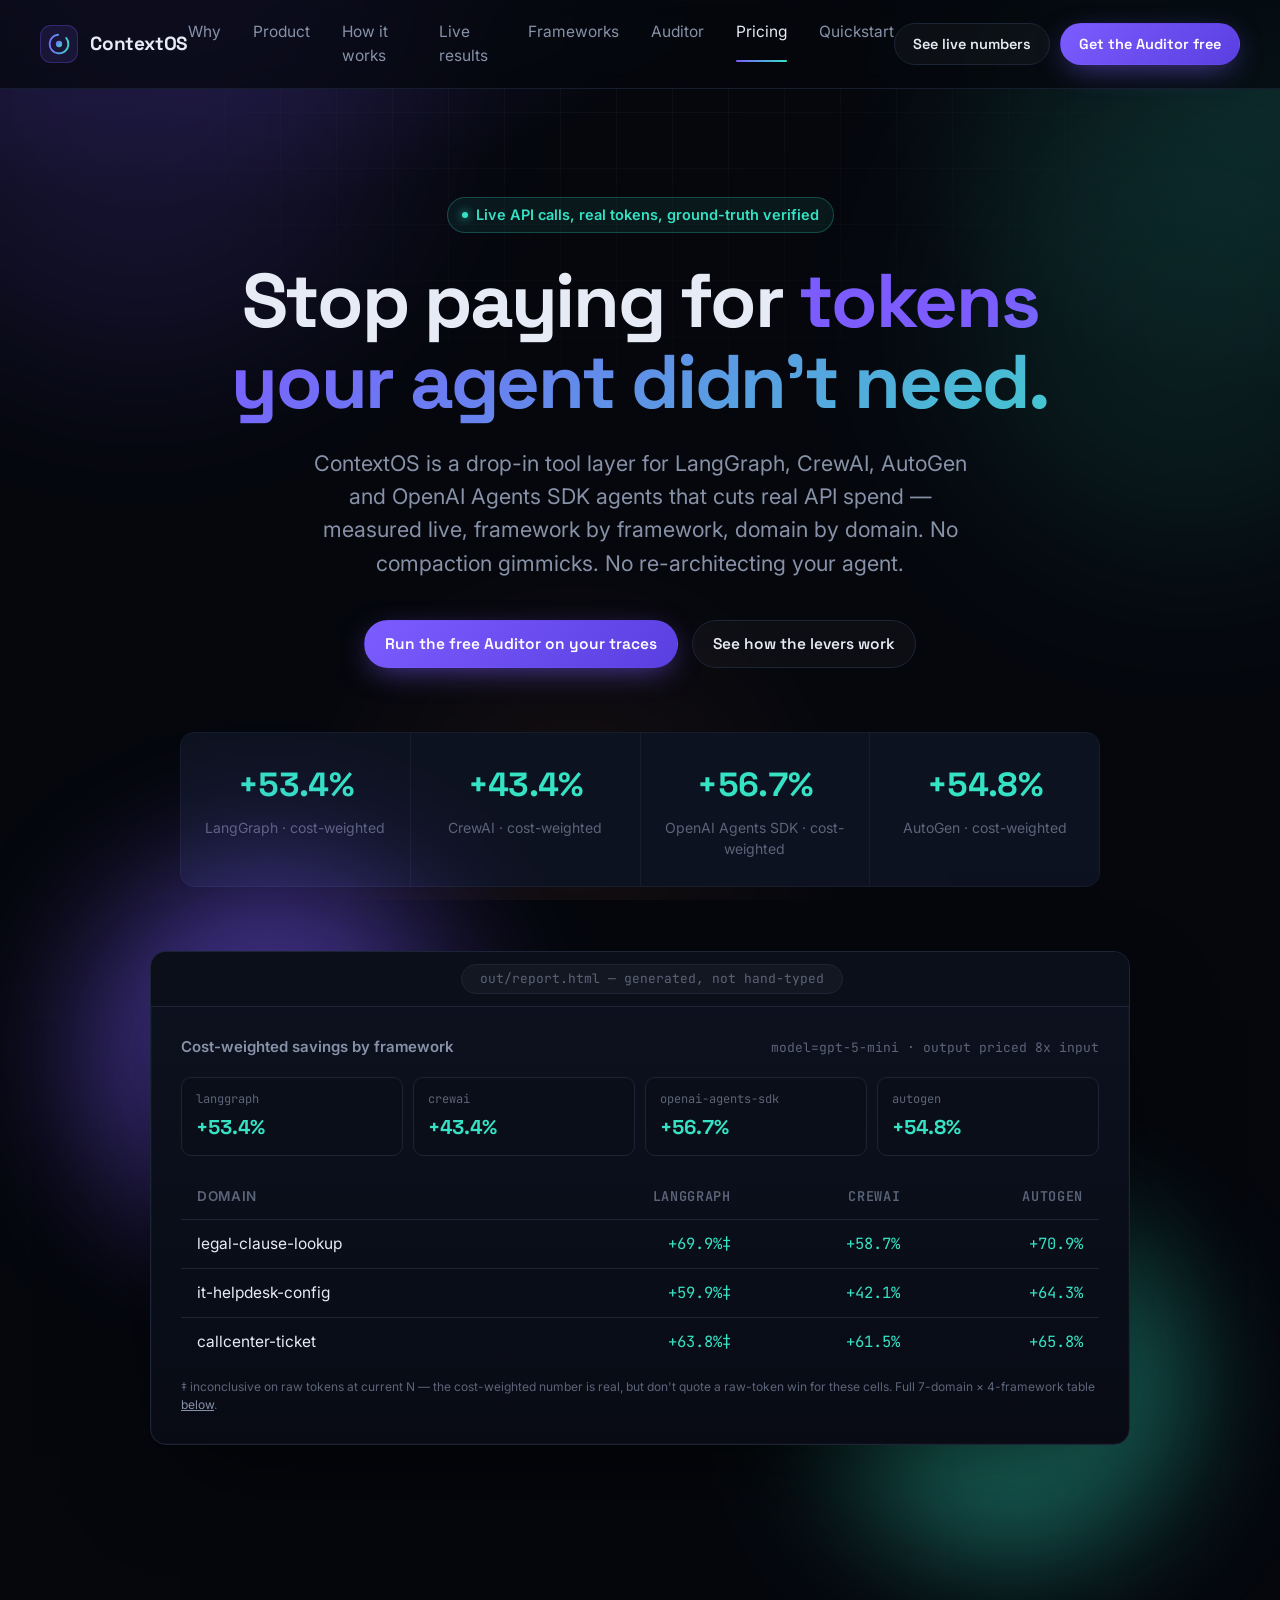
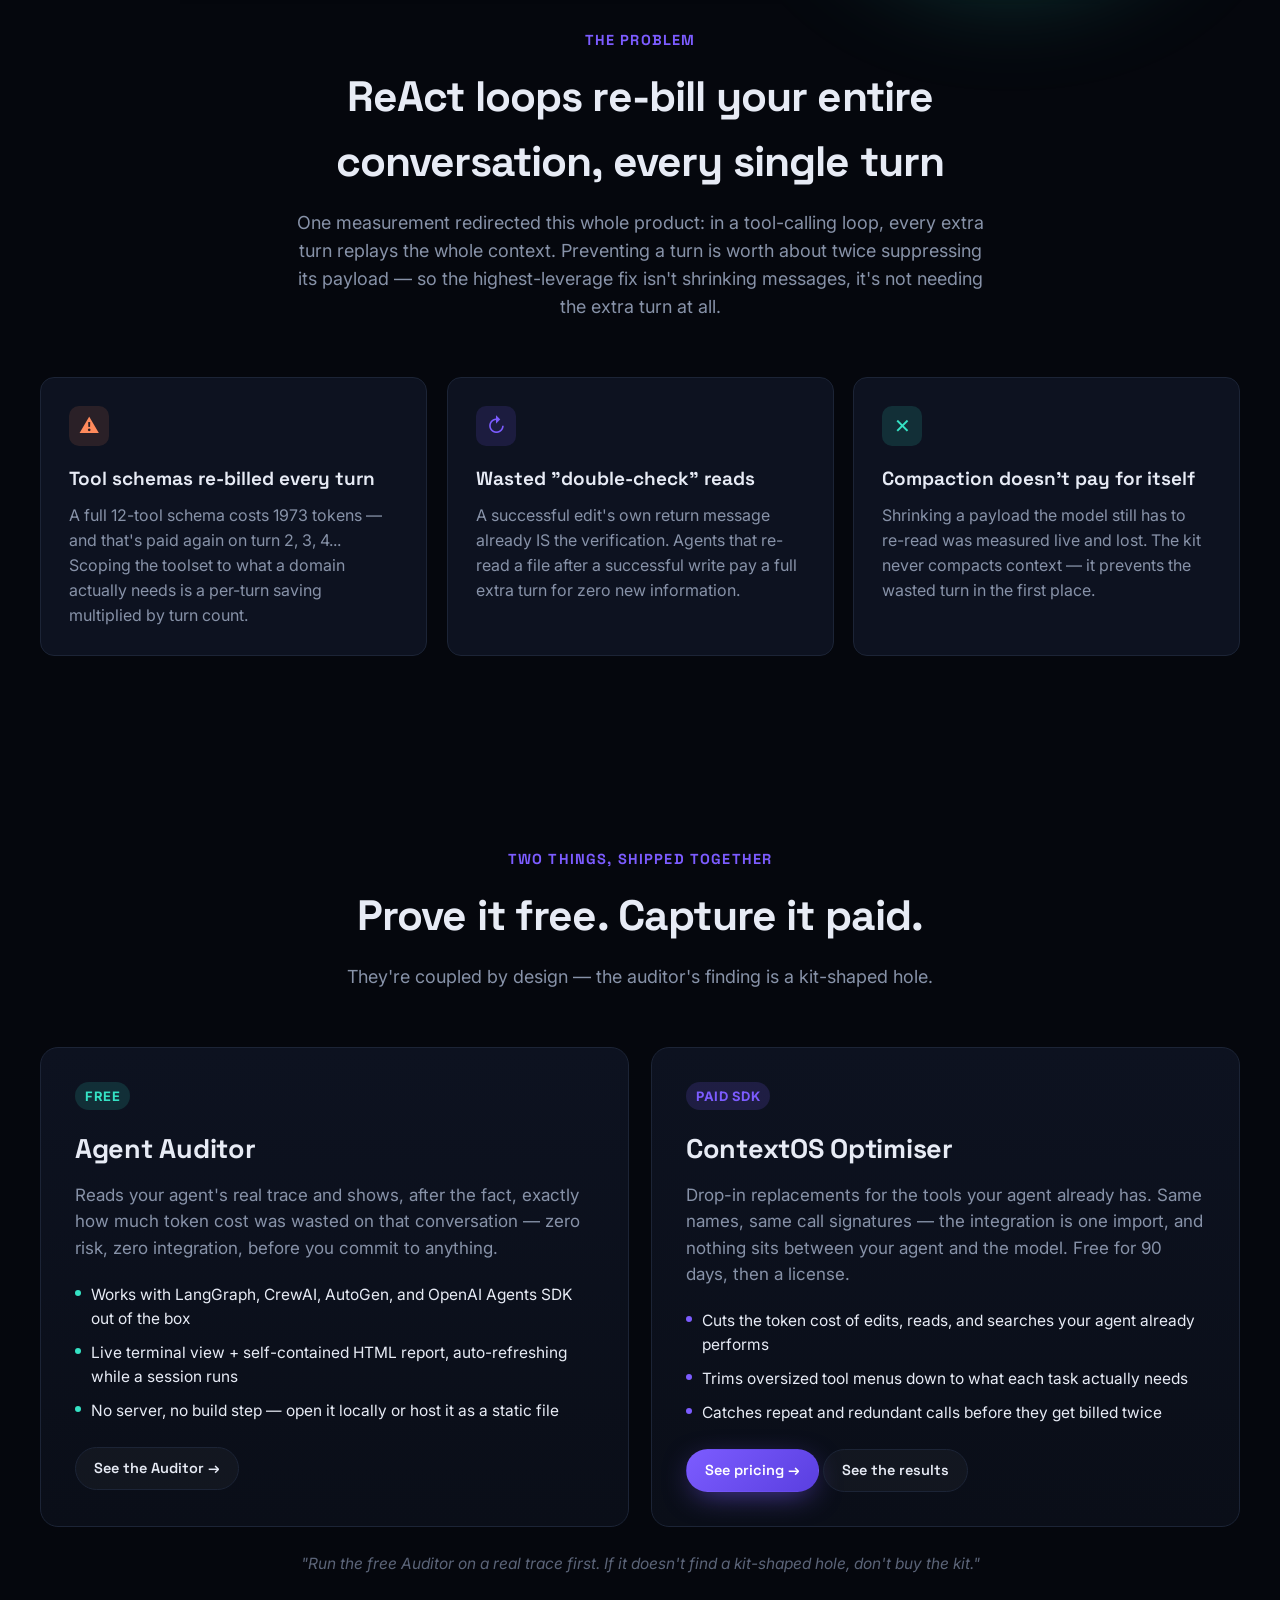
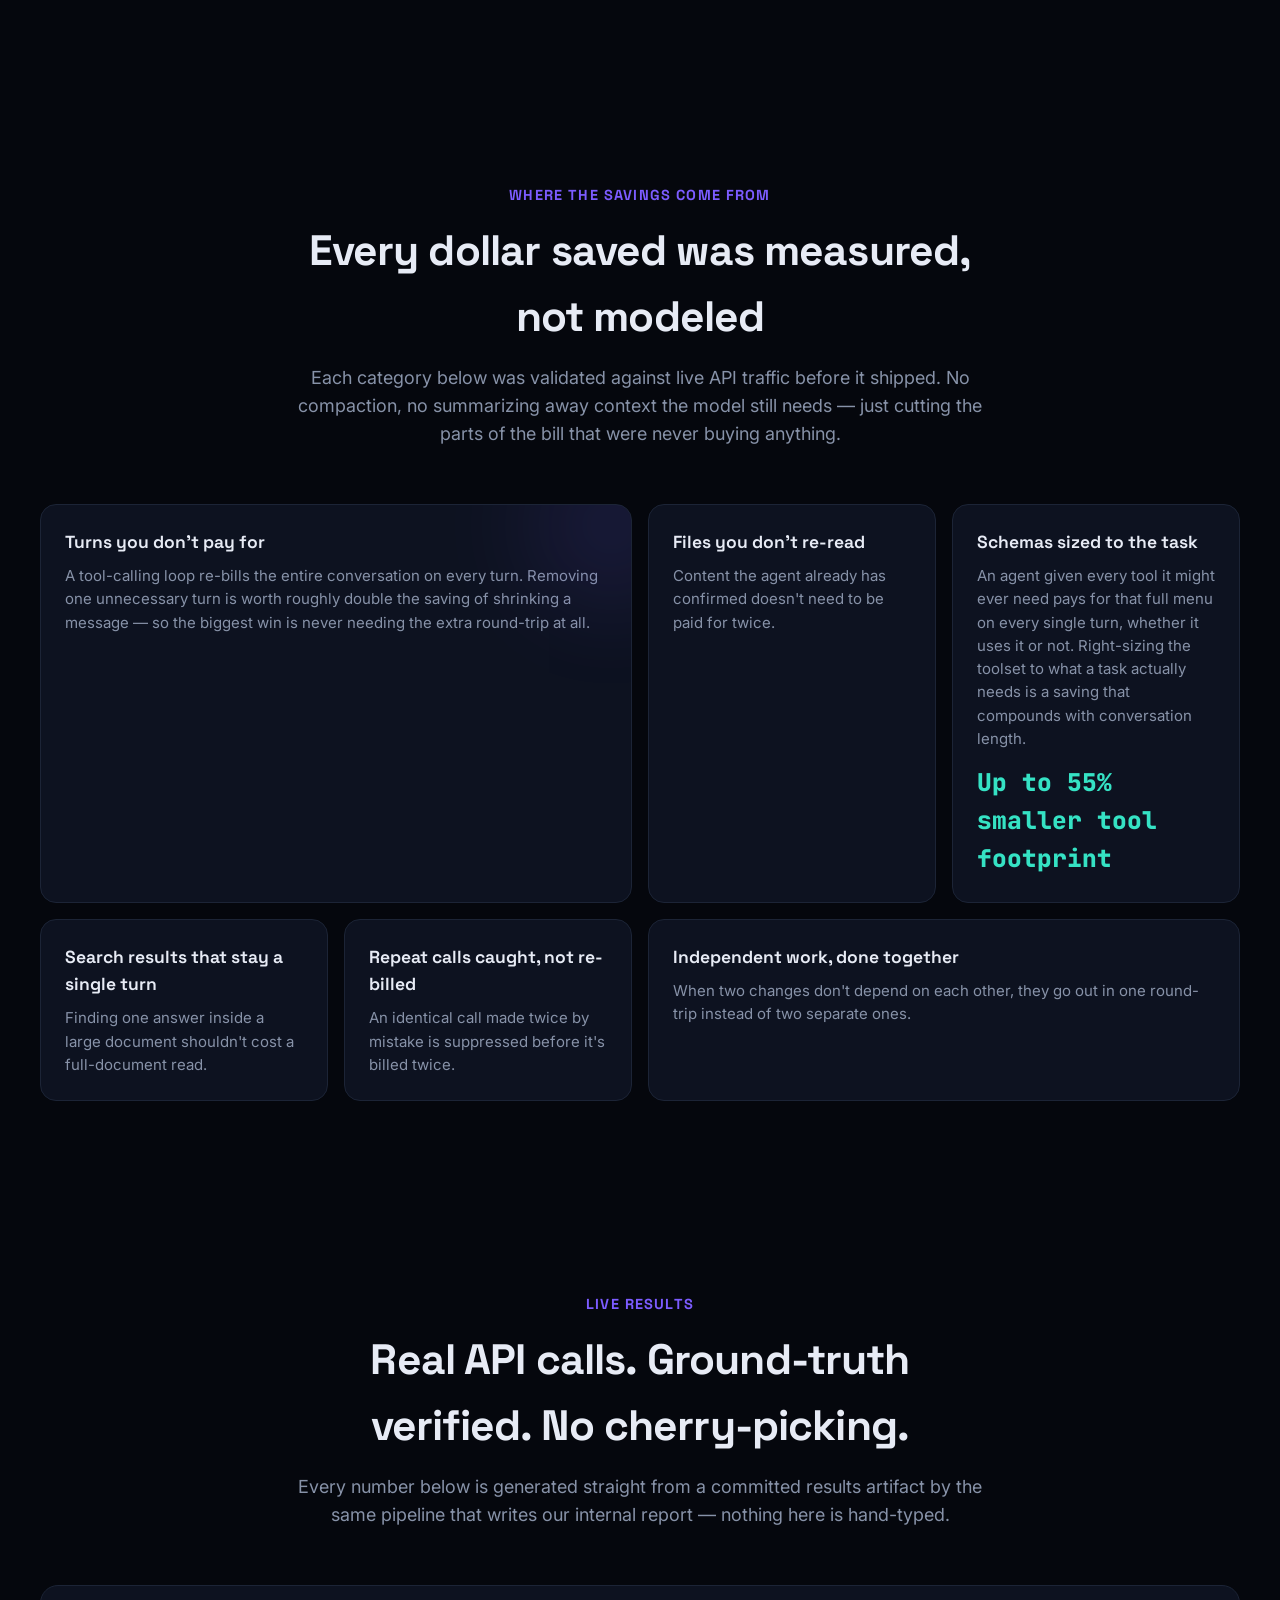
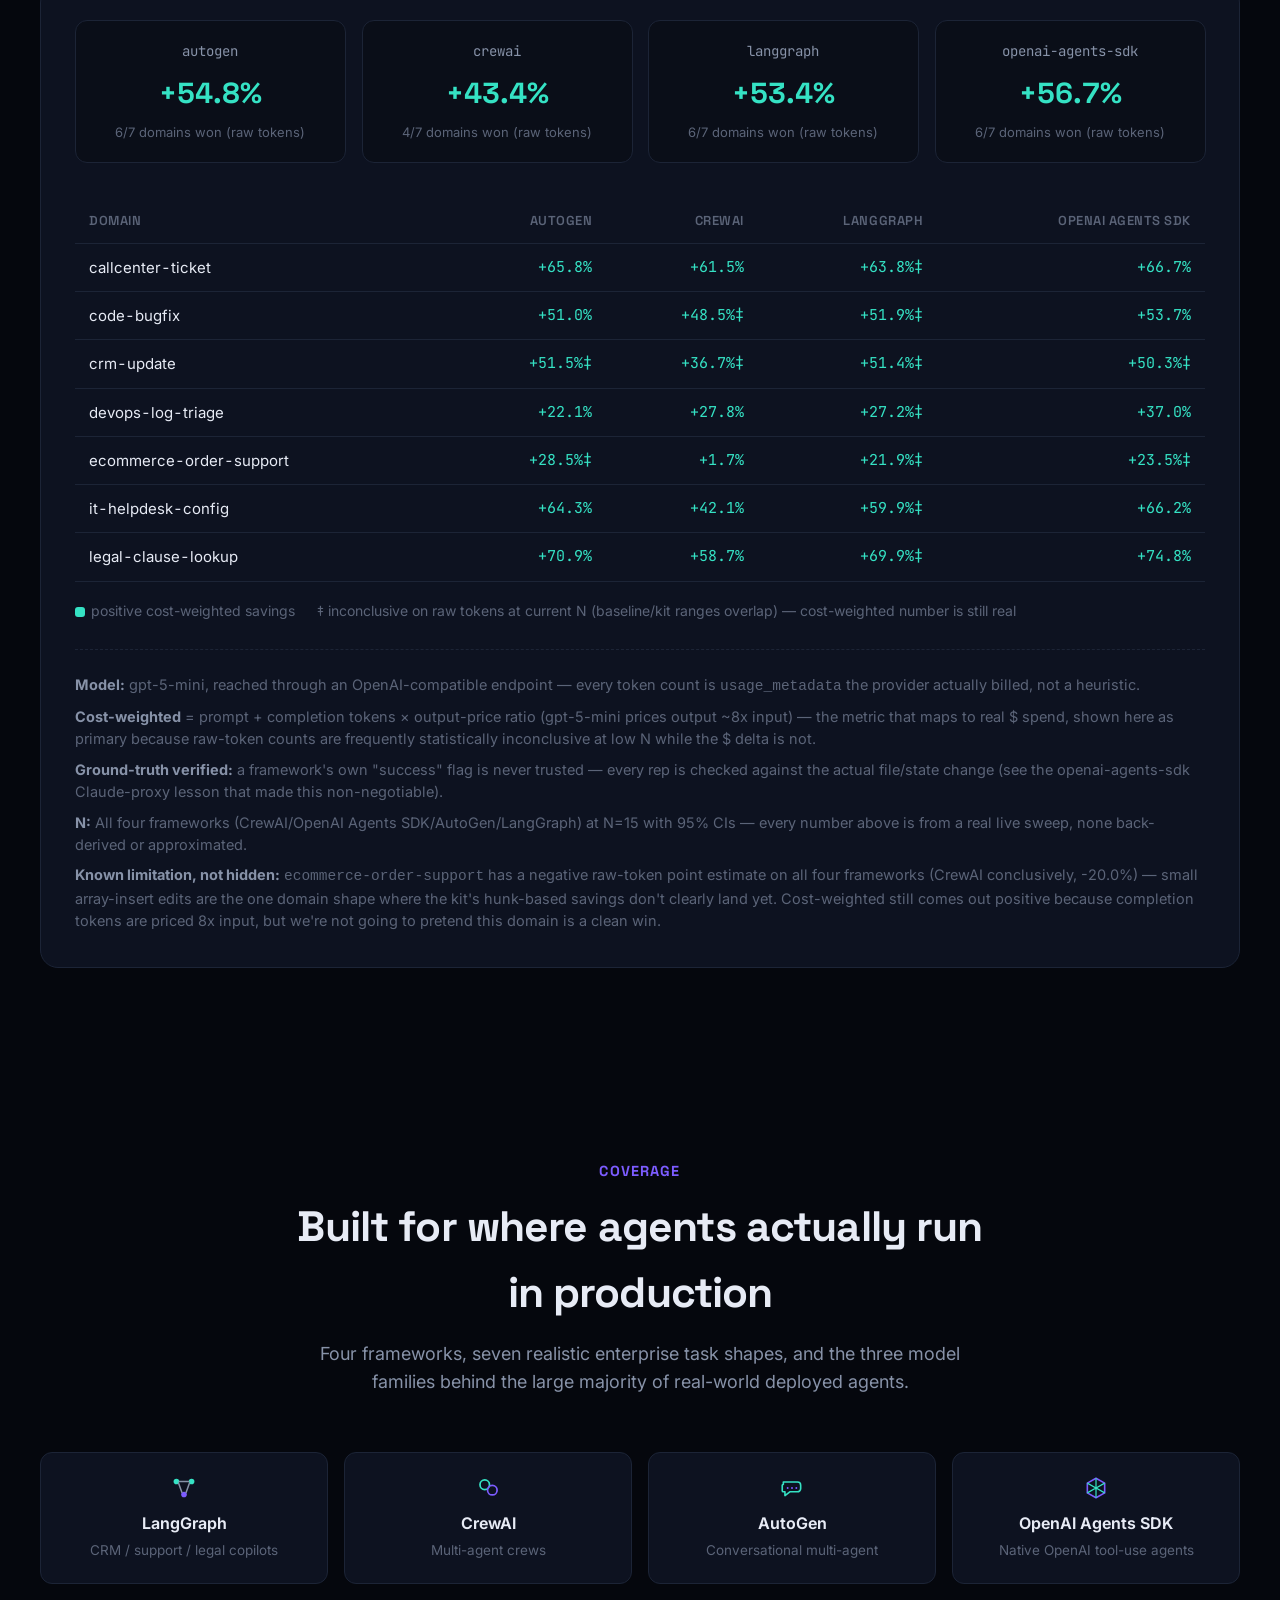
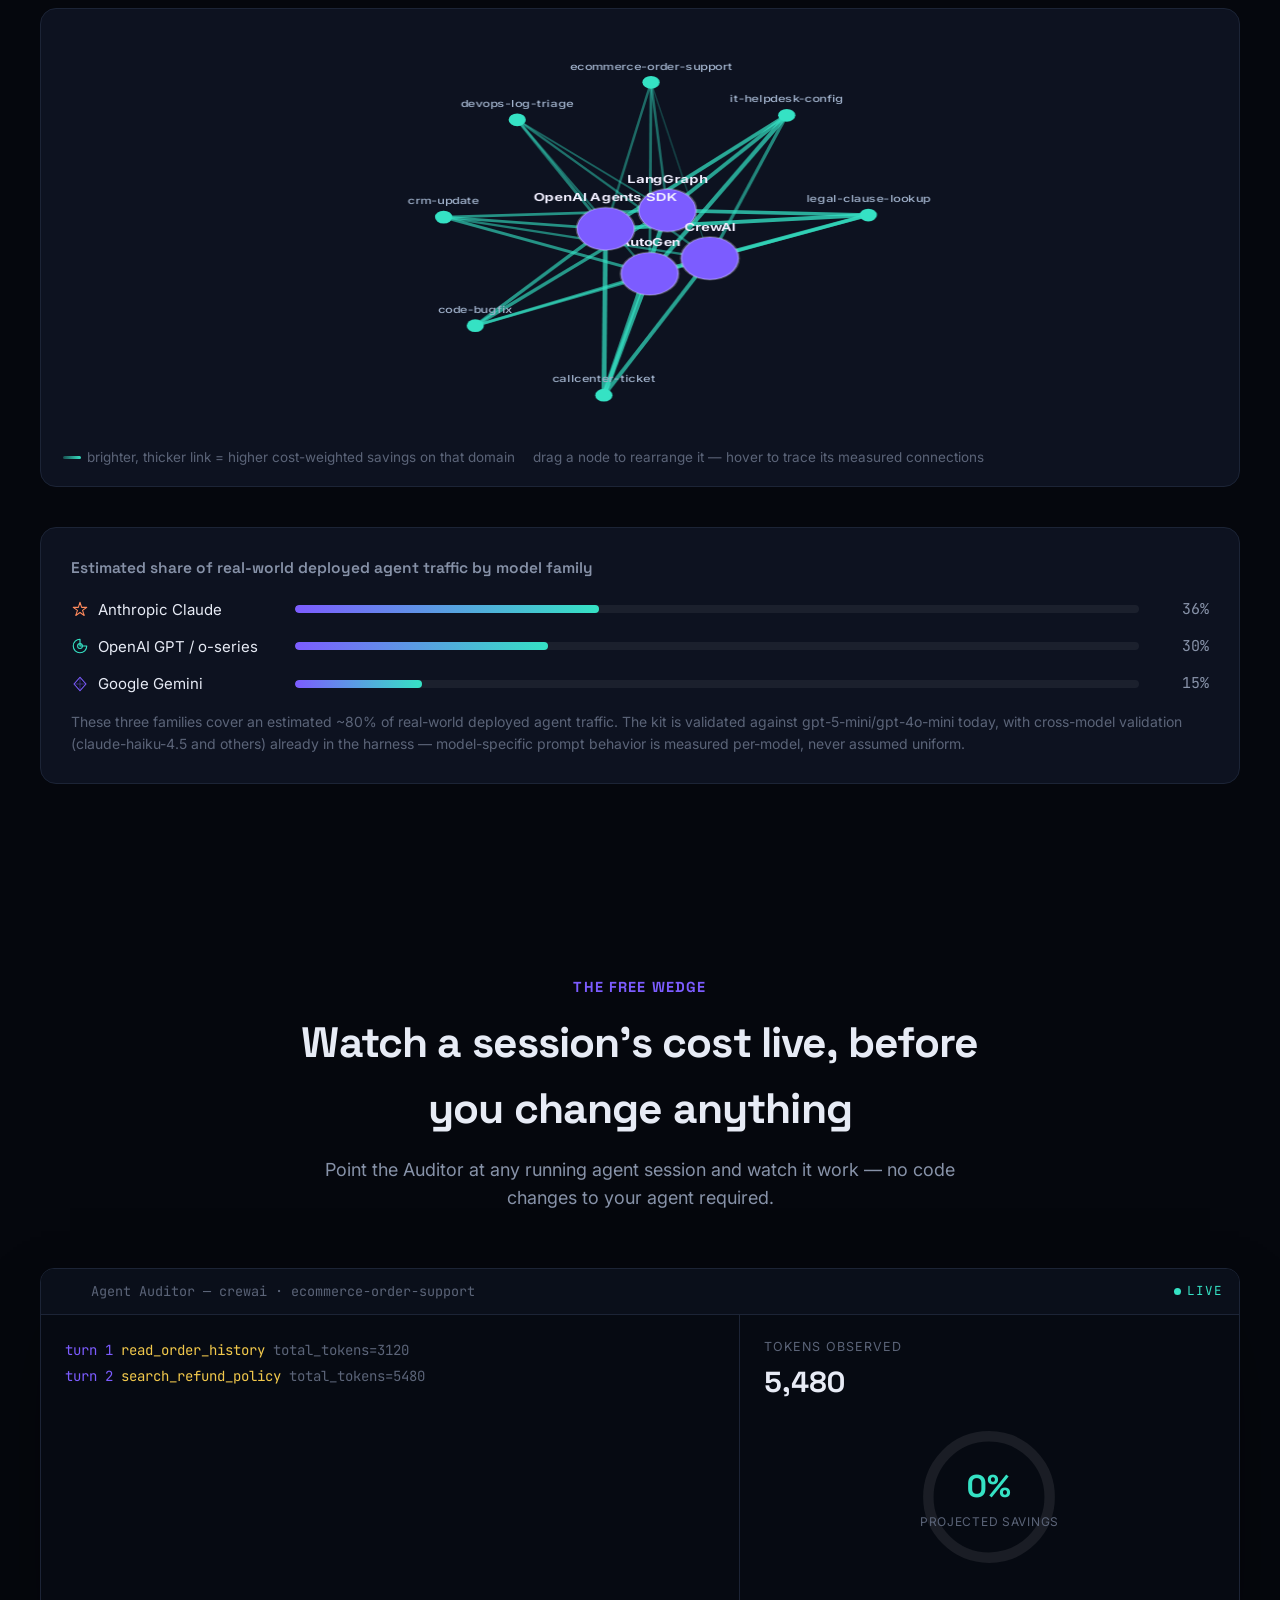
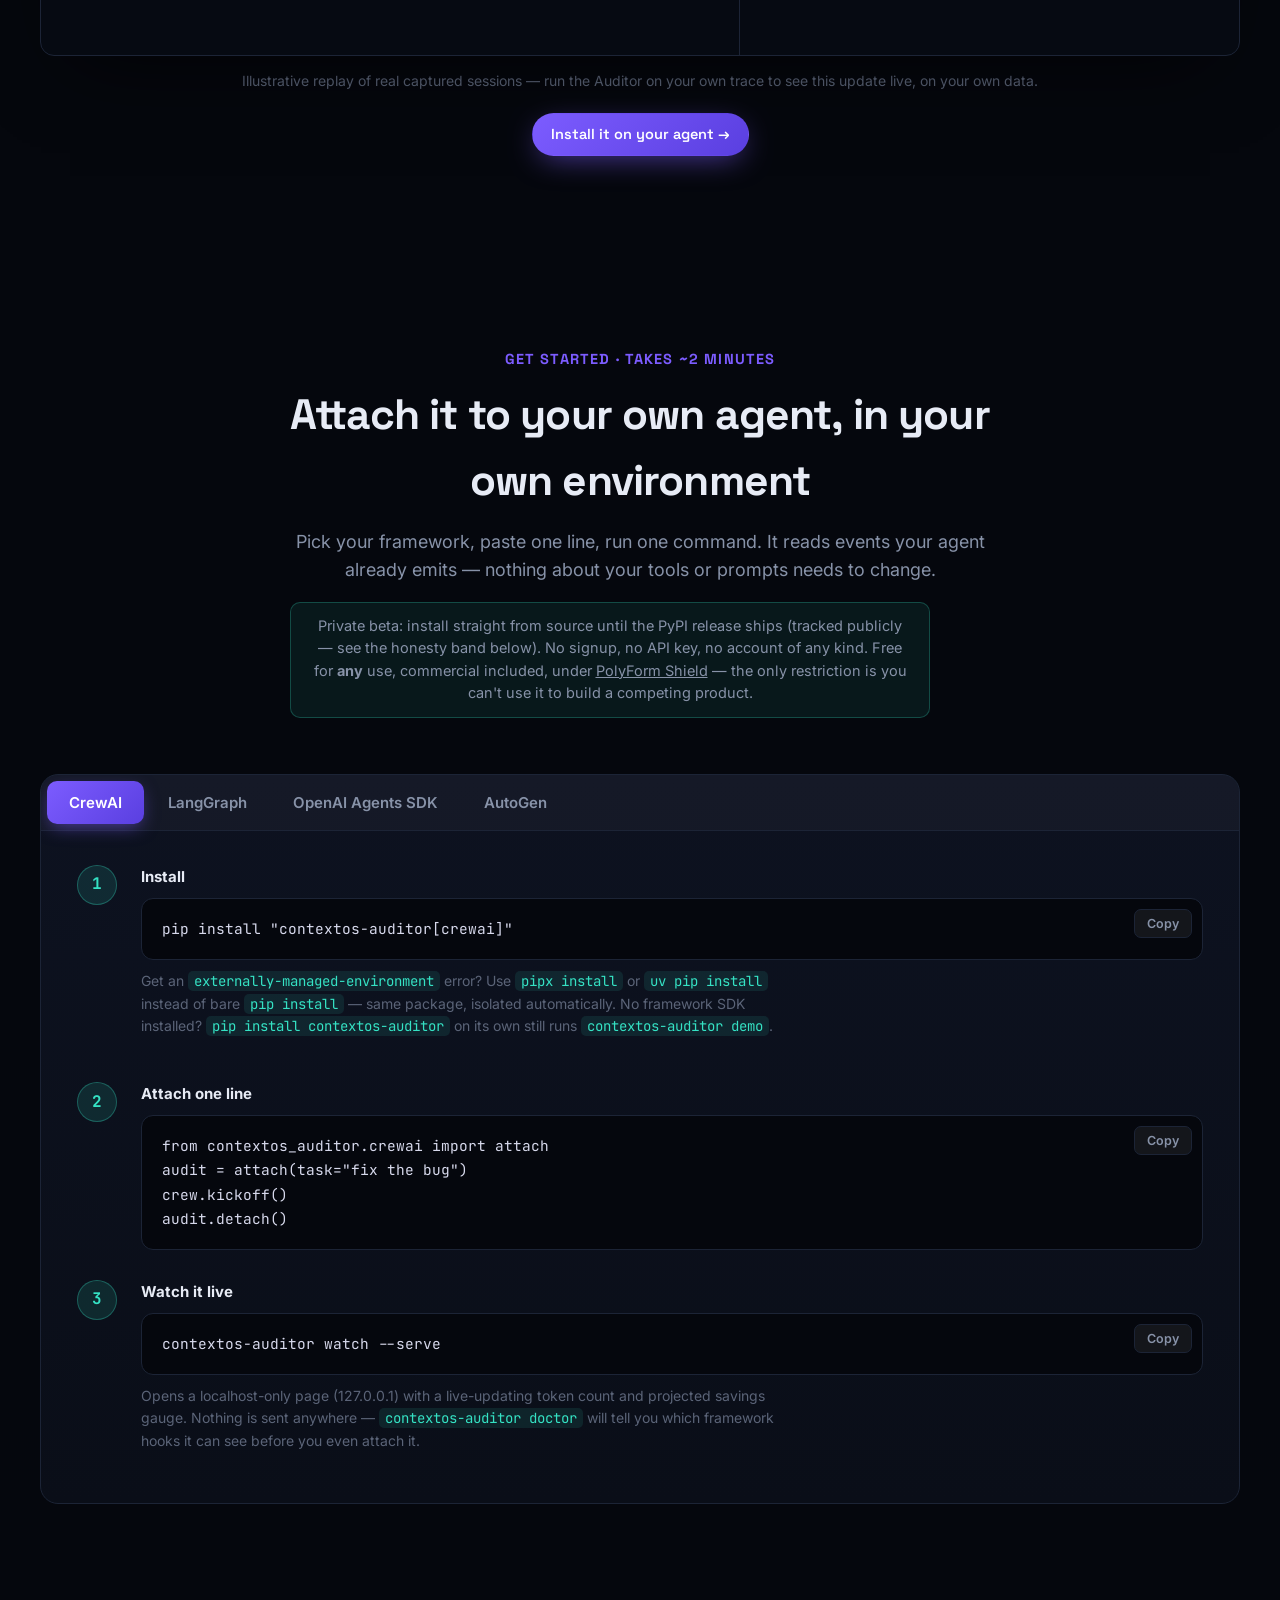
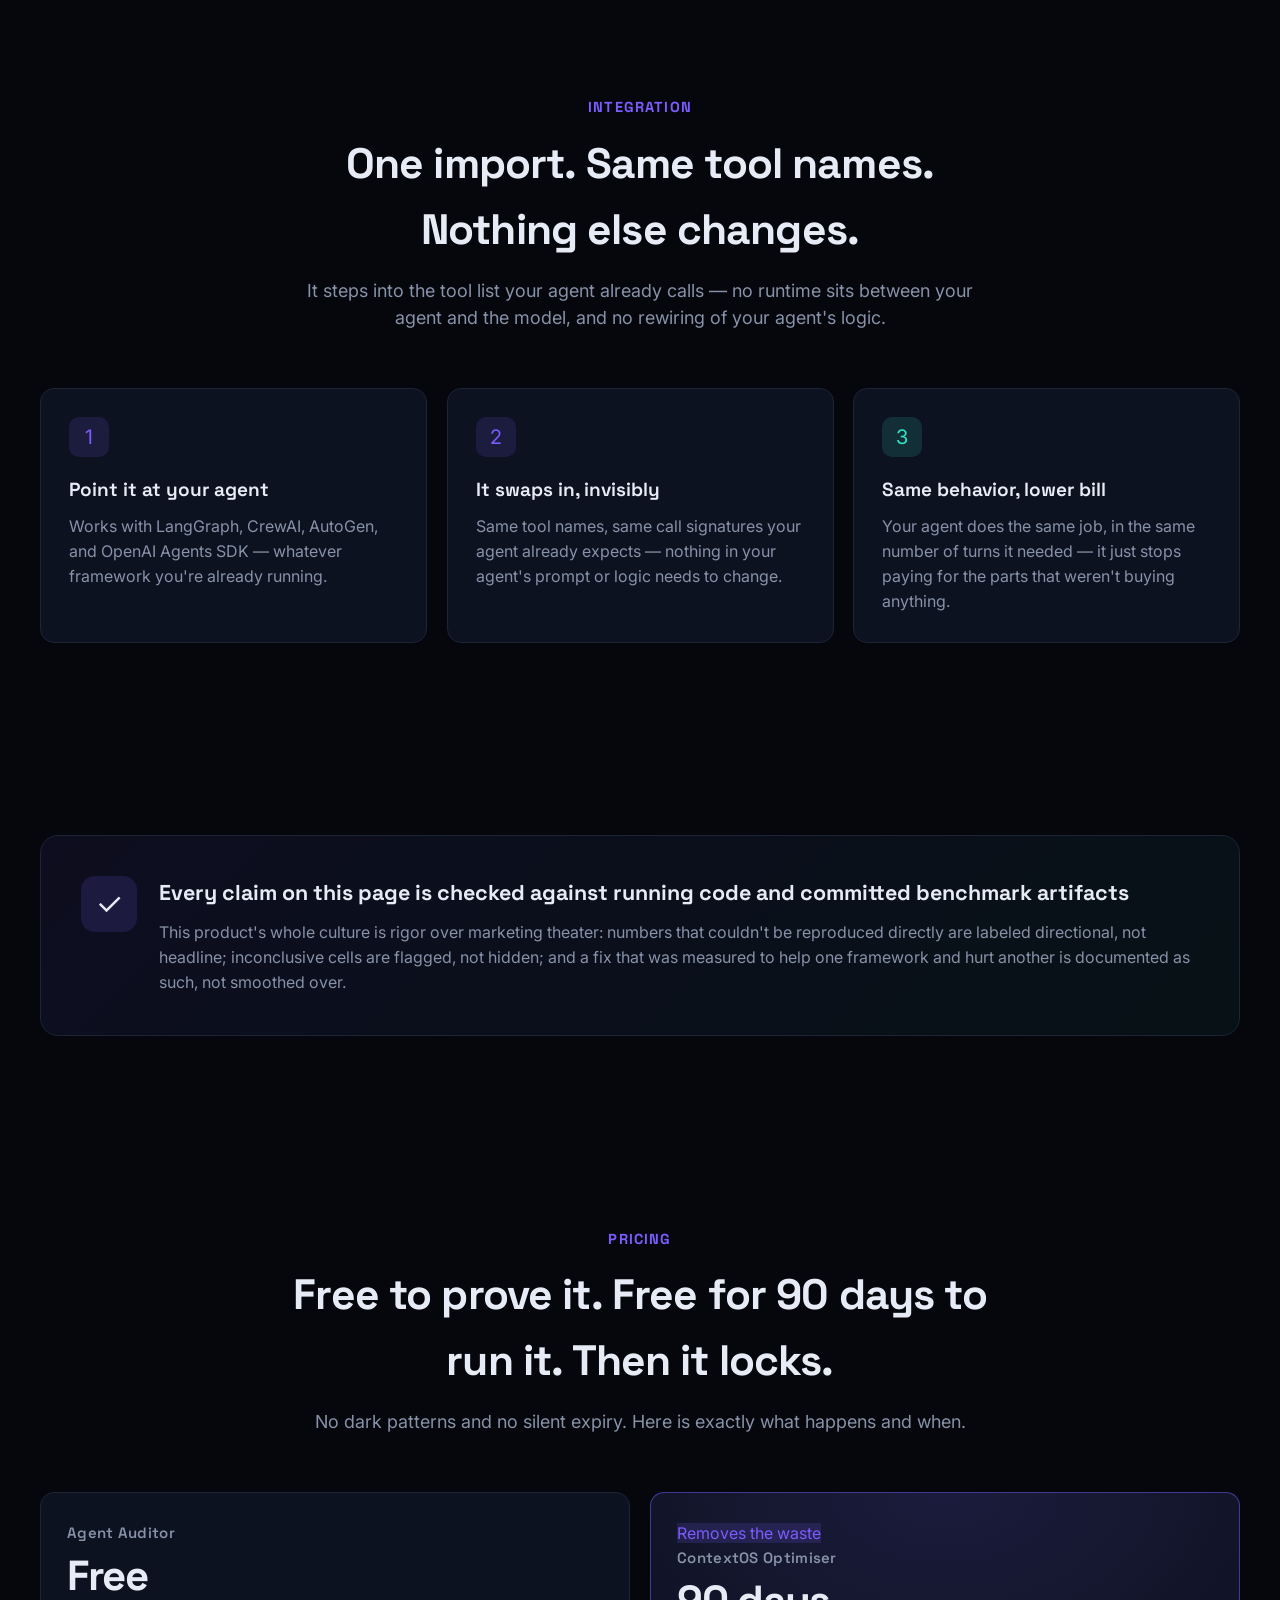
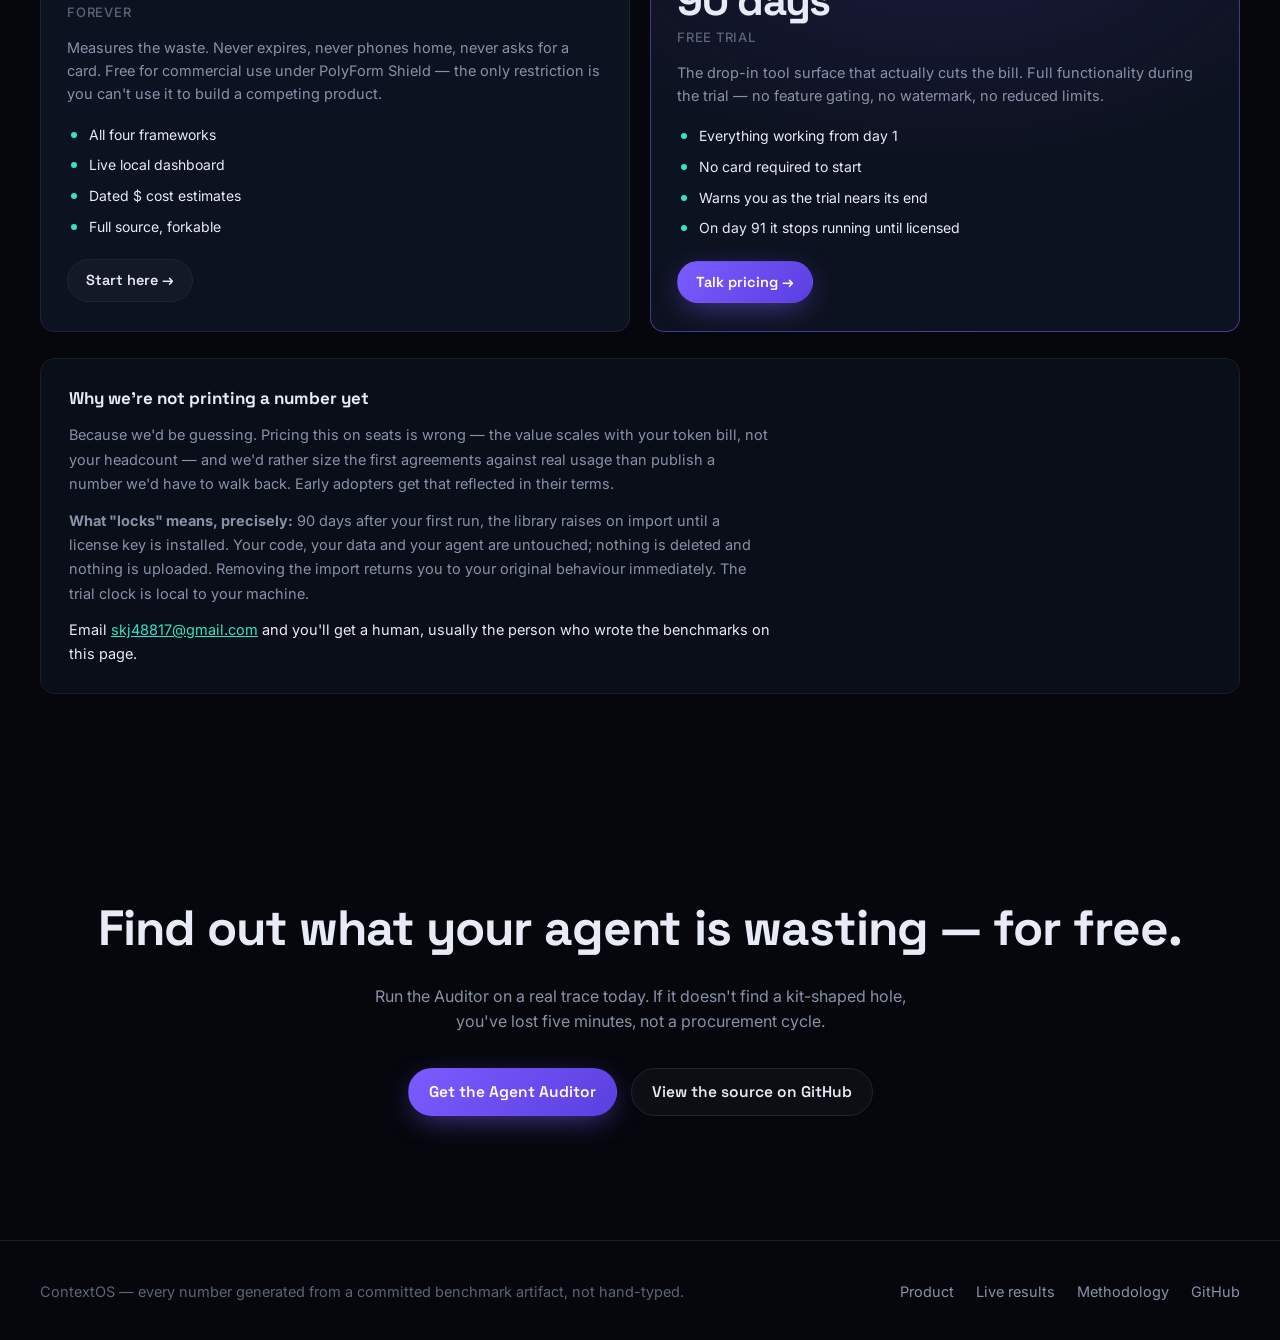
==== site/index.html @ 13d1555d "release: contextos-auditor 0.1.0, site, and contributor docs Brings this repo in line with what was " ====
<!DOCTYPE html>
<html lang="en">
<head>
<meta charset="UTF-8" />
<meta name="viewport" content="width=device-width, initial-scale=1.0" />
<title>ContextOS — Stop paying for tokens your agent didn't need</title>
<meta name="description" content="ContextOS: live-measured token cost reduction for LangGraph, CrewAI, AutoGen &amp; OpenAI Agents SDK agents, plus a free Agent Auditor that proves the savings on your own traces before you buy anything." />
<link rel="canonical" href="https://contextos.ai/" />

<link rel="icon" href="assets/favicon.svg" type="image/svg+xml" />
<link rel="apple-touch-icon" href="assets/apple-touch-icon.png" />
<meta name="theme-color" content="#05070d" />

<meta property="og:type" content="website" />
<meta property="og:site_name" content="ContextOS" />
<meta property="og:url" content="https://contextos.ai/" />
<meta property="og:title" content="Stop paying for tokens your agent didn't need" />
<meta property="og:description" content="Measure the waste in your own agent for free, then remove it. Live-measured savings across LangGraph, CrewAI, AutoGen and the OpenAI Agents SDK." />
<meta property="og:image" content="https://contextos.ai/assets/og.png" />
<meta property="og:image:width" content="1200" />
<meta property="og:image:height" content="630" />
<meta property="og:image:alt" content="ContextOS — cost-weighted token savings of +53.4% on LangGraph, +54.8% CrewAI, +56.7% AutoGen, +43.4% OpenAI Agents SDK." />

<meta name="twitter:card" content="summary_large_image" />
<meta name="twitter:title" content="Stop paying for tokens your agent didn't need" />
<meta name="twitter:description" content="Measure the waste in your own agent for free, then remove it. Live-measured savings across LangGraph, CrewAI, AutoGen and the OpenAI Agents SDK." />
<meta name="twitter:image" content="https://contextos.ai/assets/og.png" />

<link rel="preconnect" href="https://fonts.googleapis.com" />
<link rel="preconnect" href="https://fonts.gstatic.com" crossorigin />
<link rel="stylesheet" href="https://fonts.googleapis.com/css2?family=Space+Grotesk:wght@500;600;700&amp;family=Inter:wght@400;500;600;700&amp;family=JetBrains+Mono:wght@400;500;600&amp;display=swap" />
<link rel="stylesheet" href="styles.css" />
</head>
<body>

<div class="scroll-progress" id="scrollProgress"></div>
<div class="cursor-glow" id="cursorGlow"></div>

<div class="bg-fx">
  <div class="blob blob-1"></div>
  <div class="blob blob-2"></div>
  <div class="blob blob-3"></div>
</div>

<nav class="top">
  <div class="wrap">
    <a class="brand" href="#top">
      <span class="mark" aria-hidden="true">
        <svg viewBox="0 0 32 32" width="24" height="24">
          <defs>
            <linearGradient id="logoGrad" x1="0" y1="0" x2="1" y2="1">
              <stop offset="0" stop-color="#7c5cff" />
              <stop offset="1" stop-color="#35e2c4" />
            </linearGradient>
          </defs>
          <circle cx="16" cy="16" r="12.5" fill="none" stroke="url(#logoGrad)" stroke-width="2.6"
                  stroke-dasharray="66 14" stroke-linecap="round" transform="rotate(-40 16 16)" />
          <circle cx="16" cy="16" r="4.2" fill="url(#logoGrad)" />
        </svg>
      </span>
      ContextOS
    </a>
    <ul>
      <li><a href="#problem">Why</a></li>
      <li><a href="#products">Product</a></li>
      <li><a href="#how">How it works</a></li>
      <li><a href="#results">Live results</a></li>
      <li><a href="#frameworks">Frameworks</a></li>
      <li><a href="#auditor">Auditor</a></li>
      <li><a href="#pricing">Pricing</a></li>
      <li><a href="#quickstart">Quickstart</a></li>
    </ul>
    <div class="nav-cta">
      <a class="btn btn-ghost btn-sm" href="#results"><span class="btn-shine"></span>See live numbers</a>
      <a class="btn btn-primary btn-sm" href="#quickstart"><span class="btn-shine"></span>Get the Auditor free</a>
    </div>

  </div>
</nav>

<header class="hero" id="top">
  <div class="wrap">
    <div class="eyebrow reveal"><span class="dot"></span> <span class="eyebrow-cycle" id="eyebrowCycle">Live API calls, real tokens, ground-truth verified</span></div>
    <h1 class="headline reveal">Stop paying for <span class="grad">tokens your agent didn't need.</span></h1>
    <p class="subhead reveal">ContextOS is a drop-in tool layer for LangGraph, CrewAI, AutoGen and OpenAI Agents SDK agents that cuts real API spend — measured live, framework by framework, domain by domain. No compaction gimmicks. No re-architecting your agent.</p>
    <div class="hero-ctas reveal">
      <a class="btn btn-primary" href="#cta"><span class="btn-shine"></span>Run the free Auditor on your traces</a>
      <a class="btn btn-ghost" href="#how"><span class="btn-shine"></span>See how the levers work</a>
    </div>

    <div class="hero-stats reveal" id="hero-stats">
      <div class="hero-stat">
        <div class="num pos" data-count="53.4">+0%</div>
        <div class="label">LangGraph · cost-weighted</div>
      </div>
      <div class="hero-stat">
        <div class="num pos" data-count="43.4">+0%</div>
        <div class="label">CrewAI · cost-weighted</div>
      </div>
      <div class="hero-stat">
        <div class="num pos" data-count="56.7">+0%</div>
        <div class="label">OpenAI Agents SDK · cost-weighted</div>
      </div>
      <div class="hero-stat">
        <div class="num pos" data-count="54.8">+0%</div>
        <div class="label">AutoGen · cost-weighted</div>
      </div>
    </div>

    <div class="hero-visual reveal">
      <div class="browser-chrome">
        <div class="browser-bar">
          <span class="dot2 red"></span><span class="dot2 yellow"></span><span class="dot2 green"></span>
          <span class="url-pill">out/report.html — generated, not hand-typed</span>
        </div>
        <div class="browser-body">
          <div class="bb-head">
            <div class="bb-title">Cost-weighted savings by framework</div>
            <span>model=gpt-5-mini · output priced 8x input</span>
          </div>
          <div class="mini-cards">
            <div class="mini-card"><div class="mc-name">langgraph</div><div class="mc-pct">+53.4%</div></div>
            <div class="mini-card"><div class="mc-name">crewai</div><div class="mc-pct">+43.4%</div></div>
            <div class="mini-card"><div class="mc-name">openai-agents-sdk</div><div class="mc-pct">+56.7%</div></div>
            <div class="mini-card"><div class="mc-name">autogen</div><div class="mc-pct">+54.8%</div></div>
          </div>
          <div class="matrix-wrap">
            <table class="profile-table" style="margin-top:0;">
              <tr><th>Domain</th><th class="num">LangGraph</th><th class="num">CrewAI</th><th class="num">AutoGen</th></tr>
              <tr><td>legal-clause-lookup</td><td class="num" style="color:var(--pos)">+69.9%‡</td><td class="num" style="color:var(--pos)">+58.7%</td><td class="num" style="color:var(--pos)">+70.9%</td></tr>
              <tr><td>it-helpdesk-config</td><td class="num" style="color:var(--pos)">+59.9%‡</td><td class="num" style="color:var(--pos)">+42.1%</td><td class="num" style="color:var(--pos)">+64.3%</td></tr>
              <tr><td>callcenter-ticket</td><td class="num" style="color:var(--pos)">+63.8%‡</td><td class="num" style="color:var(--pos)">+61.5%</td><td class="num" style="color:var(--pos)">+65.8%</td></tr>
            </table>
            <div class="mini-note">‡ inconclusive on raw tokens at current N — the cost-weighted number is real, but don't quote a raw-token win for these cells. Full 7-domain × 4-framework table <a href="#results">below</a>.</div>
          </div>
        </div>
      </div>
    </div>
  </div>
</header>

<main id="main">

<!-- ============ PROBLEM ============ -->
<section id="problem">
  <div class="wrap">
    <div class="section-head reveal">
      <div class="kicker">The problem</div>
      <h2>ReAct loops re-bill your entire conversation, every single turn</h2>
      <p>One measurement redirected this whole product: in a tool-calling loop, every extra turn replays the whole context. Preventing a turn is worth about twice suppressing its payload — so the highest-leverage fix isn't shrinking messages, it's not needing the extra turn at all.</p>
    </div>
    <div class="grid-3">
      <div class="card reveal tilt">
        <div class="icon icon-warn">⚠</div>
        <h3>Tool schemas re-billed every turn</h3>
        <p>A full 12-tool schema costs 1973 tokens — and that's paid again on turn 2, 3, 4... Scoping the toolset to what a domain actually needs is a per-turn saving multiplied by turn count.</p>
      </div>
      <div class="card reveal tilt">
        <div class="icon icon-info">↻</div>
        <h3>Wasted "double-check" reads</h3>
        <p>A successful edit's own return message already IS the verification. Agents that re-read a file after a successful write pay a full extra turn for zero new information.</p>
      </div>
      <div class="card reveal tilt">
        <div class="icon icon-ok">✕</div>
        <h3>Compaction doesn't pay for itself</h3>
        <p>Shrinking a payload the model still has to re-read was measured live and lost. The kit never compacts context — it prevents the wasted turn in the first place.</p>
      </div>
    </div>
  </div>
</section>

<!-- ============ TWO PRODUCTS ============ -->
<section id="products">
  <div class="wrap">
    <div class="section-head reveal">
      <div class="kicker">Two things, shipped together</div>
      <h2>Prove it free. Capture it paid.</h2>
      <p>They're coupled by design — the auditor's finding is a kit-shaped hole.</p>
    </div>
    <div class="grid-2">
      <div class="product-card reveal tilt">
        <span class="tag tag-free">Free</span>
        <h3>Agent Auditor</h3>
        <p class="desc">Reads your agent's real trace and shows, after the fact, exactly how much token cost was wasted on that conversation — zero risk, zero integration, before you commit to anything.</p>
        <ul>
          <li>Works with LangGraph, CrewAI, AutoGen, and OpenAI Agents SDK out of the box</li>
          <li>Live terminal view + self-contained HTML report, auto-refreshing while a session runs</li>
          <li>No server, no build step — open it locally or host it as a static file</li>
        </ul>
        <a class="btn btn-ghost btn-sm" href="#quickstart">See the Auditor →</a>
      </div>
      <div class="product-card paid reveal tilt">
        <span class="tag tag-paid">Paid SDK</span>
        <h3>ContextOS Optimiser</h3>
        <p class="desc">Drop-in replacements for the tools your agent already has. Same names, same call signatures — the integration is one import, and nothing sits between your agent and the model. Free for 90 days, then a license.</p>
        <ul>
          <li>Cuts the token cost of edits, reads, and searches your agent already performs</li>
          <li>Trims oversized tool menus down to what each task actually needs</li>
          <li>Catches repeat and redundant calls before they get billed twice</li>
        </ul>
        <a class="btn btn-primary btn-sm" href="#pricing">See pricing →</a>
        <a class="btn btn-ghost btn-sm" href="#how">See the results</a>
      </div>
    </div>
    <p class="bridge-line reveal">"Run the free Auditor on a real trace first. If it doesn't find a kit-shaped hole, don't buy the kit."</p>
  </div>
</section>

<!-- ============ HOW IT WORKS ============ -->
<section id="how">
  <div class="wrap">
    <div class="section-head reveal">
      <div class="kicker">Where the savings come from</div>
      <h2>Every dollar saved was measured, not modeled</h2>
      <p>Each category below was validated against live API traffic before it shipped. No compaction, no summarizing away context the model still needs — just cutting the parts of the bill that were never buying anything.</p>
    </div>

    <div class="bento reveal">
      <div class="b-cell b-wide tilt">
        <div class="b-glow"></div>
        <h3>Turns you don't pay for</h3>
        <p>A tool-calling loop re-bills the entire conversation on every turn. Removing one unnecessary turn is worth roughly double the saving of shrinking a message — so the biggest win is never needing the extra round-trip at all.</p>
      </div>
      <div class="b-cell tilt">
        <h3>Files you don't re-read</h3>
        <p>Content the agent already has confirmed doesn't need to be paid for twice.</p>
      </div>
      <div class="b-cell tilt">
        <h3>Schemas sized to the task</h3>
        <p>An agent given every tool it might ever need pays for that full menu on every single turn, whether it uses it or not. Right-sizing the toolset to what a task actually needs is a saving that compounds with conversation length.</p>
        <div class="b-metric">Up to 55% smaller tool footprint</div>
      </div>
      <div class="b-cell tilt">
        <h3>Search results that stay a single turn</h3>
        <p>Finding one answer inside a large document shouldn't cost a full-document read.</p>
      </div>
      <div class="b-cell tilt">
        <h3>Repeat calls caught, not re-billed</h3>
        <p>An identical call made twice by mistake is suppressed before it's billed twice.</p>
      </div>
      <div class="b-cell b-wide tilt">
        <h3>Independent work, done together</h3>
        <p>When two changes don't depend on each other, they go out in one round-trip instead of two separate ones.</p>
      </div>
    </div>
  </div>
</section>


<!-- ============ LIVE RESULTS ============ -->
<section id="results">
  <div class="wrap">
    <div class="section-head reveal">
      <div class="kicker">Live results</div>
      <h2>Real API calls. Ground-truth verified. No cherry-picking.</h2>
      <p>Every number below is generated straight from a committed results artifact by the same pipeline that writes our internal report — nothing here is hand-typed.</p>
    </div>

    <div class="results-panel reveal">
      <div class="headline-cards">
        <div class="hcard tilt">
          <div class="fw-name">autogen</div>
          <div class="pct">+54.8%</div>
          <div class="sub">6/7 domains won (raw tokens)</div>
        </div>
        <div class="hcard tilt">
          <div class="fw-name">crewai</div>
          <div class="pct">+43.4%</div>
          <div class="sub">4/7 domains won (raw tokens)</div>
        </div>
        <div class="hcard tilt">
          <div class="fw-name">langgraph</div>
          <div class="pct">+53.4%</div>
          <div class="sub">6/7 domains won (raw tokens)</div>
        </div>
        <div class="hcard tilt">
          <div class="fw-name">openai-agents-sdk</div>
          <div class="pct">+56.7%</div>
          <div class="sub">6/7 domains won (raw tokens)</div>
        </div>
      </div>

      <div class="matrix-wrap">
        <table class="matrix">
          <thead>
            <tr><th>Domain</th><th>AutoGen</th><th>CrewAI</th><th>LangGraph</th><th>OpenAI Agents SDK</th></tr>
          </thead>
          <tbody>
            <tr><td>callcenter-ticket</td><td class="pos">+65.8%</td><td class="pos">+61.5%</td><td class="pos">+63.8%‡</td><td class="pos">+66.7%</td></tr>
            <tr><td>code-bugfix</td><td class="pos">+51.0%</td><td class="pos">+48.5%‡</td><td class="pos">+51.9%‡</td><td class="pos">+53.7%</td></tr>
            <tr><td>crm-update</td><td class="pos">+51.5%‡</td><td class="pos">+36.7%‡</td><td class="pos">+51.4%‡</td><td class="pos">+50.3%‡</td></tr>
            <tr><td>devops-log-triage</td><td class="pos">+22.1%</td><td class="pos">+27.8%</td><td class="pos">+27.2%‡</td><td class="pos">+37.0%</td></tr>
            <tr><td>ecommerce-order-support</td><td class="pos">+28.5%‡</td><td class="pos">+1.7%</td><td class="pos">+21.9%‡</td><td class="pos">+23.5%‡</td></tr>
            <tr><td>it-helpdesk-config</td><td class="pos">+64.3%</td><td class="pos">+42.1%</td><td class="pos">+59.9%‡</td><td class="pos">+66.2%</td></tr>
            <tr><td>legal-clause-lookup</td><td class="pos">+70.9%</td><td class="pos">+58.7%</td><td class="pos">+69.9%‡</td><td class="pos">+74.8%</td></tr>
          </tbody>
        </table>
      </div>

      <div class="legend">
        <span><span class="sw sw-pos"></span>positive cost-weighted savings</span>
        <span>‡ inconclusive on raw tokens at current N (baseline/kit ranges overlap) — cost-weighted number is still real</span>
      </div>

      <div class="methodology">
        <div><strong>Model:</strong> gpt-5-mini, reached through an OpenAI-compatible endpoint — every token count is <code>usage_metadata</code> the provider actually billed, not a heuristic.</div>
        <div><strong>Cost-weighted</strong> = prompt + completion tokens × output-price ratio (gpt-5-mini prices output ~8x input) — the metric that maps to real $ spend, shown here as primary because raw-token counts are frequently statistically inconclusive at low N while the $ delta is not.</div>
        <div><strong>Ground-truth verified:</strong> a framework's own "success" flag is never trusted — every rep is checked against the actual file/state change (see the openai-agents-sdk Claude-proxy lesson that made this non-negotiable).</div>
        <div><strong>N:</strong> All four frameworks (CrewAI/OpenAI Agents SDK/AutoGen/LangGraph) at N=15 with 95% CIs — every number above is from a real live sweep, none back-derived or approximated.</div>
        <div><strong>Known limitation, not hidden:</strong> <code>ecommerce-order-support</code> has a negative raw-token point estimate on all four frameworks (CrewAI conclusively, -20.0%) — small array-insert edits are the one domain shape where the kit's hunk-based savings don't clearly land yet. Cost-weighted still comes out positive because completion tokens are priced 8x input, but we're not going to pretend this domain is a clean win.</div>
      </div>
    </div>
  </div>
</section>

<!-- ============ FRAMEWORKS / MODEL COVERAGE ============ -->
<section id="frameworks">
  <div class="wrap">
    <div class="section-head reveal">
      <div class="kicker">Coverage</div>
      <h2>Built for where agents actually run in production</h2>
      <p>Four frameworks, seven realistic enterprise task shapes, and the three model families behind the large majority of real-world deployed agents.</p>
    </div>

    <div class="fw-strip reveal">
      <div class="fw-badge tilt">
        <div class="glyph">
          <svg viewBox="0 0 24 24" width="26" height="26" fill="none">
            <circle cx="5" cy="6" r="2.6" fill="var(--accent-2)" />
            <circle cx="19" cy="6" r="2.6" fill="var(--accent-2)" />
            <circle cx="12" cy="18" r="2.6" fill="var(--accent)" />
            <path d="M7 7.6 10 16 M17 7.6 14 16 M7.6 6h8.8" stroke="var(--text-dim)" stroke-width="1.4" stroke-linecap="round" />
          </svg>
        </div>
        <div class="name">LangGraph</div>
        <div class="role">CRM / support / legal copilots</div>
      </div>
      <div class="fw-badge tilt">
        <div class="glyph">
          <svg viewBox="0 0 24 24" width="26" height="26" fill="none">
            <circle cx="9" cy="9" r="4.4" stroke="var(--accent-2)" stroke-width="1.6" />
            <circle cx="16" cy="14" r="4.4" stroke="var(--accent)" stroke-width="1.6" />
          </svg>
        </div>
        <div class="name">CrewAI</div>
        <div class="role">Multi-agent crews</div>
      </div>
      <div class="fw-badge tilt">
        <div class="glyph">
          <svg viewBox="0 0 24 24" width="26" height="26" fill="none">
            <path d="M4 6.5h13a3 3 0 0 1 3 3v3a3 3 0 0 1-3 3H10l-4.5 3.5V15.5H4a1 1 0 0 1-1-1v-5a3 3 0 0 1 1-1z"
                  stroke="var(--accent-2)" stroke-width="1.5" stroke-linejoin="round" />
            <circle cx="8" cy="12" r="0.9" fill="var(--accent)" />
            <circle cx="12" cy="12" r="0.9" fill="var(--accent)" />
            <circle cx="16" cy="12" r="0.9" fill="var(--accent)" />
          </svg>
        </div>
        <div class="name">AutoGen</div>
        <div class="role">Conversational multi-agent</div>
      </div>
      <div class="fw-badge tilt">
        <div class="glyph">
          <svg viewBox="0 0 24 24" width="26" height="26" fill="none">
            <path d="M12 3 20 7.5v9L12 21 4 16.5v-9z" stroke="var(--accent)" stroke-width="1.5" stroke-linejoin="round" />
            <path d="M12 3v18M4 7.5l8 4.5 8-4.5M4 16.5l8-4.5 8 4.5" stroke="var(--accent-2)" stroke-width="1.1" />
          </svg>
        </div>
        <div class="name">OpenAI Agents SDK</div>
        <div class="role">Native OpenAI tool-use agents</div>
      </div>
    </div>

    <div class="fw-graph-wrap reveal">
      <canvas id="fwGraph" aria-hidden="true"></canvas>
      <div class="fw-graph-tooltip" id="fwGraphTooltip"></div>
      <div class="fw-graph-legend">
        <span><span class="sw sw-pos"></span>brighter, thicker link = higher cost-weighted savings on that domain</span>
        <span>drag a node to rearrange it — hover to trace its measured connections</span>
      </div>
    </div>

    <div class="model-coverage reveal">
      <h3>Estimated share of real-world deployed agent traffic by model family</h3>
      <div class="model-bar-row">
        <div class="model-name">
          <svg class="model-icon" viewBox="0 0 24 24" width="18" height="18" fill="none"><path d="M12 3l2.2 6.8H21l-5.6 4 2.2 6.8L12 16.6 6.4 20.6l2.2-6.8L3 9.8h6.8z" stroke="var(--accent-warm)" stroke-width="1.4" stroke-linejoin="round" /></svg>
          Anthropic Claude
        </div>
        <div class="model-bar-track"><div class="model-bar-fill" data-pct="36"></div></div>
        <div class="pct-label">36%</div>
      </div>
      <div class="model-bar-row">
        <div class="model-name">
          <svg class="model-icon" viewBox="0 0 24 24" width="18" height="18" fill="none"><path d="M12 3a9 9 0 1 0 9 9h-9z" stroke="var(--accent-2)" stroke-width="1.5" stroke-linejoin="round" /><circle cx="12" cy="12" r="3.2" stroke="var(--accent-2)" stroke-width="1.4" /></svg>
          OpenAI GPT / o-series
        </div>
        <div class="model-bar-track"><div class="model-bar-fill" data-pct="30"></div></div>
        <div class="pct-label">30%</div>
      </div>
      <div class="model-bar-row">
        <div class="model-name">
          <svg class="model-icon" viewBox="0 0 24 24" width="18" height="18" fill="none"><path d="M12 3 20 12 12 21 4 12z" stroke="var(--accent)" stroke-width="1.5" stroke-linejoin="round" /><path d="M12 3v18M4 12h16" stroke="var(--accent)" stroke-width="1" opacity="0.5" /></svg>
          Google Gemini
        </div>
        <div class="model-bar-track"><div class="model-bar-fill" data-pct="15"></div></div>
        <div class="pct-label">15%</div>
      </div>
      <div class="coverage-footnote">These three families cover an estimated ~80% of real-world deployed agent traffic. The kit is validated against gpt-5-mini/gpt-4o-mini today, with cross-model validation (claude-haiku-4.5 and others) already in the harness — model-specific prompt behavior is measured per-model, never assumed uniform.</div>
    </div>
  </div>
</section>

<!-- ============ AUDITOR ============ -->
<section id="auditor">
  <div class="wrap">
    <div class="section-head reveal">
      <div class="kicker">The free wedge</div>
      <h2>Watch a session's cost live, before you change anything</h2>
      <p>Point the Auditor at any running agent session and watch it work — no code changes to your agent required.</p>
    </div>

    <div class="monitor reveal" id="auditorMonitor">
      <div class="titlebar">
        <span class="dot2 red"></span><span class="dot2 yellow"></span><span class="dot2 green"></span>
        <span class="path">Agent Auditor — <span id="monSession">live session</span></span>
        <span class="mon-live"><span class="mon-live-dot"></span>LIVE</span>
      </div>

      <div class="mon-body">
        <div class="mon-log" id="monLog" aria-live="polite"></div>

        <div class="mon-side">
          <div class="mon-stat">
            <div class="mon-stat-label">Tokens observed</div>
            <div class="mon-stat-value" id="monTokens">0</div>
          </div>
          <div class="mon-gauge-wrap">
            <svg viewBox="0 0 120 120" class="mon-gauge">
              <defs>
                <linearGradient id="gaugeGrad" x1="0" y1="0" x2="1" y2="1">
                  <stop offset="0" stop-color="#7c5cff" />
                  <stop offset="1" stop-color="#35e2c4" />
                </linearGradient>
              </defs>
              <circle cx="60" cy="60" r="52" class="mon-gauge-track" />
              <circle cx="60" cy="60" r="52" class="mon-gauge-fill" id="monGaugeFill" />
            </svg>
            <div class="mon-gauge-label">
              <div class="mon-gauge-pct" id="monGaugePct">0%</div>
              <div class="mon-gauge-sub">projected savings</div>
            </div>
          </div>
          <div class="mon-findings" id="monFindings"></div>
        </div>
      </div>
    </div>
    <p class="mon-caption">Illustrative replay of real captured sessions — run the Auditor on your own trace to see this update live, on your own data.</p>
    <div class="mon-cta">
      <a class="btn btn-primary btn-sm" href="#quickstart"><span class="btn-shine"></span>Install it on your agent →</a>
    </div>
  </div>
</section>

<!-- ============ QUICKSTART ============ -->
<section id="quickstart">
  <div class="wrap">
    <div class="section-head reveal">
      <div class="kicker">Get started · takes ~2 minutes</div>
      <h2>Attach it to your own agent, in your own environment</h2>
      <p>Pick your framework, paste one line, run one command. It reads events your agent already emits — nothing about your tools or prompts needs to change.</p>
      <div class="beta-note">Private beta: install straight from source until the PyPI release ships (tracked publicly — see the honesty band below). No signup, no API key, no account of any kind. Free for <strong>any</strong> use, commercial included, under <a href="https://github.com/surajJha/contextOS-auditor/blob/main/LICENSE" style="color:inherit;text-decoration:underline;">PolyForm Shield</a> — the only restriction is you can't use it to build a competing product.</div>
    </div>

    <div class="quickstart-panel reveal">
      <div class="qs-tabs" role="tablist" aria-label="Framework">
        <button class="qs-tab active" data-fw="crewai" role="tab" aria-selected="true">CrewAI</button>
        <button class="qs-tab" data-fw="langgraph" role="tab" aria-selected="false">LangGraph</button>
        <button class="qs-tab" data-fw="openai" role="tab" aria-selected="false">OpenAI Agents SDK</button>
        <button class="qs-tab" data-fw="autogen" role="tab" aria-selected="false">AutoGen</button>
      </div>

      <div class="qs-steps">
        <div class="qs-step">
          <div class="qs-step-num">1</div>
          <div class="qs-step-body">
            <div class="qs-step-label">Install</div>
            <div class="code-block" data-copy>
              <button class="copy-btn" aria-label="Copy install command">Copy</button>
              <pre><code id="qsInstall">pip install "contextos-auditor[crewai]"</code></pre>
            </div>
            <p class="qs-step-note">Get an <code>externally-managed-environment</code> error? Use <code>pipx install</code> or <code>uv pip install</code> instead of bare <code>pip install</code> — same package, isolated automatically. No framework SDK installed? <code>pip install contextos-auditor</code> on its own still runs <code>contextos-auditor demo</code>.</p>
          </div>
        </div>

        <div class="qs-step">
          <div class="qs-step-num">2</div>
          <div class="qs-step-body">
            <div class="qs-step-label">Attach one line</div>
            <div class="code-block" data-copy>
              <button class="copy-btn" aria-label="Copy code snippet">Copy</button>
              <pre><code id="qsSnippet">from contextos_auditor.crewai import attach
audit = attach(task="fix the bug")
crew.kickoff()
audit.detach()</code></pre>
            </div>
          </div>
        </div>

        <div class="qs-step">
          <div class="qs-step-num">3</div>
          <div class="qs-step-body">
            <div class="qs-step-label">Watch it live</div>
            <div class="code-block" data-copy>
              <button class="copy-btn" aria-label="Copy watch command">Copy</button>
              <pre><code>contextos-auditor watch --serve</code></pre>
            </div>
            <p class="qs-step-note">Opens a localhost-only page (127.0.0.1) with a live-updating token count and projected savings gauge. Nothing is sent anywhere — <code>contextos-auditor doctor</code> will tell you which framework hooks it can see before you even attach it.</p>
          </div>
        </div>
      </div>
    </div>
  </div>
</section>

<!-- ============ INTEGRATION ============ -->
<section id="integration">
  <div class="wrap">
    <div class="section-head reveal">
      <div class="kicker">Integration</div>
      <h2>One import. Same tool names. Nothing else changes.</h2>
      <p>It steps into the tool list your agent already calls — no runtime sits between your agent and the model, and no rewiring of your agent's logic.</p>
    </div>
    <div class="grid-3">
      <div class="card reveal tilt">
        <div class="icon icon-info">1</div>
        <h3>Point it at your agent</h3>
        <p>Works with LangGraph, CrewAI, AutoGen, and OpenAI Agents SDK — whatever framework you're already running.</p>
      </div>
      <div class="card reveal tilt">
        <div class="icon icon-info">2</div>
        <h3>It swaps in, invisibly</h3>
        <p>Same tool names, same call signatures your agent already expects — nothing in your agent's prompt or logic needs to change.</p>
      </div>
      <div class="card reveal tilt">
        <div class="icon icon-ok">3</div>
        <h3>Same behavior, lower bill</h3>
        <p>Your agent does the same job, in the same number of turns it needed — it just stops paying for the parts that weren't buying anything.</p>
      </div>
    </div>
  </div>
</section>

<!-- ============ HONESTY BAND ============ -->
<section id="honesty">
  <div class="wrap">
    <div class="honesty reveal">
      <div class="glyph">✓</div>
      <div>
        <h3>Every claim on this page is checked against running code and committed benchmark artifacts</h3>
        <p>This product's whole culture is rigor over marketing theater: numbers that couldn't be reproduced directly are labeled directional, not headline; inconclusive cells are flagged, not hidden; and a fix that was measured to help one framework and hurt another is documented as such, not smoothed over.</p>
      </div>
    </div>
  </div>
</section>


<!-- ============ PRICING ============ -->
<section id="pricing">
  <div class="wrap">
    <div class="section-head reveal">
      <div class="kicker">Pricing</div>
      <h2>Free to prove it. Free for 90 days to run it. Then it locks.</h2>
      <p class="lede">No dark patterns and no silent expiry. Here is exactly what happens and when.</p>
    </div>
    <div class="pricing-grid">
      <div class="price-card reveal tilt">
        <div class="pc-name">Agent Auditor</div>
        <div class="pc-price">Free<span>forever</span></div>
        <p class="pc-desc">Measures the waste. Never expires, never phones home, never asks for a card. Free for commercial use under PolyForm Shield &mdash; the only restriction is you can't use it to build a competing product.</p>
        <ul>
          <li>All four frameworks</li>
          <li>Live local dashboard</li>
          <li>Dated $ cost estimates</li>
          <li>Full source, forkable</li>
        </ul>
        <a class="btn btn-ghost btn-sm" href="#quickstart">Start here &rarr;</a>
      </div>
      <div class="price-card featured reveal tilt">
        <span class="tag tag-paid">Removes the waste</span>
        <div class="pc-name">ContextOS Optimiser</div>
        <div class="pc-price">90 days<span>free trial</span></div>
        <p class="pc-desc">The drop-in tool surface that actually cuts the bill. Full functionality during the trial &mdash; no feature gating, no watermark, no reduced limits.</p>
        <ul>
          <li>Everything working from day 1</li>
          <li>No card required to start</li>
          <li>Warns you as the trial nears its end</li>
          <li>On day 91 it stops running until licensed</li>
        </ul>
        <a class="btn btn-primary btn-sm" href="mailto:skj48817@gmail.com?subject=ContextOS%20Optimiser%20license">Talk pricing &rarr;</a>
      </div>
    </div>
    <div class="pricing-note reveal">
      <h3>Why we're not printing a number yet</h3>
      <p>Because we'd be guessing. Pricing this on seats is wrong &mdash; the value scales with your token bill, not your headcount &mdash; and we'd rather size the first agreements against real usage than publish a number we'd have to walk back. Early adopters get that reflected in their terms.</p>
      <p><strong>What "locks" means, precisely:</strong> 90 days after your first run, the library raises on import until a license key is installed. Your code, your data and your agent are untouched; nothing is deleted and nothing is uploaded. Removing the import returns you to your original behaviour immediately. The trial clock is local to your machine.</p>
      <p class="pn-contact">Email <a href="mailto:skj48817@gmail.com?subject=ContextOS%20Optimiser%20license">skj48817@gmail.com</a> and you'll get a human, usually the person who wrote the benchmarks on this page.</p>
    </div>
  </div>
</section>

<!-- ============ FINAL CTA ============ -->
<section class="cta-final" id="cta">
  <div class="wrap">
    <h2>Find out what your agent is wasting — for free.</h2>
    <p>Run the Auditor on a real trace today. If it doesn't find a kit-shaped hole, you've lost five minutes, not a procurement cycle.</p>
    <div class="hero-ctas">
      <a class="btn btn-primary" href="#quickstart">Get the Agent Auditor</a>
      <a class="btn btn-ghost" href="https://github.com/surajJha/contextOS-auditor">View the source on GitHub</a>
    </div>
  </div>
</section>
</main>

<footer>
  <div class="wrap">
    <div class="fw-note">ContextOS — every number generated from a committed benchmark artifact, not hand-typed.</div>
    <ul class="foot-links">
      <li><a href="#products">Product</a></li>
      <li><a href="#results">Live results</a></li>
      <li><a href="#how">Methodology</a></li>
      <li><a href="https://github.com/surajJha/contextOS-auditor">GitHub</a></li>
    </ul>
  </div>
</footer>

<script src="script.js"></script>
</body>
</html>
---- site/styles.css ----
/* ContextOS marketing site -- dark theme, no build step, no framework.
   Fonts: Space Grotesk (display/headlines -- geometric, expressive,
   distinct character) + Inter (body -- clean, high-legibility at small
   sizes) + JetBrains Mono (code/terminal). They are loaded from <link>
   tags in index.html's <head>, NOT via @import here: an @import inside a
   stylesheet can't be discovered by the preload scanner until this file
   has itself been fetched and parsed, and it can't be preconnected, so
   it measurably delays first paint of the headline.

   Colors live in :root as CSS custom properties so the palette is
   defined once. Keep the token values below in sync with the :root block
   in packages/contextos-auditor-py/contextos_auditor/report.py, which
   deliberately mirrors them so the local dashboard matches this site --
   that copy cannot use these web fonts (it must work offline with zero
   dependencies) but it does use these colors. */

:root {
  --bg: #05070d;
  --bg-alt: #0a0e18;
  --panel: #0d1220;
  --panel-border: #1c2436;
  --panel-border-soft: #161d2c;
  --text: #e7ebf5;
  --text-dim: #8792a8;
  --text-dimmer: #5b6478;
  --accent: #7c5cff;
  --accent-2: #35e2c4;
  --accent-warm: #ff8a5c;
  --pos: #35e2c4;
  --neg: #ff5c7a;
  --na: #444d5f;
  --radius: 14px;
  --max-width: 1320px;
  --mono: "JetBrains Mono", "SF Mono", Menlo, Consolas, "Roboto Mono", monospace;
  --sans: "Inter", -apple-system, BlinkMacSystemFont, "Segoe UI", Roboto, Helvetica, Arial, sans-serif;
  --display: "Space Grotesk", "Inter", -apple-system, BlinkMacSystemFont, sans-serif;
}

* { box-sizing: border-box; }

html { scroll-behavior: smooth; overflow-x: hidden; }

body {
  margin: 0;
  background: var(--bg);
  color: var(--text);
  font-family: var(--sans);
  line-height: 1.55;
  -webkit-font-smoothing: antialiased;
  overflow-x: hidden;
  cursor: default;
}

h1, h2, h3, h4, h5,
.brand, .btn, .kicker, .card-title, .hcard .pct, .hero-stat .num,
.mini-card .mc-pct, table.matrix, .product-card h3 {
  font-family: var(--display);
}

::selection { background: var(--accent); color: #fff; }

a { color: inherit; }

.wrap {
  max-width: var(--max-width);
  margin: 0 auto;
  padding: 0 40px;
}

/* ---------- background fx ---------- */

.bg-fx {
  position: fixed;
  inset: 0;
  z-index: -1;
  overflow: hidden;
  background:
    radial-gradient(ellipse 900px 500px at 15% -10%, rgba(124, 92, 255, 0.20), transparent 60%),
    radial-gradient(ellipse 700px 500px at 100% 10%, rgba(53, 226, 196, 0.12), transparent 60%),
    var(--bg);
}

.bg-fx::before {
  content: "";
  position: absolute;
  inset: 0;
  background-image:
    linear-gradient(rgba(255, 255, 255, 0.035) 1px, transparent 1px),
    linear-gradient(90deg, rgba(255, 255, 255, 0.035) 1px, transparent 1px);
  background-size: 56px 56px;
  mask-image: radial-gradient(ellipse 900px 700px at 50% 0%, #000 10%, transparent 70%);
  -webkit-mask-image: radial-gradient(ellipse 900px 700px at 50% 0%, #000 10%, transparent 70%);
}

/* ---------- nav ---------- */

nav.top {
  position: sticky;
  top: 0;
  z-index: 40;
  backdrop-filter: blur(10px);
  background: rgba(5, 7, 13, 0.72);
  border-bottom: 1px solid var(--panel-border-soft);
}

nav.top .wrap {
  display: flex;
  align-items: center;
  justify-content: space-between;
  height: 88px;
}

.brand {
  display: flex;
  align-items: center;
  gap: 12px;
  font-weight: 700;
  font-size: 19px;
  letter-spacing: -0.01em;
  text-decoration: none;
}

.brand .mark {
  width: 38px;
  height: 38px;
  border-radius: 11px;
  background: rgba(124, 92, 255, 0.12);
  border: 1px solid rgba(124, 92, 255, 0.28);
  display: grid;
  place-items: center;
}

nav.top ul {
  list-style: none;
  display: flex;
  gap: 32px;
  margin: 0;
  padding: 0;
  font-size: 15.5px;
}

nav.top ul a {
  color: var(--text-dim);
  text-decoration: none;
  transition: color 0.15s ease;
}

nav.top ul a:hover { color: var(--text); }

.nav-cta {
  display: flex;
  gap: 10px;
  align-items: center;
}

/* ---------- buttons ---------- */

.btn {
  display: inline-flex;
  align-items: center;
  gap: 8px;
  padding: 11px 20px;
  border-radius: 999px;
  font-size: 15.5px;
  font-weight: 600;
  text-decoration: none;
  border: 1px solid transparent;
  cursor: pointer;
  transition: transform 0.15s ease, box-shadow 0.15s ease, background 0.15s ease;
  white-space: nowrap;
}

.btn:active { transform: translateY(1px); }

.btn-primary {
  background: linear-gradient(135deg, var(--accent), #5a3fe0);
  color: #fff;
  box-shadow: 0 8px 30px -8px rgba(124, 92, 255, 0.65);
}

.btn-primary:hover { box-shadow: 0 10px 36px -6px rgba(124, 92, 255, 0.85); }

.btn-ghost {
  background: rgba(255, 255, 255, 0.03);
  border-color: var(--panel-border);
  color: var(--text);
}

.btn-ghost:hover { background: rgba(255, 255, 255, 0.07); }

.btn-sm { padding: 9px 18px; font-size: 14.5px; }

/* ---------- hero ---------- */

.hero {
  padding: 108px 0 88px;
  text-align: center;
}

.eyebrow {
  display: inline-flex;
  align-items: center;
  gap: 8px;
  font-size: 14.5px;
  font-weight: 600;
  color: var(--accent-2);
  background: rgba(53, 226, 196, 0.08);
  border: 1px solid rgba(53, 226, 196, 0.25);
  padding: 6px 14px;
  border-radius: 999px;
  margin-bottom: 28px;
}

.eyebrow .dot {
  width: 6px;
  height: 6px;
  border-radius: 50%;
  background: var(--accent-2);
  box-shadow: 0 0 8px var(--accent-2);
}

h1.headline {
  font-size: clamp(42.5px, 6vw, 76px);
  line-height: 1.06;
  letter-spacing: -0.03em;
  margin: 0 auto 24px;
  max-width: 920px;
  font-weight: 700;
}

h1.headline .grad {
  background: linear-gradient(135deg, var(--accent) 10%, var(--accent-2) 60%, var(--accent-warm) 100%);
  -webkit-background-clip: text;
  background-clip: text;
  color: transparent;
}

.subhead {
  font-size: clamp(18px, 2vw, 21.5px);
  color: var(--text-dim);
  max-width: 680px;
  margin: 0 auto 40px;
}

.hero-ctas {
  display: flex;
  justify-content: center;
  gap: 14px;
  flex-wrap: wrap;
  margin-bottom: 64px;
}

.hero-stats {
  display: grid;
  grid-template-columns: repeat(4, 1fr);
  gap: 1px;
  background: var(--panel-border-soft);
  border: 1px solid var(--panel-border-soft);
  border-radius: var(--radius);
  overflow: hidden;
  max-width: 920px;
  margin: 0 auto;
}

.hero-stat {
  background: var(--panel);
  padding: 26px 16px;
  text-align: center;
}

.hero-stat .num {
  font-size: 33.5px;
  font-weight: 800;
  letter-spacing: -0.02em;
  font-variant-numeric: tabular-nums;
}

.hero-stat .num.pos { color: var(--pos); }

.hero-stat .label {
  margin-top: 6px;
  font-size: 14px;
  color: var(--text-dimmer);
}

/* ---------- sections ---------- */

section { padding: 96px 0; }

.section-head {
  text-align: center;
  max-width: 700px;
  margin: 0 auto 56px;
}

.kicker {
  font-size: 14.5px;
  font-weight: 700;
  text-transform: uppercase;
  letter-spacing: 0.08em;
  color: var(--accent);
  margin-bottom: 12px;
}

.section-head h2 {
  font-size: clamp(29px, 4vw, 42.5px);
  letter-spacing: -0.02em;
  margin: 0 0 14px;
  font-weight: 700;
}

.section-head p {
  color: var(--text-dim);
  font-size: 18px;
  margin: 0;
}

/* ---------- problem cards ---------- */

.grid-3 {
  display: grid;
  grid-template-columns: repeat(3, 1fr);
  gap: 20px;
}

.card {
  background: var(--panel);
  border: 1px solid var(--panel-border);
  border-radius: var(--radius);
  padding: 28px;
  transition: border-color 0.2s ease, transform 0.2s ease;
}

.card:hover { border-color: rgba(124, 92, 255, 0.4); transform: translateY(-2px); }

.card .icon {
  width: 40px;
  height: 40px;
  border-radius: 10px;
  display: grid;
  place-items: center;
  font-size: 20px;
  margin-bottom: 18px;
}

.card h3 {
  font-size: 19px;
  margin: 0 0 10px;
  font-weight: 650;
}

.card p {
  font-size: 16px;
  color: var(--text-dim);
  margin: 0;
}

.icon-warn { background: rgba(255, 138, 92, 0.12); color: var(--accent-warm); }
.icon-info { background: rgba(124, 92, 255, 0.14); color: var(--accent); }
.icon-ok { background: rgba(53, 226, 196, 0.14); color: var(--accent-2); }

/* ---------- two products ---------- */

.grid-2 {
  display: grid;
  grid-template-columns: 1fr 1fr;
  gap: 22px;
}

.product-card {
  background: linear-gradient(180deg, var(--panel), var(--bg-alt));
  border: 1px solid var(--panel-border);
  border-radius: 18px;
  padding: 34px;
  position: relative;
  overflow: hidden;
}

.product-card .tag {
  display: inline-block;
  font-size: 13px;
  font-weight: 700;
  letter-spacing: 0.04em;
  text-transform: uppercase;
  padding: 4px 10px;
  border-radius: 999px;
  margin-bottom: 18px;
}

.tag-free { background: rgba(53, 226, 196, 0.14); color: var(--accent-2); }
.tag-paid { background: rgba(124, 92, 255, 0.16); color: var(--accent); }

.product-card h3 {
  font-size: 27px;
  margin: 0 0 12px;
  font-weight: 700;
  letter-spacing: -0.01em;
}

.product-card p.desc {
  color: var(--text-dim);
  font-size: 17px;
  margin: 0 0 22px;
}

.product-card ul {
  list-style: none;
  margin: 0 0 24px;
  padding: 0;
  display: grid;
  gap: 10px;
}

.product-card ul li {
  font-size: 15.5px;
  color: var(--text);
  display: flex;
  gap: 10px;
  align-items: flex-start;
}

.product-card ul li::before {
  content: "";
  width: 6px;
  height: 6px;
  border-radius: 50%;
  background: var(--accent-2);
  margin-top: 7px;
  flex-shrink: 0;
}

.product-card.paid ul li::before { background: var(--accent); }

.bridge-line {
  text-align: center;
  color: var(--text-dimmer);
  font-size: 15.5px;
  margin-top: 26px;
  font-style: italic;
}

/* ---------- levers / how it works ---------- */

.lever-list {
  display: grid;
  gap: 14px;
}

.lever {
  display: grid;
  grid-template-columns: 44px 1fr auto;
  gap: 18px;
  align-items: center;
  background: var(--panel);
  border: 1px solid var(--panel-border);
  border-radius: 12px;
  padding: 18px 22px;
}

.lever .num {
  width: 34px;
  height: 34px;
  border-radius: 9px;
  background: rgba(124, 92, 255, 0.12);
  color: var(--accent);
  display: grid;
  place-items: center;
  font-weight: 700;
  font-size: 14.5px;
  font-family: var(--mono);
}

.lever .body h3 {
  margin: 0 0 4px;
  font-size: 17px;
  font-weight: 650;
}

.lever .body p {
  margin: 0;
  font-size: 15px;
  color: var(--text-dim);
}

.lever .metric {
  font-family: var(--mono);
  font-size: 14.5px;
  color: var(--accent-2);
  white-space: nowrap;
  text-align: right;
}

/* profile table */

.profile-table {
  width: 100%;
  border-collapse: collapse;
  margin-top: 34px;
  font-size: 15.5px;
}

.profile-table th, .profile-table td {
  padding: 12px 16px;
  text-align: left;
  border-bottom: 1px solid var(--panel-border);
}

.profile-table th {
  color: var(--text-dimmer);
  font-weight: 600;
  font-size: 13.5px;
  text-transform: uppercase;
  letter-spacing: 0.05em;
}

.profile-table td.num, .profile-table th.num { text-align: right; font-family: var(--mono); }
.profile-table tr:last-child td { border-bottom: none; }
.profile-table td.pname { font-family: var(--mono); color: var(--accent-2); }

/* ---------- results ---------- */

.results-panel {
  background: var(--panel);
  border: 1px solid var(--panel-border);
  border-radius: 18px;
  padding: 34px;
}

.headline-cards {
  display: grid;
  grid-template-columns: repeat(4, 1fr);
  gap: 16px;
  margin-bottom: 36px;
}

.hcard {
  background: var(--bg-alt);
  border: 1px solid var(--panel-border);
  border-radius: 12px;
  padding: 20px;
  text-align: center;
}

.hcard .fw-name {
  font-size: 14px;
  color: var(--text-dim);
  font-family: var(--mono);
  margin-bottom: 8px;
}

.hcard .pct {
  font-size: 29px;
  font-weight: 800;
  color: var(--pos);
  font-variant-numeric: tabular-nums;
}

.hcard .sub {
  margin-top: 6px;
  font-size: 13px;
  color: var(--text-dimmer);
}

.matrix-wrap { overflow-x: auto; max-width: 100%; }

table.matrix {
  width: 100%;
  border-collapse: collapse;
  font-size: 15px;
  min-width: 640px;
}

table.matrix th, table.matrix td {
  padding: 12px 14px;
  text-align: right;
  border-bottom: 1px solid var(--panel-border);
}

table.matrix th:first-child, table.matrix td:first-child { text-align: left; }

table.matrix th {
  color: var(--text-dimmer);
  font-weight: 600;
  font-size: 13px;
  text-transform: uppercase;
  letter-spacing: 0.04em;
}

table.matrix td { font-family: var(--mono); font-variant-numeric: tabular-nums; }
table.matrix td:first-child { font-family: var(--sans); color: var(--text); }

table.matrix td.pos { color: var(--pos); }
table.matrix td.neg { color: var(--neg); }
table.matrix td.na { color: var(--na); }

.legend {
  display: flex;
  gap: 22px;
  flex-wrap: wrap;
  margin-top: 18px;
  font-size: 14px;
  color: var(--text-dimmer);
}

.legend span.sw { display: inline-block; width: 10px; height: 10px; border-radius: 3px; margin-right: 6px; vertical-align: -1px; }
.sw-pos { background: var(--pos); }
.sw-neg { background: var(--neg); }
.sw-na { background: var(--na); }

.methodology {
  margin-top: 28px;
  padding-top: 24px;
  border-top: 1px dashed var(--panel-border);
  font-size: 14.5px;
  color: var(--text-dimmer);
  display: grid;
  gap: 8px;
}

.methodology strong { color: var(--text-dim); }

/* ---------- frameworks ---------- */

.fw-strip {
  display: grid;
  grid-template-columns: repeat(4, 1fr);
  gap: 16px;
}

.fw-badge {
  background: var(--panel);
  border: 1px solid var(--panel-border);
  border-radius: 12px;
  padding: 22px 18px;
  text-align: center;
}

.fw-badge .glyph {
  display: flex;
  align-items: center;
  justify-content: center;
  margin-bottom: 10px;
}

.fw-badge .name { font-weight: 650; font-size: 16px; }
.fw-badge .role { font-size: 13.5px; color: var(--text-dimmer); margin-top: 4px; }

.fw-graph-wrap {
  position: relative;
  margin-top: 24px;
  background: var(--panel);
  border: 1px solid var(--panel-border);
  border-radius: 16px;
  padding: 8px 8px 16px;
}

.fw-graph-wrap canvas {
  display: block;
  width: 100%;
  height: 420px;
  cursor: default;
  touch-action: none;
}

.fw-graph-wrap canvas.dragging {
  cursor: grabbing;
}

.fw-graph-tooltip {
  position: absolute;
  pointer-events: none;
  background: #0a0f1a;
  border: 1px solid var(--panel-border);
  border-radius: 10px;
  padding: 10px 12px;
  font-size: 13.5px;
  line-height: 1.6;
  color: var(--text);
  box-shadow: 0 20px 40px -20px rgba(0, 0, 0, 0.7);
  opacity: 0;
  transform: translate(-50%, calc(-100% - 12px));
  transition: opacity 0.15s ease;
  z-index: 5;
  white-space: nowrap;
}

.fw-graph-tooltip.active { opacity: 1; }
.fw-graph-tooltip .fgt-title { font-weight: 650; margin-bottom: 4px; }
.fw-graph-tooltip .fgt-row { color: var(--pos); }

.fw-graph-legend {
  display: flex;
  flex-wrap: wrap;
  gap: 18px;
  padding: 10px 14px 2px;
  font-size: 13.5px;
  color: var(--text-dimmer);
}

.fw-graph-legend .sw {
  display: inline-block;
  width: 18px;
  height: 3px;
  border-radius: 2px;
  margin-right: 6px;
  vertical-align: middle;
  background: linear-gradient(90deg, rgba(53, 226, 196, 0.3), rgba(53, 226, 196, 1));
}

@media (max-width: 900px) {
  .fw-graph-wrap canvas { height: 320px; }
}

.model-coverage {
  margin-top: 40px;
  background: var(--panel);
  border: 1px solid var(--panel-border);
  border-radius: 16px;
  padding: 28px 30px;
}

.model-coverage h3 {
  margin: 0 0 18px;
  font-size: 15.5px;
  color: var(--text-dim);
  font-weight: 600;
}

.model-bar-row {
  display: grid;
  grid-template-columns: 210px 1fr 56px;
  align-items: center;
  gap: 14px;
  margin-bottom: 14px;
  font-size: 15px;
}

.model-bar-row:last-child { margin-bottom: 0; }

.model-bar-track {
  height: 8px;
  border-radius: 999px;
  background: rgba(255, 255, 255, 0.06);
  overflow: hidden;
}

.model-bar-fill {
  height: 100%;
  border-radius: 999px;
  background: linear-gradient(90deg, var(--accent), var(--accent-2));
  width: 0%;
  transition: width 1.1s cubic-bezier(0.2, 0.8, 0.2, 1);
}

.model-bar-row .pct-label { text-align: right; font-family: var(--mono); color: var(--text-dim); }

.model-name {
  display: flex;
  align-items: center;
  gap: 9px;
}

.model-icon { flex-shrink: 0; }

.coverage-footnote {
  margin-top: 16px;
  font-size: 14px;
  color: var(--text-dimmer);
}

/* ---------- terminal mock ---------- */

.terminal {
  background: #060a12;
  border: 1px solid var(--panel-border);
  border-radius: 14px;
  overflow: hidden;
  box-shadow: 0 30px 80px -30px rgba(0, 0, 0, 0.7);
}

.terminal .titlebar {
  display: flex;
  align-items: center;
  gap: 8px;
  padding: 12px 16px;
  background: #0a0f1a;
  border-bottom: 1px solid var(--panel-border);
}

.terminal .dot2 { width: 11px; height: 11px; border-radius: 50%; }
.dot2.red { background: #ff5f57; }
.dot2.yellow { background: #febc2e; }
.dot2.green { background: #28c840; }

.terminal .path {
  margin-left: 10px;
  font-family: var(--mono);
  font-size: 13.5px;
  color: var(--text-dimmer);
}

.terminal pre {
  margin: 0;
  padding: 22px 24px;
  font-family: var(--mono);
  font-size: 14.5px;
  line-height: 1.75;
  color: #b8c2d6;
  overflow-x: auto;
}

.terminal .c-green { color: var(--pos); }
.terminal .c-purple { color: var(--accent); }
.terminal .c-dim { color: var(--text-dimmer); }
.terminal .c-yellow { color: #f2c94c; }
.terminal .cursor {
  display: inline-block;
  width: 7px;
  height: 14px;
  background: var(--accent-2);
  vertical-align: -2px;
  animation: blink 1s step-end infinite;
}

@keyframes blink { 50% { opacity: 0; } }

/* ---------- live auditor monitor ---------- */

.monitor {
  background: #060a12;
  border: 1px solid var(--panel-border);
  border-radius: 14px;
  overflow: hidden;
  box-shadow: 0 30px 80px -30px rgba(0, 0, 0, 0.7);
}

.monitor .titlebar {
  display: flex;
  align-items: center;
  gap: 8px;
  padding: 12px 16px;
  background: #0a0f1a;
  border-bottom: 1px solid var(--panel-border);
}

.monitor .path {
  margin-left: 10px;
  font-family: var(--mono);
  font-size: 13.5px;
  color: var(--text-dimmer);
}

.mon-live {
  margin-left: auto;
  display: inline-flex;
  align-items: center;
  gap: 6px;
  font-family: var(--mono);
  font-size: 12.5px;
  letter-spacing: 0.08em;
  color: var(--pos);
}

.mon-live-dot {
  width: 7px;
  height: 7px;
  border-radius: 50%;
  background: var(--pos);
  box-shadow: 0 0 0 0 rgba(53, 226, 196, 0.6);
  animation: livePulse 1.6s ease-out infinite;
}

@keyframes livePulse {
  0% { box-shadow: 0 0 0 0 rgba(53, 226, 196, 0.55); }
  100% { box-shadow: 0 0 0 9px rgba(53, 226, 196, 0); }
}

.mon-body {
  display: grid;
  grid-template-columns: 1.4fr 1fr;
  gap: 0;
  min-height: 340px;
}

.mon-log {
  padding: 22px 24px;
  font-family: var(--mono);
  font-size: 14px;
  line-height: 1.9;
  color: #b8c2d6;
  border-right: 1px solid var(--panel-border);
  max-height: 340px;
  overflow-y: auto;
}

.mon-log-line {
  opacity: 0;
  transform: translateY(4px);
  animation: monLineIn 0.4s ease forwards;
  white-space: pre-wrap;
}

@keyframes monLineIn {
  to { opacity: 1; transform: translateY(0); }
}

.mon-log .mon-turn { color: var(--accent); }
.mon-log .mon-tool { color: #f2c94c; }
.mon-log .mon-dim { color: var(--text-dimmer); }

.mon-side {
  padding: 22px 24px;
  display: flex;
  flex-direction: column;
  gap: 22px;
}

.mon-stat-label {
  font-size: 12.5px;
  text-transform: uppercase;
  letter-spacing: 0.08em;
  color: var(--text-dimmer);
  margin-bottom: 4px;
}

.mon-stat-value {
  font-family: var(--display);
  font-size: 29px;
  font-weight: 700;
  color: var(--text);
  font-variant-numeric: tabular-nums;
}

.mon-gauge-wrap {
  position: relative;
  width: 140px;
  height: 140px;
  margin: 0 auto;
}

.mon-gauge { width: 100%; height: 100%; transform: rotate(-90deg); }

.mon-gauge-track {
  fill: none;
  stroke: rgba(255, 255, 255, 0.08);
  stroke-width: 9;
}

.mon-gauge-fill {
  fill: none;
  stroke: url(#gaugeGrad);
  stroke-width: 9;
  stroke-linecap: round;
  stroke-dasharray: 327;
  stroke-dashoffset: 327;
  transition: stroke-dashoffset 1s cubic-bezier(0.16, 1, 0.3, 1);
}

.mon-gauge-label {
  position: absolute;
  inset: 0;
  display: flex;
  flex-direction: column;
  align-items: center;
  justify-content: center;
  text-align: center;
}

.mon-gauge-pct {
  font-family: var(--display);
  font-size: 31.5px;
  font-weight: 700;
  color: var(--pos);
  font-variant-numeric: tabular-nums;
}

.mon-gauge-sub {
  font-size: 12px;
  color: var(--text-dimmer);
  text-transform: uppercase;
  letter-spacing: 0.06em;
  margin-top: 2px;
}

.mon-findings {
  display: flex;
  flex-direction: column;
  gap: 8px;
}

.mon-finding {
  display: flex;
  align-items: center;
  gap: 8px;
  font-size: 14px;
  color: #b8c2d6;
  padding: 8px 10px;
  border-radius: 8px;
  background: rgba(53, 226, 196, 0.06);
  border: 1px solid rgba(53, 226, 196, 0.16);
  opacity: 0;
  transform: translateX(-6px);
  animation: findingIn 0.45s ease forwards;
}

.mon-finding::before {
  content: "✓";
  color: var(--pos);
  font-weight: 700;
}

@keyframes findingIn {
  to { opacity: 1; transform: translateX(0); }
}

.mon-caption {
  margin-top: 14px;
  font-size: 14px;
  color: var(--text-dimmer);
  text-align: center;
}

.mon-cta {
  display: flex;
  justify-content: center;
  margin-top: 22px;
}

@media (max-width: 900px) {
  .mon-body { grid-template-columns: 1fr; }
  .mon-log { border-right: none; border-bottom: 1px solid var(--panel-border); max-height: 220px; }
}

/* ---------- quickstart ---------- */
.beta-note {
  margin-top: 18px;
  padding: 12px 18px;
  border-radius: 10px;
  background: rgba(53, 226, 196, 0.08);
  border: 1px solid rgba(53, 226, 196, 0.25);
  color: var(--text-dim);
  font-size: 14.5px;
  max-width: 640px;
}

.quickstart-panel {
  margin-top: 44px;
  border: 1px solid var(--panel-border);
  border-radius: 18px;
  background: linear-gradient(180deg, var(--panel), var(--bg-alt));
  overflow: hidden;
}

.qs-tabs {
  display: flex;
  flex-wrap: wrap;
  gap: 2px;
  background: rgba(255, 255, 255, 0.03);
  border-bottom: 1px solid var(--panel-border);
  padding: 6px;
}

.qs-tab {
  font-family: var(--sans);
  font-size: 15px;
  font-weight: 600;
  color: var(--text-dim);
  background: transparent;
  border: none;
  padding: 12px 22px;
  border-radius: 10px;
  cursor: pointer;
  transition: background 0.18s ease, color 0.18s ease;
}

.qs-tab:hover { color: var(--text); background: rgba(255, 255, 255, 0.04); }

.qs-tab.active {
  color: #fff;
  background: linear-gradient(135deg, var(--accent), #5a3fe0);
  box-shadow: 0 6px 18px -4px rgba(124, 92, 255, 0.55);
}

.qs-steps {
  padding: 34px 36px 38px;
  display: flex;
  flex-direction: column;
  gap: 30px;
}

.qs-step {
  display: grid;
  grid-template-columns: 44px 1fr;
  gap: 20px;
  align-items: start;
}

.qs-step-num {
  width: 40px;
  height: 40px;
  border-radius: 50%;
  display: flex;
  align-items: center;
  justify-content: center;
  font-family: var(--mono);
  font-weight: 700;
  font-size: 16px;
  color: var(--accent-2);
  background: rgba(53, 226, 196, 0.12);
  border: 1px solid rgba(53, 226, 196, 0.3);
}

.qs-step-label {
  font-size: 15px;
  font-weight: 700;
  color: var(--text);
  margin-bottom: 10px;
}

.qs-step-note {
  margin-top: 10px;
  font-size: 14px;
  color: var(--text-dimmer);
  max-width: 640px;
}

.qs-step-note code {
  font-family: var(--mono);
  color: var(--accent-2);
  background: rgba(53, 226, 196, 0.1);
  padding: 1px 6px;
  border-radius: 5px;
}

.code-block {
  position: relative;
  background: #05070d;
  border: 1px solid var(--panel-border);
  border-radius: 12px;
  overflow-x: auto;
}

.code-block pre {
  margin: 0;
  padding: 18px 20px;
  padding-right: 90px;
}

.code-block code {
  font-family: var(--mono);
  font-size: 14.5px;
  line-height: 1.65;
  color: #d7d9ec;
  white-space: pre;
}

.copy-btn {
  position: absolute;
  top: 10px;
  right: 10px;
  font-family: var(--sans);
  font-size: 12.5px;
  font-weight: 600;
  color: var(--text-dim);
  background: rgba(255, 255, 255, 0.06);
  border: 1px solid var(--panel-border);
  border-radius: 7px;
  padding: 6px 12px;
  cursor: pointer;
  transition: background 0.15s ease, color 0.15s ease;
}

.copy-btn:hover { background: rgba(255, 255, 255, 0.12); color: var(--text); }
.copy-btn.copied { color: var(--accent-2); border-color: rgba(53, 226, 196, 0.4); }

@media (max-width: 700px) {
  .qs-step { grid-template-columns: 1fr; }
  .qs-step-num { display: none; }
  .qs-steps { padding: 26px 20px 30px; }
}

/* ---------- honesty band ---------- */

.honesty {
  background: linear-gradient(135deg, rgba(124, 92, 255, 0.08), rgba(53, 226, 196, 0.05));
  border: 1px solid var(--panel-border);
  border-radius: 18px;
  padding: 40px;
  display: grid;
  grid-template-columns: 56px 1fr;
  gap: 22px;
  align-items: flex-start;
}

.honesty .glyph {
  font-size: 31.5px;
  width: 56px;
  height: 56px;
  border-radius: 14px;
  background: rgba(124, 92, 255, 0.15);
  display: grid;
  place-items: center;
}

.honesty h3 { margin: 0 0 11px; font-size: 21.5px; }
.honesty p { margin: 0; color: var(--text-dim); font-size: 16px; }
.honesty p + p { margin-top: 10px; }

/* ---------- final cta ---------- */

.cta-final {
  text-align: center;
  padding: 100px 0 60px;
}

.cta-final h2 {
  font-size: clamp(31.5px, 4.5vw, 49.5px);
  margin: 0 0 18px;
  letter-spacing: -0.02em;
}

.cta-final p {
  color: var(--text-dim);
  max-width: 560px;
  margin: 0 auto 34px;
}

/* ---------- footer ---------- */

footer {
  border-top: 1px solid var(--panel-border-soft);
  padding: 40px 0;
}

footer .wrap {
  display: flex;
  justify-content: space-between;
  align-items: center;
  flex-wrap: wrap;
  gap: 16px;
}

footer .fw-note {
  font-size: 14.5px;
  color: var(--text-dimmer);
}

footer .foot-links {
  display: flex;
  gap: 22px;
  list-style: none;
  padding: 0;
  margin: 0;
  font-size: 14.5px;
}

footer .foot-links a { color: var(--text-dim); text-decoration: none; }
footer .foot-links a:hover { color: var(--text); }

/* ---------- reveal-on-scroll ---------- */

.reveal {
  opacity: 0;
  transform: translateY(18px);
  transition: opacity 0.6s ease, transform 0.6s ease;
}

.reveal.in { opacity: 1; transform: translateY(0); }

/* ---------- hero product mockup (browser chrome) ---------- */

.hero-visual {
  position: relative;
  max-width: 980px;
  margin: 64px auto 0;
}

.hero-visual::before,
.hero-visual::after {
  content: "";
  position: absolute;
  border-radius: 50%;
  filter: blur(70px);
  z-index: -1;
  opacity: 0.55;
}

.hero-visual::before {
  width: 360px;
  height: 360px;
  background: var(--accent);
  top: -80px;
  left: -60px;
}

.hero-visual::after {
  width: 320px;
  height: 320px;
  background: var(--accent-2);
  bottom: -100px;
  right: -40px;
}

.browser-chrome {
  position: relative;
  background: linear-gradient(180deg, #0d1220, #080b14);
  border: 1px solid var(--panel-border);
  border-radius: 16px;
  overflow: hidden;
  box-shadow: 0 40px 100px -30px rgba(0, 0, 0, 0.75), 0 0 0 1px rgba(255, 255, 255, 0.02) inset;
}

.browser-bar {
  display: flex;
  align-items: center;
  gap: 8px;
  padding: 12px 16px;
  background: #0a0f1a;
  border-bottom: 1px solid var(--panel-border);
}

.browser-bar .url-pill {
  margin: 0 auto;
  font-family: var(--mono);
  font-size: 13px;
  color: var(--text-dimmer);
  background: rgba(255, 255, 255, 0.03);
  border: 1px solid var(--panel-border);
  border-radius: 999px;
  padding: 4px 18px;
}

.browser-body {
  padding: 28px 30px 30px;
  text-align: left;
}

.browser-body .bb-head {
  display: flex;
  justify-content: space-between;
  align-items: baseline;
  margin-bottom: 18px;
}

.browser-body .bb-head .bb-title {
  margin: 0;
  font-size: 15px;
  color: var(--text-dim);
  font-weight: 600;
}

.browser-body .bb-head span {
  font-family: var(--mono);
  font-size: 13px;
  color: var(--text-dimmer);
}

.mini-note {
  margin-top: 12px;
  font-size: 12px;
  line-height: 1.5;
  color: var(--text-dimmer);
}

.mini-note a {
  color: var(--text-dim);
}

.mini-cards {
  display: grid;
  grid-template-columns: repeat(4, 1fr);
  gap: 10px;
  margin-bottom: 18px;
}

.mini-card {
  background: var(--bg-alt);
  border: 1px solid var(--panel-border);
  border-radius: 10px;
  padding: 12px 14px;
  text-align: left;
}

.mini-card .mc-name { font-size: 12px; font-family: var(--mono); color: var(--text-dimmer); }
.mini-card .mc-pct { font-size: 20px; font-weight: 800; color: var(--pos); margin-top: 4px; font-variant-numeric: tabular-nums; }

/* ---------- bento grid (how it works) ---------- */

.bento {
  display: grid;
  grid-template-columns: repeat(4, 1fr);
  grid-auto-rows: minmax(150px, auto);
  grid-auto-flow: dense;
  gap: 16px;
}

.bento .b-cell {
  background: var(--panel);
  border: 1px solid var(--panel-border);
  border-radius: 16px;
  padding: 24px;
  position: relative;
  overflow: hidden;
  transition: border-color 0.2s ease, transform 0.2s ease;
}

.bento .b-cell:hover { border-color: rgba(124, 92, 255, 0.4); transform: translateY(-2px); }

.bento .b-wide { grid-column: span 2; }

.bento .b-cell h3 {
  margin: 0 0 8px;
  font-size: 17.5px;
  font-weight: 650;
}

.bento .b-cell p {
  margin: 0;
  font-size: 15px;
  color: var(--text-dim);
}

.bento .b-cell .b-metric {
  margin-top: 14px;
  font-family: var(--mono);
  font-size: 24.5px;
  font-weight: 800;
  color: var(--accent-2);
}

.bento .b-cell .b-glow {
  position: absolute;
  width: 160px;
  height: 160px;
  border-radius: 50%;
  background: var(--accent);
  opacity: 0.12;
  filter: blur(50px);
  top: -60px;
  right: -60px;
  pointer-events: none;
}

@media (max-width: 900px) {
  .bento { grid-template-columns: 1fr 1fr; }
  .bento .b-wide { grid-column: span 2; }
}

@media (max-width: 560px) {
  .bento { grid-template-columns: 1fr; }
  .bento .b-wide { grid-column: span 1; }
  .mini-cards { grid-template-columns: repeat(2, 1fr); }
}

/* ---------- responsive ---------- */

@media (max-width: 900px) {
  .grid-3, .grid-2, .fw-strip, .headline-cards { grid-template-columns: 1fr; }
  .hero-stats { grid-template-columns: repeat(2, 1fr); }
  nav.top ul { display: none; }
  nav.top .nav-cta .btn-ghost { display: none; }
  nav.top .brand { font-size: 15.5px; white-space: nowrap; }
  .lever { grid-template-columns: 34px 1fr; }
  .lever .metric { grid-column: 2; text-align: left; }
  .model-bar-row { grid-template-columns: 100px 1fr 46px; }
  .honesty { grid-template-columns: 1fr; }
  .wrap { padding: 0 20px; }
}

/* ================================================================
   INTERACTIVITY / MOTION LAYER
   Cursor-reactive glow, 3D card tilt, scroll progress, active-nav
   highlighting, staggered reveals, cycling eyebrow, drifting blobs.
   Everything here is disabled under prefers-reduced-motion (JS checks
   the same media query before wiring any of it up) and cursor-only
   effects are skipped on coarse/touch pointers.
   ================================================================ */

/* scroll progress bar */
.scroll-progress {
  position: fixed;
  top: 0;
  left: 0;
  height: 3px;
  width: 0%;
  background: linear-gradient(90deg, var(--accent), var(--accent-2), var(--accent-warm));
  z-index: 60;
  transition: width 0.1s linear;
}

/* cursor spotlight */
.cursor-glow {
  position: fixed;
  top: 0;
  left: 0;
  width: 480px;
  height: 480px;
  border-radius: 50%;
  pointer-events: none;
  z-index: 1;
  background: radial-gradient(circle, rgba(124, 92, 255, 0.18), transparent 70%);
  transform: translate(-50%, -50%);
  will-change: transform;
  opacity: 0;
  transition: opacity 0.4s ease;
}

.cursor-glow.active { opacity: 1; }

/* active nav link */
nav.top ul a.active {
  color: var(--text);
  position: relative;
}

nav.top ul a.active::after {
  content: "";
  position: absolute;
  left: 0;
  right: 0;
  bottom: -21px;
  height: 2px;
  background: linear-gradient(90deg, var(--accent), var(--accent-2));
  border-radius: 2px;
}

/* drifting background blobs */
.bg-fx .blob {
  position: absolute;
  border-radius: 50%;
  filter: blur(90px);
  opacity: 0.5;
}

.bg-fx .blob-1 {
  width: 520px; height: 520px;
  background: rgba(124, 92, 255, 0.28);
  top: -160px; left: -120px;
  animation: drift1 22s ease-in-out infinite;
}

.bg-fx .blob-2 {
  width: 460px; height: 460px;
  background: rgba(53, 226, 196, 0.20);
  top: 10%; right: -140px;
  animation: drift2 26s ease-in-out infinite;
}

.bg-fx .blob-3 {
  width: 380px; height: 380px;
  background: rgba(255, 138, 92, 0.12);
  bottom: -120px; left: 30%;
  animation: drift3 30s ease-in-out infinite;
}

@keyframes drift1 {
  0%, 100% { transform: translate(0, 0) scale(1); }
  50% { transform: translate(60px, 40px) scale(1.08); }
}

@keyframes drift2 {
  0%, 100% { transform: translate(0, 0) scale(1); }
  50% { transform: translate(-50px, 60px) scale(1.05); }
}

@keyframes drift3 {
  0%, 100% { transform: translate(0, 0) scale(1); }
  50% { transform: translate(40px, -30px) scale(1.1); }
}

/* tilt-able cards */
.tilt {
  transform-style: preserve-3d;
  transition: transform 0.25s cubic-bezier(0.2, 0.8, 0.2, 1), border-color 0.2s ease;
  will-change: transform;
}

/* cycling eyebrow */
.eyebrow-cycle {
  display: inline-block;
  min-width: 1px;
  transition: opacity 0.35s ease, transform 0.35s ease;
}

.eyebrow-cycle.swap-out { opacity: 0; transform: translateY(6px); }

/* staggered reveal — JS sets --stagger (ms) per element within a grid */
.reveal {
  transition-delay: var(--stagger, 0ms);
}

/* magnetic buttons */
.btn { position: relative; overflow: hidden; }

.btn .btn-shine {
  position: absolute;
  top: 0; left: -60%;
  width: 40%; height: 100%;
  background: linear-gradient(120deg, transparent, rgba(255, 255, 255, 0.35), transparent);
  transform: skewX(-20deg);
  transition: left 0.6s ease;
  pointer-events: none;
}

.btn:hover .btn-shine { left: 130%; }

/* headline gradient animation — subtle hue drift, purely decorative */
h1.headline .grad {
  background-size: 200% 200%;
  animation: gradShift 6s ease-in-out infinite;
}

@keyframes gradShift {
  0%, 100% { background-position: 0% 50%; }
  50% { background-position: 100% 50%; }
}

@media (prefers-reduced-motion: reduce) {
  .bg-fx .blob, h1.headline .grad { animation: none !important; }
  .tilt { transition: none !important; }
}

/* ---------- Pricing (LNCH-021) ----------
   The paid CTA used to be a bare mailto with no price, no trial length
   and no statement of what happens when the trial ends. Someone deciding
   whether to adopt this needs those three facts before they'll invest
   integration effort, and burying them is the kind of thing that gets
   picked apart publicly on launch day. */

.pricing-grid {
  display: grid;
  grid-template-columns: repeat(2, 1fr);
  gap: 20px;
  margin-top: 34px;
}

.price-card {
  position: relative;
  background: var(--panel);
  border: 1px solid var(--panel-border);
  border-radius: var(--radius);
  padding: 28px 26px;
}

.price-card.featured {
  border-color: rgba(124, 92, 255, 0.5);
  background:
    radial-gradient(120% 100% at 50% 0%, rgba(124, 92, 255, 0.13), transparent 62%),
    var(--panel);
}

.price-card .pc-name {
  font-family: var(--display);
  font-size: 15px;
  font-weight: 600;
  color: var(--text-dim);
  letter-spacing: 0.02em;
}

.price-card .pc-price {
  font-family: var(--display);
  font-size: 42px;
  font-weight: 700;
  letter-spacing: -0.03em;
  margin: 10px 0 4px;
  line-height: 1.05;
}

.price-card .pc-price span {
  display: block;
  font-family: var(--sans);
  font-size: 13px;
  font-weight: 500;
  color: var(--text-dimmer);
  letter-spacing: 0.06em;
  text-transform: uppercase;
  margin-top: 8px;
}

.price-card .pc-desc {
  color: var(--text-dim);
  font-size: 14.5px;
  line-height: 1.6;
  margin: 16px 0 18px;
}

.price-card ul {
  list-style: none;
  padding: 0;
  margin: 0 0 22px;
}

.price-card ul li {
  position: relative;
  padding-left: 22px;
  font-size: 14px;
  line-height: 1.55;
  color: var(--text);
  margin-bottom: 9px;
}

.price-card ul li::before {
  content: "";
  position: absolute;
  left: 4px;
  top: 8px;
  width: 6px;
  height: 6px;
  border-radius: 50%;
  background: var(--accent-2);
}

.pricing-note {
  margin-top: 26px;
  background: var(--bg-alt);
  border: 1px solid var(--panel-border-soft);
  border-radius: var(--radius);
  padding: 26px 28px;
}

.pricing-note h3 {
  font-size: 17px;
  margin: 0 0 12px;
}

.pricing-note p {
  color: var(--text-dim);
  font-size: 14.5px;
  line-height: 1.68;
  margin: 0 0 12px;
  max-width: 78ch;
}

.pricing-note p:last-child { margin-bottom: 0; }

.pricing-note .pn-contact { color: var(--text); }

.pricing-note a { color: var(--accent-2); }

@media (max-width: 900px) {
  .pricing-grid { grid-template-columns: 1fr; }
  .price-card .pc-price { font-size: 36px; }
}
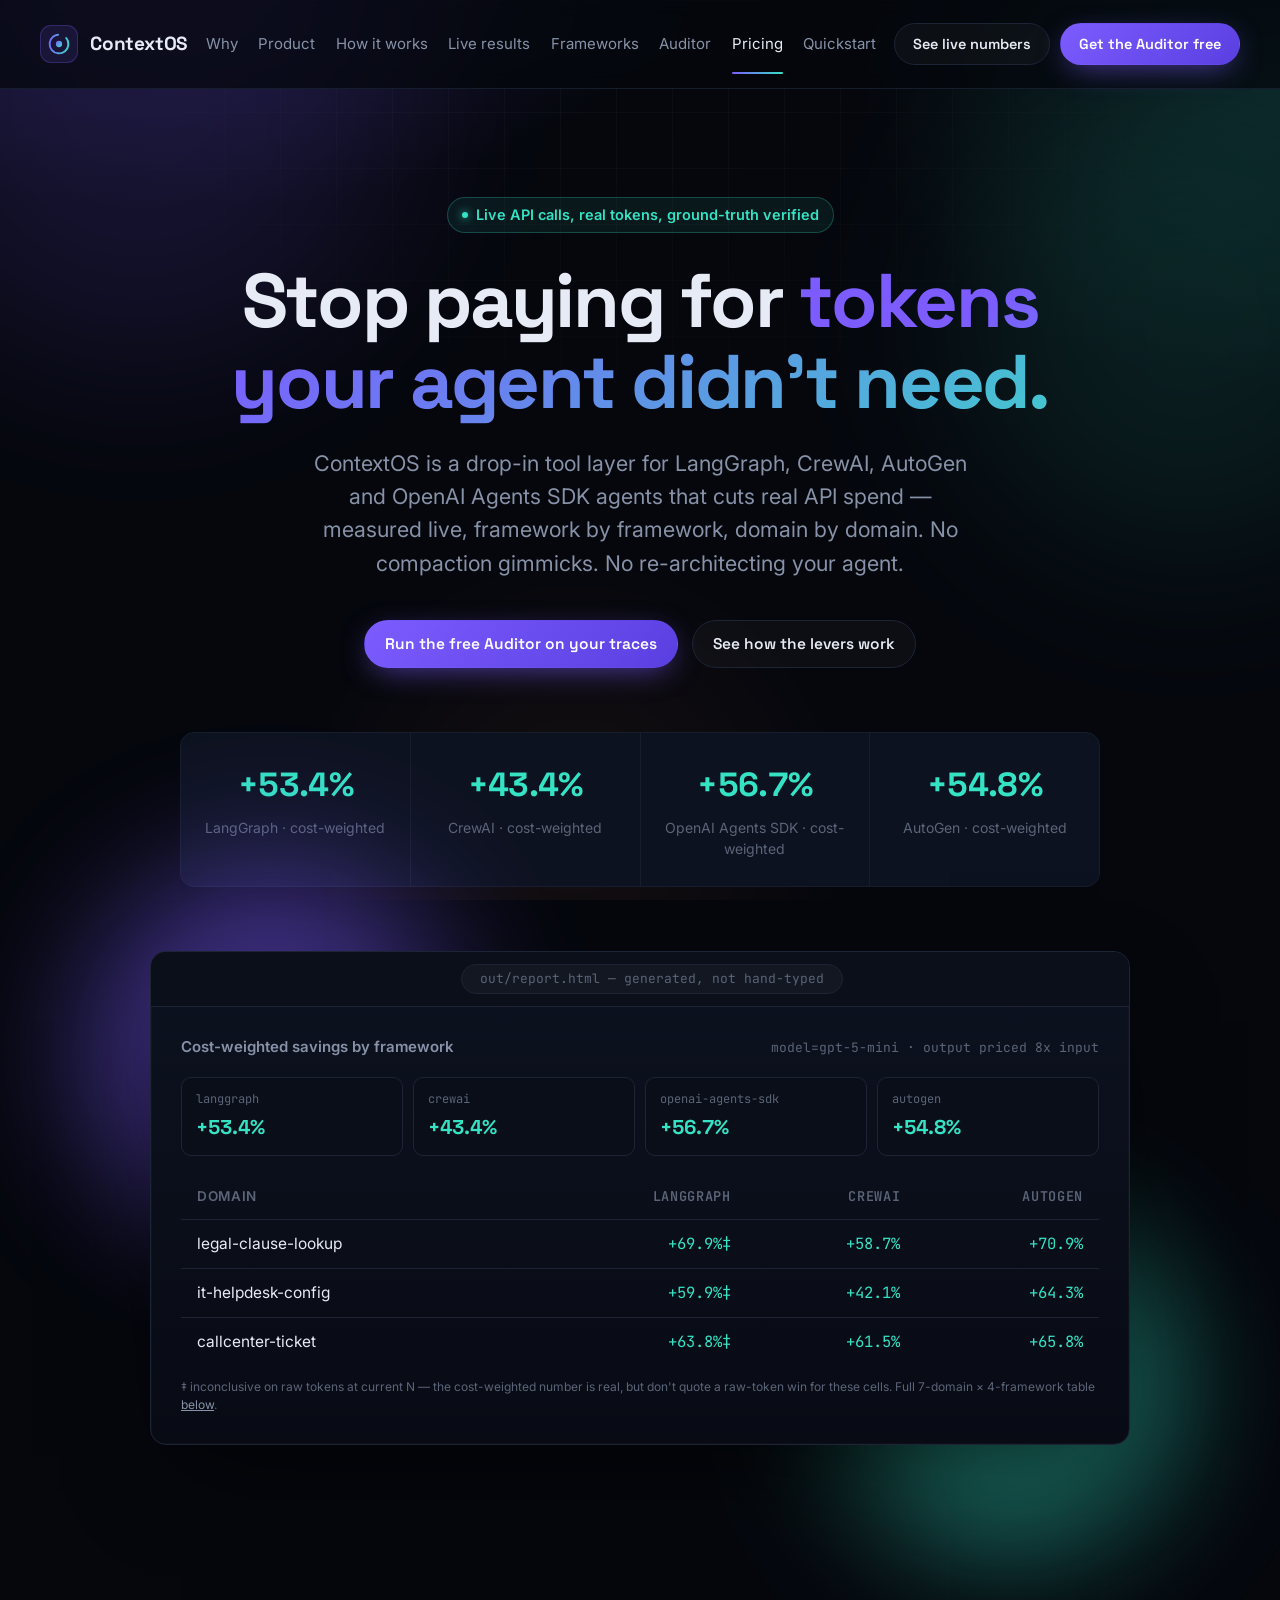
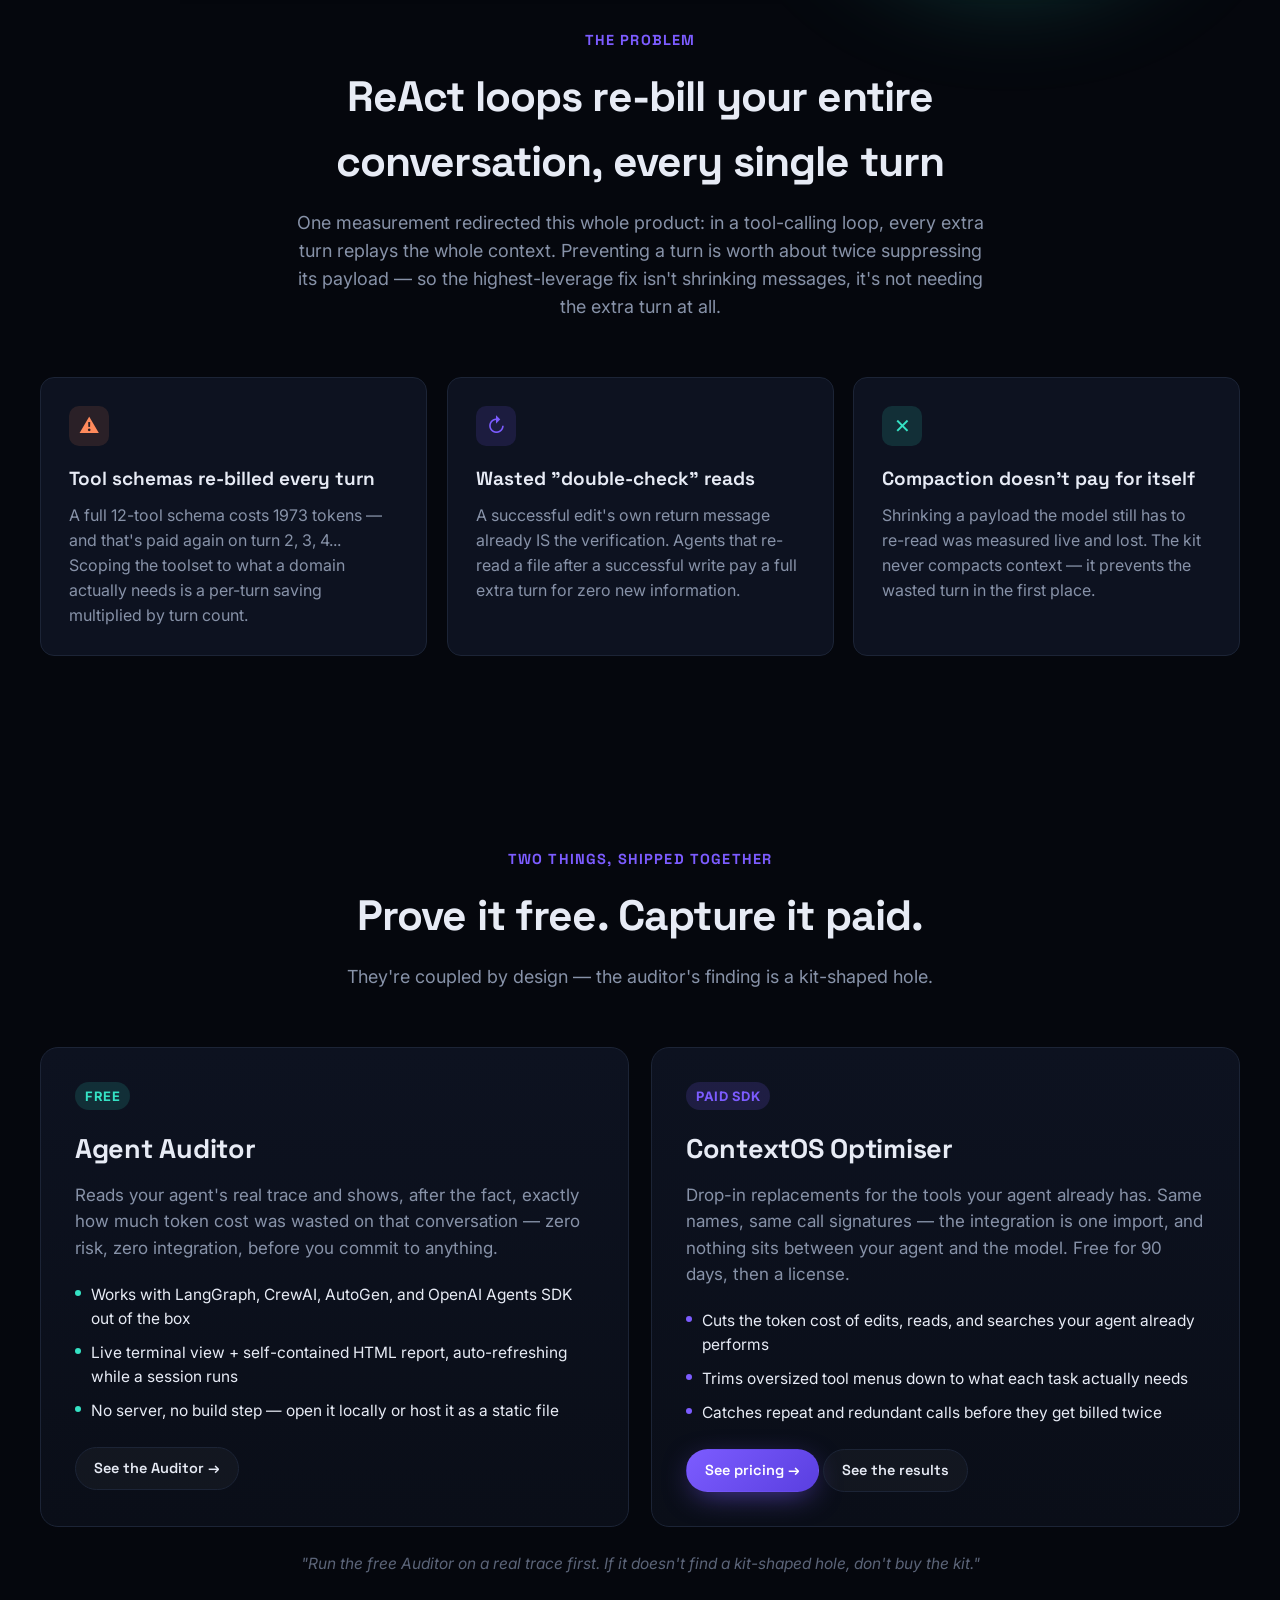
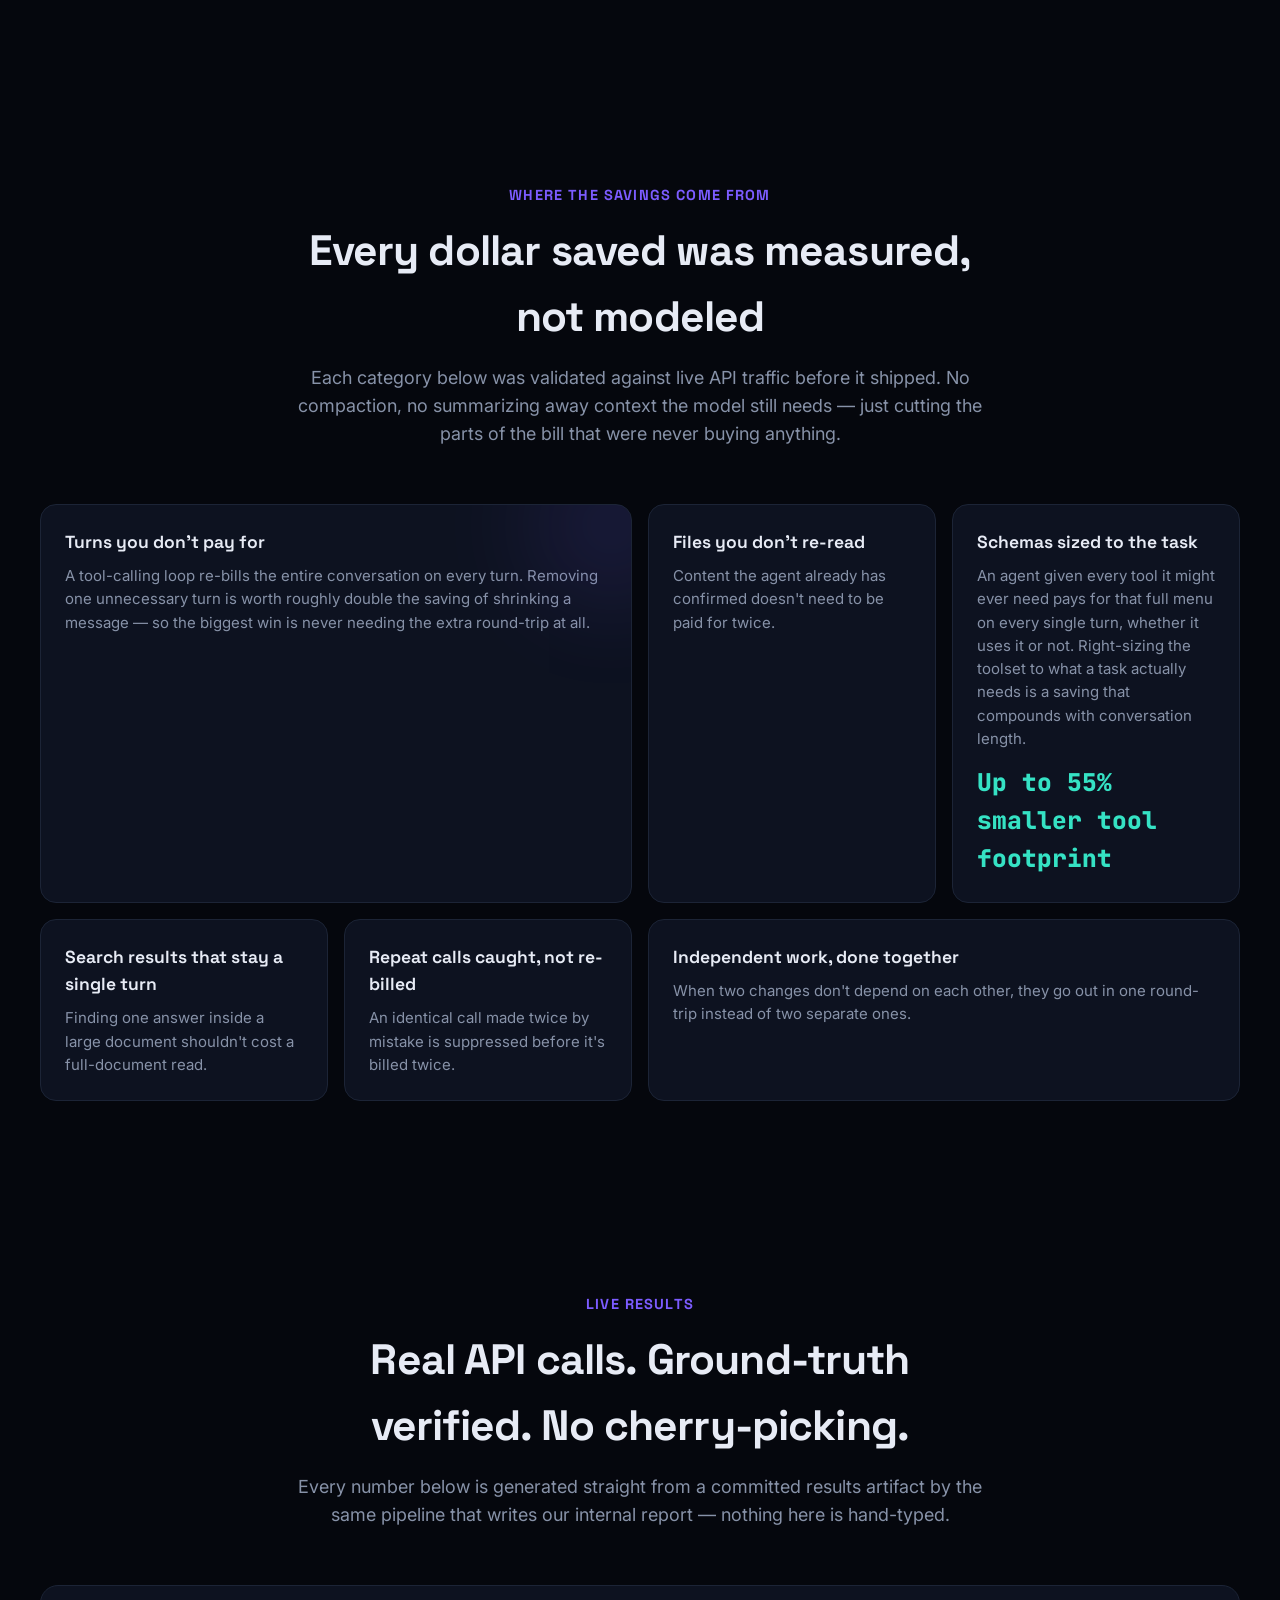
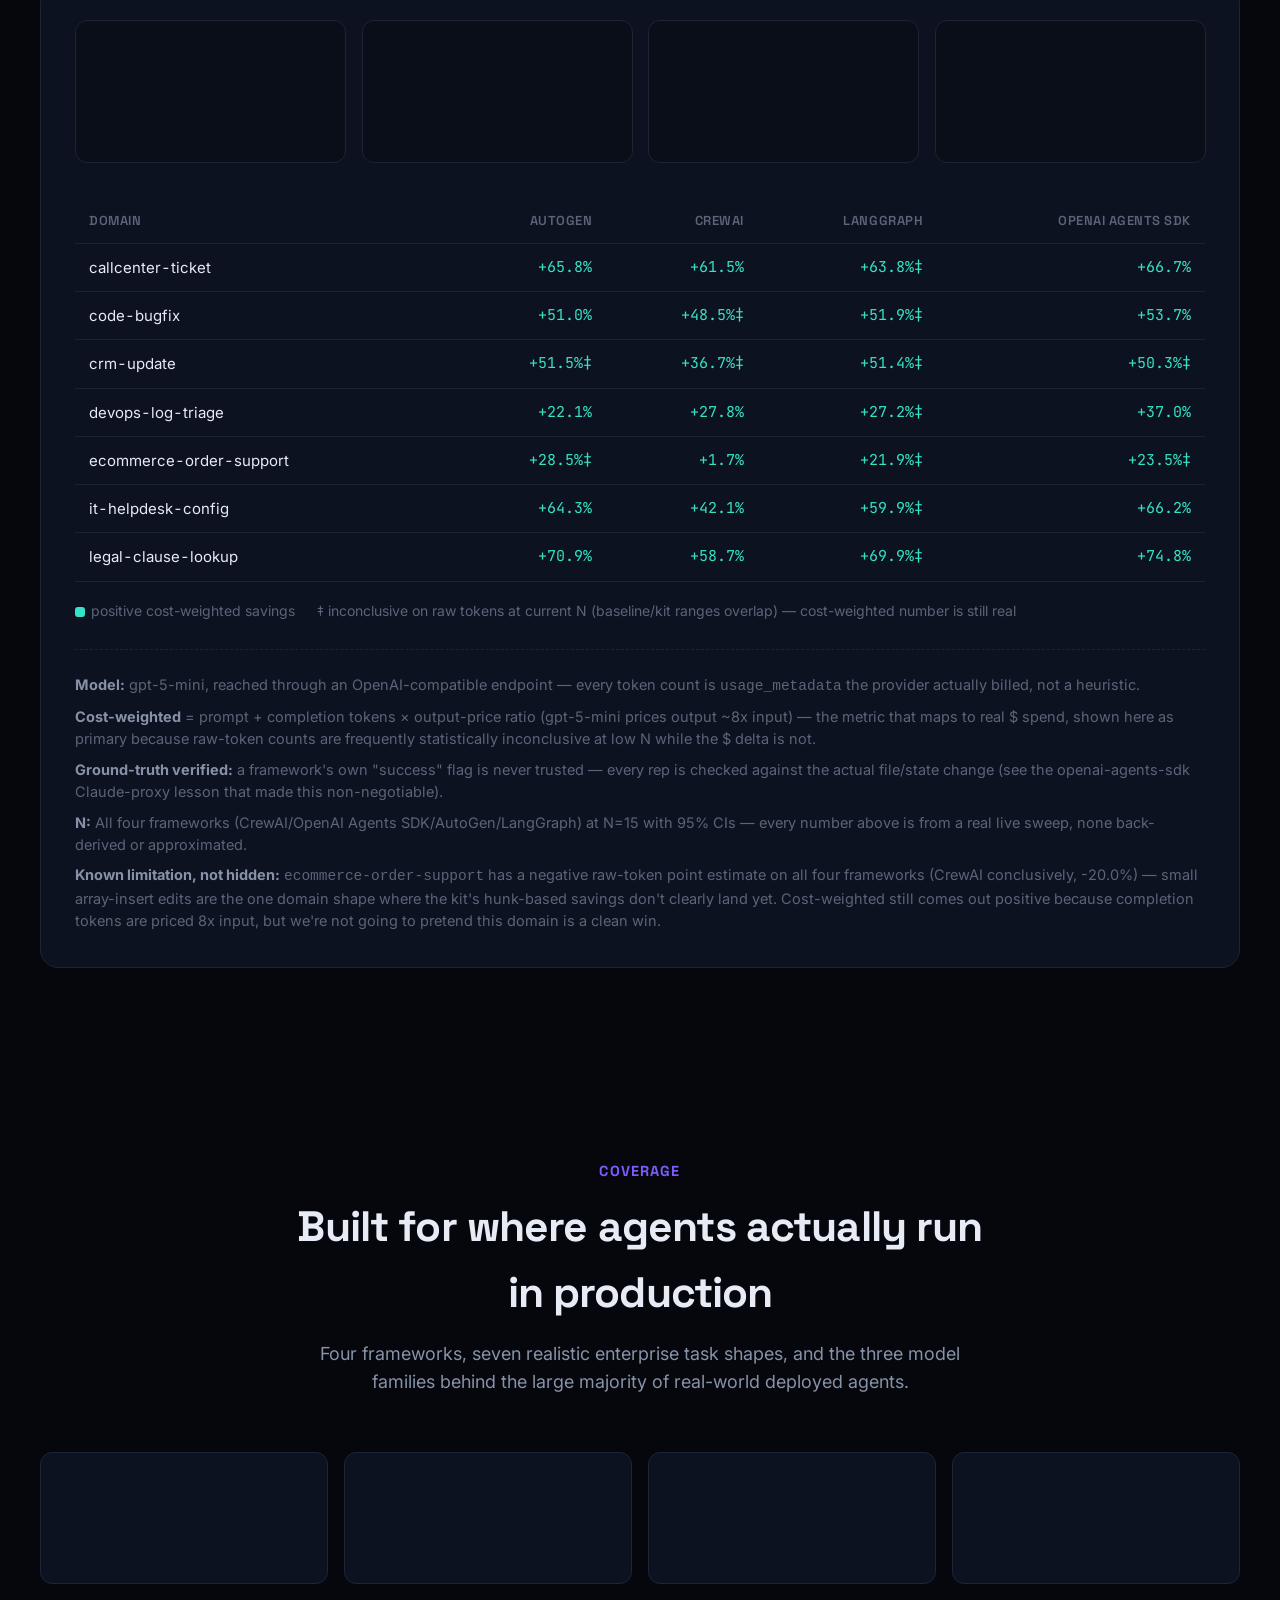
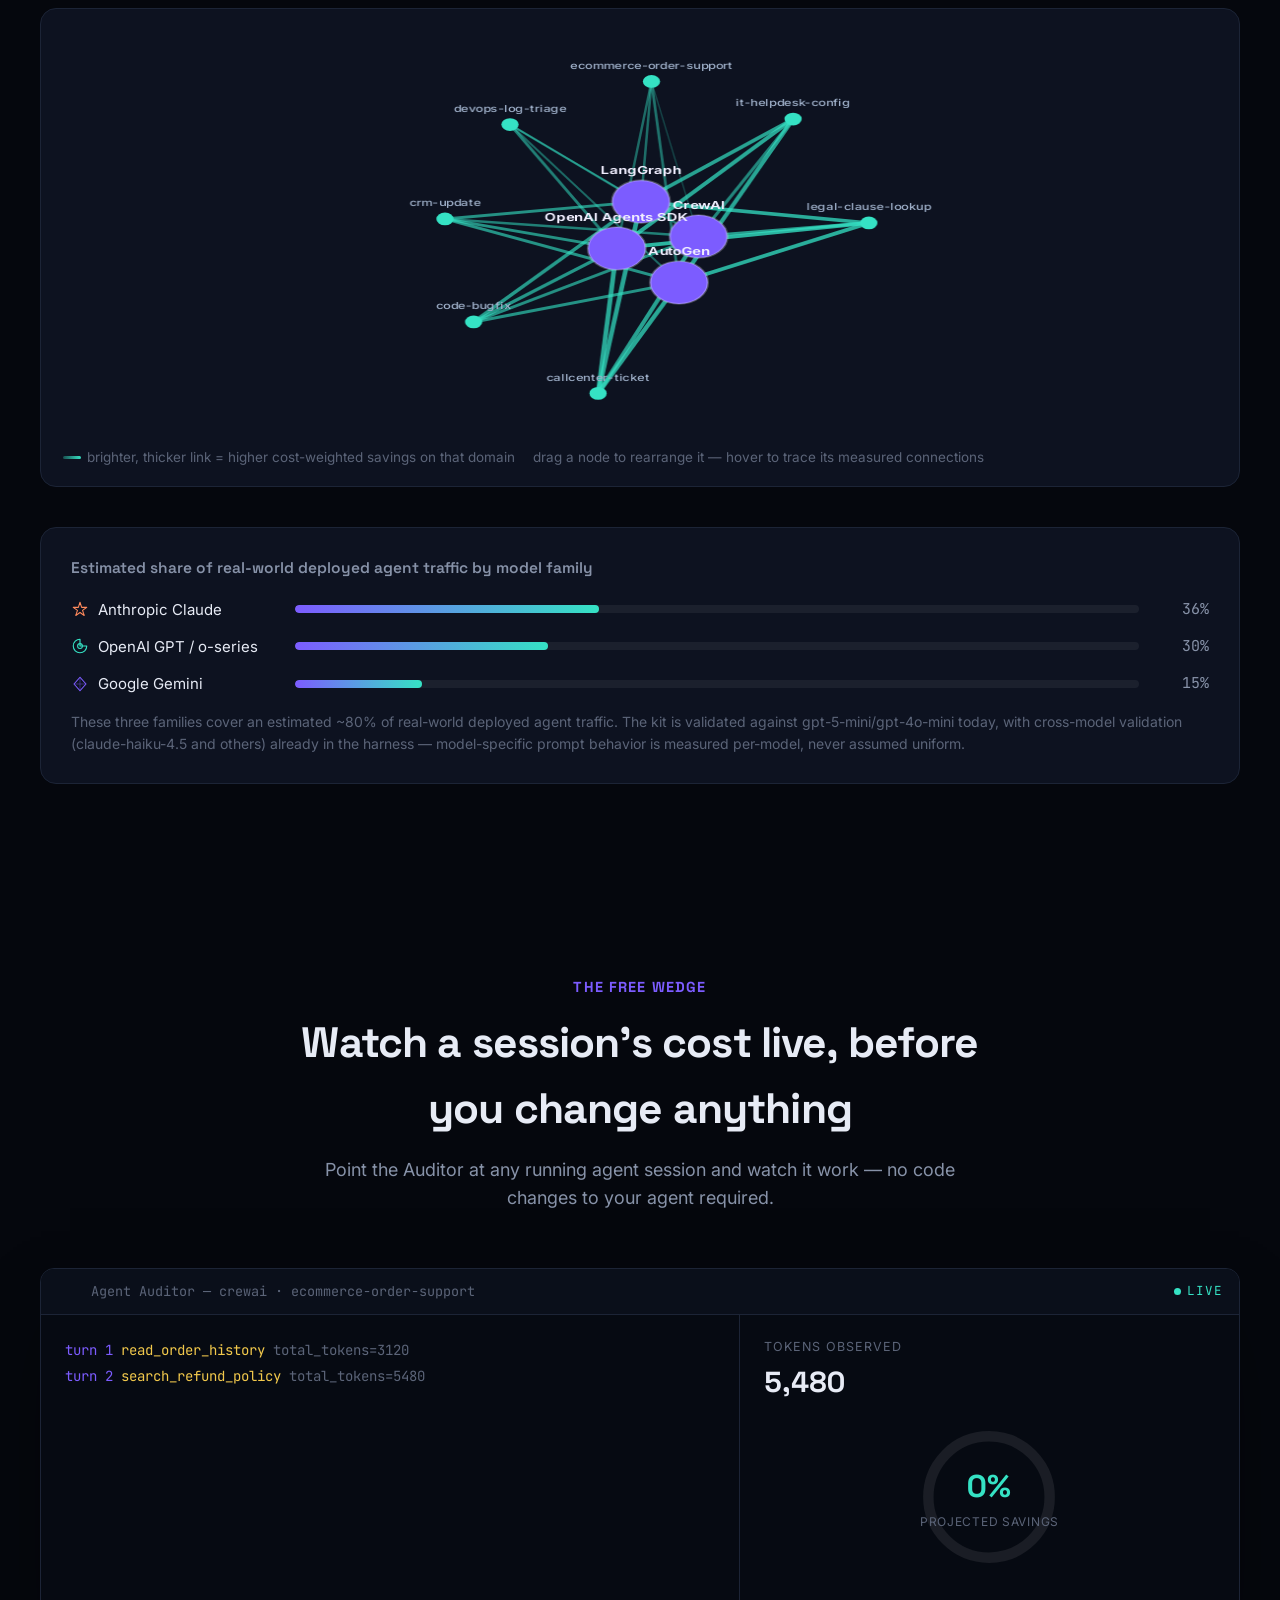
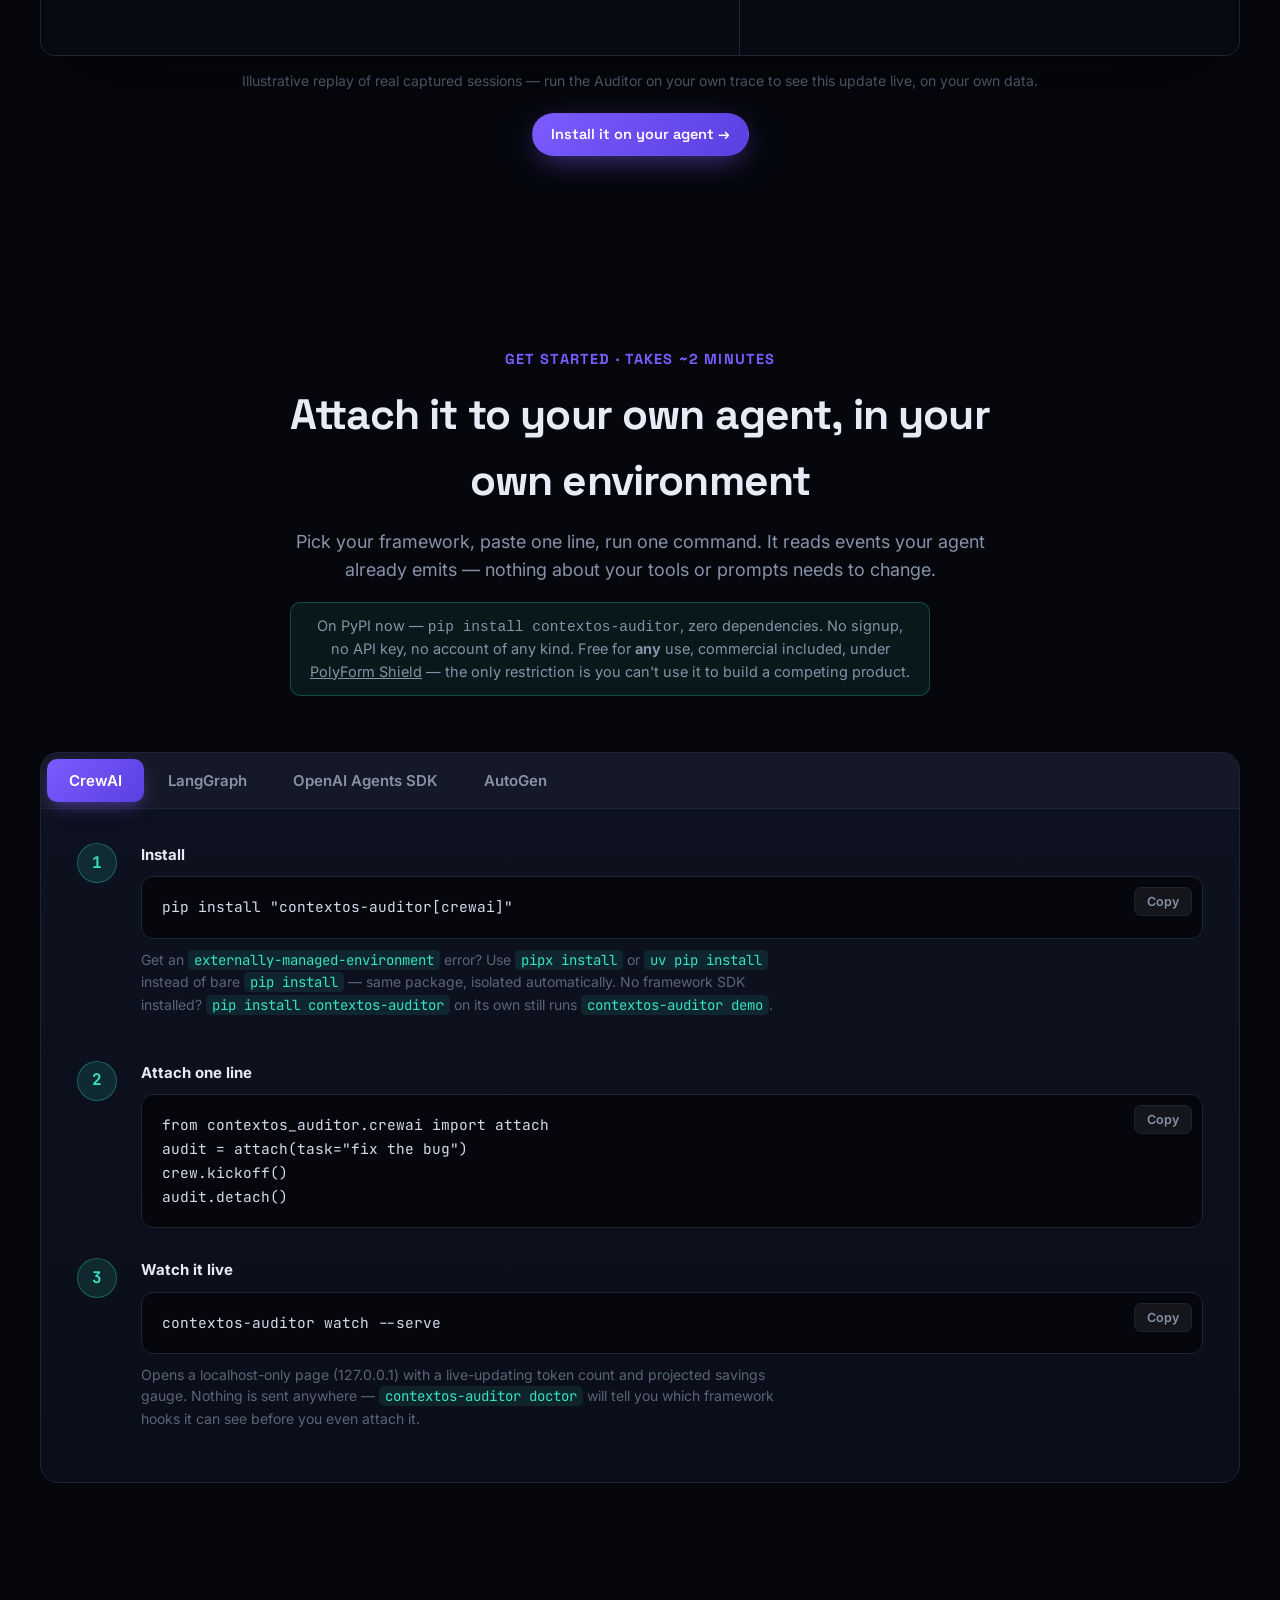
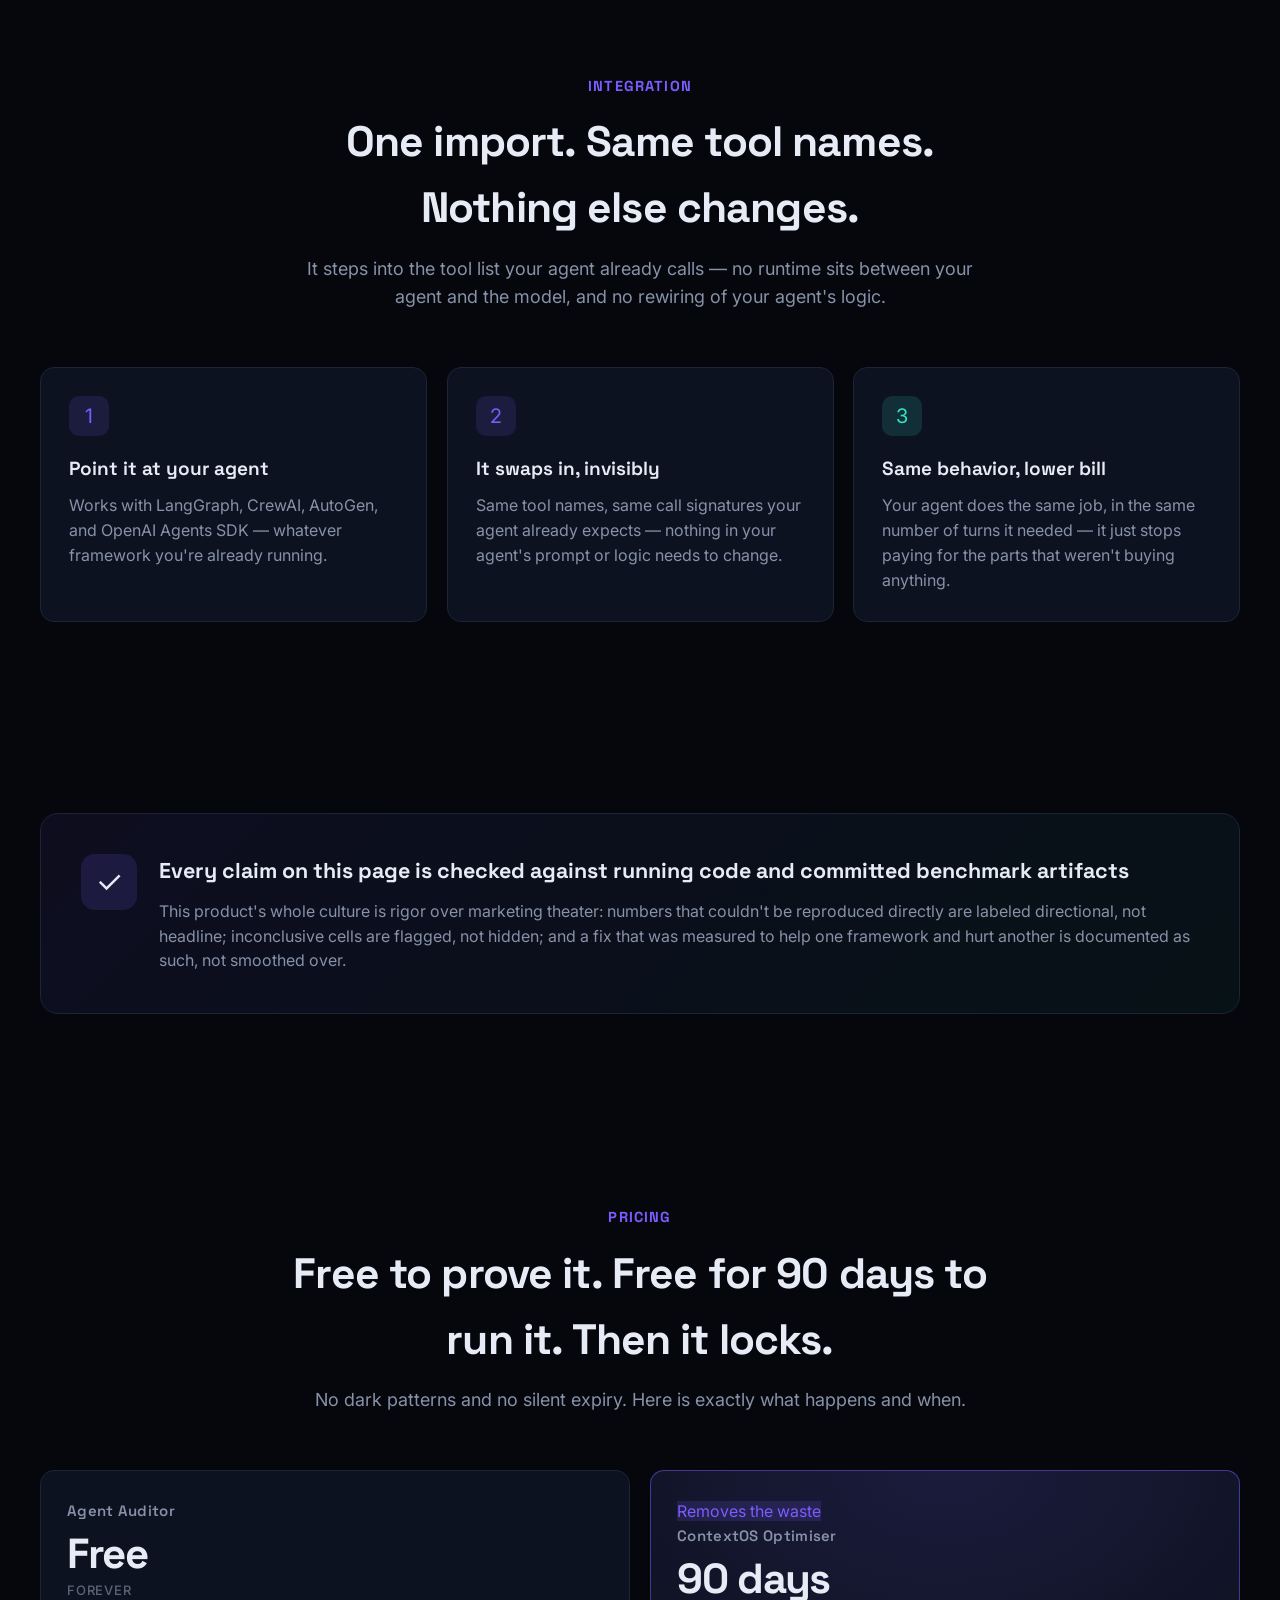
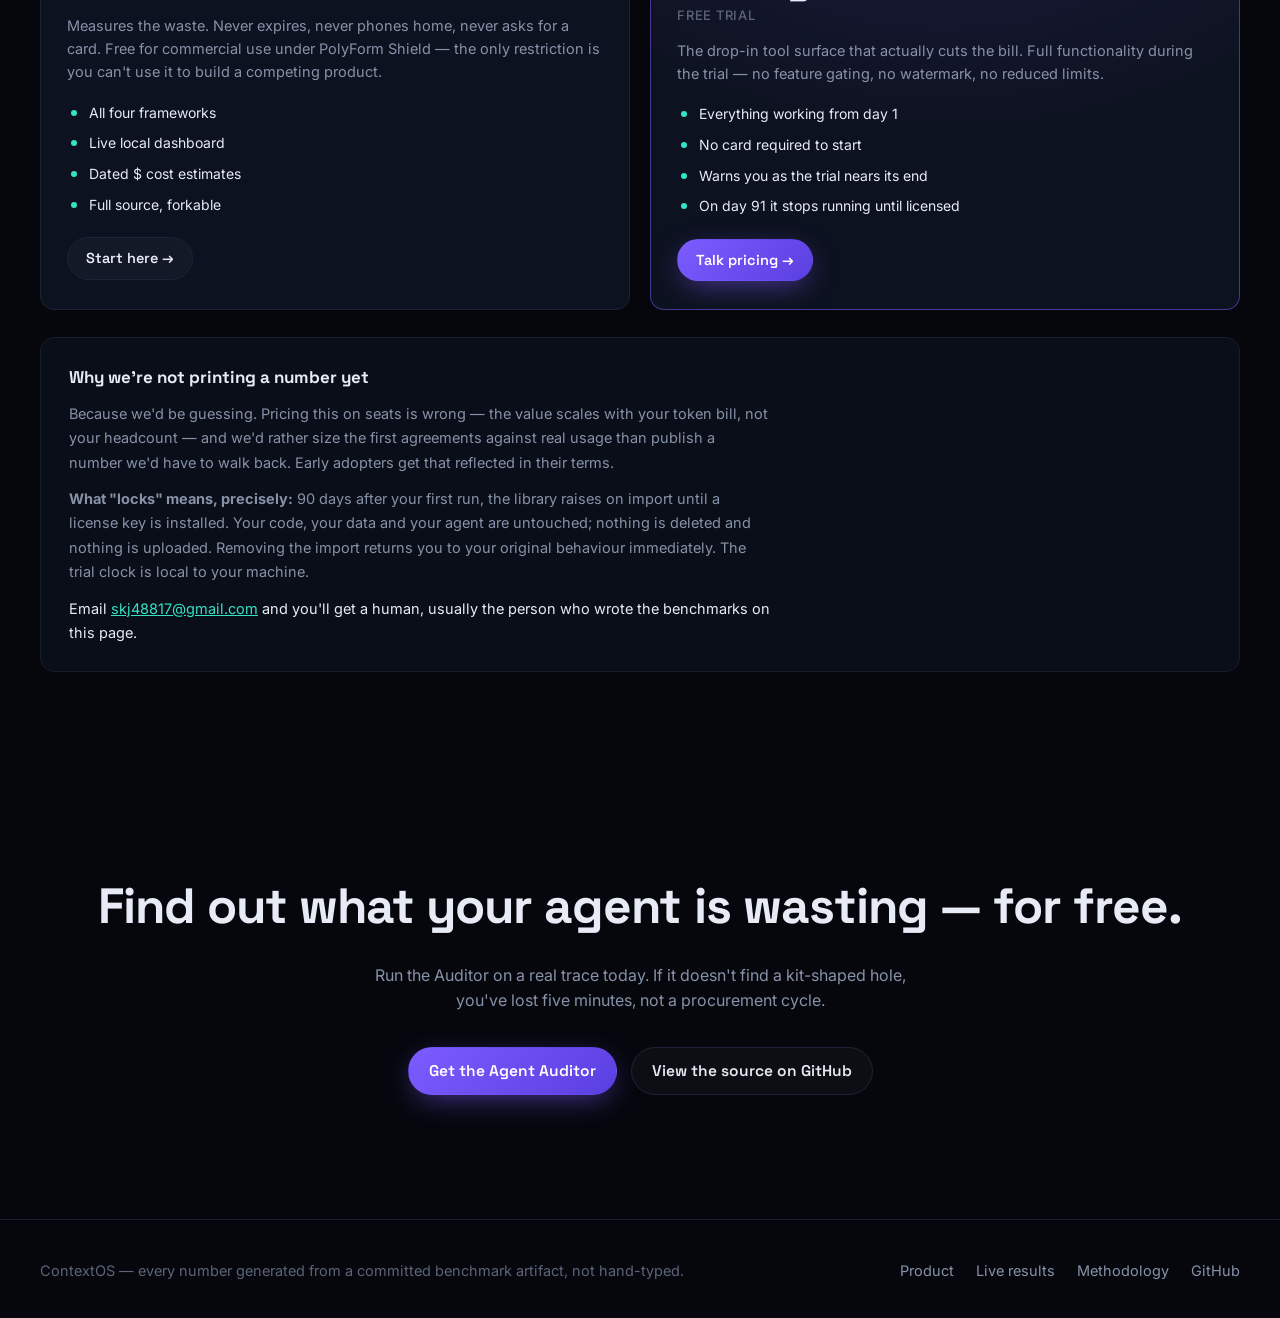
==== commit 7c6aa188: "release: contextos-auditor 0.1.1 and landing page fixes Auditor 0.1.1, published to PyPI.  Fixes a L" ====
--- a/site/index.html
+++ b/site/index.html
@@ -19,7 +19,7 @@
 <meta property="og:image" content="https://contextos.ai/assets/og.png" />
 <meta property="og:image:width" content="1200" />
 <meta property="og:image:height" content="630" />
-<meta property="og:image:alt" content="ContextOS — cost-weighted token savings of +53.4% on LangGraph, +54.8% CrewAI, +56.7% AutoGen, +43.4% OpenAI Agents SDK." />
+<meta property="og:image:alt" content="ContextOS — cost-weighted token savings of +53.4% on LangGraph, +43.4% CrewAI, +54.8% AutoGen, +56.7% OpenAI Agents SDK." />
 
 <meta name="twitter:card" content="summary_large_image" />
 <meta name="twitter:title" content="Stop paying for tokens your agent didn't need" />
@@ -468,7 +468,7 @@
       <div class="kicker">Get started · takes ~2 minutes</div>
       <h2>Attach it to your own agent, in your own environment</h2>
       <p>Pick your framework, paste one line, run one command. It reads events your agent already emits — nothing about your tools or prompts needs to change.</p>
-      <div class="beta-note">Private beta: install straight from source until the PyPI release ships (tracked publicly — see the honesty band below). No signup, no API key, no account of any kind. Free for <strong>any</strong> use, commercial included, under <a href="https://github.com/surajJha/contextOS-auditor/blob/main/LICENSE" style="color:inherit;text-decoration:underline;">PolyForm Shield</a> — the only restriction is you can't use it to build a competing product.</div>
+      <div class="beta-note">On PyPI now — <code>pip install contextos-auditor</code>, zero dependencies. No signup, no API key, no account of any kind. Free for <strong>any</strong> use, commercial included, under <a href="https://github.com/surajJha/contextOS-auditor/blob/main/LICENSE" style="color:inherit;text-decoration:underline;">PolyForm Shield</a> — the only restriction is you can't use it to build a competing product.</div>
     </div>
 
     <div class="quickstart-panel reveal">
--- a/site/styles.css
+++ b/site/styles.css
@@ -107,6 +107,7 @@
   display: flex;
   align-items: center;
   justify-content: space-between;
+  gap: 24px;
   height: 88px;
 }
 
@@ -118,6 +119,11 @@
   font-size: 19px;
   letter-spacing: -0.01em;
   text-decoration: none;
+  /* The brand and the CTAs are fixed points; only the link list may
+     absorb leftover space. Without this the whole row shrinks until the
+     wordmark collides with the first nav link. */
+  flex: 0 0 auto;
+  white-space: nowrap;
 }
 
 .brand .mark {
@@ -133,15 +139,25 @@
 nav.top ul {
   list-style: none;
   display: flex;
-  gap: 32px;
+  /* Fluid gap: 8 links plus a wordmark plus two buttons do not fit at a
+     fixed 32px gap on a 1320px container -- the list used to shrink until
+     "How it works" wrapped onto two lines, throwing every other item off
+     the shared baseline. */
+  gap: clamp(12px, 1.6vw, 28px);
+  justify-content: center;
+  flex: 1 1 auto;
+  min-width: 0;
   margin: 0;
   padding: 0;
-  font-size: 15.5px;
-}
+  font-size: 15px;
+}
+
+nav.top ul li { white-space: nowrap; }
 
 nav.top ul a {
   color: var(--text-dim);
   text-decoration: none;
+  white-space: nowrap;
   transition: color 0.15s ease;
 }
 
@@ -151,6 +167,7 @@
   display: flex;
   gap: 10px;
   align-items: center;
+  flex: 0 0 auto;
 }
 
 /* ---------- buttons ---------- */
@@ -1453,6 +1470,20 @@
 }
 
 /* ---------- responsive ---------- */
+
+/* The nav is the first thing to run out of room. Shed the lowest-value
+   elements in order -- secondary CTA first, then the two links whose
+   sections are reachable from the hero anyway -- so the row never has to
+   wrap or crowd the wordmark. */
+@media (max-width: 1240px) {
+  nav.top .nav-cta .btn-ghost { display: none; }
+}
+
+@media (max-width: 1080px) {
+  /* 1 = "Why", 2 = "Product" */
+  nav.top ul li:nth-child(1),
+  nav.top ul li:nth-child(2) { display: none; }
+}
 
 @media (max-width: 900px) {
   .grid-3, .grid-2, .fw-strip, .headline-cards { grid-template-columns: 1fr; }
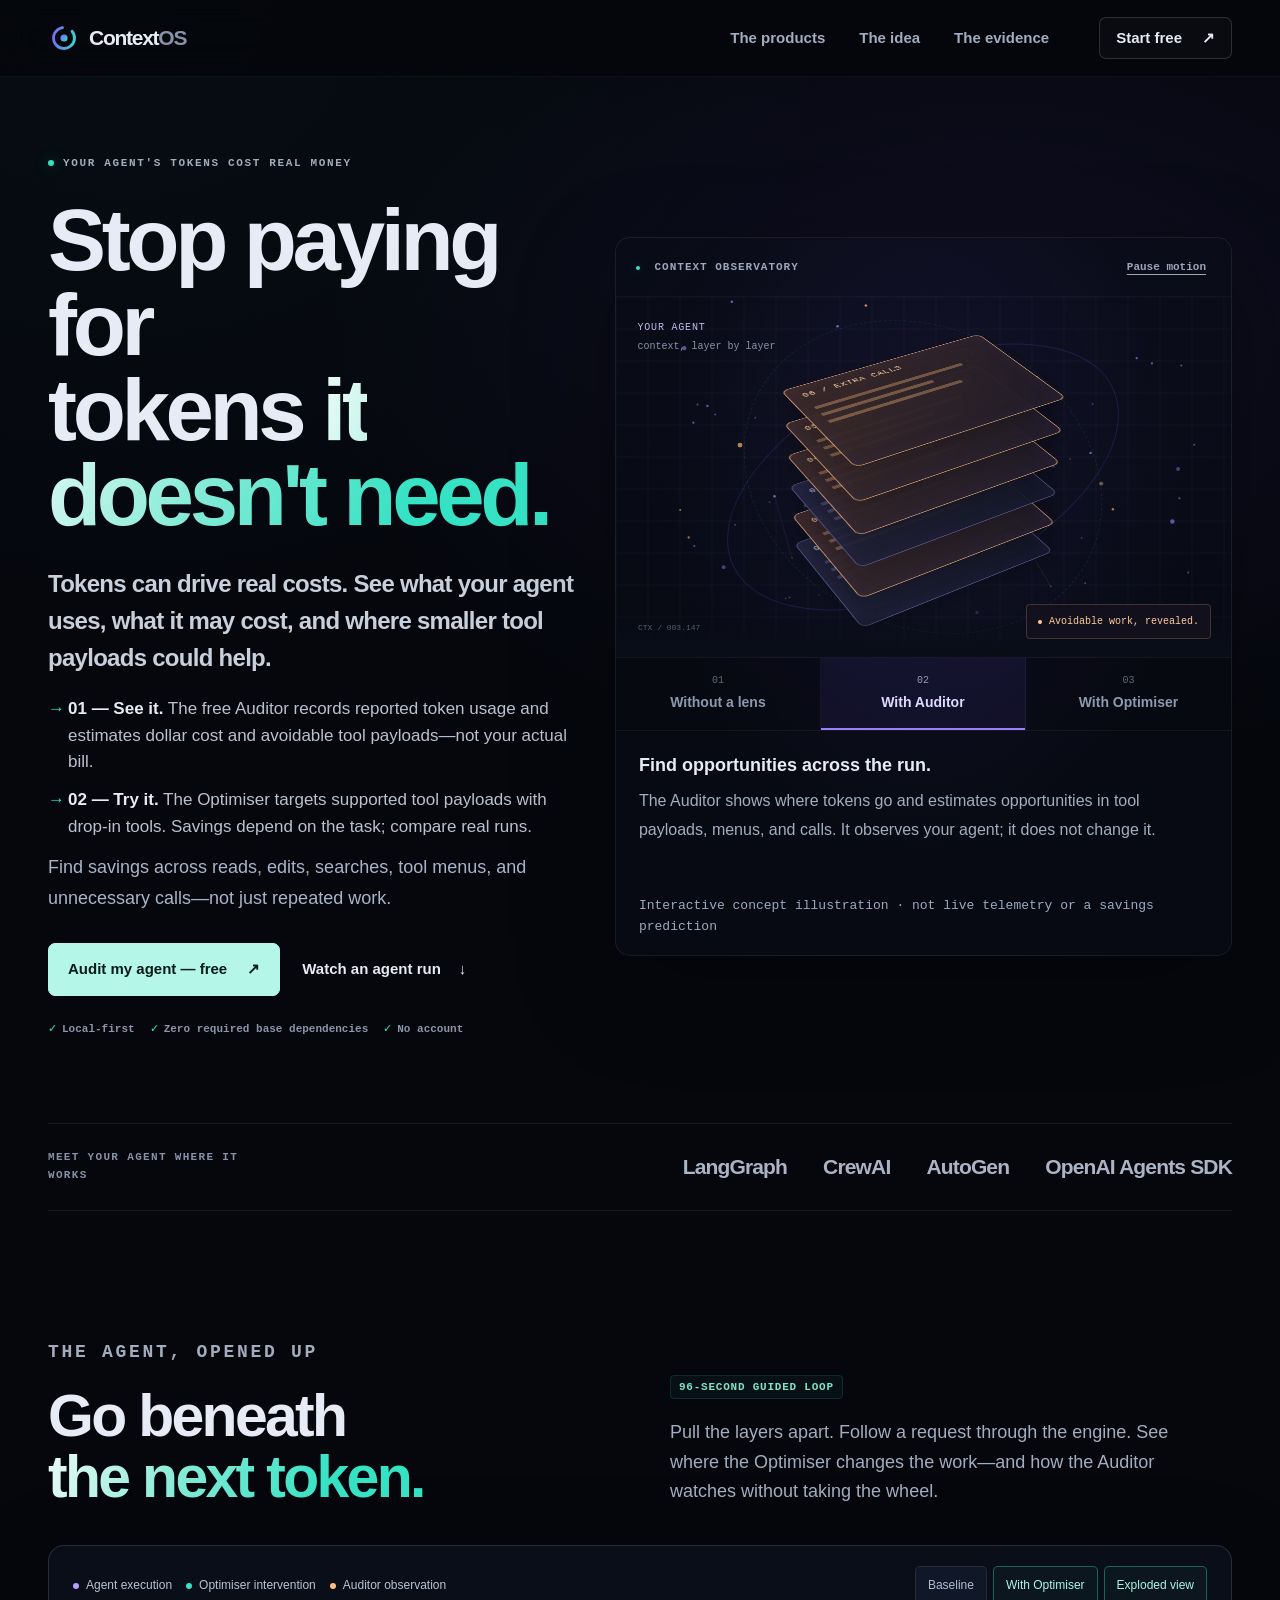
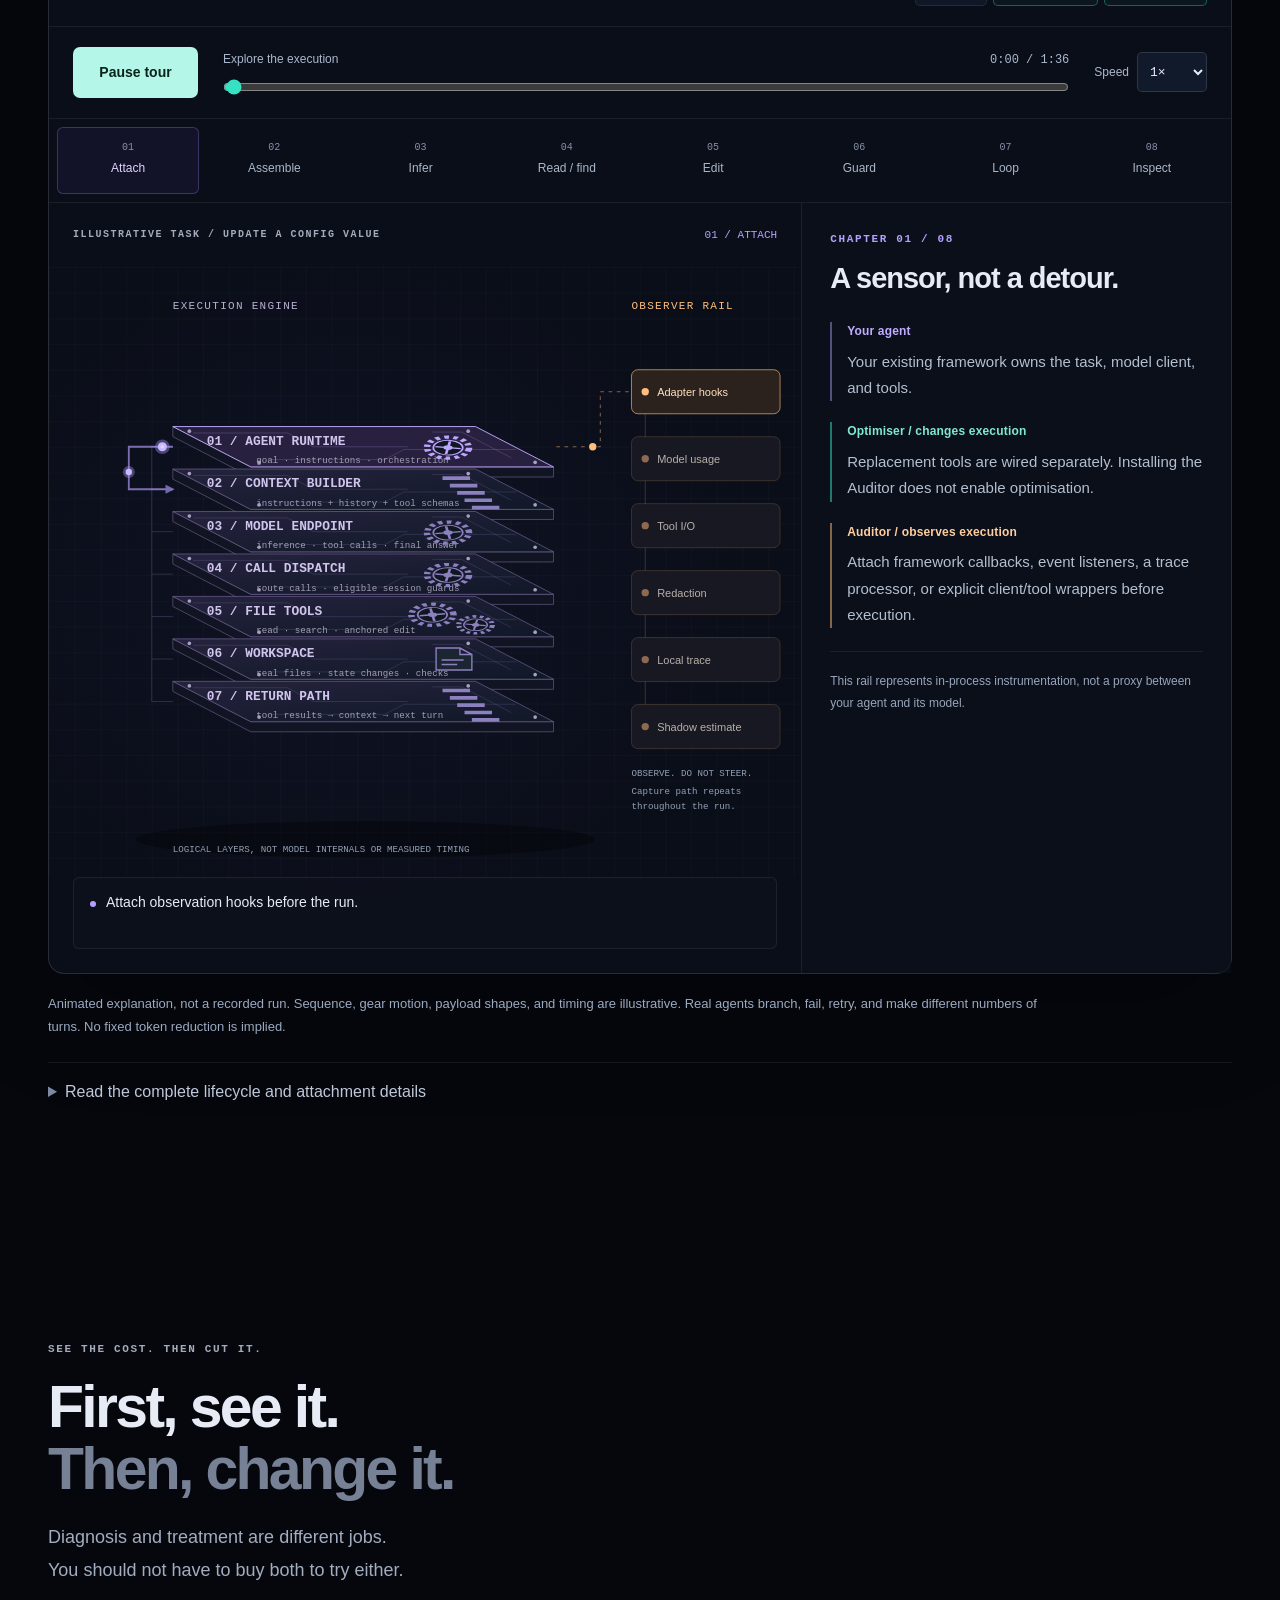
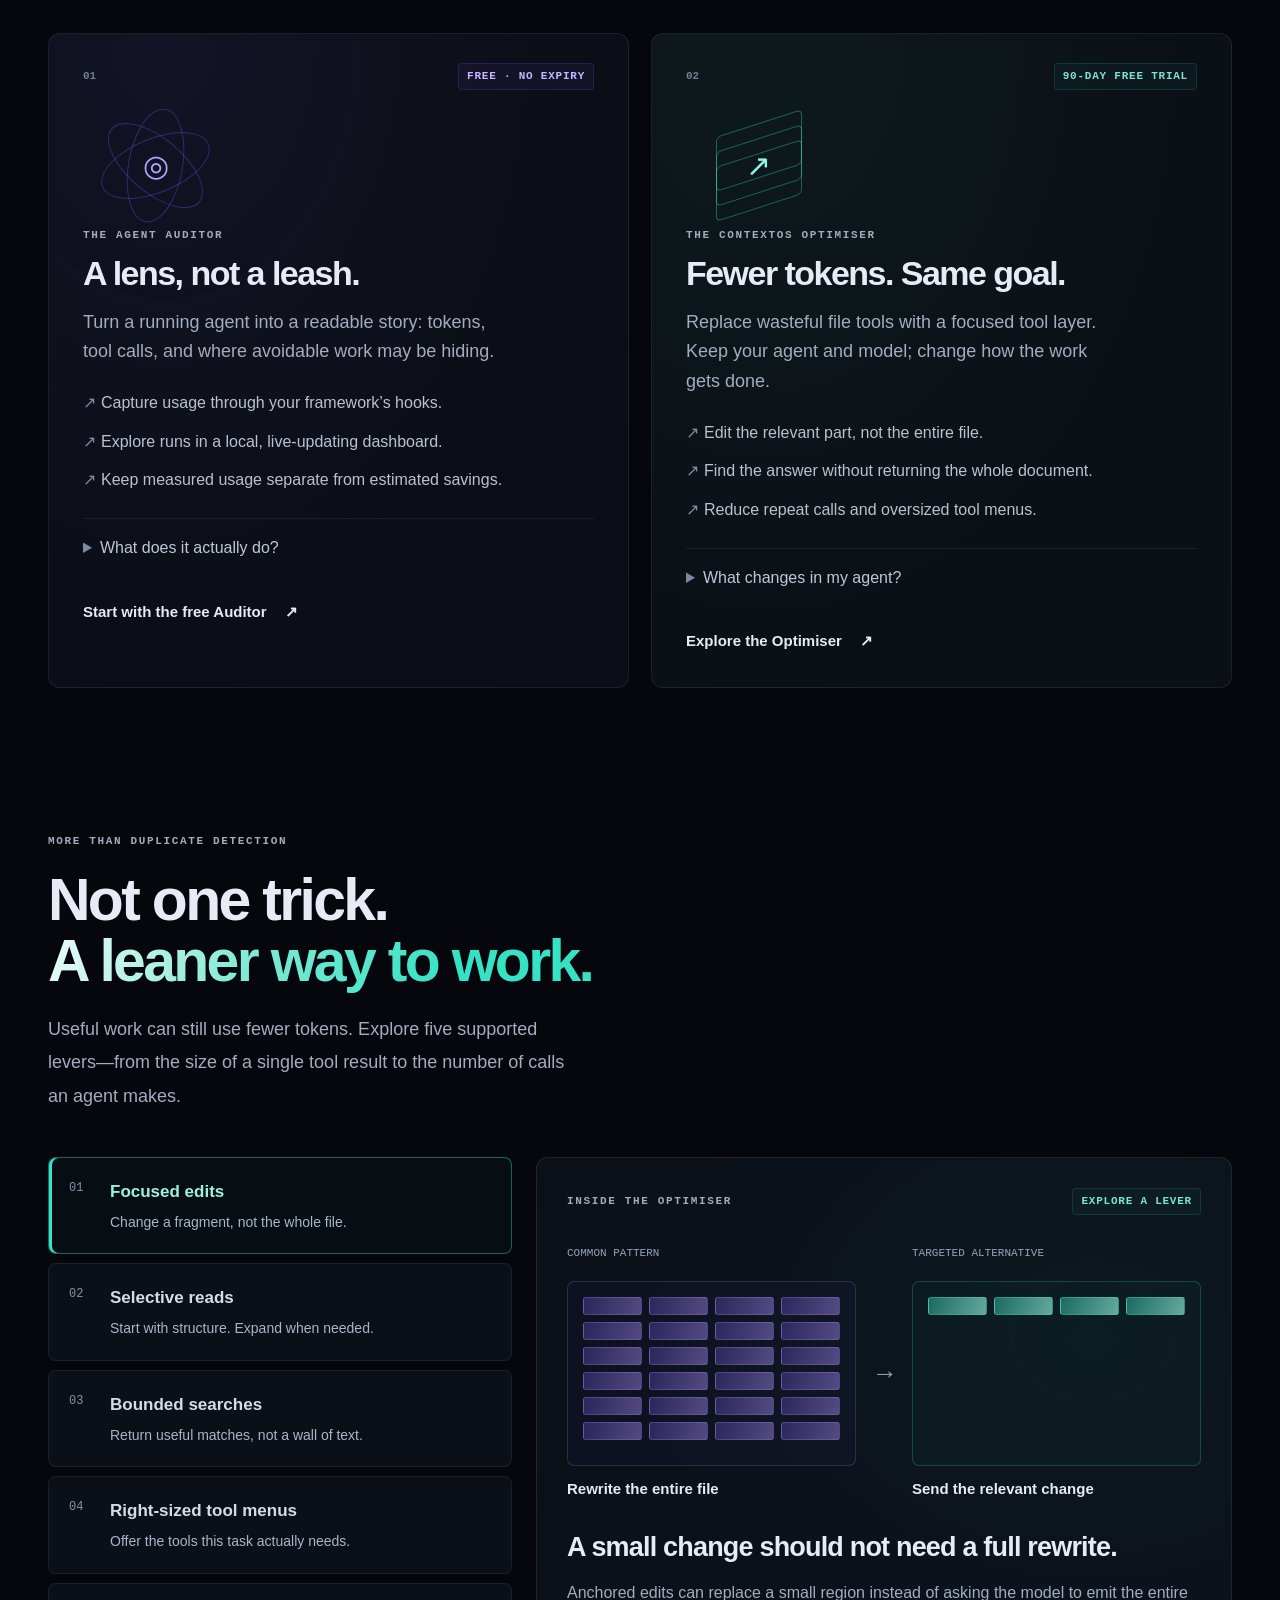
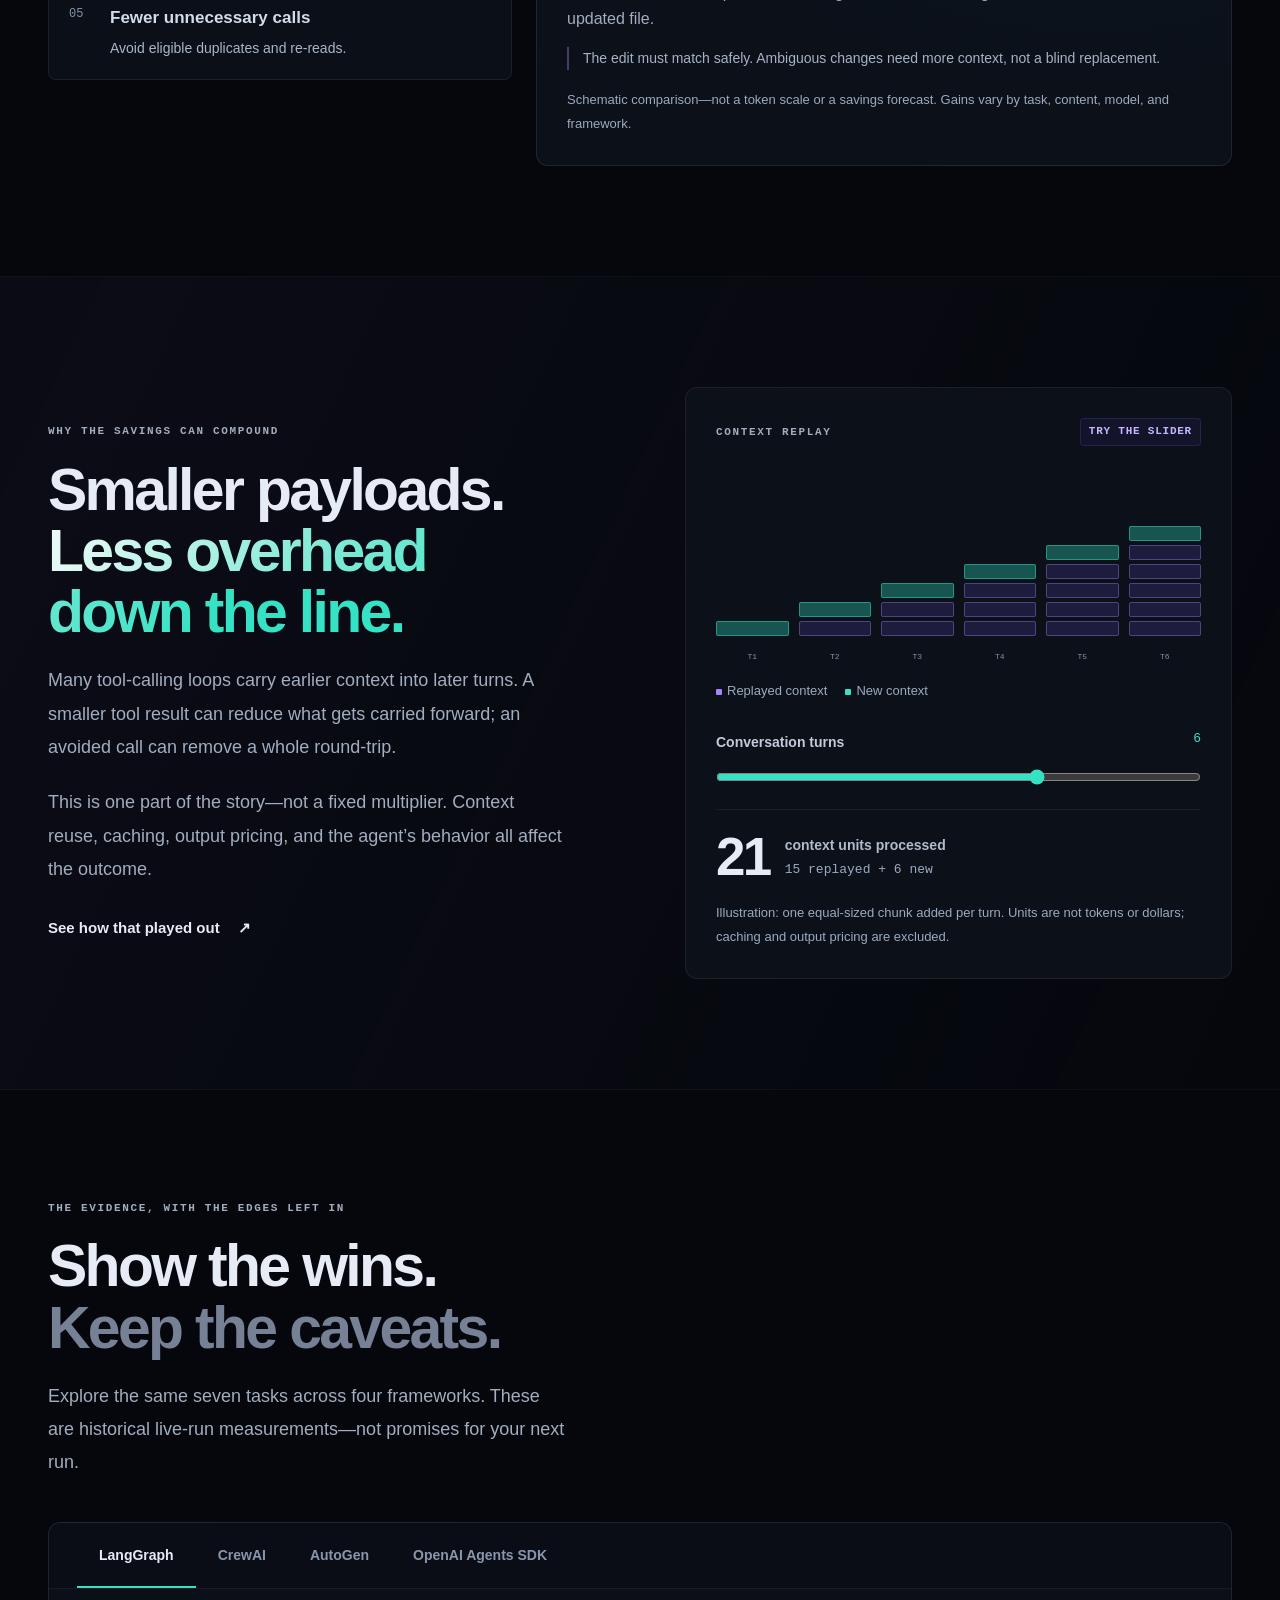
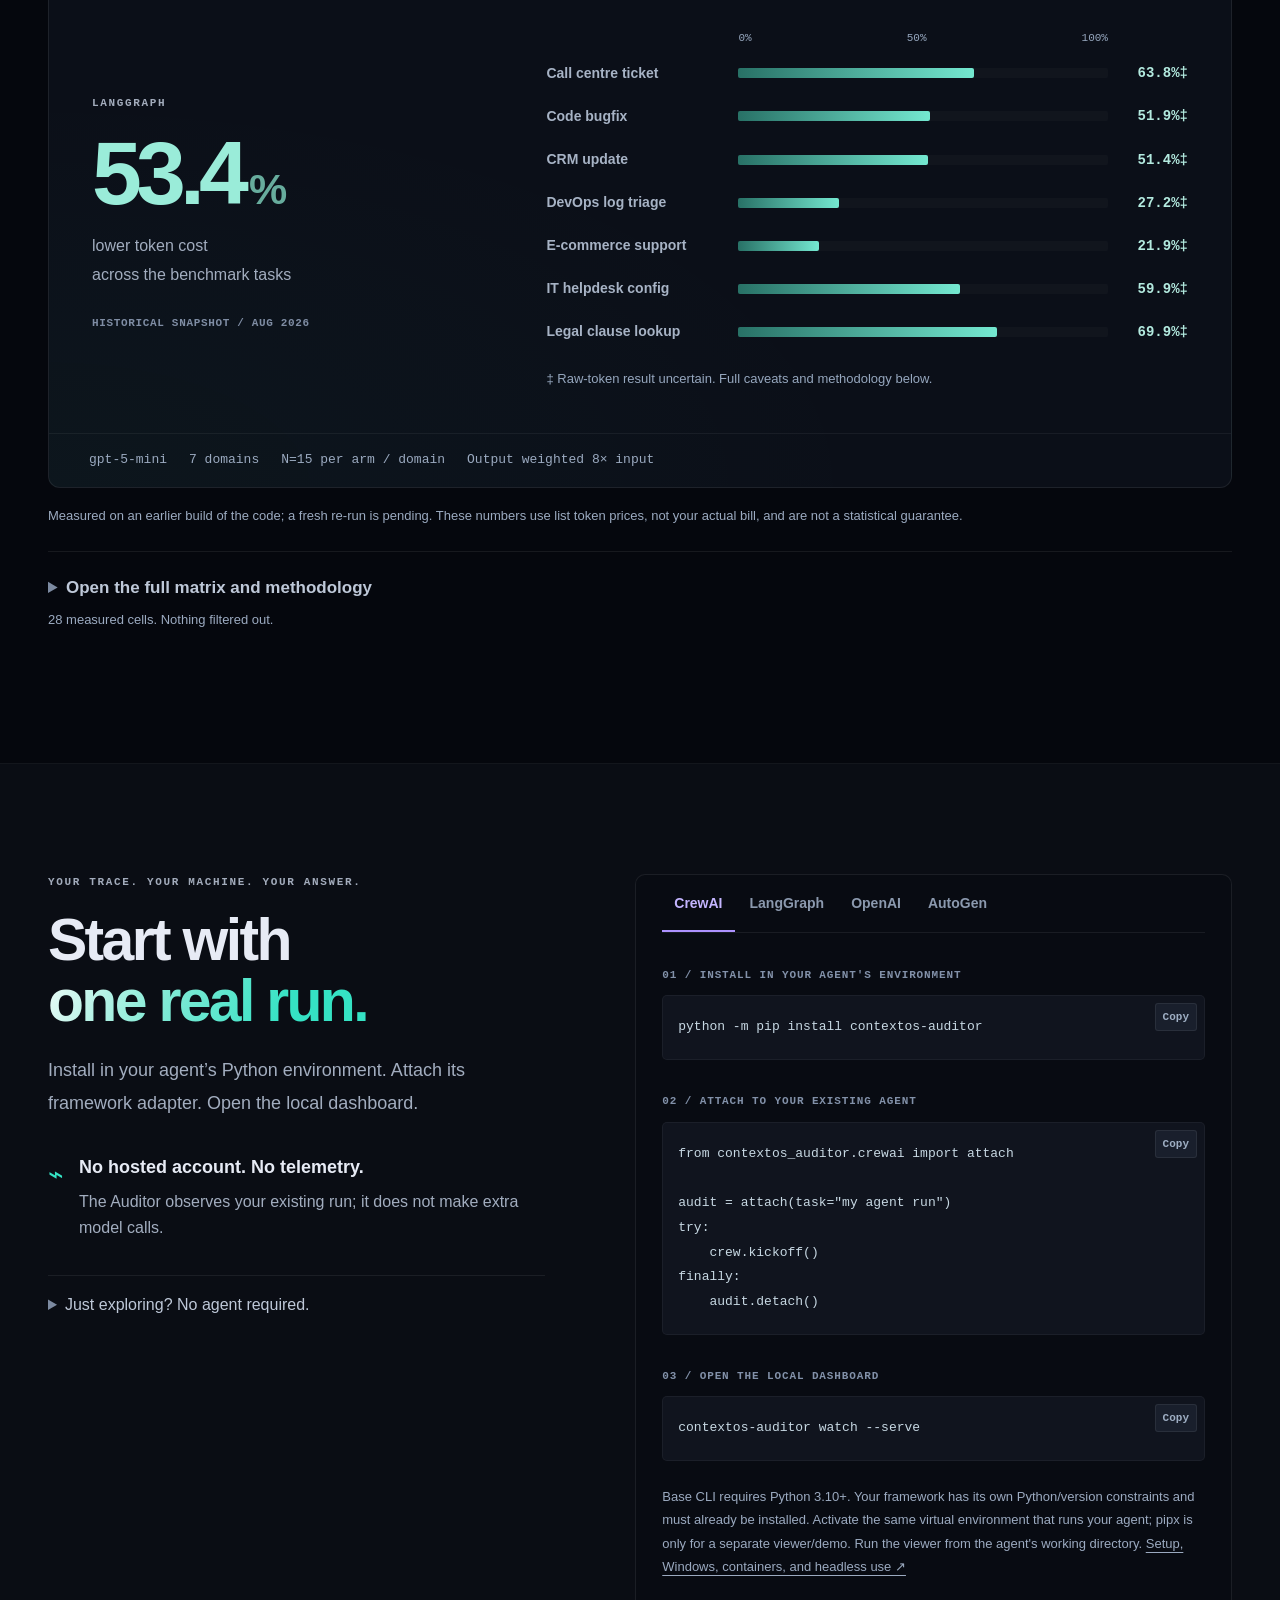
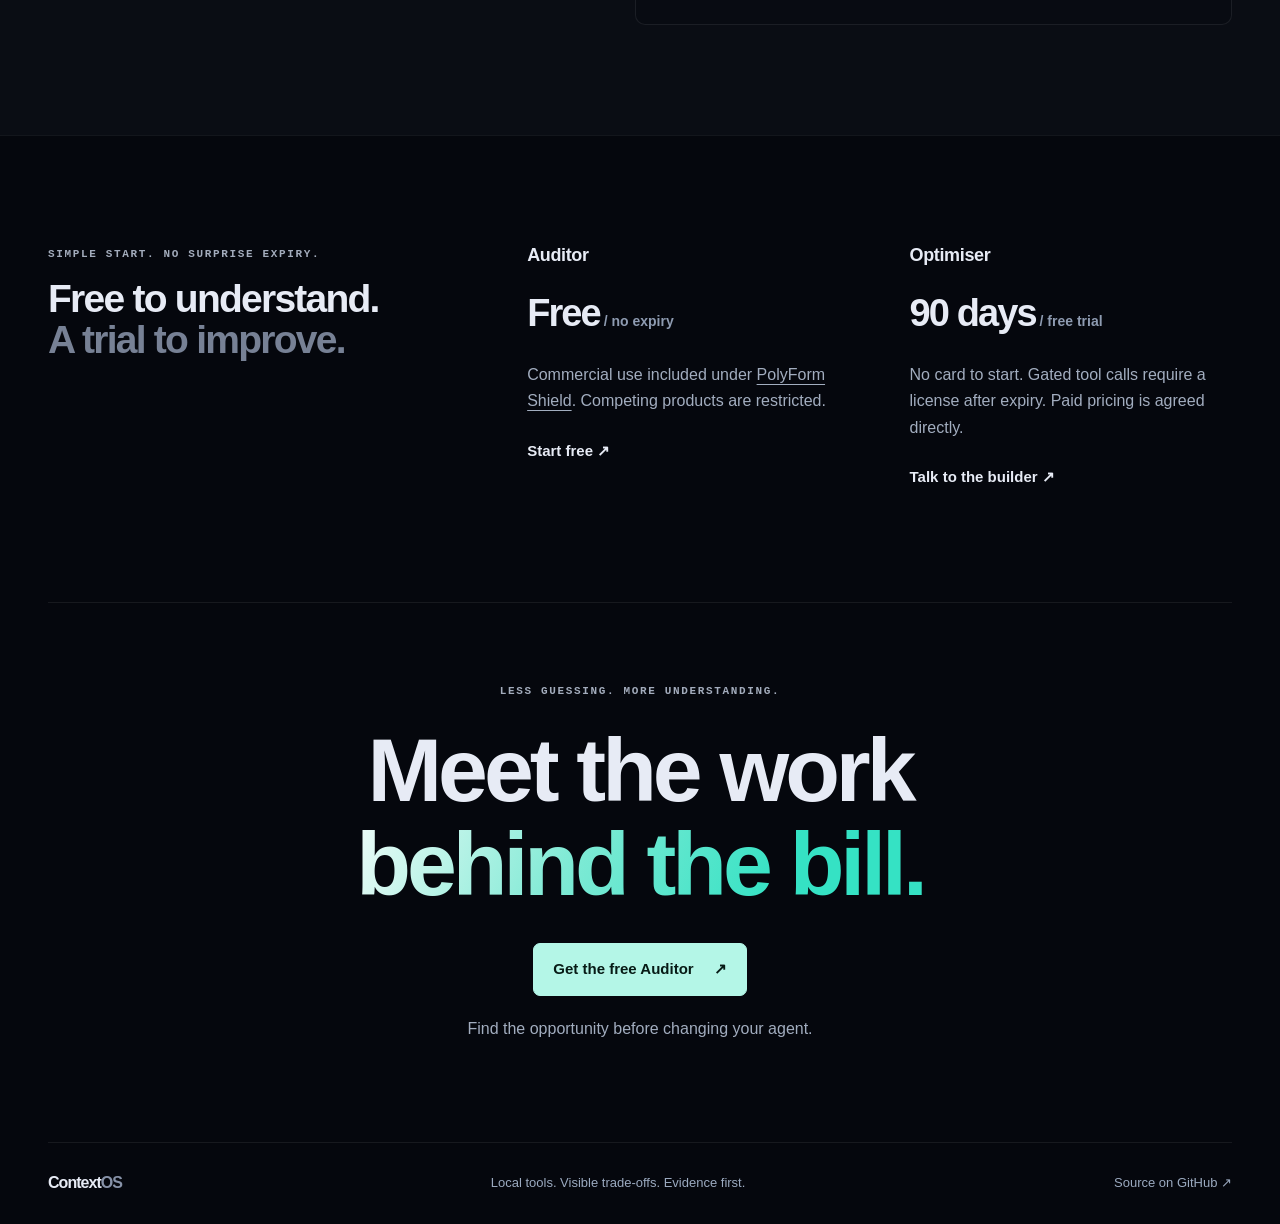
==== commit 0d5882b7: "chore: sync published auditor 0.2.1 Restore public source and documentation parity with the PyPI rel" ====
--- a/site/index.html
+++ b/site/index.html
@@ -1,638 +1,416 @@
 <!DOCTYPE html>
 <html lang="en">
 <head>
-<meta charset="UTF-8" />
-<meta name="viewport" content="width=device-width, initial-scale=1.0" />
-<title>ContextOS — Stop paying for tokens your agent didn't need</title>
-<meta name="description" content="ContextOS: live-measured token cost reduction for LangGraph, CrewAI, AutoGen &amp; OpenAI Agents SDK agents, plus a free Agent Auditor that proves the savings on your own traces before you buy anything." />
-<link rel="canonical" href="https://contextos.ai/" />
-
-<link rel="icon" href="assets/favicon.svg" type="image/svg+xml" />
-<link rel="apple-touch-icon" href="assets/apple-touch-icon.png" />
-<meta name="theme-color" content="#05070d" />
-
-<meta property="og:type" content="website" />
-<meta property="og:site_name" content="ContextOS" />
-<meta property="og:url" content="https://contextos.ai/" />
-<meta property="og:title" content="Stop paying for tokens your agent didn't need" />
-<meta property="og:description" content="Measure the waste in your own agent for free, then remove it. Live-measured savings across LangGraph, CrewAI, AutoGen and the OpenAI Agents SDK." />
-<meta property="og:image" content="https://contextos.ai/assets/og.png" />
-<meta property="og:image:width" content="1200" />
-<meta property="og:image:height" content="630" />
-<meta property="og:image:alt" content="ContextOS — cost-weighted token savings of +53.4% on LangGraph, +43.4% CrewAI, +54.8% AutoGen, +56.7% OpenAI Agents SDK." />
-
-<meta name="twitter:card" content="summary_large_image" />
-<meta name="twitter:title" content="Stop paying for tokens your agent didn't need" />
-<meta name="twitter:description" content="Measure the waste in your own agent for free, then remove it. Live-measured savings across LangGraph, CrewAI, AutoGen and the OpenAI Agents SDK." />
-<meta name="twitter:image" content="https://contextos.ai/assets/og.png" />
-
-<link rel="preconnect" href="https://fonts.googleapis.com" />
-<link rel="preconnect" href="https://fonts.gstatic.com" crossorigin />
-<link rel="stylesheet" href="https://fonts.googleapis.com/css2?family=Space+Grotesk:wght@500;600;700&amp;family=Inter:wght@400;500;600;700&amp;family=JetBrains+Mono:wght@400;500;600&amp;display=swap" />
-<link rel="stylesheet" href="styles.css" />
+  <meta charset="UTF-8" />
+  <meta name="viewport" content="width=device-width, initial-scale=1.0" />
+  <title>ContextOS — See what your AI agent's tokens actually cost</title>
+  <meta name="description" content="Understand your AI agent's token spend. The free, local-first Auditor records reported usage and estimates cost and avoidable tool payloads. Explore supported optimisations." />
+  <meta name="theme-color" content="#05070d" />
+  <link rel="canonical" href="https://contextos-ai.pages.dev/" />
+  <link rel="icon" href="assets/favicon.svg" type="image/svg+xml" />
+  <link rel="apple-touch-icon" href="assets/apple-touch-icon.png" />
+  <meta property="og:type" content="website" />
+  <meta property="og:site_name" content="ContextOS" />
+  <meta property="og:url" content="https://contextos-ai.pages.dev/" />
+  <meta property="og:title" content="Stop paying for tokens your agent doesn't need." />
+  <meta property="og:description" content="See reported token usage, estimated dollar cost, and potential tool-payload savings with the free Auditor. Estimates are not your bill or guaranteed savings." />
+  <meta property="og:image" content="https://contextos-ai.pages.dev/assets/og.png" />
+  <meta property="og:image:alt" content="ContextOS — reported token usage, estimated dollar cost, local-first auditing" />
+  <meta name="twitter:card" content="summary_large_image" />
+  <meta name="twitter:title" content="Stop paying for tokens your agent doesn't need." />
+  <meta name="twitter:description" content="See reported token usage and estimated dollar cost for free. Find potential savings before changing your agent; not an invoice or savings guarantee." />
+  <meta name="twitter:image" content="https://contextos-ai.pages.dev/assets/og.png" />
+  <link rel="stylesheet" href="styles.css" />
+  <link rel="stylesheet" href="lifecycle.css" />
+  <script src="script.js" defer></script>
+  <script src="lifecycle.js" defer></script>
 </head>
 <body>
-
-<div class="scroll-progress" id="scrollProgress"></div>
-<div class="cursor-glow" id="cursorGlow"></div>
-
-<div class="bg-fx">
-  <div class="blob blob-1"></div>
-  <div class="blob blob-2"></div>
-  <div class="blob blob-3"></div>
-</div>
-
-<nav class="top">
-  <div class="wrap">
-    <a class="brand" href="#top">
-      <span class="mark" aria-hidden="true">
-        <svg viewBox="0 0 32 32" width="24" height="24">
-          <defs>
-            <linearGradient id="logoGrad" x1="0" y1="0" x2="1" y2="1">
-              <stop offset="0" stop-color="#7c5cff" />
-              <stop offset="1" stop-color="#35e2c4" />
-            </linearGradient>
-          </defs>
-          <circle cx="16" cy="16" r="12.5" fill="none" stroke="url(#logoGrad)" stroke-width="2.6"
-                  stroke-dasharray="66 14" stroke-linecap="round" transform="rotate(-40 16 16)" />
-          <circle cx="16" cy="16" r="4.2" fill="url(#logoGrad)" />
-        </svg>
-      </span>
-      ContextOS
-    </a>
-    <ul>
-      <li><a href="#problem">Why</a></li>
-      <li><a href="#products">Product</a></li>
-      <li><a href="#how">How it works</a></li>
-      <li><a href="#results">Live results</a></li>
-      <li><a href="#frameworks">Frameworks</a></li>
-      <li><a href="#auditor">Auditor</a></li>
-      <li><a href="#pricing">Pricing</a></li>
-      <li><a href="#quickstart">Quickstart</a></li>
-    </ul>
-    <div class="nav-cta">
-      <a class="btn btn-ghost btn-sm" href="#results"><span class="btn-shine"></span>See live numbers</a>
-      <a class="btn btn-primary btn-sm" href="#quickstart"><span class="btn-shine"></span>Get the Auditor free</a>
+  <a class="skip-link" href="#main">Skip to content</a>
+  <nav class="top" aria-label="Main navigation">
+    <div class="wrap nav-inner">
+      <a class="brand" href="#top" aria-label="ContextOS home"><img src="assets/favicon.svg" width="32" height="32" alt="" />Context<span>OS</span></a>
+      <div class="nav-links"><a href="#products">The products</a><a href="#levers">The idea</a><a href="#results">The evidence</a></div>
+      <a class="btn small" href="#quickstart">Start free <span aria-hidden="true">↗</span></a>
     </div>
-
-  </div>
-</nav>
-
-<header class="hero" id="top">
-  <div class="wrap">
-    <div class="eyebrow reveal"><span class="dot"></span> <span class="eyebrow-cycle" id="eyebrowCycle">Live API calls, real tokens, ground-truth verified</span></div>
-    <h1 class="headline reveal">Stop paying for <span class="grad">tokens your agent didn't need.</span></h1>
-    <p class="subhead reveal">ContextOS is a drop-in tool layer for LangGraph, CrewAI, AutoGen and OpenAI Agents SDK agents that cuts real API spend — measured live, framework by framework, domain by domain. No compaction gimmicks. No re-architecting your agent.</p>
-    <div class="hero-ctas reveal">
-      <a class="btn btn-primary" href="#cta"><span class="btn-shine"></span>Run the free Auditor on your traces</a>
-      <a class="btn btn-ghost" href="#how"><span class="btn-shine"></span>See how the levers work</a>
-    </div>
-
-    <div class="hero-stats reveal" id="hero-stats">
-      <div class="hero-stat">
-        <div class="num pos" data-count="53.4">+0%</div>
-        <div class="label">LangGraph · cost-weighted</div>
-      </div>
-      <div class="hero-stat">
-        <div class="num pos" data-count="43.4">+0%</div>
-        <div class="label">CrewAI · cost-weighted</div>
-      </div>
-      <div class="hero-stat">
-        <div class="num pos" data-count="56.7">+0%</div>
-        <div class="label">OpenAI Agents SDK · cost-weighted</div>
-      </div>
-      <div class="hero-stat">
-        <div class="num pos" data-count="54.8">+0%</div>
-        <div class="label">AutoGen · cost-weighted</div>
-      </div>
-    </div>
-
-    <div class="hero-visual reveal">
-      <div class="browser-chrome">
-        <div class="browser-bar">
-          <span class="dot2 red"></span><span class="dot2 yellow"></span><span class="dot2 green"></span>
-          <span class="url-pill">out/report.html — generated, not hand-typed</span>
-        </div>
-        <div class="browser-body">
-          <div class="bb-head">
-            <div class="bb-title">Cost-weighted savings by framework</div>
-            <span>model=gpt-5-mini · output priced 8x input</span>
-          </div>
-          <div class="mini-cards">
-            <div class="mini-card"><div class="mc-name">langgraph</div><div class="mc-pct">+53.4%</div></div>
-            <div class="mini-card"><div class="mc-name">crewai</div><div class="mc-pct">+43.4%</div></div>
-            <div class="mini-card"><div class="mc-name">openai-agents-sdk</div><div class="mc-pct">+56.7%</div></div>
-            <div class="mini-card"><div class="mc-name">autogen</div><div class="mc-pct">+54.8%</div></div>
-          </div>
-          <div class="matrix-wrap">
-            <table class="profile-table" style="margin-top:0;">
-              <tr><th>Domain</th><th class="num">LangGraph</th><th class="num">CrewAI</th><th class="num">AutoGen</th></tr>
-              <tr><td>legal-clause-lookup</td><td class="num" style="color:var(--pos)">+69.9%‡</td><td class="num" style="color:var(--pos)">+58.7%</td><td class="num" style="color:var(--pos)">+70.9%</td></tr>
-              <tr><td>it-helpdesk-config</td><td class="num" style="color:var(--pos)">+59.9%‡</td><td class="num" style="color:var(--pos)">+42.1%</td><td class="num" style="color:var(--pos)">+64.3%</td></tr>
-              <tr><td>callcenter-ticket</td><td class="num" style="color:var(--pos)">+63.8%‡</td><td class="num" style="color:var(--pos)">+61.5%</td><td class="num" style="color:var(--pos)">+65.8%</td></tr>
-            </table>
-            <div class="mini-note">‡ inconclusive on raw tokens at current N — the cost-weighted number is real, but don't quote a raw-token win for these cells. Full 7-domain × 4-framework table <a href="#results">below</a>.</div>
-          </div>
-        </div>
-      </div>
-    </div>
-  </div>
-</header>
-
-<main id="main">
-
-<!-- ============ PROBLEM ============ -->
-<section id="problem">
-  <div class="wrap">
-    <div class="section-head reveal">
-      <div class="kicker">The problem</div>
-      <h2>ReAct loops re-bill your entire conversation, every single turn</h2>
-      <p>One measurement redirected this whole product: in a tool-calling loop, every extra turn replays the whole context. Preventing a turn is worth about twice suppressing its payload — so the highest-leverage fix isn't shrinking messages, it's not needing the extra turn at all.</p>
-    </div>
-    <div class="grid-3">
-      <div class="card reveal tilt">
-        <div class="icon icon-warn">⚠</div>
-        <h3>Tool schemas re-billed every turn</h3>
-        <p>A full 12-tool schema costs 1973 tokens — and that's paid again on turn 2, 3, 4... Scoping the toolset to what a domain actually needs is a per-turn saving multiplied by turn count.</p>
-      </div>
-      <div class="card reveal tilt">
-        <div class="icon icon-info">↻</div>
-        <h3>Wasted "double-check" reads</h3>
-        <p>A successful edit's own return message already IS the verification. Agents that re-read a file after a successful write pay a full extra turn for zero new information.</p>
-      </div>
-      <div class="card reveal tilt">
-        <div class="icon icon-ok">✕</div>
-        <h3>Compaction doesn't pay for itself</h3>
-        <p>Shrinking a payload the model still has to re-read was measured live and lost. The kit never compacts context — it prevents the wasted turn in the first place.</p>
-      </div>
-    </div>
-  </div>
-</section>
-
-<!-- ============ TWO PRODUCTS ============ -->
-<section id="products">
-  <div class="wrap">
-    <div class="section-head reveal">
-      <div class="kicker">Two things, shipped together</div>
-      <h2>Prove it free. Capture it paid.</h2>
-      <p>They're coupled by design — the auditor's finding is a kit-shaped hole.</p>
-    </div>
-    <div class="grid-2">
-      <div class="product-card reveal tilt">
-        <span class="tag tag-free">Free</span>
-        <h3>Agent Auditor</h3>
-        <p class="desc">Reads your agent's real trace and shows, after the fact, exactly how much token cost was wasted on that conversation — zero risk, zero integration, before you commit to anything.</p>
-        <ul>
-          <li>Works with LangGraph, CrewAI, AutoGen, and OpenAI Agents SDK out of the box</li>
-          <li>Live terminal view + self-contained HTML report, auto-refreshing while a session runs</li>
-          <li>No server, no build step — open it locally or host it as a static file</li>
-        </ul>
-        <a class="btn btn-ghost btn-sm" href="#quickstart">See the Auditor →</a>
-      </div>
-      <div class="product-card paid reveal tilt">
-        <span class="tag tag-paid">Paid SDK</span>
-        <h3>ContextOS Optimiser</h3>
-        <p class="desc">Drop-in replacements for the tools your agent already has. Same names, same call signatures — the integration is one import, and nothing sits between your agent and the model. Free for 90 days, then a license.</p>
-        <ul>
-          <li>Cuts the token cost of edits, reads, and searches your agent already performs</li>
-          <li>Trims oversized tool menus down to what each task actually needs</li>
-          <li>Catches repeat and redundant calls before they get billed twice</li>
-        </ul>
-        <a class="btn btn-primary btn-sm" href="#pricing">See pricing →</a>
-        <a class="btn btn-ghost btn-sm" href="#how">See the results</a>
-      </div>
-    </div>
-    <p class="bridge-line reveal">"Run the free Auditor on a real trace first. If it doesn't find a kit-shaped hole, don't buy the kit."</p>
-  </div>
-</section>
-
-<!-- ============ HOW IT WORKS ============ -->
-<section id="how">
-  <div class="wrap">
-    <div class="section-head reveal">
-      <div class="kicker">Where the savings come from</div>
-      <h2>Every dollar saved was measured, not modeled</h2>
-      <p>Each category below was validated against live API traffic before it shipped. No compaction, no summarizing away context the model still needs — just cutting the parts of the bill that were never buying anything.</p>
-    </div>
-
-    <div class="bento reveal">
-      <div class="b-cell b-wide tilt">
-        <div class="b-glow"></div>
-        <h3>Turns you don't pay for</h3>
-        <p>A tool-calling loop re-bills the entire conversation on every turn. Removing one unnecessary turn is worth roughly double the saving of shrinking a message — so the biggest win is never needing the extra round-trip at all.</p>
-      </div>
-      <div class="b-cell tilt">
-        <h3>Files you don't re-read</h3>
-        <p>Content the agent already has confirmed doesn't need to be paid for twice.</p>
-      </div>
-      <div class="b-cell tilt">
-        <h3>Schemas sized to the task</h3>
-        <p>An agent given every tool it might ever need pays for that full menu on every single turn, whether it uses it or not. Right-sizing the toolset to what a task actually needs is a saving that compounds with conversation length.</p>
-        <div class="b-metric">Up to 55% smaller tool footprint</div>
-      </div>
-      <div class="b-cell tilt">
-        <h3>Search results that stay a single turn</h3>
-        <p>Finding one answer inside a large document shouldn't cost a full-document read.</p>
-      </div>
-      <div class="b-cell tilt">
-        <h3>Repeat calls caught, not re-billed</h3>
-        <p>An identical call made twice by mistake is suppressed before it's billed twice.</p>
-      </div>
-      <div class="b-cell b-wide tilt">
-        <h3>Independent work, done together</h3>
-        <p>When two changes don't depend on each other, they go out in one round-trip instead of two separate ones.</p>
-      </div>
-    </div>
-  </div>
-</section>
-
-
-<!-- ============ LIVE RESULTS ============ -->
-<section id="results">
-  <div class="wrap">
-    <div class="section-head reveal">
-      <div class="kicker">Live results</div>
-      <h2>Real API calls. Ground-truth verified. No cherry-picking.</h2>
-      <p>Every number below is generated straight from a committed results artifact by the same pipeline that writes our internal report — nothing here is hand-typed.</p>
-    </div>
-
-    <div class="results-panel reveal">
-      <div class="headline-cards">
-        <div class="hcard tilt">
-          <div class="fw-name">autogen</div>
-          <div class="pct">+54.8%</div>
-          <div class="sub">6/7 domains won (raw tokens)</div>
-        </div>
-        <div class="hcard tilt">
-          <div class="fw-name">crewai</div>
-          <div class="pct">+43.4%</div>
-          <div class="sub">4/7 domains won (raw tokens)</div>
-        </div>
-        <div class="hcard tilt">
-          <div class="fw-name">langgraph</div>
-          <div class="pct">+53.4%</div>
-          <div class="sub">6/7 domains won (raw tokens)</div>
-        </div>
-        <div class="hcard tilt">
-          <div class="fw-name">openai-agents-sdk</div>
-          <div class="pct">+56.7%</div>
-          <div class="sub">6/7 domains won (raw tokens)</div>
-        </div>
-      </div>
-
-      <div class="matrix-wrap">
-        <table class="matrix">
-          <thead>
-            <tr><th>Domain</th><th>AutoGen</th><th>CrewAI</th><th>LangGraph</th><th>OpenAI Agents SDK</th></tr>
-          </thead>
-          <tbody>
-            <tr><td>callcenter-ticket</td><td class="pos">+65.8%</td><td class="pos">+61.5%</td><td class="pos">+63.8%‡</td><td class="pos">+66.7%</td></tr>
-            <tr><td>code-bugfix</td><td class="pos">+51.0%</td><td class="pos">+48.5%‡</td><td class="pos">+51.9%‡</td><td class="pos">+53.7%</td></tr>
-            <tr><td>crm-update</td><td class="pos">+51.5%‡</td><td class="pos">+36.7%‡</td><td class="pos">+51.4%‡</td><td class="pos">+50.3%‡</td></tr>
-            <tr><td>devops-log-triage</td><td class="pos">+22.1%</td><td class="pos">+27.8%</td><td class="pos">+27.2%‡</td><td class="pos">+37.0%</td></tr>
-            <tr><td>ecommerce-order-support</td><td class="pos">+28.5%‡</td><td class="pos">+1.7%</td><td class="pos">+21.9%‡</td><td class="pos">+23.5%‡</td></tr>
-            <tr><td>it-helpdesk-config</td><td class="pos">+64.3%</td><td class="pos">+42.1%</td><td class="pos">+59.9%‡</td><td class="pos">+66.2%</td></tr>
-            <tr><td>legal-clause-lookup</td><td class="pos">+70.9%</td><td class="pos">+58.7%</td><td class="pos">+69.9%‡</td><td class="pos">+74.8%</td></tr>
-          </tbody>
-        </table>
-      </div>
-
-      <div class="legend">
-        <span><span class="sw sw-pos"></span>positive cost-weighted savings</span>
-        <span>‡ inconclusive on raw tokens at current N (baseline/kit ranges overlap) — cost-weighted number is still real</span>
-      </div>
-
-      <div class="methodology">
-        <div><strong>Model:</strong> gpt-5-mini, reached through an OpenAI-compatible endpoint — every token count is <code>usage_metadata</code> the provider actually billed, not a heuristic.</div>
-        <div><strong>Cost-weighted</strong> = prompt + completion tokens × output-price ratio (gpt-5-mini prices output ~8x input) — the metric that maps to real $ spend, shown here as primary because raw-token counts are frequently statistically inconclusive at low N while the $ delta is not.</div>
-        <div><strong>Ground-truth verified:</strong> a framework's own "success" flag is never trusted — every rep is checked against the actual file/state change (see the openai-agents-sdk Claude-proxy lesson that made this non-negotiable).</div>
-        <div><strong>N:</strong> All four frameworks (CrewAI/OpenAI Agents SDK/AutoGen/LangGraph) at N=15 with 95% CIs — every number above is from a real live sweep, none back-derived or approximated.</div>
-        <div><strong>Known limitation, not hidden:</strong> <code>ecommerce-order-support</code> has a negative raw-token point estimate on all four frameworks (CrewAI conclusively, -20.0%) — small array-insert edits are the one domain shape where the kit's hunk-based savings don't clearly land yet. Cost-weighted still comes out positive because completion tokens are priced 8x input, but we're not going to pretend this domain is a clean win.</div>
-      </div>
-    </div>
-  </div>
-</section>
-
-<!-- ============ FRAMEWORKS / MODEL COVERAGE ============ -->
-<section id="frameworks">
-  <div class="wrap">
-    <div class="section-head reveal">
-      <div class="kicker">Coverage</div>
-      <h2>Built for where agents actually run in production</h2>
-      <p>Four frameworks, seven realistic enterprise task shapes, and the three model families behind the large majority of real-world deployed agents.</p>
-    </div>
-
-    <div class="fw-strip reveal">
-      <div class="fw-badge tilt">
-        <div class="glyph">
-          <svg viewBox="0 0 24 24" width="26" height="26" fill="none">
-            <circle cx="5" cy="6" r="2.6" fill="var(--accent-2)" />
-            <circle cx="19" cy="6" r="2.6" fill="var(--accent-2)" />
-            <circle cx="12" cy="18" r="2.6" fill="var(--accent)" />
-            <path d="M7 7.6 10 16 M17 7.6 14 16 M7.6 6h8.8" stroke="var(--text-dim)" stroke-width="1.4" stroke-linecap="round" />
-          </svg>
-        </div>
-        <div class="name">LangGraph</div>
-        <div class="role">CRM / support / legal copilots</div>
-      </div>
-      <div class="fw-badge tilt">
-        <div class="glyph">
-          <svg viewBox="0 0 24 24" width="26" height="26" fill="none">
-            <circle cx="9" cy="9" r="4.4" stroke="var(--accent-2)" stroke-width="1.6" />
-            <circle cx="16" cy="14" r="4.4" stroke="var(--accent)" stroke-width="1.6" />
-          </svg>
-        </div>
-        <div class="name">CrewAI</div>
-        <div class="role">Multi-agent crews</div>
-      </div>
-      <div class="fw-badge tilt">
-        <div class="glyph">
-          <svg viewBox="0 0 24 24" width="26" height="26" fill="none">
-            <path d="M4 6.5h13a3 3 0 0 1 3 3v3a3 3 0 0 1-3 3H10l-4.5 3.5V15.5H4a1 1 0 0 1-1-1v-5a3 3 0 0 1 1-1z"
-                  stroke="var(--accent-2)" stroke-width="1.5" stroke-linejoin="round" />
-            <circle cx="8" cy="12" r="0.9" fill="var(--accent)" />
-            <circle cx="12" cy="12" r="0.9" fill="var(--accent)" />
-            <circle cx="16" cy="12" r="0.9" fill="var(--accent)" />
-          </svg>
-        </div>
-        <div class="name">AutoGen</div>
-        <div class="role">Conversational multi-agent</div>
-      </div>
-      <div class="fw-badge tilt">
-        <div class="glyph">
-          <svg viewBox="0 0 24 24" width="26" height="26" fill="none">
-            <path d="M12 3 20 7.5v9L12 21 4 16.5v-9z" stroke="var(--accent)" stroke-width="1.5" stroke-linejoin="round" />
-            <path d="M12 3v18M4 7.5l8 4.5 8-4.5M4 16.5l8-4.5 8 4.5" stroke="var(--accent-2)" stroke-width="1.1" />
-          </svg>
-        </div>
-        <div class="name">OpenAI Agents SDK</div>
-        <div class="role">Native OpenAI tool-use agents</div>
-      </div>
-    </div>
-
-    <div class="fw-graph-wrap reveal">
-      <canvas id="fwGraph" aria-hidden="true"></canvas>
-      <div class="fw-graph-tooltip" id="fwGraphTooltip"></div>
-      <div class="fw-graph-legend">
-        <span><span class="sw sw-pos"></span>brighter, thicker link = higher cost-weighted savings on that domain</span>
-        <span>drag a node to rearrange it — hover to trace its measured connections</span>
-      </div>
-    </div>
-
-    <div class="model-coverage reveal">
-      <h3>Estimated share of real-world deployed agent traffic by model family</h3>
-      <div class="model-bar-row">
-        <div class="model-name">
-          <svg class="model-icon" viewBox="0 0 24 24" width="18" height="18" fill="none"><path d="M12 3l2.2 6.8H21l-5.6 4 2.2 6.8L12 16.6 6.4 20.6l2.2-6.8L3 9.8h6.8z" stroke="var(--accent-warm)" stroke-width="1.4" stroke-linejoin="round" /></svg>
-          Anthropic Claude
-        </div>
-        <div class="model-bar-track"><div class="model-bar-fill" data-pct="36"></div></div>
-        <div class="pct-label">36%</div>
-      </div>
-      <div class="model-bar-row">
-        <div class="model-name">
-          <svg class="model-icon" viewBox="0 0 24 24" width="18" height="18" fill="none"><path d="M12 3a9 9 0 1 0 9 9h-9z" stroke="var(--accent-2)" stroke-width="1.5" stroke-linejoin="round" /><circle cx="12" cy="12" r="3.2" stroke="var(--accent-2)" stroke-width="1.4" /></svg>
-          OpenAI GPT / o-series
-        </div>
-        <div class="model-bar-track"><div class="model-bar-fill" data-pct="30"></div></div>
-        <div class="pct-label">30%</div>
-      </div>
-      <div class="model-bar-row">
-        <div class="model-name">
-          <svg class="model-icon" viewBox="0 0 24 24" width="18" height="18" fill="none"><path d="M12 3 20 12 12 21 4 12z" stroke="var(--accent)" stroke-width="1.5" stroke-linejoin="round" /><path d="M12 3v18M4 12h16" stroke="var(--accent)" stroke-width="1" opacity="0.5" /></svg>
-          Google Gemini
-        </div>
-        <div class="model-bar-track"><div class="model-bar-fill" data-pct="15"></div></div>
-        <div class="pct-label">15%</div>
-      </div>
-      <div class="coverage-footnote">These three families cover an estimated ~80% of real-world deployed agent traffic. The kit is validated against gpt-5-mini/gpt-4o-mini today, with cross-model validation (claude-haiku-4.5 and others) already in the harness — model-specific prompt behavior is measured per-model, never assumed uniform.</div>
-    </div>
-  </div>
-</section>
-
-<!-- ============ AUDITOR ============ -->
-<section id="auditor">
-  <div class="wrap">
-    <div class="section-head reveal">
-      <div class="kicker">The free wedge</div>
-      <h2>Watch a session's cost live, before you change anything</h2>
-      <p>Point the Auditor at any running agent session and watch it work — no code changes to your agent required.</p>
-    </div>
-
-    <div class="monitor reveal" id="auditorMonitor">
-      <div class="titlebar">
-        <span class="dot2 red"></span><span class="dot2 yellow"></span><span class="dot2 green"></span>
-        <span class="path">Agent Auditor — <span id="monSession">live session</span></span>
-        <span class="mon-live"><span class="mon-live-dot"></span>LIVE</span>
-      </div>
-
-      <div class="mon-body">
-        <div class="mon-log" id="monLog" aria-live="polite"></div>
-
-        <div class="mon-side">
-          <div class="mon-stat">
-            <div class="mon-stat-label">Tokens observed</div>
-            <div class="mon-stat-value" id="monTokens">0</div>
-          </div>
-          <div class="mon-gauge-wrap">
-            <svg viewBox="0 0 120 120" class="mon-gauge">
-              <defs>
-                <linearGradient id="gaugeGrad" x1="0" y1="0" x2="1" y2="1">
-                  <stop offset="0" stop-color="#7c5cff" />
-                  <stop offset="1" stop-color="#35e2c4" />
-                </linearGradient>
-              </defs>
-              <circle cx="60" cy="60" r="52" class="mon-gauge-track" />
-              <circle cx="60" cy="60" r="52" class="mon-gauge-fill" id="monGaugeFill" />
-            </svg>
-            <div class="mon-gauge-label">
-              <div class="mon-gauge-pct" id="monGaugePct">0%</div>
-              <div class="mon-gauge-sub">projected savings</div>
+  </nav>
+
+  <main id="main">
+    <header class="hero wrap" id="top">
+      <div class="hero-copy">
+        <p class="eyebrow"><span class="status-dot"></span> YOUR AGENT'S TOKENS COST REAL MONEY</p>
+        <h1>Stop paying for <br />tokens <span class="gradient">it doesn't need.</span></h1>
+        <p class="hero-description">Tokens can drive real costs. See what your agent uses, what it may cost, and where smaller tool payloads could help.</p>
+        <ol class="hero-steps">
+          <li><b>01 — See it.</b> The free Auditor records reported token usage and estimates dollar cost and avoidable tool payloads—not your actual bill.</li>
+          <li><b>02 — Try it.</b> The Optimiser targets supported tool payloads with drop-in tools. Savings depend on the task; compare real runs.</li>
+        </ol>
+        <p class="hero-detail">Find savings across reads, edits, searches, tool menus, and unnecessary calls—not just repeated work.</p>
+        <div class="actions"><a class="btn primary" href="#quickstart">Audit my agent — free <span aria-hidden="true">↗</span></a><a class="text-link" href="#lifecycle">Watch an agent run <span aria-hidden="true">↓</span></a></div>
+        <div class="trust-line"><span>Local-first</span><span>Zero required base dependencies</span><span>No account</span></div>
+      </div>
+
+      <div class="observatory" id="observatory" data-stage="audit">
+        <div class="scene-header"><span><span class="status-dot"></span> CONTEXT OBSERVATORY</span><button id="motionToggle" class="quiet-button" type="button" aria-pressed="false">Pause motion</button></div>
+        <div class="scene" id="contextScene">
+          <canvas id="contextField" aria-hidden="true"></canvas>
+          <div class="orbital-ring ring-one" aria-hidden="true"></div><div class="orbital-ring ring-two" aria-hidden="true"></div>
+          <div class="context-stack" aria-hidden="true">
+            <div class="context-layer layer-1"><span>01 / INSTRUCTIONS</span><i></i><i></i><i></i></div>
+            <div class="context-layer layer-2"><span>02 / TOOL SCHEMAS</span><i></i><i></i><i></i></div>
+            <div class="context-layer layer-3"><span>03 / CONVERSATION</span><i></i><i></i><i></i></div>
+            <div class="context-layer layer-4"><span>04 / READS + SEARCHES</span><i></i><i></i><i></i></div>
+            <div class="context-layer layer-5"><span>05 / EDIT PAYLOADS</span><i></i><i></i><i></i></div>
+            <div class="context-layer layer-6"><span>06 / EXTRA CALLS</span><i></i><i></i><i></i></div>
+          </div>
+          <div class="scene-label label-input">YOUR AGENT <span>context, layer by layer</span></div>
+          <div class="scene-label label-finding"><span class="finding-dot"></span><b id="sceneFinding">Avoidable work, revealed.</b></div>
+          <span class="scene-coordinate" aria-hidden="true">CTX / 003.147</span>
+        </div>
+        <div class="stage-controls" role="group" aria-label="Explore the context lifecycle">
+          <button type="button" data-stage="baseline" aria-pressed="false"><span>01</span>Without a lens</button>
+          <button type="button" data-stage="audit" aria-pressed="true"><span>02</span>With Auditor</button>
+          <button type="button" data-stage="optimise" aria-pressed="false"><span>03</span>With Optimiser</button>
+        </div>
+        <div class="scene-description" aria-live="polite"><strong id="sceneTitle">Find opportunities across the run.</strong><p id="sceneCopy">The Auditor shows where tokens go and estimates opportunities in tool payloads, menus, and calls. It observes your agent; it does not change it.</p></div>
+        <p class="visual-disclaimer">Interactive concept illustration · not live telemetry or a savings prediction</p>
+      </div>
+    </header>
+
+    <div class="framework-ribbon wrap"><span>MEET YOUR AGENT WHERE IT WORKS</span><div><b>LangGraph</b><b>CrewAI</b><b>AutoGen</b><b>OpenAI Agents SDK</b></div></div>
+
+    <section class="section wrap lifecycle-section" id="lifecycle" aria-labelledby="lifecycleHeading" data-chapter-seconds="12">
+      <div class="lifecycle-heading">
+        <div class="section-heading"><p class="eyebrow">THE AGENT, OPENED UP</p><h2 id="lifecycleHeading">Go beneath<br /><span class="gradient">the next token.</span></h2></div>
+        <div><span class="badge teal">96-SECOND GUIDED LOOP</span><p>Pull the layers apart. Follow a request through the engine. See where the Optimiser changes the work—and how the Auditor watches without taking the wheel.</p></div>
+      </div>
+      <div class="lifecycle-player" id="lifecyclePlayer" data-mode="optimised">
+        <div class="lifecycle-topbar">
+          <div class="lifecycle-legend"><span>Agent execution</span><span>Optimiser intervention</span><span>Auditor observation</span></div>
+          <div class="lifecycle-options" hidden>
+            <div role="group" aria-label="Compare lifecycle tool configurations"><button type="button" data-life-mode="baseline" aria-pressed="false">Baseline</button><button type="button" data-life-mode="optimised" aria-pressed="true">With Optimiser</button></div>
+            <button type="button" id="lifecycleExplode" aria-pressed="true" aria-controls="lifecycleEngine">Exploded view</button>
+          </div>
+        </div>
+        <div class="lifecycle-transport" hidden>
+          <button class="btn" type="button" id="lifecyclePlay" aria-controls="lifecycleEngine">Play tour</button>
+          <div class="lifecycle-scrubber"><label for="lifecycleSeek">Explore the execution <span id="lifecycleTime">0:00 / 1:36</span></label><input type="range" id="lifecycleSeek" min="0" max="96" step=".1" value="0" /></div>
+          <label class="lifecycle-speed" for="lifecycleSpeed">Speed<select id="lifecycleSpeed"><option value="0.5">0.5×</option><option value="1" selected>1×</option><option value="1.5">1.5×</option><option value="2">2×</option></select></label>
+        </div>
+        <div class="lifecycle-chapters" role="group" aria-label="Jump to a lifecycle chapter" hidden>
+          <button type="button" data-life-jump="0" aria-pressed="true" aria-controls="lifecycleDetail"><span>01</span>Attach</button>
+          <button type="button" data-life-jump="1" aria-pressed="false" aria-controls="lifecycleDetail"><span>02</span>Assemble</button>
+          <button type="button" data-life-jump="2" aria-pressed="false" aria-controls="lifecycleDetail"><span>03</span>Infer</button>
+          <button type="button" data-life-jump="3" aria-pressed="false" aria-controls="lifecycleDetail"><span>04</span>Read / find</button>
+          <button type="button" data-life-jump="4" aria-pressed="false" aria-controls="lifecycleDetail"><span>05</span>Edit</button>
+          <button type="button" data-life-jump="5" aria-pressed="false" aria-controls="lifecycleDetail"><span>06</span>Guard</button>
+          <button type="button" data-life-jump="6" aria-pressed="false" aria-controls="lifecycleDetail"><span>07</span>Loop</button>
+          <button type="button" data-life-jump="7" aria-pressed="false" aria-controls="lifecycleDetail"><span>08</span>Inspect</button>
+        </div>
+        <div class="lifecycle-body">
+          <div class="lifecycle-machine">
+            <div class="lifecycle-scene-heading"><span class="eyebrow">ILLUSTRATIVE TASK / UPDATE A CONFIG VALUE</span><span id="lifecycleSceneLabel">01 / ATTACH</span></div>
+            <div class="lifecycle-viewport" tabindex="0" role="region" aria-label="Exploded agent diagram. Scroll horizontally on small screens; descriptions follow.">
+              <svg id="lifecycleEngine" viewBox="0 0 820 665" aria-hidden="true" focusable="false">
+                <defs>
+                  <pattern id="lifeGrid" width="28" height="28" patternUnits="userSpaceOnUse"><path d="M28 0H0V28" fill="none" stroke="#8792a8" stroke-opacity=".08" /></pattern>
+                  <linearGradient id="lifeSurface" x2="1" y2="1"><stop stop-color="#25233e" /><stop offset="1" stop-color="#101827" /></linearGradient>
+                  <g id="lifeBoard">
+                    <path class="life-board-side" d="M0 0L85 44H415V55H85L0 11Z" />
+                    <path class="life-board-face" d="M0 0H330L415 44H85Z" />
+                    <path class="life-board-circuit" d="M22 7H125L153 22H256M104 36H231L252 25H374M283 6H315L369 34" />
+                    <g class="life-bolts"><circle cx="18" cy="5" r="2" /><circle cx="322" cy="5" r="2" /><circle cx="94" cy="39" r="2" /><circle cx="395" cy="39" r="2" /></g>
+                  </g>
+                  <g id="lifeGear"><circle r="23" fill="none" stroke="currentColor" stroke-width="7" stroke-dasharray="5 5" /><circle r="16" fill="#101622" stroke="currentColor" stroke-width="2" /><path d="M-14 0H14M0-14V14" stroke="currentColor" stroke-width="3" /><circle r="5" fill="currentColor" /></g>
+                  <marker id="lifeArrow" viewBox="0 0 10 10" refX="8" refY="5" markerWidth="5" markerHeight="5" orient="auto-start-reverse"><path d="M0 0L10 5L0 10Z" fill="#ab99ff" /></marker>
+                </defs>
+                <rect width="820" height="665" fill="url(#lifeGrid)" />
+                <ellipse cx="345" cy="624" rx="250" ry="20" fill="#000" opacity=".35" />
+                <text x="135" y="46" class="life-diagram-label">EXECUTION ENGINE</text>
+                <text x="635" y="46" class="life-diagram-label life-audit-ink">OBSERVER RAIL</text>
+                <path id="lifecycleSpine" class="life-spine" d="M112 112V562" />
+                <g id="lifecyclePorts" class="life-spine"></g>
+                <path id="lifecycleFlow" class="life-flow" marker-end="url(#lifeArrow)" d="M135 112H87V187H135" />
+                <g class="life-layer" data-life-layer="runtime" style="transform:translate(135px,90px)">
+                  <use href="#lifeBoard" /><text x="37" y="20" class="life-layer-name">01 / AGENT RUNTIME</text><text x="91" y="40" class="life-layer-note">goal · instructions · orchestration</text>
+                  <g transform="translate(300 23) scale(1 .5)"><g data-life-rotor><use href="#lifeGear" /></g></g>
+                </g>
+                <g class="life-layer" data-life-layer="context" style="transform:translate(135px,165px)">
+                  <use href="#lifeBoard" /><text x="37" y="20" class="life-layer-name">02 / CONTEXT BUILDER</text><text x="91" y="40" class="life-layer-note">instructions + history + tool schemas</text>
+                  <g class="life-payload" transform="translate(294 10)"><path d="M0 0H30M8 8H38M16 16H46" /><path class="life-extra-payload" d="M24 24H54M32 32H62" /></g>
+                </g>
+                <g class="life-layer" data-life-layer="model" style="transform:translate(135px,240px)">
+                  <use href="#lifeBoard" /><text x="37" y="20" class="life-layer-name">03 / MODEL ENDPOINT</text><text x="91" y="40" class="life-layer-note">inference · tool calls · final answer</text>
+                  <g transform="translate(300 23) scale(1 .5)"><g data-life-rotor><use href="#lifeGear" /></g></g>
+                </g>
+                <g class="life-layer" data-life-layer="dispatch" style="transform:translate(135px,315px)">
+                  <use href="#lifeBoard" /><text x="37" y="20" class="life-layer-name">04 / CALL DISPATCH</text><text x="91" y="40" class="life-layer-note">route calls · eligible session guards</text>
+                  <g transform="translate(300 23) scale(1 .5)"><g data-life-rotor><use href="#lifeGear" /></g></g>
+                </g>
+                <g class="life-layer" data-life-layer="tools" style="transform:translate(135px,390px)">
+                  <use href="#lifeBoard" /><text x="37" y="20" class="life-layer-name">05 / FILE TOOLS</text><text x="91" y="40" class="life-layer-note">read · search · anchored edit</text>
+                  <g transform="translate(283 20) scale(1 .5)"><g data-life-rotor><use href="#lifeGear" /></g></g>
+                  <g transform="translate(330 31) scale(.8 .4)"><g data-life-rotor><use href="#lifeGear" /></g></g>
+                </g>
+                <g class="life-layer" data-life-layer="workspace" style="transform:translate(135px,465px)">
+                  <use href="#lifeBoard" /><text x="37" y="20" class="life-layer-name">06 / WORKSPACE</text><text x="91" y="40" class="life-layer-note">real files · state changes · checks</text>
+                  <path class="life-file" d="M287 10H313L326 17V34H287ZM313 10V17H326M293 23H317M293 28H310" />
+                </g>
+                <g class="life-layer" data-life-layer="feedback" style="transform:translate(135px,540px)">
+                  <use href="#lifeBoard" /><text x="37" y="20" class="life-layer-name">07 / RETURN PATH</text><text x="91" y="40" class="life-layer-note">tool results → context → next turn</text>
+                  <g class="life-payload" transform="translate(294 10)"><path d="M0 0H30M8 8H38M16 16H46" /><path class="life-extra-payload" d="M24 24H54M32 32H62" /></g>
+                </g>
+                <path class="life-audit-bus" d="M650 142V508" />
+                <path id="lifecycleTap" class="life-audit-tap" d="M553 112H601V137H635" />
+                <g class="life-audit-node" data-life-observer="0" transform="translate(635 112)"><rect width="162" height="48" rx="7" /><circle cx="15" cy="24" r="4" /><text x="28" y="29">Adapter hooks</text></g>
+                <g class="life-audit-node" data-life-observer="1" transform="translate(635 185)"><rect width="162" height="48" rx="7" /><circle cx="15" cy="24" r="4" /><text x="28" y="29">Model usage</text></g>
+                <g class="life-audit-node" data-life-observer="2" transform="translate(635 258)"><rect width="162" height="48" rx="7" /><circle cx="15" cy="24" r="4" /><text x="28" y="29">Tool I/O</text></g>
+                <g class="life-audit-node" data-life-observer="3" transform="translate(635 331)"><rect width="162" height="48" rx="7" /><circle cx="15" cy="24" r="4" /><text x="28" y="29">Redaction</text></g>
+                <g class="life-audit-node" data-life-observer="4" transform="translate(635 404)"><rect width="162" height="48" rx="7" /><circle cx="15" cy="24" r="4" /><text x="28" y="29">Local trace</text></g>
+                <g class="life-audit-node" data-life-observer="5" transform="translate(635 477)"><rect width="162" height="48" rx="7" /><circle cx="15" cy="24" r="4" /><text x="28" y="29">Shadow estimate</text></g>
+                <text x="635" y="555" class="life-diagram-note">OBSERVE. DO NOT STEER.</text>
+                <text x="635" y="574" class="life-diagram-note">Capture path repeats</text><text x="635" y="591" class="life-diagram-note">throughout the run.</text>
+                <circle class="life-packet" r="5" /><circle class="life-packet" r="3.5" /><circle id="lifecycleAuditPacket" r="4" />
+                <text x="135" y="638" class="life-diagram-note">LOGICAL LAYERS, NOT MODEL INTERNALS OR MEASURED TIMING</text>
+              </svg>
             </div>
-          </div>
-          <div class="mon-findings" id="monFindings"></div>
-        </div>
-      </div>
-    </div>
-    <p class="mon-caption">Illustrative replay of real captured sessions — run the Auditor on your own trace to see this update live, on your own data.</p>
-    <div class="mon-cta">
-      <a class="btn btn-primary btn-sm" href="#quickstart"><span class="btn-shine"></span>Install it on your agent →</a>
-    </div>
-  </div>
-</section>
-
-<!-- ============ QUICKSTART ============ -->
-<section id="quickstart">
-  <div class="wrap">
-    <div class="section-head reveal">
-      <div class="kicker">Get started · takes ~2 minutes</div>
-      <h2>Attach it to your own agent, in your own environment</h2>
-      <p>Pick your framework, paste one line, run one command. It reads events your agent already emits — nothing about your tools or prompts needs to change.</p>
-      <div class="beta-note">On PyPI now — <code>pip install contextos-auditor</code>, zero dependencies. No signup, no API key, no account of any kind. Free for <strong>any</strong> use, commercial included, under <a href="https://github.com/surajJha/contextOS-auditor/blob/main/LICENSE" style="color:inherit;text-decoration:underline;">PolyForm Shield</a> — the only restriction is you can't use it to build a competing product.</div>
-    </div>
-
-    <div class="quickstart-panel reveal">
-      <div class="qs-tabs" role="tablist" aria-label="Framework">
-        <button class="qs-tab active" data-fw="crewai" role="tab" aria-selected="true">CrewAI</button>
-        <button class="qs-tab" data-fw="langgraph" role="tab" aria-selected="false">LangGraph</button>
-        <button class="qs-tab" data-fw="openai" role="tab" aria-selected="false">OpenAI Agents SDK</button>
-        <button class="qs-tab" data-fw="autogen" role="tab" aria-selected="false">AutoGen</button>
-      </div>
-
-      <div class="qs-steps">
-        <div class="qs-step">
-          <div class="qs-step-num">1</div>
-          <div class="qs-step-body">
-            <div class="qs-step-label">Install</div>
-            <div class="code-block" data-copy>
-              <button class="copy-btn" aria-label="Copy install command">Copy</button>
-              <pre><code id="qsInstall">pip install "contextos-auditor[crewai]"</code></pre>
-            </div>
-            <p class="qs-step-note">Get an <code>externally-managed-environment</code> error? Use <code>pipx install</code> or <code>uv pip install</code> instead of bare <code>pip install</code> — same package, isolated automatically. No framework SDK installed? <code>pip install contextos-auditor</code> on its own still runs <code>contextos-auditor demo</code>.</p>
-          </div>
-        </div>
-
-        <div class="qs-step">
-          <div class="qs-step-num">2</div>
-          <div class="qs-step-body">
-            <div class="qs-step-label">Attach one line</div>
-            <div class="code-block" data-copy>
-              <button class="copy-btn" aria-label="Copy code snippet">Copy</button>
-              <pre><code id="qsSnippet">from contextos_auditor.crewai import attach
-audit = attach(task="fix the bug")
-crew.kickoff()
-audit.detach()</code></pre>
-            </div>
-          </div>
-        </div>
-
-        <div class="qs-step">
-          <div class="qs-step-num">3</div>
-          <div class="qs-step-body">
-            <div class="qs-step-label">Watch it live</div>
-            <div class="code-block" data-copy>
-              <button class="copy-btn" aria-label="Copy watch command">Copy</button>
-              <pre><code>contextos-auditor watch --serve</code></pre>
-            </div>
-            <p class="qs-step-note">Opens a localhost-only page (127.0.0.1) with a live-updating token count and projected savings gauge. Nothing is sent anywhere — <code>contextos-auditor doctor</code> will tell you which framework hooks it can see before you even attach it.</p>
-          </div>
-        </div>
-      </div>
-    </div>
-  </div>
-</section>
-
-<!-- ============ INTEGRATION ============ -->
-<section id="integration">
-  <div class="wrap">
-    <div class="section-head reveal">
-      <div class="kicker">Integration</div>
-      <h2>One import. Same tool names. Nothing else changes.</h2>
-      <p>It steps into the tool list your agent already calls — no runtime sits between your agent and the model, and no rewiring of your agent's logic.</p>
-    </div>
-    <div class="grid-3">
-      <div class="card reveal tilt">
-        <div class="icon icon-info">1</div>
-        <h3>Point it at your agent</h3>
-        <p>Works with LangGraph, CrewAI, AutoGen, and OpenAI Agents SDK — whatever framework you're already running.</p>
-      </div>
-      <div class="card reveal tilt">
-        <div class="icon icon-info">2</div>
-        <h3>It swaps in, invisibly</h3>
-        <p>Same tool names, same call signatures your agent already expects — nothing in your agent's prompt or logic needs to change.</p>
-      </div>
-      <div class="card reveal tilt">
-        <div class="icon icon-ok">3</div>
-        <h3>Same behavior, lower bill</h3>
-        <p>Your agent does the same job, in the same number of turns it needed — it just stops paying for the parts that weren't buying anything.</p>
-      </div>
-    </div>
-  </div>
-</section>
-
-<!-- ============ HONESTY BAND ============ -->
-<section id="honesty">
-  <div class="wrap">
-    <div class="honesty reveal">
-      <div class="glyph">✓</div>
-      <div>
-        <h3>Every claim on this page is checked against running code and committed benchmark artifacts</h3>
-        <p>This product's whole culture is rigor over marketing theater: numbers that couldn't be reproduced directly are labeled directional, not headline; inconclusive cells are flagged, not hidden; and a fix that was measured to help one framework and hurt another is documented as such, not smoothed over.</p>
-      </div>
-    </div>
-  </div>
-</section>
-
-
-<!-- ============ PRICING ============ -->
-<section id="pricing">
-  <div class="wrap">
-    <div class="section-head reveal">
-      <div class="kicker">Pricing</div>
-      <h2>Free to prove it. Free for 90 days to run it. Then it locks.</h2>
-      <p class="lede">No dark patterns and no silent expiry. Here is exactly what happens and when.</p>
-    </div>
-    <div class="pricing-grid">
-      <div class="price-card reveal tilt">
-        <div class="pc-name">Agent Auditor</div>
-        <div class="pc-price">Free<span>forever</span></div>
-        <p class="pc-desc">Measures the waste. Never expires, never phones home, never asks for a card. Free for commercial use under PolyForm Shield &mdash; the only restriction is you can't use it to build a competing product.</p>
-        <ul>
-          <li>All four frameworks</li>
-          <li>Live local dashboard</li>
-          <li>Dated $ cost estimates</li>
-          <li>Full source, forkable</li>
-        </ul>
-        <a class="btn btn-ghost btn-sm" href="#quickstart">Start here &rarr;</a>
-      </div>
-      <div class="price-card featured reveal tilt">
-        <span class="tag tag-paid">Removes the waste</span>
-        <div class="pc-name">ContextOS Optimiser</div>
-        <div class="pc-price">90 days<span>free trial</span></div>
-        <p class="pc-desc">The drop-in tool surface that actually cuts the bill. Full functionality during the trial &mdash; no feature gating, no watermark, no reduced limits.</p>
-        <ul>
-          <li>Everything working from day 1</li>
-          <li>No card required to start</li>
-          <li>Warns you as the trial nears its end</li>
-          <li>On day 91 it stops running until licensed</li>
-        </ul>
-        <a class="btn btn-primary btn-sm" href="mailto:skj48817@gmail.com?subject=ContextOS%20Optimiser%20license">Talk pricing &rarr;</a>
-      </div>
-    </div>
-    <div class="pricing-note reveal">
-      <h3>Why we're not printing a number yet</h3>
-      <p>Because we'd be guessing. Pricing this on seats is wrong &mdash; the value scales with your token bill, not your headcount &mdash; and we'd rather size the first agreements against real usage than publish a number we'd have to walk back. Early adopters get that reflected in their terms.</p>
-      <p><strong>What "locks" means, precisely:</strong> 90 days after your first run, the library raises on import until a license key is installed. Your code, your data and your agent are untouched; nothing is deleted and nothing is uploaded. Removing the import returns you to your original behaviour immediately. The trial clock is local to your machine.</p>
-      <p class="pn-contact">Email <a href="mailto:skj48817@gmail.com?subject=ContextOS%20Optimiser%20license">skj48817@gmail.com</a> and you'll get a human, usually the person who wrote the benchmarks on this page.</p>
-    </div>
-  </div>
-</section>
-
-<!-- ============ FINAL CTA ============ -->
-<section class="cta-final" id="cta">
-  <div class="wrap">
-    <h2>Find out what your agent is wasting — for free.</h2>
-    <p>Run the Auditor on a real trace today. If it doesn't find a kit-shaped hole, you've lost five minutes, not a procurement cycle.</p>
-    <div class="hero-ctas">
-      <a class="btn btn-primary" href="#quickstart">Get the Agent Auditor</a>
-      <a class="btn btn-ghost" href="https://github.com/surajJha/contextOS-auditor">View the source on GitHub</a>
-    </div>
-  </div>
-</section>
-</main>
-
-<footer>
-  <div class="wrap">
-    <div class="fw-note">ContextOS — every number generated from a committed benchmark artifact, not hand-typed.</div>
-    <ul class="foot-links">
-      <li><a href="#products">Product</a></li>
-      <li><a href="#results">Live results</a></li>
-      <li><a href="#how">Methodology</a></li>
-      <li><a href="https://github.com/surajJha/contextOS-auditor">GitHub</a></li>
-    </ul>
-  </div>
-</footer>
-
-<script src="script.js"></script>
+            <p class="lifecycle-scroll-hint">Scroll the diagram sideways to inspect every layer.</p>
+            <div class="lifecycle-beat"><span class="status-dot"></span><span id="lifecycleBeat">Attach observation hooks before the run.</span></div>
+          </div>
+          <div class="lifecycle-inspector" id="lifecycleDetail">
+            <p class="eyebrow" id="lifecycleChapterCount">CHAPTER 01 / 08</p>
+            <h3 id="lifecycleTitle">A sensor, not a detour.</h3>
+            <div class="lifecycle-role role-agent"><h4>Your agent</h4><p id="lifecycleAgent">Your existing framework owns the task, model client, and tools.</p></div>
+            <div class="lifecycle-role role-optimiser"><h4 id="lifecycleOptimiserLabel">Optimiser / changes execution</h4><p id="lifecycleOptimiser">Replacement tools are wired separately. Installing the Auditor does not enable optimisation.</p></div>
+            <div class="lifecycle-role role-auditor"><h4>Auditor / observes execution</h4><p id="lifecycleAuditor">Attach framework callbacks, event listeners, a trace processor, or explicit client/tool wrappers before execution.</p></div>
+            <p class="lifecycle-boundary" id="lifecycleBoundary">This rail represents in-process instrumentation, not a proxy between your agent and its model.</p>
+          </div>
+        </div>
+      </div>
+      <p class="fine-print lifecycle-disclaimer">Animated explanation, not a recorded run. Sequence, gear motion, payload shapes, and timing are illustrative. Real agents branch, fail, retry, and make different numbers of turns. No fixed token reduction is implied.</p>
+      <p id="lifecycleAnnouncement" class="lifecycle-sr-only" role="status"></p>
+      <details class="lifecycle-transcript">
+        <summary>Read the complete lifecycle and attachment details</summary>
+        <div class="lifecycle-attachment-grid">
+          <div><h4>LangGraph / LangChain</h4><p>Pass <code>AuditorCallback</code> through the invocation's <code>config["callbacks"]</code>. Finish the handler when the run ends.</p></div>
+          <div><h4>CrewAI</h4><p><code>attach()</code> subscribes to the framework's event bus. Detach after execution.</p></div>
+          <div><h4>OpenAI Agents SDK</h4><p><code>attach()</code> registers a tracing processor for supported model and tool spans. Tracing must be enabled; detach after execution.</p></div>
+          <div><h4>AutoGen</h4><p>Use <code>wrap_client()</code> for model usage and <code>audit_tool()</code> for tool I/O. Client wrapping alone cannot see tool execution. Finish the session after the run.</p></div>
+        </div>
+        <a class="text-link" href="#quickstart">See the framework integration snippets <span aria-hidden="true">↗</span></a>
+        <ol class="lifecycle-transcript-list">
+          <li data-life-chapter data-layers="runtime" data-opt-layers="" data-route="0,1" data-observer="0" data-tap="0">
+            <h4>A sensor, not a detour.</h4>
+            <p data-life-agent>Your existing framework owns the task, model client, and tools.</p>
+            <p data-life-optimiser>Replacement tools are wired separately. Installing the Auditor does not enable optimisation.</p>
+            <p data-life-baseline>Original tools stay in place. The Auditor can observe this baseline without the Optimiser.</p>
+            <p data-life-auditor>Attach framework callbacks, event listeners, a trace processor, or explicit client/tool wrappers before execution.</p>
+            <p data-life-boundary>This rail represents in-process instrumentation, not a proxy between your agent and its model.</p>
+            <ol data-life-beats><li>Attach observation hooks before the run.</li><li>Connect model and tool observations to one audit session.</li><li>Keep the model endpoint and task under your framework's control.</li></ol>
+          </li>
+          <li data-life-chapter data-layers="runtime context" data-opt-layers="context" data-route="0,1,2" data-observer="0" data-tap="1">
+            <h4>A smaller menu. The same objective.</h4>
+            <p data-life-agent>The framework assembles instructions, conversation history, and tool schemas into a model request.</p>
+            <p data-life-optimiser>A configured tool profile offers task-relevant tools with concise descriptions. Instructions and history are not rewritten.</p>
+            <p data-life-baseline>The original tool list and descriptions travel with the request, whether or not every tool is needed.</p>
+            <p data-life-auditor>The audit session is ready for exposed events. It does not prune the request or decide which tools the model sees.</p>
+            <p data-life-boundary>Tool profiles require configuration; the Optimiser does not automatically discover the perfect tool set.</p>
+            <ol data-life-beats><li>Keep the goal and instructions intact.</li><li>Offer a configured tool menu suited to the task.</li><li>Send the request to the existing model endpoint.</li></ol>
+          </li>
+          <li data-life-chapter data-layers="model dispatch" data-opt-layers="" data-route="2,3" data-observer="1" data-tap="2">
+            <h4>The model still does the thinking.</h4>
+            <p data-life-agent>The model generates a response. It may request a tool, answer directly, or need another turn.</p>
+            <p data-life-optimiser>No intervention inside inference. Savings come from supported tool surfaces, not changing model weights or reading hidden reasoning.</p>
+            <p data-life-baseline>Inference uses the same model endpoint. Its response and usage depend on the request and workload.</p>
+            <p data-life-auditor>On exposed model-completion events, the adapter normalizes provider-reported input and output usage into the session.</p>
+            <p data-life-boundary>Usage visibility depends on the SDK and provider. Missing usage is not proof that a model call was free.</p>
+            <ol data-life-beats><li>The model receives the assembled context.</li><li>A response can contain a tool call or a final answer.</li><li>The adapter records usage exposed by the integration.</li></ol>
+          </li>
+          <li data-life-chapter data-layers="dispatch tools workspace" data-opt-layers="tools" data-route="3,4,5,4" data-observer="2" data-tap="4">
+            <h4>Find the useful part first.</h4>
+            <p data-life-agent>A tool call looks for the configuration value. The result becomes evidence for the next decision.</p>
+            <p data-life-optimiser>Supported reads return useful structure; grouped, bounded searches return focused matches. Full reads remain available when needed.</p>
+            <p data-life-baseline>Broad reads and unbounded search output can return much more text than the next decision needs.</p>
+            <p data-life-auditor>Tool hooks capture the exposed name, arguments, and result. These observations support the local trace and supported shadow estimates.</p>
+            <p data-life-boundary>A bounded search is not complete coverage. Unsupported formats or missing context may need a fuller read.</p>
+            <ol data-life-beats><li>Dispatch the requested read or search.</li><li>Return useful structure or a bounded set of matches.</li><li>Observe tool I/O without replacing the result.</li></ol>
+          </li>
+          <li data-life-chapter data-layers="tools workspace" data-opt-layers="tools" data-route="4,5,4" data-observer="2" data-tap="4">
+            <h4>Change a fragment, not a file.</h4>
+            <p data-life-agent>The agent wants to change a config value, such as a timeout from 30 to 45.</p>
+            <p data-life-optimiser>An anchored edit replaces the exact matching region under a file lock and returns a short change confirmation.</p>
+            <p data-life-baseline>A full-file write asks the model to reproduce unchanged content alongside the actual modification.</p>
+            <p data-life-auditor>The adapter records exposed edit arguments and results. It observes the operation; it does not perform or approve the write.</p>
+            <p data-life-boundary>Ambiguous anchors must be resolved, not guessed. Application-level correctness still needs validation.</p>
+            <ol data-life-beats><li>Describe the relevant old and new text.</li><li>Match safely, then apply the scoped change.</li><li>Return a concise confirmation and observe the tool result.</li></ol>
+          </li>
+          <li data-life-chapter data-layers="dispatch tools feedback" data-opt-layers="dispatch tools" data-route="3,4,6" data-observer="3" data-tap="4">
+            <h4>Do not execute known work blindly.</h4>
+            <p data-life-agent>A later call may repeat a read or ask to confirm an already confirmed write.</p>
+            <p data-life-optimiser>When session guards are configured and the call is eligible, return a compact duplicate or post-write confirmation instead of repeating the underlying operation.</p>
+            <p data-life-baseline>The original tool can perform the read again and return its payload, even when recent work already answered it.</p>
+            <p data-life-auditor>Captured text passes through default secret-pattern redaction before persistence. The agent's actual tool result is not redacted by this capture path.</p>
+            <p data-life-boundary>Guards have state and eligibility limits. Suppressing tool execution does not erase the model turn that requested it. Redaction is not a guarantee that all secrets are removed.</p>
+            <ol data-life-beats><li>Check whether a repeated operation is eligible for a guard.</li><li>Return a compact confirmation or execute when fresh work is needed.</li><li>Redact captured text, not the agent's working result.</li></ol>
+          </li>
+          <li data-life-chapter data-layers="feedback context model" data-opt-layers="feedback" data-route="6,1,2" data-observer="4" data-tap="6">
+            <h4>A leaner result travels forward.</h4>
+            <p data-life-agent>Tool results return to the conversation. The framework can call the model again with prior context.</p>
+            <p data-life-optimiser>Smaller tool payloads can reduce context carried into later requests. This is not automatic conversation compression.</p>
+            <p data-life-baseline>Large results can travel through later turns, adding replay overhead even when no tool call is duplicated.</p>
+            <p data-life-auditor>Normalized observations are appended to local events.jsonl; session metadata makes the run discoverable by the local dashboard.</p>
+            <p data-life-boundary>Context retention, caching, output prices, and later agent choices affect the outcome. There is no fixed savings multiplier.</p>
+            <ol data-life-beats><li>Append the tool result to the conversation.</li><li>Prepare another model request if the task needs one.</li><li>Persist observations locally as execution continues.</li></ol>
+          </li>
+          <li data-life-chapter data-layers="runtime feedback" data-opt-layers="" data-route="6,0" data-observer="5" data-tap="6">
+            <h4>Inspect the run. Separate fact from estimate.</h4>
+            <p data-life-agent>The run finishes or fails. Your application must judge whether the requested outcome is actually correct.</p>
+            <p data-life-optimiser>Judge the changed tool behavior with real task checks and comparable runs—not with the animation's smaller shapes.</p>
+            <p data-life-baseline>A baseline trace can reveal candidate savings before you replace tools or change the workflow.</p>
+            <p data-life-auditor>Finish or detach to flush remaining observations. The local report shows captured usage and tool activity separately from shadow estimates of supported savings opportunities.</p>
+            <p data-life-boundary>Shadow analysis does not rerun the agent or make extra model calls. It is not a measured Optimiser outcome or a promised bill reduction.</p>
+            <ol data-life-beats><li>Finish the session and flush trailing tool observations.</li><li>Inspect usage, tool activity, and available local estimates.</li><li>Validate the task outcome and measure changes on your workload.</li></ol>
+          </li>
+        </ol>
+      </details>
+    </section>
+
+    <section class="section wrap" id="products">
+      <div class="section-heading"><p class="eyebrow">SEE THE COST. THEN CUT IT.</p><h2>First, see it.<br /><span class="muted">Then, change it.</span></h2><p>Diagnosis and treatment are different jobs.<br />You should not have to buy both to try either.</p></div>
+      <div class="product-grid">
+        <article class="product-card auditor-card">
+          <div class="card-topline"><span class="product-number">01</span><span class="badge">FREE · NO EXPIRY</span></div>
+          <div class="product-symbol audit-symbol" aria-hidden="true"><i></i><i></i><i></i><span>◎</span></div>
+          <p class="eyebrow">THE AGENT AUDITOR</p><h3>A lens, not a leash.</h3>
+          <p>Turn a running agent into a readable story: tokens, tool calls, and where avoidable work may be hiding.</p>
+          <ul class="feature-list"><li>Capture usage through your framework’s hooks.</li><li>Explore runs in a local, live-updating dashboard.</li><li>Keep measured usage separate from estimated savings.</li></ul>
+          <details><summary>What does it actually do?</summary><p>Attach the adapter to your existing agent, run it, then inspect the trace. The Auditor records observations and estimates what supported tool changes might save. It does not rewrite your prompts, choose a model, or prove a future bill reduction.</p><p>Captures stay local by default. Optional OpenTelemetry export sends spans to an endpoint you configure; your agent's own network calls are separate. Secret-pattern redaction is enabled by default, but it is not a guarantee that all sensitive content is removed.</p></details>
+          <a class="text-link" href="#quickstart">Start with the free Auditor <span aria-hidden="true">↗</span></a>
+        </article>
+        <article class="product-card optimiser-card">
+          <div class="card-topline"><span class="product-number">02</span><span class="badge teal">90-DAY FREE TRIAL</span></div>
+          <div class="product-symbol optimise-symbol" aria-hidden="true"><i></i><i></i><i></i><span>↗</span></div>
+          <p class="eyebrow">THE CONTEXTOS OPTIMISER</p><h3>Fewer tokens. Same goal.</h3>
+          <p>Replace wasteful file tools with a focused tool layer. Keep your agent and model; change how the work gets done.</p>
+          <ul class="feature-list"><li>Edit the relevant part, not the entire file.</li><li>Find the answer without returning the whole document.</li><li>Reduce repeat calls and oversized tool menus.</li></ul>
+          <details><summary>What changes in my agent?</summary><p>You wire replacement tools into your existing tool list. The Optimiser changes tool behavior and output, not the model endpoint. Validate task quality and savings on your own workloads; not every task or framework benefits equally.</p><p>After the 90-day trial, gated tool calls require a license. Imports and ungated functionality remain available. Nothing deletes or uploads your files.</p></details>
+          <a class="text-link" href="#pricing">Explore the Optimiser <span aria-hidden="true">↗</span></a>
+        </article>
+      </div>
+    </section>
+
+    <section class="section wrap lever-section" id="levers">
+      <div class="section-heading">
+        <p class="eyebrow">MORE THAN DUPLICATE DETECTION</p>
+        <h2>Not one trick.<br /><span class="gradient">A leaner way to work.</span></h2>
+        <p>Useful work can still use fewer tokens. Explore five supported levers—from the size of a single tool result to the number of calls an agent makes.</p>
+      </div>
+      <div class="lever-explorer">
+        <div class="lever-controls" role="group" aria-label="Explore token-saving mechanisms">
+          <button type="button" data-lever="edits" aria-pressed="true" aria-controls="leverDiagram"><span>01</span><strong>Focused edits</strong><small>Change a fragment, not the whole file.</small></button>
+          <button type="button" data-lever="reads" aria-pressed="false" aria-controls="leverDiagram"><span>02</span><strong>Selective reads</strong><small>Start with structure. Expand when needed.</small></button>
+          <button type="button" data-lever="search" aria-pressed="false" aria-controls="leverDiagram"><span>03</span><strong>Bounded searches</strong><small>Return useful matches, not a wall of text.</small></button>
+          <button type="button" data-lever="schemas" aria-pressed="false" aria-controls="leverDiagram"><span>04</span><strong>Right-sized tool menus</strong><small>Offer the tools this task actually needs.</small></button>
+          <button type="button" data-lever="calls" aria-pressed="false" aria-controls="leverDiagram"><span>05</span><strong>Fewer unnecessary calls</strong><small>Avoid eligible duplicates and re-reads.</small></button>
+        </div>
+        <div class="lever-diagram" id="leverDiagram" data-lever="edits">
+          <div class="card-topline"><span class="eyebrow">INSIDE THE OPTIMISER</span><span class="badge teal">EXPLORE A LEVER</span></div>
+          <div class="payload-comparison" aria-hidden="true">
+            <div class="payload-side"><span class="payload-label">COMMON PATTERN</span><div class="lever-payload" id="payloadBefore"></div><b id="payloadBeforeLabel">Rewrite the entire file</b></div>
+            <div class="payload-arrow">→</div>
+            <div class="payload-side"><span class="payload-label">TARGETED ALTERNATIVE</span><div class="lever-payload optimised" id="payloadAfter"></div><b id="payloadAfterLabel">Send the relevant change</b></div>
+          </div>
+          <div class="lever-explanation" aria-live="polite" aria-atomic="true"><h3 id="leverTitle">A small change should not need a full rewrite.</h3><p id="leverCopy">Anchored edits can replace a small region instead of asking the model to emit the entire updated file.</p><p class="lever-boundary" id="leverBoundary">The edit must match safely. Ambiguous changes need more context, not a blind replacement.</p></div>
+          <p class="fine-print">Schematic comparison—not a token scale or a savings forecast. Gains vary by task, content, model, and framework.</p>
+          <noscript><p>Focused edits replace a relevant region rather than rewriting the complete file. The other supported mechanisms are described in the controls beside this illustration.</p></noscript>
+        </div>
+      </div>
+    </section>
+
+    <section class="section replay-section" id="how">
+      <div class="wrap replay-layout">
+        <div class="section-heading"><p class="eyebrow">WHY THE SAVINGS CAN COMPOUND</p><h2>Smaller payloads.<br /><span class="gradient">Less overhead<br />down the line.</span></h2><p>Many tool-calling loops carry earlier context into later turns. A smaller tool result can reduce what gets carried forward; an avoided call can remove a whole round-trip.</p><p>This is one part of the story—not a fixed multiplier. Context reuse, caching, output pricing, and the agent’s behavior all affect the outcome.</p><a class="text-link" href="#results">See how that played out <span aria-hidden="true">↗</span></a></div>
+        <div class="replay-card">
+          <div class="card-topline"><span class="eyebrow">CONTEXT REPLAY</span><span class="badge">TRY THE SLIDER</span></div>
+          <div class="replay-chart" id="replayChart" aria-hidden="true"></div>
+          <div class="replay-legend"><span><i class="legend-dot violet"></i>Replayed context</span><span><i class="legend-dot mint"></i>New context</span></div>
+          <label class="slider-label" for="turnSlider">Conversation turns <output id="turnCount" for="turnSlider">6</output></label>
+          <input id="turnSlider" type="range" min="2" max="8" value="6" />
+          <div class="replay-readout"><strong id="contextUnits">21</strong><span>context units processed<br /><b id="replayUnits">15 replayed + 6 new</b></span></div>
+          <p class="fine-print">Illustration: one equal-sized chunk added per turn. Units are not tokens or dollars; caching and output pricing are excluded.</p>
+          <noscript><p>Six turns process 21 equal-sized context units: 6 new and 15 replayed.</p></noscript>
+        </div>
+      </div>
+    </section>
+
+    <section class="section wrap evidence" id="results">
+      <div class="section-heading"><p class="eyebrow">THE EVIDENCE, WITH THE EDGES LEFT IN</p><h2>Show the wins.<br /><span class="muted">Keep the caveats.</span></h2><p>Explore the same seven tasks across four frameworks. These are historical live-run measurements—not promises for your next run.</p></div>
+      <div class="evidence-panel">
+        <div class="benchmark-controls" role="group" aria-label="Choose a benchmark framework">
+          <button type="button" data-framework="langgraph" data-total="53.4" aria-pressed="true">LangGraph</button>
+          <button type="button" data-framework="crewai" data-total="43.4" aria-pressed="false">CrewAI</button>
+          <button type="button" data-framework="autogen" data-total="54.8" aria-pressed="false">AutoGen</button>
+          <button type="button" data-framework="openai" data-total="56.7" aria-pressed="false">OpenAI Agents SDK</button>
+        </div>
+        <div class="evidence-content">
+          <div class="evidence-headline"><span class="eyebrow" id="benchmarkName">LANGGRAPH</span><div class="big-metric" id="benchmarkTotal">53.4<span>%</span></div><p>lower token cost<br />across the benchmark tasks</p><span class="snapshot-label">HISTORICAL SNAPSHOT / AUG 2026</span></div>
+          <div class="benchmark-plot"><div class="benchmark-scale" aria-hidden="true"><span>0%</span><span>50%</span><span>100%</span></div><div class="benchmark-chart" id="benchmarkChart" aria-label="Cost-weighted savings by domain"></div><p class="benchmark-key">‡ Raw-token result uncertain. Full caveats and methodology below.</p></div>
+        </div>
+        <div class="evidence-footnote"><span>gpt-5-mini</span><span>7 domains</span><span>N=15 per arm / domain</span><span>Output weighted 8× input</span></div>
+      </div>
+      <p class="evidence-caution">Measured on an earlier build of the code; a fresh re-run is pending. These numbers use list token prices, not your actual bill, and are not a statistical guarantee.</p>
+      <details class="evidence-details">
+        <summary>Open the full matrix and methodology <span>28 measured cells. Nothing filtered out.</span></summary>
+        <div class="table-scroll" role="region" aria-label="Full benchmark matrix" tabindex="0">
+          <table id="benchmarkMatrix">
+            <caption>Historical cost-weighted savings (%) · source: live-results-2026-08-30.md</caption>
+            <thead><tr><th scope="col">Domain</th><th scope="col" data-framework="autogen">AutoGen</th><th scope="col" data-framework="crewai">CrewAI</th><th scope="col" data-framework="langgraph">LangGraph</th><th scope="col" data-framework="openai">OpenAI Agents SDK</th></tr></thead>
+            <tbody>
+              <tr><th scope="row">Call centre ticket</th><td>65.8%</td><td>61.5%</td><td>63.8%‡</td><td>66.7%</td></tr>
+              <tr><th scope="row">Code bugfix</th><td>51.0%</td><td>48.5%‡</td><td>51.9%‡</td><td>53.7%</td></tr>
+              <tr><th scope="row">CRM update</th><td>51.5%‡</td><td>36.7%‡</td><td>51.4%‡</td><td>50.3%‡</td></tr>
+              <tr><th scope="row">DevOps log triage</th><td>22.1%</td><td>27.8%</td><td>27.2%‡</td><td>37.0%</td></tr>
+              <tr><th scope="row">E-commerce support</th><td>28.5%‡</td><td>1.7%</td><td>21.9%‡</td><td>23.5%‡</td></tr>
+              <tr><th scope="row">IT helpdesk config</th><td>64.3%</td><td>42.1%</td><td>59.9%‡</td><td>66.2%</td></tr>
+              <tr><th scope="row">Legal clause lookup</th><td>70.9%</td><td>58.7%</td><td>69.9%‡</td><td>74.8%</td></tr>
+            </tbody>
+          </table>
+        </div>
+        <div class="methodology-grid"><div><h4>What the metric means</h4><p>We count prompt tokens plus completion tokens (completion tokens weighted 8× to reflect their higher list price), comparing a baseline run against an Optimiser run. This is a token-price ratio, not a real subscription bill. It's a separate calculation from the Auditor's own on-your-machine estimates.</p></div><div><h4>Where the uncertainty is</h4><p>‡ means the raw token counts for baseline vs. Optimiser overlapped — so while the cost-weighted result favors the Optimiser, we can't yet call it a clean win on token count alone. LangGraph's ranges come from repeated real runs; other frameworks use a standard statistical interval. Either way, one summary percentage doesn't capture that range — see the full table above for the spread.</p></div><div><h4>A result that did not win</h4><p>CrewAI's e-commerce task actually used 20% more raw tokens with the Optimiser. Its cost-weighted saving was still positive (1.7%) only because of how output tokens are priced — a reminder that smaller edits don't automatically mean cheaper, once every call is counted.</p></div><div><h4>What was actually checked</h4><p>We verified each run's real file/state changes ourselves, rather than trusting the framework's own "success" flag. This table is a preserved historical snapshot; re-running it against the current codebase is still pending.</p></div></div>
+      </details>
+    </section>
+
+    <section class="section quickstart-section" id="quickstart">
+      <div class="wrap quickstart-layout">
+        <div class="section-heading"><p class="eyebrow">YOUR TRACE. YOUR MACHINE. YOUR ANSWER.</p><h2>Start with<br /><span class="gradient">one real run.</span></h2><p>Install in your agent’s Python environment. Attach its framework adapter. Open the local dashboard.</p><div class="local-note"><span aria-hidden="true">⌁</span><div><strong>No hosted account. No telemetry.</strong><p>The Auditor observes your existing run; it does not make extra model calls.</p></div></div><details><summary>Just exploring? No agent required.</summary><p>Install <code>contextos-auditor</code>, then run <code>contextos-auditor demo</code> to see a sample report. The demo is synthetic, not evidence about your workload.</p></details></div>
+        <div class="quickstart-panel">
+          <div class="qs-tabs" role="tablist" aria-label="Your agent framework">
+            <button id="tab-crewai" class="qs-tab" data-fw="crewai" type="button" role="tab" aria-controls="quickstartCode" aria-selected="true">CrewAI</button>
+            <button id="tab-langgraph" class="qs-tab" data-fw="langgraph" type="button" role="tab" aria-controls="quickstartCode" aria-selected="false" tabindex="-1">LangGraph</button>
+            <button id="tab-openai" class="qs-tab" data-fw="openai" type="button" role="tab" aria-controls="quickstartCode" aria-selected="false" tabindex="-1">OpenAI</button>
+            <button id="tab-autogen" class="qs-tab" data-fw="autogen" type="button" role="tab" aria-controls="quickstartCode" aria-selected="false" tabindex="-1">AutoGen</button>
+          </div>
+          <div id="quickstartCode" role="tabpanel" aria-labelledby="tab-crewai">
+            <div class="code-step"><span>01 / INSTALL IN YOUR AGENT'S ENVIRONMENT</span><div class="code-block"><button class="copy-btn" type="button" aria-label="Copy install command">Copy</button><pre><code id="qsInstall">python -m pip install contextos-auditor</code></pre></div></div>
+            <div class="code-step"><span>02 / ATTACH TO YOUR EXISTING AGENT</span><div class="code-block"><button class="copy-btn" type="button" aria-label="Copy adapter snippet">Copy</button><pre><code id="qsSnippet">from contextos_auditor.crewai import attach
+
+audit = attach(task="my agent run")
+try:
+    crew.kickoff()
+finally:
+    audit.detach()</code></pre></div></div>
+            <div class="code-step"><span>03 / OPEN THE LOCAL DASHBOARD</span><div class="code-block"><button class="copy-btn" type="button" aria-label="Copy dashboard command">Copy</button><pre><code>contextos-auditor watch --serve</code></pre></div></div>
+          </div>
+          <p class="fine-print">Base CLI requires Python 3.10+. Your framework has its own Python/version constraints and must already be installed. Activate the same virtual environment that runs your agent; pipx is only for a separate viewer/demo. Run the viewer from the agent's working directory. <a href="https://github.com/surajJha/contextOS-auditor#quickstart" target="_blank" rel="noopener noreferrer">Setup, Windows, containers, and headless use ↗</a></p><p class="copy-status" id="copyStatus" role="status"></p>
+        </div>
+      </div>
+    </section>
+
+    <section class="section wrap" id="pricing">
+      <div class="pricing-strip"><div><p class="eyebrow">SIMPLE START. NO SURPRISE EXPIRY.</p><h2>Free to understand.<br /><span class="muted">A trial to improve.</span></h2></div><div class="price-item"><h3>Auditor</h3><strong>Free<span> / no expiry</span></strong><p>Commercial use included under <a href="https://github.com/surajJha/contextOS-auditor/blob/main/LICENSE">PolyForm Shield</a>. Competing products are restricted.</p><a class="text-link" href="#quickstart">Start free ↗</a></div><div class="price-item"><h3>Optimiser</h3><strong>90 days<span> / free trial</span></strong><p>No card to start. Gated tool calls require a license after expiry. Paid pricing is agreed directly.</p><a class="text-link" href="mailto:skj48817@gmail.com?subject=ContextOS%20Optimiser">Talk to the builder ↗</a></div></div>
+    </section>
+    <section class="final-cta wrap"><p class="eyebrow">LESS GUESSING. MORE UNDERSTANDING.</p><h2>Meet the work<br /><span class="gradient">behind the bill.</span></h2><a class="btn primary" href="#quickstart">Get the free Auditor <span aria-hidden="true">↗</span></a><p>Find the opportunity before changing your agent.</p></section>
+  </main>
+  <footer class="wrap"><a class="brand" href="#top">Context<span>OS</span></a><p>Local tools. Visible trade-offs. Evidence first.</p><a href="https://github.com/surajJha/contextOS-auditor">Source on GitHub ↗</a></footer>
 </body>
 </html>
--- a/site/styles.css
+++ b/site/styles.css
@@ -1,19 +1,4 @@
-/* ContextOS marketing site -- dark theme, no build step, no framework.
-   Fonts: Space Grotesk (display/headlines -- geometric, expressive,
-   distinct character) + Inter (body -- clean, high-legibility at small
-   sizes) + JetBrains Mono (code/terminal). They are loaded from <link>
-   tags in index.html's <head>, NOT via @import here: an @import inside a
-   stylesheet can't be discovered by the preload scanner until this file
-   has itself been fetched and parsed, and it can't be preconnected, so
-   it measurably delays first paint of the headline.
-
-   Colors live in :root as CSS custom properties so the palette is
-   defined once. Keep the token values below in sync with the :root block
-   in packages/contextos-auditor-py/contextos_auditor/report.py, which
-   deliberately mirrors them so the local dashboard matches this site --
-   that copy cannot use these web fonts (it must work offline with zero
-   dependencies) but it does use these colors. */
-
+/* Shared palette matches the dependency-free Auditor dashboard. */
 :root {
   --bg: #05070d;
   --bg-alt: #0a0e18;
@@ -31,1744 +16,280 @@
   --na: #444d5f;
   --radius: 14px;
   --max-width: 1320px;
-  --mono: "JetBrains Mono", "SF Mono", Menlo, Consolas, "Roboto Mono", monospace;
-  --sans: "Inter", -apple-system, BlinkMacSystemFont, "Segoe UI", Roboto, Helvetica, Arial, sans-serif;
-  --display: "Space Grotesk", "Inter", -apple-system, BlinkMacSystemFont, sans-serif;
+  --mono: "SF Mono", Menlo, Consolas, "Roboto Mono", monospace;
+  --sans: -apple-system, BlinkMacSystemFont, "Segoe UI", Roboto, Helvetica, Arial, sans-serif;
+  --display: -apple-system, BlinkMacSystemFont, "Segoe UI", sans-serif;
+}
+* { box-sizing: border-box; }
+html { scroll-behavior: smooth; scroll-padding-top: 110px; }
+body { margin: 0; background: var(--bg); color: var(--text); font: 16px/1.65 var(--sans); -webkit-font-smoothing: antialiased; }
+body::before { content: ""; position: absolute; inset: 0 0 auto; height: 980px; z-index: -1; pointer-events: none; background: radial-gradient(ellipse at 77% 35%, #7c5cff17, transparent 48%), radial-gradient(ellipse at 10% 0, #35e2c408, transparent 45%); }
+a { color: inherit; text-underline-offset: 4px; }
+button, input { font: inherit; }
+button { cursor: pointer; }
+button, a, summary, input { -webkit-tap-highlight-color: transparent; }
+:focus-visible { outline: 2px solid var(--accent-2); outline-offset: 5px; }
+::selection { color: white; background: #6747d9; }
+h1, h2, h3, h4, p { margin: 0; }
+h1, h2, h3 { font-family: var(--display); line-height: 1.04; letter-spacing: -.055em; }
+h2 { font-size: clamp(38px, 4.6vw, 62px); font-weight: 650; }
+h3 { font-size: 34px; font-weight: 600; }
+p { color: #a2adbf; }
+.wrap { width: min(100% - 96px, 1240px); margin-inline: auto; }
+.gradient { color: var(--accent-2); background: linear-gradient(115deg, #effbf8 0%, #80ead5 38%, #35e2c4 74%); -webkit-background-clip: text; background-clip: text; -webkit-text-fill-color: transparent; }
+.muted { color: #778195; }
+.eyebrow { font: 10px/1.5 var(--mono); letter-spacing: .15em; color: #a3acbc; }
+.status-dot { width: 6px; height: 6px; border-radius: 50%; background: var(--accent-2); display: inline-block; box-shadow: 0 0 14px #35e2c466; }
+.skip-link { position: fixed; left: 15px; top: -100px; padding: 12px; z-index: 100; background: var(--bg); }
+.skip-link:focus { top: 10px; }
+.top { position: sticky; top: 0; z-index: 20; background: #05070deb; backdrop-filter: blur(18px); border-bottom: 1px solid #ffffff0b; }
+.nav-inner { display: flex; align-items: center; justify-content: space-between; min-height: 76px; gap: 28px; }
+.brand { display: inline-flex; align-items: center; gap: 9px; font-size: 21px; font-weight: 650; letter-spacing: -.06em; text-decoration: none; white-space: nowrap; }
+.brand span { color: #8792a8; margin-left: -9px; }
+.nav-links { display: flex; gap: 34px; margin-left: auto; margin-right: 22px; }
+.nav-links a { font-size: 12px; text-decoration: none; color: #a2adbf; }
+.nav-links a:hover { color: white; }
+.btn { display: inline-flex; align-items: center; justify-content: center; gap: 20px; border: 1px solid #ffffff25; border-radius: 7px; padding: 13px 19px; font-size: 13px; font-weight: 600; text-decoration: none; background: #ffffff06; transition: transform .2s, box-shadow .2s; }
+.btn:hover { transform: translateY(-2px); box-shadow: 0 8px 35px #35e2c420; }
+.btn.primary { background: #b4f6e7; border-color: #b4f6e7; color: #071b16; }
+.btn.small { padding: 8px 16px; font-size: 12px; }
+.text-link { display: inline-flex; align-items: center; gap: 18px; font-size: 13px; font-weight: 550; text-decoration: none; }
+.text-link:hover { color: var(--accent-2); }
+.hero { display: grid; grid-template-columns: 1fr 1.16fr; gap: 35px; align-items: center; min-height: 740px; padding-top: 78px; padding-bottom: 85px; }
+.hero .eyebrow { display: flex; gap: 9px; align-items: center; margin-bottom: 25px; font-size: 9px; }
+h1 { font-size: clamp(65px, 6.8vw, 96px); font-weight: 650; line-height: .98; margin-bottom: 27px; }
+.hero-description { font-size: 19px; line-height: 1.55; color: #c8d0dc; letter-spacing: -.03em; }
+.hero-detail { font-size: 13px; line-height: 1.7; margin-top: 12px; color: #8995a9; }
+.hero-steps { list-style: none; margin: 20px 0 0; padding: 0; display: flex; flex-direction: column; gap: 12px; }
+.hero-steps li { font-size: 14px; line-height: 1.55; color: #b9c2d0; padding-left: 20px; position: relative; }
+.hero-steps li::before { content: "→"; color: var(--accent-2); position: absolute; left: 0; }
+.hero-steps b { color: #e7ebf5; font-weight: 650; }
+.actions { display: flex; flex-wrap: wrap; align-items: center; gap: 22px; margin-top: 28px; }
+.actions .text-link { font-size: 11px; }
+.trust-line { display: flex; flex-wrap: wrap; gap: 15px; font: 9px/1.6 var(--mono); color: #8995a9; margin-top: 25px; }
+.trust-line span::before { content: "✓"; color: var(--accent-2); margin-right: 5px; }
+.observatory { position: relative; min-width: 0; border: 1px solid #ffffff12; border-radius: 15px; background: radial-gradient(ellipse at 50% 34%, #7c5cff12, transparent 60%), #0a0e1890; box-shadow: 0 30px 100px #0004; }
+.scene-header { display: flex; justify-content: space-between; align-items: center; gap: 12px; padding: 18px 20px; border-bottom: 1px solid #ffffff08; font: 9px/1.4 var(--mono); letter-spacing: .09em; color: #9ca7bc; }
+.scene-header .status-dot { margin-right: 7px; width: 4px; height: 4px; }
+.quiet-button { border: 0; background: none; padding: 5px; color: #9ca7bc; font: 9px var(--mono); text-decoration: underline; text-underline-offset: 4px; white-space: nowrap; }
+.scene { position: relative; height: 360px; overflow: hidden; perspective: 1100px; }
+.scene::after { content: ""; position: absolute; inset: 0; pointer-events: none; background: linear-gradient(transparent 88%, #0a0e18); }
+#contextField { position: absolute; inset: 0; width: 100%; height: 100%; }
+.context-stack { position: absolute; left: 50%; top: 52%; width: 225px; height: 150px; transform-style: preserve-3d; transform: translate(-50%, -50%) rotateX(55deg) rotateZ(-31deg); animation: float-stack 9s ease-in-out infinite; }
+.context-layer { position: absolute; inset: 0; padding: 13px; border: 1px solid #ad9cfc69; border-radius: 8px; background: linear-gradient(135deg, #22243cee, #121526ec); box-shadow: 0 8px 30px #0004, inset 0 0 22px #7c5cff10; transition: transform .9s cubic-bezier(.2,.7,.2,1), opacity .9s, background .9s, border-color .9s; backface-visibility: hidden; }
+.context-layer span { font: 8px var(--mono); letter-spacing: .07em; color: #d5cbff; display: block; margin-bottom: 17px; }
+.context-layer i { display: block; height: 5px; margin: 9px 0; background: #a596ff40; border-radius: 1px; width: 82%; }
+.context-layer i:nth-last-child(2) { width: 61%; }.context-layer i:last-child { width: 73%; }
+.layer-1 { transform: translateZ(-80px); }.layer-2 { transform: translateZ(-43px); }.layer-3 { transform: translateZ(-6px); }.layer-4 { transform: translateZ(31px); }.layer-5 { transform: translateZ(68px); }.layer-6 { transform: translateZ(105px); }
+[data-stage="audit"] :is(.layer-2, .layer-4, .layer-5, .layer-6) { border-color: #ffbe7dba; background: linear-gradient(135deg, #3c2a28ee, #201b28f5); }
+[data-stage="audit"] :is(.layer-2, .layer-4, .layer-5, .layer-6) span { color: #ffd0a3; }
+[data-stage="audit"] :is(.layer-2, .layer-4, .layer-5, .layer-6) i { background: #ffbe7d55; }
+[data-stage="optimise"] .layer-5 { transform: translateZ(60px) scale(.88); }
+[data-stage="optimise"] .layer-6 { transform: translateZ(200px) translateX(160px); opacity: 0; }
+[data-stage="optimise"] :is(.layer-2, .layer-4, .layer-5) { border-color: #35e2c48c; background: linear-gradient(135deg, #153632f5, #0b1b22f5); }
+[data-stage="optimise"] :is(.layer-2, .layer-4, .layer-5) i { background: #35e2c445; width: 52%; }
+[data-stage="optimise"] :is(.layer-2, .layer-4, .layer-5) span { color: #a6f2dd; }
+.orbital-ring { position: absolute; left: 50%; top: 50%; border: 1px solid #7c5cff30; border-radius: 50%; pointer-events: none; }
+.ring-one { width: 420px; height: 220px; transform: translate(-50%,-50%) rotate(-25deg); }.ring-two { width: 370px; height: 300px; transform: translate(-50%,-50%) rotate(25deg); border-style: dashed; border-color: #35e2c41c; }
+.scene-label { position: absolute; z-index: 2; font: 9px/1.5 var(--mono); letter-spacing: .08em; }
+.label-input { top: 23px; left: 22px; color: #c3baf4; }.label-input span { display: block; font-size: 8px; color: #8995a9; margin-top: 4px; letter-spacing: 0; }
+.label-finding { bottom: 18px; right: 20px; display: flex; align-items: center; gap: 7px; padding: 9px 11px; border: 1px solid #ffbe7d33; border-radius: 4px; color: #ffcc9f; background: #14121def; letter-spacing: 0; }
+.label-finding b { font-weight: 400; }.finding-dot { width: 4px; height: 4px; background: currentColor; border-radius: 50%; }
+[data-stage="optimise"] .label-finding { border-color: #35e2c433; color: #91ecd9; }
+.scene-coordinate { position: absolute; bottom: 25px; left: 22px; font: 8px var(--mono); color: #728098; }
+.stage-controls { display: grid; grid-template-columns: repeat(3,1fr); border-block: 1px solid #ffffff0c; }
+.stage-controls button { border: 0; border-right: 1px solid #ffffff0c; padding: 14px 7px; font-size: 11px; background: #0002; color: #8c99ae; }
+.stage-controls button:last-child { border-right: 0; }.stage-controls button span { display: block; font: 8px var(--mono); margin-bottom: 5px; opacity: .65; }
+.stage-controls button[aria-pressed="true"] { background: #7c5cff12; color: #dfd8ff; box-shadow: inset 0 -2px #9a80ff; }
+.scene-description { padding: 20px 23px 12px; min-height: 113px; }.scene-description strong { font-size: 13px; font-weight: 500; }.scene-description p { font-size: 11px; line-height: 1.8; margin-top: 6px; }
+.visual-disclaimer { font: 8px/1.6 var(--mono); color: #8590a4; padding: 0 23px 17px; }
+.framework-ribbon { border-block: 1px solid #ffffff12; padding-block: 25px; display: flex; align-items: center; justify-content: space-between; gap: 30px; }
+.framework-ribbon > span { font: 8px/1.6 var(--mono); letter-spacing: .12em; color: #8691a5; max-width: 145px; }.framework-ribbon > div { display: flex; justify-content: space-between; gap: 60px; }.framework-ribbon b { font-size: 18px; font-weight: 550; color: #abb4c5; letter-spacing: -.04em; }
+.section { padding-top: 110px; padding-bottom: 110px; }
+.section-heading > .eyebrow { margin-bottom: 19px; }.section-heading > p:not(.eyebrow) { margin-top: 22px; max-width: 520px; font-size: 14px; line-height: 1.85; }
+.section-heading > .text-link { margin-top: 30px; }
+.product-grid { display: grid; grid-template-columns: 1fr 1fr; gap: 22px; margin-top: 45px; }
+.product-card { position: relative; padding: 29px 34px 31px; border: 1px solid #ffffff12; border-radius: 12px; background: radial-gradient(ellipse at 20% 0, #7c5cff11, transparent 65%), #0b0e16; overflow: hidden; }
+.optimiser-card { background: radial-gradient(ellipse at 20% 0, #35e2c40c, transparent 65%), #0b1016; }
+.card-topline { display: flex; justify-content: space-between; align-items: center; gap: 12px; }.product-number { font: 11px var(--mono); color: #707d93; }.badge { color: #c4b6ff; background: #7c5cff12; border: 1px solid #7c5cff2e; border-radius: 4px; padding: 5px 8px; font: 8px/1.4 var(--mono); letter-spacing: .07em; }.badge.teal { color: #7ce3cd; background: #35e2c40a; border-color: #35e2c423; }
+.product-symbol { position: relative; height: 108px; margin: 22px 0 7px; width: 145px; display: grid; place-items: center; color: #b9a2ff; font-size: 30px; }.product-symbol i { position: absolute; width: 115px; height: 55px; border: 1px solid #7c5cff55; border-radius: 50%; transform: rotate(-22deg); }.product-symbol i:nth-child(2) { transform: rotate(40deg); }.product-symbol i:nth-child(3) { transform: rotate(100deg); }.optimise-symbol { color: #90f4df; }.optimise-symbol i { width: 86px; height: 55px; border-radius: 5px; border-color: #35e2c460; transform: skewY(-18deg) translateY(-15px); }.optimise-symbol i:nth-child(2) { transform: skewY(-18deg); }.optimise-symbol i:nth-child(3) { transform: skewY(-18deg) translateY(15px); }
+.product-card > .eyebrow { font-size: 8px; margin-bottom: 13px; }.product-card h3 { margin-bottom: 16px; }.product-card > p:not(.eyebrow) { font-size: 14px; max-width: 430px; }.feature-list { list-style: none; padding: 0; margin: 23px 0; color: #b9c2d0; font-size: 12px; }.feature-list li { margin: 12px 0; padding-left: 18px; position: relative; }.feature-list li::before { content: "↗"; color: #7f8da4; position: absolute; left: 0; }
+details { border-top: 1px solid #ffffff12; font-size: 12px; }.product-card details { margin-top: 25px; }.product-card > .text-link { margin-top: 22px; }.product-card details p { margin-bottom: 14px; }
+summary { cursor: pointer; padding: 16px 0; color: #bec8d8; font-size: 12px; }summary::marker { color: #7c8aa1; }details[open] summary { color: var(--accent-2); }
+.replay-section { background: linear-gradient(115deg, #10101d88, #080e1300); border-block: 1px solid #ffffff08; }.replay-layout { display: grid; grid-template-columns: 1fr 1fr; align-items: center; gap: 90px; }
+.replay-card { border: 1px solid #ffffff12; border-radius: 12px; padding: 30px; background: #0b1019; }.replay-card .eyebrow { font-size: 9px; }
+.replay-chart { height: 214px; display: flex; align-items: flex-end; gap: 10px; padding: 28px 0 24px; margin-bottom: 10px; }
+.replay-column { position: relative; flex: 1; display: flex; flex-direction: column-reverse; gap: 4px; }
+.replay-block { height: 15px; border: 1px solid #aa91ff59; border-radius: 2px; background: #7c5cff29; }.replay-block.new { border-color: #35e2c477; background: #35e2c455; }
+.replay-column > span { position: absolute; bottom: -25px; left: 50%; transform: translateX(-50%); font: 8px var(--mono); color: #8391a8; white-space: nowrap; }
+.replay-legend { display: flex; gap: 18px; font-size: 10px; color: #8995a9; margin: 20px 0 30px; }.legend-dot { display: inline-block; width: 6px; height: 6px; border-radius: 1px; margin-right: 5px; }.violet { background: #a187f7; }.mint { background: #35e2c4; }
+.slider-label { display: flex; justify-content: space-between; color: #c1cbd9; font-size: 11px; }.slider-label output { font: 13px var(--mono); color: var(--accent-2); }
+input[type="range"] { width: 100%; accent-color: var(--accent-2); margin: 15px 0 24px; cursor: pointer; }
+.replay-readout { display: flex; align-items: center; gap: 15px; border-top: 1px solid #ffffff10; padding-top: 20px; }.replay-readout > strong { font-size: 53px; font-weight: 500; line-height: 1; letter-spacing: -.05em; }.replay-readout > span { color: #b0bbcc; font-size: 12px; }.replay-readout b { font: 9px var(--mono); color: #8492a8; }.fine-print { font-size: 10px; color: #8492a8; line-height: 1.8; margin-top: 18px; }
+.evidence-panel { margin-top: 42px; border: 1px solid #ffffff14; border-radius: 12px; overflow: hidden; background: radial-gradient(ellipse at 0 100%, #35e2c408, transparent 50%), #0b0f18; }
+.benchmark-controls { display: flex; border-bottom: 1px solid #ffffff10; background: #0002; padding: 0 28px; }.benchmark-controls button { padding: 21px 22px; border: 0; color: #8896ad; background: none; font-size: 12px; }.benchmark-controls button[aria-pressed="true"] { color: var(--text); box-shadow: inset 0 -2px #35e2c4; }
+.evidence-content { display: grid; grid-template-columns: .9fr 1.4fr; gap: 70px; padding: 43px; align-items: center; }.big-metric { font-size: clamp(66px, 7vw, 100px); letter-spacing: -.065em; color: #9aecd9; line-height: 1.3; }.big-metric span { font-size: .48em; color: #67ac9d; margin-left: 6px; }.evidence-headline p { font-size: 12px; line-height: 1.8; }.snapshot-label { display: inline-block; margin-top: 28px; font: 8px var(--mono); color: #7f8da4; letter-spacing: .06em; }
+.benchmark-row { display: grid; grid-template-columns: 140px 1fr 55px; align-items: center; gap: 12px; margin-bottom: 17px; font-size: 11px; }.benchmark-row:last-child { margin-bottom: 0; }.benchmark-row > span { color: #a7b3c5; }.benchmark-track { height: 7px; background: #ffffff06; border-radius: 2px; }.benchmark-fill { height: 100%; background: linear-gradient(90deg,#287166,#74e8d0); border-radius: 2px; transition: width .55s; }.benchmark-row > b { text-align: right; font: 10px var(--mono); color: #b3eadf; }
+.evidence-footnote { padding: 16px 40px; border-top: 1px solid #ffffff0e; display: flex; flex-wrap: wrap; gap: 22px; color: #8795ac; font: 9px/1.6 var(--mono); }.evidence-caution { font-size: 11px; max-width: 940px; margin: 17px 0 25px; color: #8492a7; }.evidence-details summary { padding: 22px 0; font-size: 14px; }.evidence-details summary span { float: right; font-size: 11px; color: #7f8da3; }
+.table-scroll { overflow-x: auto; }table { border-collapse: collapse; width: 100%; min-width: 620px; text-align: right; font: 11px/1.6 var(--mono); }caption { text-align: left; font-size: 10px; color: #94a1b5; padding: 12px 0; }td, th { padding: 13px 12px; border-bottom: 1px solid #ffffff0e; font-weight: 400; }tr > :first-child { text-align: left; }thead { color: #909fb4; }td { color: #9ae0d0; }
+.methodology-grid { display: grid; grid-template-columns: 1fr 1fr; gap: 24px 40px; margin-top: 30px; }.methodology-grid h4 { font-size: 12px; font-weight: 550; margin-bottom: 9px; }.methodology-grid p { font-size: 12px; }
+.quickstart-section { background: #0a0d14; border-block: 1px solid #ffffff09; }.quickstart-layout { display: grid; grid-template-columns: 1fr 1.2fr; gap: 90px; }.local-note { display: flex; gap: 15px; margin: 33px 0; }.local-note > span { color: var(--accent-2); font-size: 26px; }.local-note strong { font-size: 12px; font-weight: 500; }.local-note p { font-size: 11px; margin-top: 6px; }
+.quickstart-panel { min-width: 0; border: 1px solid #ffffff14; background: #080b12; border-radius: 10px; padding: 0 26px 16px; }
+.qs-tabs { display: flex; border-bottom: 1px solid #ffffff12; margin-bottom: 25px; gap: 3px; }.qs-tab { border: 0; padding: 17px 12px; background: none; color: #8b99ae; font-size: 11px; }.qs-tab[aria-selected="true"] { color: #c4b5ff; box-shadow: inset 0 -2px #ad92ff; }
+.code-step { margin-bottom: 24px; }.code-step > span { font: 8px var(--mono); letter-spacing: .08em; color: #8291a9; }.code-block { position: relative; margin-top: 8px; border: 1px solid #ffffff0c; border-radius: 5px; background: #10141e; }pre { margin: 0; padding: 19px 15px; overflow-x: auto; line-height: 1.9; }code { font-family: var(--mono); font-size: 10px; color: #c7d8e3; }pre code { display: block; min-width: max-content; padding-right: 48px; }.copy-btn { position: absolute; right: 7px; top: 7px; background: #191f2c; border: 1px solid #ffffff12; color: #9eaec3; font: 8px var(--mono); border-radius: 3px; padding: 5px 6px; }.copy-status { min-height: 1.7em; font-size: 10px; margin-top: 7px; }
+.pricing-strip { display: grid; grid-template-columns: 1.3fr 1fr 1fr; gap: 60px; }.pricing-strip .eyebrow { margin-bottom: 17px; }.pricing-strip h2 { font-size: 39px; }.price-item h3 { font-size: 15px; letter-spacing: -.02em; margin-bottom: 18px; }.price-item > strong { font-size: 30px; letter-spacing: -.05em; font-weight: 500; }.price-item > strong span { font-size: 10px; color: #8e9bb1; letter-spacing: 0; }.price-item p { font-size: 11px; margin: 17px 0 21px; }
+.final-cta { text-align: center; padding: 80px 0 100px; border-top: 1px solid #ffffff12; }.final-cta h2 { font-size: clamp(55px, 7vw, 95px); margin: 25px 0 32px; }.final-cta p:last-child { margin-top: 20px; font-size: 11px; }
+footer { border-top: 1px solid #ffffff12; padding-block: 27px; display: flex; align-items: center; justify-content: space-between; gap: 20px; }footer .brand { font-size: 16px; }footer > a:last-child, footer p { font-size: 10px; color: #8b98ac; }footer > a:last-child { text-decoration: none; }
+@keyframes float-stack { 0%,100% { transform: translate(-50%,-50%) rotateX(55deg) rotateZ(-31deg); }50% { transform: translate(-50%,-55%) rotateX(58deg) rotateZ(-27deg); } }
+[data-motion="paused"] *, [data-motion="reduced"] * { animation-play-state: paused !important; }
+.observatory.offscreen .context-stack { animation-play-state: paused; }
+[data-motion="paused"] .context-layer, [data-motion="reduced"] .context-layer { transition: none; }
+@media (max-width: 1100px) {
+  .wrap { width: calc(100% - 64px); }.hero { gap: 22px; }h1 { font-size: 72px; }.hero-description { font-size: 17px; }.framework-ribbon > div { gap: 30px; }.replay-layout, .quickstart-layout { gap: 45px; }.evidence-content { gap: 35px; padding: 32px; }.benchmark-row { grid-template-columns: 117px 1fr 49px; font-size: 10px; }.pricing-strip { gap: 30px; }.scene-header { padding-inline: 13px; font-size: 8px; }.context-stack { width: 205px; height: 140px; }
+}
+@media (max-width: 800px) {
+  .wrap { width: calc(100% - 40px); }.nav-links { gap: 20px; margin-right: 0; }.hero { grid-template-columns: 1fr; padding-top: 58px; gap: 50px; padding-bottom: 55px; }.hero-copy { text-align: center; }.hero .eyebrow, .actions, .trust-line { justify-content: center; }h1 { font-size: clamp(65px, 12vw, 94px); }h1 br:nth-of-type(1) { display: none; }h1 .gradient br { display: none; }.hero-description br, .hero-detail br { display: none; }.hero-description, .hero-detail { max-width: 450px; margin-inline: auto; }.hero-steps { max-width: 450px; margin-inline: auto; text-align: left; }.observatory { max-width: 580px; width: 100%; margin-inline: auto; }.scene { height: 350px; }.context-stack { width: 230px; height: 150px; }.framework-ribbon { flex-direction: column; gap: 18px; }.framework-ribbon > span { max-width: none; }.framework-ribbon > div { flex-wrap: wrap; justify-content: center; gap: 15px 32px; }.framework-ribbon b { font-size: 16px; }.section { padding-block: 75px; }.replay-layout, .quickstart-layout { grid-template-columns: 1fr; gap: 35px; }.product-card { padding: 25px; }.product-card h3 { font-size: 28px; }.evidence-content { grid-template-columns: 1fr; gap: 30px; }.evidence-headline { text-align: center; }.big-metric { font-size: 88px; }.snapshot-label { margin-top: 12px; }.benchmark-row { grid-template-columns: 150px 1fr 55px; font-size: 11px; }.benchmark-controls { justify-content: center; padding: 0 8px; }.benchmark-controls button { padding: 18px 15px; }.pricing-strip { grid-template-columns: 1fr 1fr; gap: 40px; }.pricing-strip > div:first-child { grid-column: 1/-1; }.evidence-details summary span { display: block; float: none; margin-top: 6px; }
+}
+@media (max-width: 540px) {
+  .nav-inner { flex-wrap: wrap; gap: 0; padding-block: 12px 9px; min-height: 0; }.brand { font-size: 19px; }.brand img { width: 27px; height: 27px; }.nav-inner .btn { margin-left: auto; }.nav-links { order: 3; width: 100%; justify-content: center; gap: 35px; margin-top: 13px; }.nav-links a { font-size: 10px; }.hero { padding-top: 42px; }.hero .eyebrow { font-size: 7px; letter-spacing: .1em; }h1 { font-size: 67px; }.hero-description { font-size: 17px; }.hero-detail { font-size: 12px; }.trust-line { gap: 10px; font-size: 8px; }.actions { gap: 18px; }.scene-header { font-size: 7px; letter-spacing: .03em; }.quiet-button { font-size: 8px; }.scene { height: 330px; }.context-stack { width: 195px; height: 138px; }.context-layer span { font-size: 7px; }.label-finding { font-size: 8px; right: 12px; }.scene-coordinate { font-size: 7px; left: 12px; }.scene-description { padding-inline: 17px; min-height: 127px; }.visual-disclaimer { font-size: 7px; padding-inline: 17px; }.stage-controls button { font-size: 9px; padding-inline: 3px; }.product-grid { grid-template-columns: 1fr; }.product-card { padding: 25px; }.product-card h3 { font-size: 34px; }.replay-card { padding: 23px; }.replay-chart { gap: 7px; }.benchmark-controls button { padding: 16px 8px; font-size: 9px; }.evidence-content { padding: 26px 18px; }.benchmark-row { grid-template-columns: 112px 1fr 49px; gap: 7px; font-size: 9px; }.benchmark-row > b { font-size: 9px; }.evidence-footnote { padding: 17px; gap: 10px 15px; font-size: 8px; }.methodology-grid { grid-template-columns: 1fr; }.quickstart-panel { padding-inline: 16px; }.qs-tab { padding-inline: 11px; }.pricing-strip { grid-template-columns: 1fr; }.price-item { border-top: 1px solid #ffffff12; padding-top: 25px; }.price-item p { max-width: 340px; }.final-cta { padding-block: 60px 75px; }footer { flex-wrap: wrap; }footer p { order: 3; width: 100%; }
+}
+@media (prefers-reduced-motion: reduce) {
+  html { scroll-behavior: auto; }*, *::before, *::after { animation: none !important; transition: none !important; }
+}
+@media (max-width: 540px) {
+  h1 { font-size: clamp(50px, 14vw, 67px); }
 }
 
-* { box-sizing: border-box; }
+/* Readable type tiers apply across layout breakpoints, including mobile. */
+body { font-size: 18px; font-weight: 450; }
+h1 { font-weight: 750; letter-spacing: -.05em; }
+h2, h3 { font-weight: 700; letter-spacing: -.045em; }
+.hero-description { font-size: 24px; font-weight: 550; line-height: 1.55; }
+.hero-detail { font-size: 18px; color: #a8b4c8; line-height: 1.75; }
+.hero-steps li { font-size: 17px; }
+.section-heading > p:not(.eyebrow),
+.product-card > p:not(.eyebrow) { font-size: 18px; font-weight: 450; }
+.btn, .btn.small, .text-link, .actions .text-link,
+.nav-links a { font-size: 15px; font-weight: 650; }
+.feature-list, details, summary, .scene-description p,
+.evidence-headline p, .methodology-grid p, .price-item p,
+.local-note p, .final-cta p:last-child { font-size: 16px; }
+.scene-description strong, .local-note strong,
+.methodology-grid h4, .price-item h3 { font-size: 18px; font-weight: 650; }
+.eyebrow, .hero .eyebrow, .product-card > .eyebrow,
+.replay-card .eyebrow, .scene-header, .quiet-button,
+.trust-line, .badge, .product-number, .snapshot-label,
+.code-step > span, .framework-ribbon > span { font-size: 11px; font-weight: 550; }
+.visual-disclaimer, .fine-print, .evidence-caution,
+.evidence-footnote, .evidence-details summary span,
+.replay-legend, .replay-readout b, .copy-status,
+caption, footer > a:last-child, footer p { font-size: 13px; color: #9baac0; }
+.stage-controls button, .benchmark-controls button,
+.qs-tab, .copy-btn, .slider-label, .replay-readout > span,
+.benchmark-row, .benchmark-row > b, table { font-size: 14px; font-weight: 550; }
+.stage-controls button span, .context-layer span,
+.scene-label, .label-input span, .label-finding { font-size: 10px; }
+.scene-description { min-height: 165px; }
+.scene-header { flex-wrap: wrap; }
+.stage-controls button { min-height: 72px; }
+.framework-ribbon b { font-size: 21px; font-weight: 650; }
+.framework-ribbon > div { flex-wrap: wrap; gap: 22px 36px; }
+.framework-ribbon > span { max-width: 205px; }
+.replay-legend { flex-wrap: wrap; }
+.replay-readout > strong, .big-metric { font-weight: 650; }
+.benchmark-row { grid-template-columns: 180px minmax(0, 1fr) 68px; margin-bottom: 20px; }
+.benchmark-track { height: 10px; }
+.benchmark-scale { display: flex; justify-content: space-between; margin: 0 80px 18px 192px; color: #96a7be; font: 11px var(--mono); }
+.benchmark-key { margin-top: 25px; font-size: 13px; color: #96a7be; }
+.evidence-headline, .benchmark-plot { min-width: 0; }
+.evidence-content { gap: 42px; }
+.evidence-details summary { font-size: 17px; font-weight: 550; }
+.evidence-details summary span { float: none; display: block; margin-top: 7px; font-weight: 400; }
+code { font-size: .9em; }
+.code-block code { font-size: 13px; }
+.copy-btn { font-size: 11px; padding: 7px; }
+.price-item > strong { font-size: 38px; font-weight: 650; }
+.price-item > strong span { font-size: 14px; }
 
-html { scroll-behavior: smooth; overflow-x: hidden; }
+/* Mechanism explorer: qualitative payloads, never a numerical savings claim. */
+.lever-section { padding-top: 35px; }
+.lever-explorer { display: grid; grid-template-columns: .8fr 1.2fr; gap: 24px; margin-top: 44px; }
+.lever-controls { display: flex; flex-direction: column; gap: 9px; }
+.lever-controls button {
+  display: grid; grid-template-columns: 28px 1fr; gap: 5px 13px;
+  padding: 20px; text-align: left; color: #a9b6ca; background: #0b0f18;
+  border: 1px solid #ffffff12; border-radius: 8px; min-width: 0;
+}
+.lever-controls button > span { grid-row: span 2; color: #8493aa; font: 12px/1.8 var(--mono); }
+.lever-controls strong { font-size: 17px; font-weight: 650; color: #d3dce9; }
+.lever-controls small { font-size: 14px; line-height: 1.6; }
+.lever-controls button[aria-pressed="true"] { border-color: #35e2c469; background: #35e2c409; box-shadow: inset 3px 0 #35e2c4; }
+.lever-controls button[aria-pressed="true"] strong { color: #a0f0df; }
+.lever-diagram { padding: 30px; border-radius: 12px; border: 1px solid #ffffff16; background: radial-gradient(ellipse at 80% 30%, #35e2c409, transparent 60%), #0b1019; min-width: 0; }
+.payload-comparison { display: grid; grid-template-columns: 1fr 24px 1fr; gap: 16px; align-items: center; margin: 30px 0; }
+.payload-side { min-width: 0; align-self: start; }
+.payload-label { display: block; min-height: 36px; font: 11px/1.6 var(--mono); color: #94a4bb; }
+.lever-payload { display: grid; grid-template-columns: repeat(4, 1fr); align-content: start; gap: 7px; min-height: 185px; padding: 15px; border: 1px solid #ad92ff33; border-radius: 7px; background: #7c5cff08; }
+.payload-tile { height: 18px; background: linear-gradient(110deg, #7c5cff45, #ad92ff70); border: 1px solid #ae98fc40; border-radius: 3px; }
+.lever-payload.optimised { border-color: #35e2c43b; background: #35e2c408; }
+.optimised .payload-tile { background: linear-gradient(110deg, #35e2c466, #8fe8d4b0); border-color: #35e2c455; }
+.payload-arrow { color: #8c9bb2; font-size: 26px; }
+.payload-side b { display: block; font-size: 15px; font-weight: 600; line-height: 1.5; margin-top: 12px; }
+.lever-explanation h3 { font-size: 27px; line-height: 1.25; letter-spacing: -.03em; }
+.lever-explanation p { margin-top: 15px; font-size: 16px; }
+.lever-explanation .lever-boundary { border-left: 2px solid #a28ade60; padding-left: 14px; font-size: 14px; color: #a6b2c5; }
+.lever-diagram[data-lever="schemas"] .lever-payload { grid-template-columns: repeat(3, 1fr); }
+.lever-diagram[data-lever="schemas"] .payload-tile { height: 30px; border-radius: 7px; }
+.lever-diagram[data-lever="calls"] .lever-payload { grid-template-columns: 1fr; }
+.lever-diagram[data-lever="calls"] .payload-tile { height: 19px; border-radius: 20px; }
 
-body {
-  margin: 0;
-  background: var(--bg);
-  color: var(--text);
-  font-family: var(--sans);
-  line-height: 1.55;
-  -webkit-font-smoothing: antialiased;
-  overflow-x: hidden;
-  cursor: default;
-}
-
-h1, h2, h3, h4, h5,
-.brand, .btn, .kicker, .card-title, .hcard .pct, .hero-stat .num,
-.mini-card .mc-pct, table.matrix, .product-card h3 {
-  font-family: var(--display);
-}
-
-::selection { background: var(--accent); color: #fff; }
-
-a { color: inherit; }
-
-.wrap {
-  max-width: var(--max-width);
-  margin: 0 auto;
-  padding: 0 40px;
-}
-
-/* ---------- background fx ---------- */
-
-.bg-fx {
-  position: fixed;
-  inset: 0;
-  z-index: -1;
-  overflow: hidden;
-  background:
-    radial-gradient(ellipse 900px 500px at 15% -10%, rgba(124, 92, 255, 0.20), transparent 60%),
-    radial-gradient(ellipse 700px 500px at 100% 10%, rgba(53, 226, 196, 0.12), transparent 60%),
-    var(--bg);
-}
-
-.bg-fx::before {
-  content: "";
-  position: absolute;
-  inset: 0;
-  background-image:
-    linear-gradient(rgba(255, 255, 255, 0.035) 1px, transparent 1px),
-    linear-gradient(90deg, rgba(255, 255, 255, 0.035) 1px, transparent 1px);
-  background-size: 56px 56px;
-  mask-image: radial-gradient(ellipse 900px 700px at 50% 0%, #000 10%, transparent 70%);
-  -webkit-mask-image: radial-gradient(ellipse 900px 700px at 50% 0%, #000 10%, transparent 70%);
-}
-
-/* ---------- nav ---------- */
-
-nav.top {
-  position: sticky;
-  top: 0;
-  z-index: 40;
-  backdrop-filter: blur(10px);
-  background: rgba(5, 7, 13, 0.72);
-  border-bottom: 1px solid var(--panel-border-soft);
-}
-
-nav.top .wrap {
-  display: flex;
-  align-items: center;
-  justify-content: space-between;
-  gap: 24px;
-  height: 88px;
-}
-
-.brand {
-  display: flex;
-  align-items: center;
-  gap: 12px;
-  font-weight: 700;
-  font-size: 19px;
-  letter-spacing: -0.01em;
-  text-decoration: none;
-  /* The brand and the CTAs are fixed points; only the link list may
-     absorb leftover space. Without this the whole row shrinks until the
-     wordmark collides with the first nav link. */
-  flex: 0 0 auto;
-  white-space: nowrap;
-}
-
-.brand .mark {
-  width: 38px;
-  height: 38px;
-  border-radius: 11px;
-  background: rgba(124, 92, 255, 0.12);
-  border: 1px solid rgba(124, 92, 255, 0.28);
-  display: grid;
-  place-items: center;
-}
-
-nav.top ul {
-  list-style: none;
-  display: flex;
-  /* Fluid gap: 8 links plus a wordmark plus two buttons do not fit at a
-     fixed 32px gap on a 1320px container -- the list used to shrink until
-     "How it works" wrapped onto two lines, throwing every other item off
-     the shared baseline. */
-  gap: clamp(12px, 1.6vw, 28px);
-  justify-content: center;
-  flex: 1 1 auto;
-  min-width: 0;
-  margin: 0;
-  padding: 0;
-  font-size: 15px;
-}
-
-nav.top ul li { white-space: nowrap; }
-
-nav.top ul a {
-  color: var(--text-dim);
-  text-decoration: none;
-  white-space: nowrap;
-  transition: color 0.15s ease;
-}
-
-nav.top ul a:hover { color: var(--text); }
-
-.nav-cta {
-  display: flex;
-  gap: 10px;
-  align-items: center;
-  flex: 0 0 auto;
-}
-
-/* ---------- buttons ---------- */
-
-.btn {
-  display: inline-flex;
-  align-items: center;
-  gap: 8px;
-  padding: 11px 20px;
-  border-radius: 999px;
-  font-size: 15.5px;
-  font-weight: 600;
-  text-decoration: none;
-  border: 1px solid transparent;
-  cursor: pointer;
-  transition: transform 0.15s ease, box-shadow 0.15s ease, background 0.15s ease;
-  white-space: nowrap;
-}
-
-.btn:active { transform: translateY(1px); }
-
-.btn-primary {
-  background: linear-gradient(135deg, var(--accent), #5a3fe0);
-  color: #fff;
-  box-shadow: 0 8px 30px -8px rgba(124, 92, 255, 0.65);
-}
-
-.btn-primary:hover { box-shadow: 0 10px 36px -6px rgba(124, 92, 255, 0.85); }
-
-.btn-ghost {
-  background: rgba(255, 255, 255, 0.03);
-  border-color: var(--panel-border);
-  color: var(--text);
-}
-
-.btn-ghost:hover { background: rgba(255, 255, 255, 0.07); }
-
-.btn-sm { padding: 9px 18px; font-size: 14.5px; }
-
-/* ---------- hero ---------- */
-
-.hero {
-  padding: 108px 0 88px;
-  text-align: center;
-}
-
-.eyebrow {
-  display: inline-flex;
-  align-items: center;
-  gap: 8px;
-  font-size: 14.5px;
-  font-weight: 600;
-  color: var(--accent-2);
-  background: rgba(53, 226, 196, 0.08);
-  border: 1px solid rgba(53, 226, 196, 0.25);
-  padding: 6px 14px;
-  border-radius: 999px;
-  margin-bottom: 28px;
-}
-
-.eyebrow .dot {
-  width: 6px;
-  height: 6px;
-  border-radius: 50%;
-  background: var(--accent-2);
-  box-shadow: 0 0 8px var(--accent-2);
-}
-
-h1.headline {
-  font-size: clamp(42.5px, 6vw, 76px);
-  line-height: 1.06;
-  letter-spacing: -0.03em;
-  margin: 0 auto 24px;
-  max-width: 920px;
-  font-weight: 700;
-}
-
-h1.headline .grad {
-  background: linear-gradient(135deg, var(--accent) 10%, var(--accent-2) 60%, var(--accent-warm) 100%);
-  -webkit-background-clip: text;
-  background-clip: text;
-  color: transparent;
-}
-
-.subhead {
-  font-size: clamp(18px, 2vw, 21.5px);
-  color: var(--text-dim);
-  max-width: 680px;
-  margin: 0 auto 40px;
-}
-
-.hero-ctas {
-  display: flex;
-  justify-content: center;
-  gap: 14px;
-  flex-wrap: wrap;
-  margin-bottom: 64px;
-}
-
-.hero-stats {
-  display: grid;
-  grid-template-columns: repeat(4, 1fr);
-  gap: 1px;
-  background: var(--panel-border-soft);
-  border: 1px solid var(--panel-border-soft);
-  border-radius: var(--radius);
-  overflow: hidden;
-  max-width: 920px;
-  margin: 0 auto;
-}
-
-.hero-stat {
-  background: var(--panel);
-  padding: 26px 16px;
-  text-align: center;
-}
-
-.hero-stat .num {
-  font-size: 33.5px;
-  font-weight: 800;
-  letter-spacing: -0.02em;
-  font-variant-numeric: tabular-nums;
-}
-
-.hero-stat .num.pos { color: var(--pos); }
-
-.hero-stat .label {
-  margin-top: 6px;
-  font-size: 14px;
-  color: var(--text-dimmer);
-}
-
-/* ---------- sections ---------- */
-
-section { padding: 96px 0; }
-
-.section-head {
-  text-align: center;
-  max-width: 700px;
-  margin: 0 auto 56px;
-}
-
-.kicker {
-  font-size: 14.5px;
-  font-weight: 700;
-  text-transform: uppercase;
-  letter-spacing: 0.08em;
-  color: var(--accent);
-  margin-bottom: 12px;
-}
-
-.section-head h2 {
-  font-size: clamp(29px, 4vw, 42.5px);
-  letter-spacing: -0.02em;
-  margin: 0 0 14px;
-  font-weight: 700;
-}
-
-.section-head p {
-  color: var(--text-dim);
-  font-size: 18px;
-  margin: 0;
-}
-
-/* ---------- problem cards ---------- */
-
-.grid-3 {
-  display: grid;
-  grid-template-columns: repeat(3, 1fr);
-  gap: 20px;
-}
-
-.card {
-  background: var(--panel);
-  border: 1px solid var(--panel-border);
-  border-radius: var(--radius);
-  padding: 28px;
-  transition: border-color 0.2s ease, transform 0.2s ease;
-}
-
-.card:hover { border-color: rgba(124, 92, 255, 0.4); transform: translateY(-2px); }
-
-.card .icon {
-  width: 40px;
-  height: 40px;
-  border-radius: 10px;
-  display: grid;
-  place-items: center;
-  font-size: 20px;
-  margin-bottom: 18px;
-}
-
-.card h3 {
-  font-size: 19px;
-  margin: 0 0 10px;
-  font-weight: 650;
-}
-
-.card p {
-  font-size: 16px;
-  color: var(--text-dim);
-  margin: 0;
-}
-
-.icon-warn { background: rgba(255, 138, 92, 0.12); color: var(--accent-warm); }
-.icon-info { background: rgba(124, 92, 255, 0.14); color: var(--accent); }
-.icon-ok { background: rgba(53, 226, 196, 0.14); color: var(--accent-2); }
-
-/* ---------- two products ---------- */
-
-.grid-2 {
-  display: grid;
-  grid-template-columns: 1fr 1fr;
-  gap: 22px;
-}
-
-.product-card {
-  background: linear-gradient(180deg, var(--panel), var(--bg-alt));
-  border: 1px solid var(--panel-border);
-  border-radius: 18px;
-  padding: 34px;
-  position: relative;
-  overflow: hidden;
-}
-
-.product-card .tag {
-  display: inline-block;
-  font-size: 13px;
-  font-weight: 700;
-  letter-spacing: 0.04em;
-  text-transform: uppercase;
-  padding: 4px 10px;
-  border-radius: 999px;
-  margin-bottom: 18px;
-}
-
-.tag-free { background: rgba(53, 226, 196, 0.14); color: var(--accent-2); }
-.tag-paid { background: rgba(124, 92, 255, 0.16); color: var(--accent); }
-
-.product-card h3 {
-  font-size: 27px;
-  margin: 0 0 12px;
-  font-weight: 700;
-  letter-spacing: -0.01em;
-}
-
-.product-card p.desc {
-  color: var(--text-dim);
-  font-size: 17px;
-  margin: 0 0 22px;
-}
-
-.product-card ul {
-  list-style: none;
-  margin: 0 0 24px;
-  padding: 0;
-  display: grid;
-  gap: 10px;
-}
-
-.product-card ul li {
-  font-size: 15.5px;
-  color: var(--text);
-  display: flex;
-  gap: 10px;
-  align-items: flex-start;
-}
-
-.product-card ul li::before {
-  content: "";
-  width: 6px;
-  height: 6px;
-  border-radius: 50%;
-  background: var(--accent-2);
-  margin-top: 7px;
-  flex-shrink: 0;
-}
-
-.product-card.paid ul li::before { background: var(--accent); }
-
-.bridge-line {
-  text-align: center;
-  color: var(--text-dimmer);
-  font-size: 15.5px;
-  margin-top: 26px;
-  font-style: italic;
-}
-
-/* ---------- levers / how it works ---------- */
-
-.lever-list {
-  display: grid;
-  gap: 14px;
-}
-
-.lever {
-  display: grid;
-  grid-template-columns: 44px 1fr auto;
-  gap: 18px;
-  align-items: center;
-  background: var(--panel);
-  border: 1px solid var(--panel-border);
-  border-radius: 12px;
-  padding: 18px 22px;
-}
-
-.lever .num {
-  width: 34px;
-  height: 34px;
-  border-radius: 9px;
-  background: rgba(124, 92, 255, 0.12);
-  color: var(--accent);
-  display: grid;
-  place-items: center;
-  font-weight: 700;
-  font-size: 14.5px;
-  font-family: var(--mono);
-}
-
-.lever .body h3 {
-  margin: 0 0 4px;
-  font-size: 17px;
-  font-weight: 650;
-}
-
-.lever .body p {
-  margin: 0;
-  font-size: 15px;
-  color: var(--text-dim);
-}
-
-.lever .metric {
-  font-family: var(--mono);
-  font-size: 14.5px;
-  color: var(--accent-2);
-  white-space: nowrap;
-  text-align: right;
-}
-
-/* profile table */
-
-.profile-table {
-  width: 100%;
-  border-collapse: collapse;
-  margin-top: 34px;
-  font-size: 15.5px;
-}
-
-.profile-table th, .profile-table td {
-  padding: 12px 16px;
-  text-align: left;
-  border-bottom: 1px solid var(--panel-border);
-}
-
-.profile-table th {
-  color: var(--text-dimmer);
-  font-weight: 600;
-  font-size: 13.5px;
-  text-transform: uppercase;
-  letter-spacing: 0.05em;
-}
-
-.profile-table td.num, .profile-table th.num { text-align: right; font-family: var(--mono); }
-.profile-table tr:last-child td { border-bottom: none; }
-.profile-table td.pname { font-family: var(--mono); color: var(--accent-2); }
-
-/* ---------- results ---------- */
-
-.results-panel {
-  background: var(--panel);
-  border: 1px solid var(--panel-border);
-  border-radius: 18px;
-  padding: 34px;
-}
-
-.headline-cards {
-  display: grid;
-  grid-template-columns: repeat(4, 1fr);
-  gap: 16px;
-  margin-bottom: 36px;
-}
-
-.hcard {
-  background: var(--bg-alt);
-  border: 1px solid var(--panel-border);
-  border-radius: 12px;
-  padding: 20px;
-  text-align: center;
-}
-
-.hcard .fw-name {
-  font-size: 14px;
-  color: var(--text-dim);
-  font-family: var(--mono);
-  margin-bottom: 8px;
-}
-
-.hcard .pct {
-  font-size: 29px;
-  font-weight: 800;
-  color: var(--pos);
-  font-variant-numeric: tabular-nums;
-}
-
-.hcard .sub {
-  margin-top: 6px;
-  font-size: 13px;
-  color: var(--text-dimmer);
-}
-
-.matrix-wrap { overflow-x: auto; max-width: 100%; }
-
-table.matrix {
-  width: 100%;
-  border-collapse: collapse;
-  font-size: 15px;
-  min-width: 640px;
-}
-
-table.matrix th, table.matrix td {
-  padding: 12px 14px;
-  text-align: right;
-  border-bottom: 1px solid var(--panel-border);
-}
-
-table.matrix th:first-child, table.matrix td:first-child { text-align: left; }
-
-table.matrix th {
-  color: var(--text-dimmer);
-  font-weight: 600;
-  font-size: 13px;
-  text-transform: uppercase;
-  letter-spacing: 0.04em;
-}
-
-table.matrix td { font-family: var(--mono); font-variant-numeric: tabular-nums; }
-table.matrix td:first-child { font-family: var(--sans); color: var(--text); }
-
-table.matrix td.pos { color: var(--pos); }
-table.matrix td.neg { color: var(--neg); }
-table.matrix td.na { color: var(--na); }
-
-.legend {
-  display: flex;
-  gap: 22px;
-  flex-wrap: wrap;
-  margin-top: 18px;
-  font-size: 14px;
-  color: var(--text-dimmer);
-}
-
-.legend span.sw { display: inline-block; width: 10px; height: 10px; border-radius: 3px; margin-right: 6px; vertical-align: -1px; }
-.sw-pos { background: var(--pos); }
-.sw-neg { background: var(--neg); }
-.sw-na { background: var(--na); }
-
-.methodology {
-  margin-top: 28px;
-  padding-top: 24px;
-  border-top: 1px dashed var(--panel-border);
-  font-size: 14.5px;
-  color: var(--text-dimmer);
-  display: grid;
-  gap: 8px;
-}
-
-.methodology strong { color: var(--text-dim); }
-
-/* ---------- frameworks ---------- */
-
-.fw-strip {
-  display: grid;
-  grid-template-columns: repeat(4, 1fr);
-  gap: 16px;
-}
-
-.fw-badge {
-  background: var(--panel);
-  border: 1px solid var(--panel-border);
-  border-radius: 12px;
-  padding: 22px 18px;
-  text-align: center;
-}
-
-.fw-badge .glyph {
-  display: flex;
-  align-items: center;
-  justify-content: center;
-  margin-bottom: 10px;
-}
-
-.fw-badge .name { font-weight: 650; font-size: 16px; }
-.fw-badge .role { font-size: 13.5px; color: var(--text-dimmer); margin-top: 4px; }
-
-.fw-graph-wrap {
-  position: relative;
-  margin-top: 24px;
-  background: var(--panel);
-  border: 1px solid var(--panel-border);
-  border-radius: 16px;
-  padding: 8px 8px 16px;
-}
-
-.fw-graph-wrap canvas {
-  display: block;
-  width: 100%;
-  height: 420px;
-  cursor: default;
-  touch-action: none;
-}
-
-.fw-graph-wrap canvas.dragging {
-  cursor: grabbing;
-}
-
-.fw-graph-tooltip {
-  position: absolute;
-  pointer-events: none;
-  background: #0a0f1a;
-  border: 1px solid var(--panel-border);
-  border-radius: 10px;
-  padding: 10px 12px;
-  font-size: 13.5px;
-  line-height: 1.6;
-  color: var(--text);
-  box-shadow: 0 20px 40px -20px rgba(0, 0, 0, 0.7);
-  opacity: 0;
-  transform: translate(-50%, calc(-100% - 12px));
-  transition: opacity 0.15s ease;
-  z-index: 5;
-  white-space: nowrap;
-}
-
-.fw-graph-tooltip.active { opacity: 1; }
-.fw-graph-tooltip .fgt-title { font-weight: 650; margin-bottom: 4px; }
-.fw-graph-tooltip .fgt-row { color: var(--pos); }
-
-.fw-graph-legend {
-  display: flex;
-  flex-wrap: wrap;
-  gap: 18px;
-  padding: 10px 14px 2px;
-  font-size: 13.5px;
-  color: var(--text-dimmer);
-}
-
-.fw-graph-legend .sw {
-  display: inline-block;
-  width: 18px;
-  height: 3px;
-  border-radius: 2px;
-  margin-right: 6px;
-  vertical-align: middle;
-  background: linear-gradient(90deg, rgba(53, 226, 196, 0.3), rgba(53, 226, 196, 1));
-}
-
-@media (max-width: 900px) {
-  .fw-graph-wrap canvas { height: 320px; }
-}
-
-.model-coverage {
-  margin-top: 40px;
-  background: var(--panel);
-  border: 1px solid var(--panel-border);
-  border-radius: 16px;
-  padding: 28px 30px;
-}
-
-.model-coverage h3 {
-  margin: 0 0 18px;
-  font-size: 15.5px;
-  color: var(--text-dim);
-  font-weight: 600;
-}
-
-.model-bar-row {
-  display: grid;
-  grid-template-columns: 210px 1fr 56px;
-  align-items: center;
-  gap: 14px;
-  margin-bottom: 14px;
-  font-size: 15px;
-}
-
-.model-bar-row:last-child { margin-bottom: 0; }
-
-.model-bar-track {
-  height: 8px;
-  border-radius: 999px;
-  background: rgba(255, 255, 255, 0.06);
-  overflow: hidden;
-}
-
-.model-bar-fill {
-  height: 100%;
-  border-radius: 999px;
-  background: linear-gradient(90deg, var(--accent), var(--accent-2));
-  width: 0%;
-  transition: width 1.1s cubic-bezier(0.2, 0.8, 0.2, 1);
-}
-
-.model-bar-row .pct-label { text-align: right; font-family: var(--mono); color: var(--text-dim); }
-
-.model-name {
-  display: flex;
-  align-items: center;
-  gap: 9px;
-}
-
-.model-icon { flex-shrink: 0; }
-
-.coverage-footnote {
-  margin-top: 16px;
-  font-size: 14px;
-  color: var(--text-dimmer);
-}
-
-/* ---------- terminal mock ---------- */
-
-.terminal {
-  background: #060a12;
-  border: 1px solid var(--panel-border);
-  border-radius: 14px;
-  overflow: hidden;
-  box-shadow: 0 30px 80px -30px rgba(0, 0, 0, 0.7);
-}
-
-.terminal .titlebar {
-  display: flex;
-  align-items: center;
-  gap: 8px;
-  padding: 12px 16px;
-  background: #0a0f1a;
-  border-bottom: 1px solid var(--panel-border);
-}
-
-.terminal .dot2 { width: 11px; height: 11px; border-radius: 50%; }
-.dot2.red { background: #ff5f57; }
-.dot2.yellow { background: #febc2e; }
-.dot2.green { background: #28c840; }
-
-.terminal .path {
-  margin-left: 10px;
-  font-family: var(--mono);
-  font-size: 13.5px;
-  color: var(--text-dimmer);
-}
-
-.terminal pre {
-  margin: 0;
-  padding: 22px 24px;
-  font-family: var(--mono);
-  font-size: 14.5px;
-  line-height: 1.75;
-  color: #b8c2d6;
-  overflow-x: auto;
-}
-
-.terminal .c-green { color: var(--pos); }
-.terminal .c-purple { color: var(--accent); }
-.terminal .c-dim { color: var(--text-dimmer); }
-.terminal .c-yellow { color: #f2c94c; }
-.terminal .cursor {
-  display: inline-block;
-  width: 7px;
-  height: 14px;
-  background: var(--accent-2);
-  vertical-align: -2px;
-  animation: blink 1s step-end infinite;
-}
-
-@keyframes blink { 50% { opacity: 0; } }
-
-/* ---------- live auditor monitor ---------- */
-
-.monitor {
-  background: #060a12;
-  border: 1px solid var(--panel-border);
-  border-radius: 14px;
-  overflow: hidden;
-  box-shadow: 0 30px 80px -30px rgba(0, 0, 0, 0.7);
-}
-
-.monitor .titlebar {
-  display: flex;
-  align-items: center;
-  gap: 8px;
-  padding: 12px 16px;
-  background: #0a0f1a;
-  border-bottom: 1px solid var(--panel-border);
-}
-
-.monitor .path {
-  margin-left: 10px;
-  font-family: var(--mono);
-  font-size: 13.5px;
-  color: var(--text-dimmer);
-}
-
-.mon-live {
-  margin-left: auto;
-  display: inline-flex;
-  align-items: center;
-  gap: 6px;
-  font-family: var(--mono);
-  font-size: 12.5px;
-  letter-spacing: 0.08em;
-  color: var(--pos);
-}
-
-.mon-live-dot {
-  width: 7px;
-  height: 7px;
-  border-radius: 50%;
-  background: var(--pos);
-  box-shadow: 0 0 0 0 rgba(53, 226, 196, 0.6);
-  animation: livePulse 1.6s ease-out infinite;
-}
-
-@keyframes livePulse {
-  0% { box-shadow: 0 0 0 0 rgba(53, 226, 196, 0.55); }
-  100% { box-shadow: 0 0 0 9px rgba(53, 226, 196, 0); }
-}
-
-.mon-body {
-  display: grid;
-  grid-template-columns: 1.4fr 1fr;
-  gap: 0;
-  min-height: 340px;
-}
-
-.mon-log {
-  padding: 22px 24px;
-  font-family: var(--mono);
-  font-size: 14px;
-  line-height: 1.9;
-  color: #b8c2d6;
-  border-right: 1px solid var(--panel-border);
-  max-height: 340px;
-  overflow-y: auto;
-}
-
-.mon-log-line {
-  opacity: 0;
-  transform: translateY(4px);
-  animation: monLineIn 0.4s ease forwards;
-  white-space: pre-wrap;
-}
-
-@keyframes monLineIn {
-  to { opacity: 1; transform: translateY(0); }
-}
-
-.mon-log .mon-turn { color: var(--accent); }
-.mon-log .mon-tool { color: #f2c94c; }
-.mon-log .mon-dim { color: var(--text-dimmer); }
-
-.mon-side {
-  padding: 22px 24px;
-  display: flex;
-  flex-direction: column;
-  gap: 22px;
-}
-
-.mon-stat-label {
-  font-size: 12.5px;
-  text-transform: uppercase;
-  letter-spacing: 0.08em;
-  color: var(--text-dimmer);
-  margin-bottom: 4px;
-}
-
-.mon-stat-value {
-  font-family: var(--display);
-  font-size: 29px;
-  font-weight: 700;
-  color: var(--text);
-  font-variant-numeric: tabular-nums;
-}
-
-.mon-gauge-wrap {
-  position: relative;
-  width: 140px;
-  height: 140px;
-  margin: 0 auto;
-}
-
-.mon-gauge { width: 100%; height: 100%; transform: rotate(-90deg); }
-
-.mon-gauge-track {
-  fill: none;
-  stroke: rgba(255, 255, 255, 0.08);
-  stroke-width: 9;
-}
-
-.mon-gauge-fill {
-  fill: none;
-  stroke: url(#gaugeGrad);
-  stroke-width: 9;
-  stroke-linecap: round;
-  stroke-dasharray: 327;
-  stroke-dashoffset: 327;
-  transition: stroke-dashoffset 1s cubic-bezier(0.16, 1, 0.3, 1);
-}
-
-.mon-gauge-label {
-  position: absolute;
-  inset: 0;
-  display: flex;
-  flex-direction: column;
-  align-items: center;
-  justify-content: center;
-  text-align: center;
-}
-
-.mon-gauge-pct {
-  font-family: var(--display);
-  font-size: 31.5px;
-  font-weight: 700;
-  color: var(--pos);
-  font-variant-numeric: tabular-nums;
-}
-
-.mon-gauge-sub {
-  font-size: 12px;
-  color: var(--text-dimmer);
-  text-transform: uppercase;
-  letter-spacing: 0.06em;
-  margin-top: 2px;
-}
-
-.mon-findings {
-  display: flex;
-  flex-direction: column;
-  gap: 8px;
-}
-
-.mon-finding {
-  display: flex;
-  align-items: center;
-  gap: 8px;
-  font-size: 14px;
-  color: #b8c2d6;
-  padding: 8px 10px;
-  border-radius: 8px;
-  background: rgba(53, 226, 196, 0.06);
-  border: 1px solid rgba(53, 226, 196, 0.16);
-  opacity: 0;
-  transform: translateX(-6px);
-  animation: findingIn 0.45s ease forwards;
-}
-
-.mon-finding::before {
-  content: "✓";
-  color: var(--pos);
-  font-weight: 700;
-}
-
-@keyframes findingIn {
-  to { opacity: 1; transform: translateX(0); }
-}
-
-.mon-caption {
-  margin-top: 14px;
-  font-size: 14px;
-  color: var(--text-dimmer);
-  text-align: center;
-}
-
-.mon-cta {
-  display: flex;
-  justify-content: center;
-  margin-top: 22px;
-}
-
-@media (max-width: 900px) {
-  .mon-body { grid-template-columns: 1fr; }
-  .mon-log { border-right: none; border-bottom: 1px solid var(--panel-border); max-height: 220px; }
-}
-
-/* ---------- quickstart ---------- */
-.beta-note {
-  margin-top: 18px;
-  padding: 12px 18px;
-  border-radius: 10px;
-  background: rgba(53, 226, 196, 0.08);
-  border: 1px solid rgba(53, 226, 196, 0.25);
-  color: var(--text-dim);
-  font-size: 14.5px;
-  max-width: 640px;
-}
-
-.quickstart-panel {
-  margin-top: 44px;
-  border: 1px solid var(--panel-border);
-  border-radius: 18px;
-  background: linear-gradient(180deg, var(--panel), var(--bg-alt));
-  overflow: hidden;
-}
-
-.qs-tabs {
-  display: flex;
-  flex-wrap: wrap;
-  gap: 2px;
-  background: rgba(255, 255, 255, 0.03);
-  border-bottom: 1px solid var(--panel-border);
-  padding: 6px;
-}
-
-.qs-tab {
-  font-family: var(--sans);
-  font-size: 15px;
-  font-weight: 600;
-  color: var(--text-dim);
-  background: transparent;
-  border: none;
-  padding: 12px 22px;
-  border-radius: 10px;
-  cursor: pointer;
-  transition: background 0.18s ease, color 0.18s ease;
-}
-
-.qs-tab:hover { color: var(--text); background: rgba(255, 255, 255, 0.04); }
-
-.qs-tab.active {
-  color: #fff;
-  background: linear-gradient(135deg, var(--accent), #5a3fe0);
-  box-shadow: 0 6px 18px -4px rgba(124, 92, 255, 0.55);
-}
-
-.qs-steps {
-  padding: 34px 36px 38px;
-  display: flex;
-  flex-direction: column;
-  gap: 30px;
-}
-
-.qs-step {
-  display: grid;
-  grid-template-columns: 44px 1fr;
-  gap: 20px;
-  align-items: start;
-}
-
-.qs-step-num {
-  width: 40px;
-  height: 40px;
-  border-radius: 50%;
-  display: flex;
-  align-items: center;
-  justify-content: center;
-  font-family: var(--mono);
-  font-weight: 700;
-  font-size: 16px;
-  color: var(--accent-2);
-  background: rgba(53, 226, 196, 0.12);
-  border: 1px solid rgba(53, 226, 196, 0.3);
-}
-
-.qs-step-label {
-  font-size: 15px;
-  font-weight: 700;
-  color: var(--text);
-  margin-bottom: 10px;
-}
-
-.qs-step-note {
-  margin-top: 10px;
-  font-size: 14px;
-  color: var(--text-dimmer);
-  max-width: 640px;
-}
-
-.qs-step-note code {
-  font-family: var(--mono);
-  color: var(--accent-2);
-  background: rgba(53, 226, 196, 0.1);
-  padding: 1px 6px;
-  border-radius: 5px;
-}
-
-.code-block {
-  position: relative;
-  background: #05070d;
-  border: 1px solid var(--panel-border);
-  border-radius: 12px;
-  overflow-x: auto;
-}
-
-.code-block pre {
-  margin: 0;
-  padding: 18px 20px;
-  padding-right: 90px;
-}
-
-.code-block code {
-  font-family: var(--mono);
-  font-size: 14.5px;
-  line-height: 1.65;
-  color: #d7d9ec;
-  white-space: pre;
-}
-
-.copy-btn {
-  position: absolute;
-  top: 10px;
-  right: 10px;
-  font-family: var(--sans);
-  font-size: 12.5px;
-  font-weight: 600;
-  color: var(--text-dim);
-  background: rgba(255, 255, 255, 0.06);
-  border: 1px solid var(--panel-border);
-  border-radius: 7px;
-  padding: 6px 12px;
-  cursor: pointer;
-  transition: background 0.15s ease, color 0.15s ease;
-}
-
-.copy-btn:hover { background: rgba(255, 255, 255, 0.12); color: var(--text); }
-.copy-btn.copied { color: var(--accent-2); border-color: rgba(53, 226, 196, 0.4); }
-
-@media (max-width: 700px) {
-  .qs-step { grid-template-columns: 1fr; }
-  .qs-step-num { display: none; }
-  .qs-steps { padding: 26px 20px 30px; }
-}
-
-/* ---------- honesty band ---------- */
-
-.honesty {
-  background: linear-gradient(135deg, rgba(124, 92, 255, 0.08), rgba(53, 226, 196, 0.05));
-  border: 1px solid var(--panel-border);
-  border-radius: 18px;
-  padding: 40px;
-  display: grid;
-  grid-template-columns: 56px 1fr;
-  gap: 22px;
-  align-items: flex-start;
-}
-
-.honesty .glyph {
-  font-size: 31.5px;
-  width: 56px;
-  height: 56px;
-  border-radius: 14px;
-  background: rgba(124, 92, 255, 0.15);
-  display: grid;
-  place-items: center;
-}
-
-.honesty h3 { margin: 0 0 11px; font-size: 21.5px; }
-.honesty p { margin: 0; color: var(--text-dim); font-size: 16px; }
-.honesty p + p { margin-top: 10px; }
-
-/* ---------- final cta ---------- */
-
-.cta-final {
-  text-align: center;
-  padding: 100px 0 60px;
-}
-
-.cta-final h2 {
-  font-size: clamp(31.5px, 4.5vw, 49.5px);
-  margin: 0 0 18px;
-  letter-spacing: -0.02em;
-}
-
-.cta-final p {
-  color: var(--text-dim);
-  max-width: 560px;
-  margin: 0 auto 34px;
-}
-
-/* ---------- footer ---------- */
-
-footer {
-  border-top: 1px solid var(--panel-border-soft);
-  padding: 40px 0;
-}
-
-footer .wrap {
-  display: flex;
-  justify-content: space-between;
-  align-items: center;
-  flex-wrap: wrap;
-  gap: 16px;
-}
-
-footer .fw-note {
-  font-size: 14.5px;
-  color: var(--text-dimmer);
-}
-
-footer .foot-links {
-  display: flex;
-  gap: 22px;
-  list-style: none;
-  padding: 0;
-  margin: 0;
-  font-size: 14.5px;
-}
-
-footer .foot-links a { color: var(--text-dim); text-decoration: none; }
-footer .foot-links a:hover { color: var(--text); }
-
-/* ---------- reveal-on-scroll ---------- */
-
-.reveal {
-  opacity: 0;
-  transform: translateY(18px);
-  transition: opacity 0.6s ease, transform 0.6s ease;
-}
-
-.reveal.in { opacity: 1; transform: translateY(0); }
-
-/* ---------- hero product mockup (browser chrome) ---------- */
-
-.hero-visual {
-  position: relative;
-  max-width: 980px;
-  margin: 64px auto 0;
-}
-
-.hero-visual::before,
-.hero-visual::after {
-  content: "";
-  position: absolute;
-  border-radius: 50%;
-  filter: blur(70px);
-  z-index: -1;
-  opacity: 0.55;
-}
-
-.hero-visual::before {
-  width: 360px;
-  height: 360px;
-  background: var(--accent);
-  top: -80px;
-  left: -60px;
-}
-
-.hero-visual::after {
-  width: 320px;
-  height: 320px;
-  background: var(--accent-2);
-  bottom: -100px;
-  right: -40px;
-}
-
-.browser-chrome {
-  position: relative;
-  background: linear-gradient(180deg, #0d1220, #080b14);
-  border: 1px solid var(--panel-border);
-  border-radius: 16px;
-  overflow: hidden;
-  box-shadow: 0 40px 100px -30px rgba(0, 0, 0, 0.75), 0 0 0 1px rgba(255, 255, 255, 0.02) inset;
-}
-
-.browser-bar {
-  display: flex;
-  align-items: center;
-  gap: 8px;
-  padding: 12px 16px;
-  background: #0a0f1a;
-  border-bottom: 1px solid var(--panel-border);
-}
-
-.browser-bar .url-pill {
-  margin: 0 auto;
-  font-family: var(--mono);
-  font-size: 13px;
-  color: var(--text-dimmer);
-  background: rgba(255, 255, 255, 0.03);
-  border: 1px solid var(--panel-border);
-  border-radius: 999px;
-  padding: 4px 18px;
-}
-
-.browser-body {
-  padding: 28px 30px 30px;
-  text-align: left;
-}
-
-.browser-body .bb-head {
-  display: flex;
-  justify-content: space-between;
-  align-items: baseline;
-  margin-bottom: 18px;
-}
-
-.browser-body .bb-head .bb-title {
-  margin: 0;
-  font-size: 15px;
-  color: var(--text-dim);
-  font-weight: 600;
-}
-
-.browser-body .bb-head span {
-  font-family: var(--mono);
-  font-size: 13px;
-  color: var(--text-dimmer);
-}
-
-.mini-note {
-  margin-top: 12px;
-  font-size: 12px;
-  line-height: 1.5;
-  color: var(--text-dimmer);
-}
-
-.mini-note a {
-  color: var(--text-dim);
-}
-
-.mini-cards {
-  display: grid;
-  grid-template-columns: repeat(4, 1fr);
-  gap: 10px;
-  margin-bottom: 18px;
-}
-
-.mini-card {
-  background: var(--bg-alt);
-  border: 1px solid var(--panel-border);
-  border-radius: 10px;
-  padding: 12px 14px;
-  text-align: left;
-}
-
-.mini-card .mc-name { font-size: 12px; font-family: var(--mono); color: var(--text-dimmer); }
-.mini-card .mc-pct { font-size: 20px; font-weight: 800; color: var(--pos); margin-top: 4px; font-variant-numeric: tabular-nums; }
-
-/* ---------- bento grid (how it works) ---------- */
-
-.bento {
-  display: grid;
-  grid-template-columns: repeat(4, 1fr);
-  grid-auto-rows: minmax(150px, auto);
-  grid-auto-flow: dense;
-  gap: 16px;
-}
-
-.bento .b-cell {
-  background: var(--panel);
-  border: 1px solid var(--panel-border);
-  border-radius: 16px;
-  padding: 24px;
-  position: relative;
-  overflow: hidden;
-  transition: border-color 0.2s ease, transform 0.2s ease;
-}
-
-.bento .b-cell:hover { border-color: rgba(124, 92, 255, 0.4); transform: translateY(-2px); }
-
-.bento .b-wide { grid-column: span 2; }
-
-.bento .b-cell h3 {
-  margin: 0 0 8px;
-  font-size: 17.5px;
-  font-weight: 650;
-}
-
-.bento .b-cell p {
-  margin: 0;
-  font-size: 15px;
-  color: var(--text-dim);
-}
-
-.bento .b-cell .b-metric {
-  margin-top: 14px;
-  font-family: var(--mono);
-  font-size: 24.5px;
-  font-weight: 800;
-  color: var(--accent-2);
-}
-
-.bento .b-cell .b-glow {
-  position: absolute;
-  width: 160px;
-  height: 160px;
-  border-radius: 50%;
-  background: var(--accent);
-  opacity: 0.12;
-  filter: blur(50px);
-  top: -60px;
-  right: -60px;
-  pointer-events: none;
-}
-
-@media (max-width: 900px) {
-  .bento { grid-template-columns: 1fr 1fr; }
-  .bento .b-wide { grid-column: span 2; }
-}
-
-@media (max-width: 560px) {
-  .bento { grid-template-columns: 1fr; }
-  .bento .b-wide { grid-column: span 1; }
-  .mini-cards { grid-template-columns: repeat(2, 1fr); }
-}
-
-/* ---------- responsive ---------- */
-
-/* The nav is the first thing to run out of room. Shed the lowest-value
-   elements in order -- secondary CTA first, then the two links whose
-   sections are reachable from the hero anyway -- so the row never has to
-   wrap or crowd the wordmark. */
-@media (max-width: 1240px) {
-  nav.top .nav-cta .btn-ghost { display: none; }
-}
-
-@media (max-width: 1080px) {
-  /* 1 = "Why", 2 = "Product" */
-  nav.top ul li:nth-child(1),
-  nav.top ul li:nth-child(2) { display: none; }
-}
-
-@media (max-width: 900px) {
-  .grid-3, .grid-2, .fw-strip, .headline-cards { grid-template-columns: 1fr; }
-  .hero-stats { grid-template-columns: repeat(2, 1fr); }
-  nav.top ul { display: none; }
-  nav.top .nav-cta .btn-ghost { display: none; }
-  nav.top .brand { font-size: 15.5px; white-space: nowrap; }
-  .lever { grid-template-columns: 34px 1fr; }
-  .lever .metric { grid-column: 2; text-align: left; }
-  .model-bar-row { grid-template-columns: 100px 1fr 46px; }
-  .honesty { grid-template-columns: 1fr; }
-  .wrap { padding: 0 20px; }
-}
-
-/* ================================================================
-   INTERACTIVITY / MOTION LAYER
-   Cursor-reactive glow, 3D card tilt, scroll progress, active-nav
-   highlighting, staggered reveals, cycling eyebrow, drifting blobs.
-   Everything here is disabled under prefers-reduced-motion (JS checks
-   the same media query before wiring any of it up) and cursor-only
-   effects are skipped on coarse/touch pointers.
-   ================================================================ */
-
-/* scroll progress bar */
-.scroll-progress {
-  position: fixed;
-  top: 0;
-  left: 0;
-  height: 3px;
-  width: 0%;
-  background: linear-gradient(90deg, var(--accent), var(--accent-2), var(--accent-warm));
-  z-index: 60;
-  transition: width 0.1s linear;
-}
-
-/* cursor spotlight */
-.cursor-glow {
-  position: fixed;
-  top: 0;
-  left: 0;
-  width: 480px;
-  height: 480px;
-  border-radius: 50%;
-  pointer-events: none;
-  z-index: 1;
-  background: radial-gradient(circle, rgba(124, 92, 255, 0.18), transparent 70%);
-  transform: translate(-50%, -50%);
-  will-change: transform;
-  opacity: 0;
-  transition: opacity 0.4s ease;
-}
-
-.cursor-glow.active { opacity: 1; }
-
-/* active nav link */
-nav.top ul a.active {
-  color: var(--text);
-  position: relative;
-}
-
-nav.top ul a.active::after {
-  content: "";
-  position: absolute;
-  left: 0;
-  right: 0;
-  bottom: -21px;
-  height: 2px;
-  background: linear-gradient(90deg, var(--accent), var(--accent-2));
-  border-radius: 2px;
-}
-
-/* drifting background blobs */
-.bg-fx .blob {
-  position: absolute;
-  border-radius: 50%;
-  filter: blur(90px);
-  opacity: 0.5;
-}
-
-.bg-fx .blob-1 {
-  width: 520px; height: 520px;
-  background: rgba(124, 92, 255, 0.28);
-  top: -160px; left: -120px;
-  animation: drift1 22s ease-in-out infinite;
-}
-
-.bg-fx .blob-2 {
-  width: 460px; height: 460px;
-  background: rgba(53, 226, 196, 0.20);
-  top: 10%; right: -140px;
-  animation: drift2 26s ease-in-out infinite;
-}
-
-.bg-fx .blob-3 {
-  width: 380px; height: 380px;
-  background: rgba(255, 138, 92, 0.12);
-  bottom: -120px; left: 30%;
-  animation: drift3 30s ease-in-out infinite;
-}
-
-@keyframes drift1 {
-  0%, 100% { transform: translate(0, 0) scale(1); }
-  50% { transform: translate(60px, 40px) scale(1.08); }
-}
-
-@keyframes drift2 {
-  0%, 100% { transform: translate(0, 0) scale(1); }
-  50% { transform: translate(-50px, 60px) scale(1.05); }
-}
-
-@keyframes drift3 {
-  0%, 100% { transform: translate(0, 0) scale(1); }
-  50% { transform: translate(40px, -30px) scale(1.1); }
-}
-
-/* tilt-able cards */
-.tilt {
-  transform-style: preserve-3d;
-  transition: transform 0.25s cubic-bezier(0.2, 0.8, 0.2, 1), border-color 0.2s ease;
-  will-change: transform;
-}
-
-/* cycling eyebrow */
-.eyebrow-cycle {
-  display: inline-block;
-  min-width: 1px;
-  transition: opacity 0.35s ease, transform 0.35s ease;
-}
-
-.eyebrow-cycle.swap-out { opacity: 0; transform: translateY(6px); }
-
-/* staggered reveal — JS sets --stagger (ms) per element within a grid */
-.reveal {
-  transition-delay: var(--stagger, 0ms);
-}
-
-/* magnetic buttons */
-.btn { position: relative; overflow: hidden; }
-
-.btn .btn-shine {
-  position: absolute;
-  top: 0; left: -60%;
-  width: 40%; height: 100%;
-  background: linear-gradient(120deg, transparent, rgba(255, 255, 255, 0.35), transparent);
-  transform: skewX(-20deg);
-  transition: left 0.6s ease;
-  pointer-events: none;
-}
-
-.btn:hover .btn-shine { left: 130%; }
-
-/* headline gradient animation — subtle hue drift, purely decorative */
-h1.headline .grad {
-  background-size: 200% 200%;
-  animation: gradShift 6s ease-in-out infinite;
-}
-
-@keyframes gradShift {
-  0%, 100% { background-position: 0% 50%; }
-  50% { background-position: 100% 50%; }
-}
-
-@media (prefers-reduced-motion: reduce) {
-  .bg-fx .blob, h1.headline .grad { animation: none !important; }
-  .tilt { transition: none !important; }
-}
-
-/* ---------- Pricing (LNCH-021) ----------
-   The paid CTA used to be a bare mailto with no price, no trial length
-   and no statement of what happens when the trial ends. Someone deciding
-   whether to adopt this needs those three facts before they'll invest
-   integration effort, and burying them is the kind of thing that gets
-   picked apart publicly on launch day. */
-
-.pricing-grid {
-  display: grid;
-  grid-template-columns: repeat(2, 1fr);
-  gap: 20px;
-  margin-top: 34px;
-}
-
-.price-card {
-  position: relative;
-  background: var(--panel);
-  border: 1px solid var(--panel-border);
-  border-radius: var(--radius);
-  padding: 28px 26px;
-}
-
-.price-card.featured {
-  border-color: rgba(124, 92, 255, 0.5);
-  background:
-    radial-gradient(120% 100% at 50% 0%, rgba(124, 92, 255, 0.13), transparent 62%),
-    var(--panel);
-}
-
-.price-card .pc-name {
-  font-family: var(--display);
-  font-size: 15px;
-  font-weight: 600;
-  color: var(--text-dim);
-  letter-spacing: 0.02em;
-}
-
-.price-card .pc-price {
-  font-family: var(--display);
-  font-size: 42px;
-  font-weight: 700;
-  letter-spacing: -0.03em;
-  margin: 10px 0 4px;
-  line-height: 1.05;
-}
-
-.price-card .pc-price span {
-  display: block;
-  font-family: var(--sans);
-  font-size: 13px;
-  font-weight: 500;
-  color: var(--text-dimmer);
-  letter-spacing: 0.06em;
-  text-transform: uppercase;
-  margin-top: 8px;
-}
-
-.price-card .pc-desc {
-  color: var(--text-dim);
-  font-size: 14.5px;
-  line-height: 1.6;
-  margin: 16px 0 18px;
-}
-
-.price-card ul {
-  list-style: none;
-  padding: 0;
-  margin: 0 0 22px;
-}
-
-.price-card ul li {
-  position: relative;
-  padding-left: 22px;
-  font-size: 14px;
-  line-height: 1.55;
-  color: var(--text);
-  margin-bottom: 9px;
-}
-
-.price-card ul li::before {
-  content: "";
-  position: absolute;
-  left: 4px;
-  top: 8px;
-  width: 6px;
-  height: 6px;
-  border-radius: 50%;
-  background: var(--accent-2);
-}
-
-.pricing-note {
-  margin-top: 26px;
-  background: var(--bg-alt);
-  border: 1px solid var(--panel-border-soft);
-  border-radius: var(--radius);
-  padding: 26px 28px;
-}
-
-.pricing-note h3 {
-  font-size: 17px;
-  margin: 0 0 12px;
-}
-
-.pricing-note p {
-  color: var(--text-dim);
-  font-size: 14.5px;
-  line-height: 1.68;
-  margin: 0 0 12px;
-  max-width: 78ch;
-}
-
-.pricing-note p:last-child { margin-bottom: 0; }
-
-.pricing-note .pn-contact { color: var(--text); }
-
-.pricing-note a { color: var(--accent-2); }
-
-@media (max-width: 900px) {
-  .pricing-grid { grid-template-columns: 1fr; }
-  .price-card .pc-price { font-size: 36px; }
-}
+@media (max-width: 1100px) {
+  .hero-description { font-size: 22px; }
+  .hero-detail { font-size: 17px; }
+  .hero { grid-template-columns: 1fr 1.1fr; }
+  .benchmark-row { grid-template-columns: 155px minmax(0, 1fr) 65px; }
+  .benchmark-scale { margin-inline: 167px 77px; }
+  .evidence-content { grid-template-columns: .75fr 1.3fr; gap: 25px; }
+  .payload-comparison { gap: 10px; }
+  .lever-diagram { padding: 24px; }
+  .lever-payload { padding: 10px; gap: 5px; }
+}
+@media (max-width: 800px) {
+  .hero, .lever-explorer, .evidence-content { grid-template-columns: 1fr; }
+  .lever-controls { display: grid; grid-template-columns: 1fr 1fr; }
+  .lever-controls button { padding: 17px; }
+  .lever-controls button:last-child { grid-column: 1 / -1; }
+  .framework-ribbon > span { max-width: none; }
+  .framework-ribbon > div { justify-content: center; }
+  .scene-description { min-height: 165px; }
+  .lever-payload { padding: 16px; gap: 8px; }
+}
+@media (max-width: 540px) {
+  h1 { font-size: clamp(52px, 15vw, 64px); }
+  .hero-description { font-size: 21px; }
+  .hero-detail, .section-heading > p:not(.eyebrow) { font-size: 17px; }
+  .hero .eyebrow { font-size: 10px; letter-spacing: .08em; }
+  .nav-links { gap: 20px; }
+  .nav-links a { font-size: 12px; }
+  .stage-controls button { font-size: 12px; }
+  .scene-description { min-height: 210px; }
+  .scene-header, .quiet-button { font-size: 10px; }
+  .label-finding { max-width: calc(100% - 24px); }
+  .scene-coordinate { display: none; }
+  .context-layer span { font-size: 8px; }
+  .benchmark-controls, .qs-tabs { display: grid; grid-template-columns: repeat(2, minmax(0, 1fr)); }
+  .benchmark-controls button, .qs-tab { font-size: 14px; padding: 15px 8px; }
+  .benchmark-row { grid-template-columns: 112px minmax(0, 1fr) 62px; gap: 8px; font-size: 13px; }
+  .benchmark-row > b { font-size: 12px; }
+  .benchmark-scale { margin-inline: 120px 70px; font-size: 10px; }
+  .lever-controls { grid-template-columns: 1fr; }
+  .lever-controls button:last-child { grid-column: auto; }
+  .lever-diagram { padding: 20px; }
+  .lever-diagram .card-topline { flex-wrap: wrap; }
+  .payload-comparison { grid-template-columns: 1fr 16px 1fr; gap: 9px; }
+  .payload-label { font-size: 10px; min-height: 40px; }
+  .lever-payload { padding: 10px; gap: 5px; min-height: 161px; }
+  .payload-tile { height: 15px; }
+  .payload-side b { font-size: 13px; }
+  .payload-arrow { font-size: 20px; }
+}
--- a/site/lifecycle.css
+++ b/site/lifecycle.css
@@ -0,0 +1,122 @@
+/* Exploded logical engine: execution, intervention, and observation stay distinct. */
+.lifecycle-heading { display: grid; grid-template-columns: 1fr 1fr; align-items: end; gap: 60px; margin-bottom: 38px; }
+.lifecycle-heading > div > p { font-size: 18px; margin-top: 18px; max-width: 510px; }
+.lifecycle-player { border: 1px solid #ffffff20; border-radius: 16px; background: #0a0e18; box-shadow: 0 35px 100px #0004; }
+.lifecycle-topbar { padding: 20px 24px; border-bottom: 1px solid #ffffff12; display: flex; gap: 20px; flex-wrap: wrap; align-items: center; justify-content: space-between; }
+.lifecycle-legend { display: flex; flex-wrap: wrap; gap: 14px; font-size: 12px; color: #b8c3d4; }
+.lifecycle-legend span::before { content: ""; display: inline-block; width: 6px; height: 6px; background: #b4a1ff; border-radius: 50%; margin-right: 7px; }
+.lifecycle-legend span:nth-child(2)::before { background: var(--accent-2); }
+.lifecycle-legend span:nth-child(3)::before { background: #ffbe7d; }
+.lifecycle-options, .lifecycle-options > div { display: flex; flex-wrap: wrap; gap: 6px; }
+.lifecycle-options button { font-size: 12px; color: #afbdd0; background: #101726; border: 1px solid #ffffff16; border-radius: 5px; padding: 9px 12px; min-height: 40px; }
+.lifecycle-options button[aria-pressed="true"] { border-color: #35e2c45e; color: #aff3e3; background: #35e2c40a; }
+.lifecycle-body { display: grid; grid-template-columns: minmax(0, 1.75fr) minmax(310px, 1fr); }
+.lifecycle-machine { min-width: 0; align-self: center; padding: 24px 0; background: radial-gradient(ellipse at 40% 50%, #7c5cff0d, transparent 65%); }
+.lifecycle-scene-heading { padding: 0 24px; display: flex; flex-wrap: wrap; justify-content: space-between; align-content: start; gap: 10px; min-height: 40px; }
+.lifecycle-scene-heading .eyebrow { font-size: 10px; }
+#lifecycleSceneLabel { font: 11px/1.5 var(--mono); color: #b4a1ff; }
+.lifecycle-viewport { width: 100%; overflow-x: auto; scrollbar-color: #544471 #0a0e18; }
+#lifecycleEngine { width: 100%; min-width: 620px; display: block; }
+.life-diagram-label { font: 12px var(--mono); letter-spacing: 1.4px; fill: #b8b0d1; }
+.life-diagram-note { font: 10px var(--mono); fill: #92a0b7; }
+.life-layer { color: #8d80be; }
+.life-board-face { fill: var(--life-surface, url(#lifeSurface)); stroke: var(--life-edge, #766599); stroke-opacity: var(--life-edge-opacity, .7); }
+.life-board-side { fill: #111423; stroke: #625579; stroke-width: .8; }
+.life-board-circuit { stroke: currentColor; fill: none; opacity: .22; }
+.life-bolts { fill: #a8a0c1; }
+.life-layer-name { font: 600 14px var(--mono); fill: #d0c5ed; }
+.life-layer-note { font: 10px var(--mono); fill: #a39db6; }
+.life-layer.active { color: #bca6ff; --life-surface: #28203f; --life-edge: #c4acff; --life-edge-opacity: 1; }
+.life-layer.intervening { color: #6debd2; --life-surface: #10342f; --life-edge: #58e5c7; }
+.life-layer.intervening .life-layer-name { fill: #b4f7e7; }
+.life-layer.intervening .life-layer-note { fill: #90c7bb; }
+.life-spine { stroke: #8e7eb64d; fill: none; stroke-width: 1; }
+.life-flow { stroke: #b7a1ff; stroke-width: 2; fill: none; opacity: .65; }
+.life-packet { fill: #dfd3ff; stroke: #a691fc66; stroke-width: 6; }
+.life-payload { stroke: currentColor; stroke-width: 4; }
+.life-layer.intervening .life-extra-payload { opacity: .12; }
+.life-file { stroke: currentColor; stroke-width: 1.5; fill: #1b2632; }
+.life-audit-ink { fill: #ffbe7d; }
+.life-audit-bus { stroke: #ffbe7d3b; fill: none; }
+.life-audit-tap { stroke: #ffbe7d88; stroke-dasharray: 4 5; fill: none; }
+.life-audit-node rect { fill: #171821; stroke: #ffbe7d30; }
+.life-audit-node text { font: 12px var(--sans); fill: #b9afaa; }
+.life-audit-node circle { fill: #8d6950; }
+.life-audit-node.active rect { fill: #2b221e; stroke: #ffbe7db0; }
+.life-audit-node.active text { fill: #ffe0bd; }
+.life-audit-node.active circle, #lifecycleAuditPacket { fill: #ffbe7d; }
+.lifecycle-beat { display: flex; gap: 10px; align-items: baseline; margin: 0 24px; border: 1px solid #ffffff12; border-radius: 6px; background: #ffffff03; padding: 13px 16px; font-size: 14px; min-height: 72px; }
+.lifecycle-beat .status-dot { flex-shrink: 0; background: #b4a1ff; box-shadow: none; }
+.lifecycle-scroll-hint { font-size: 12px; padding: 0 24px 14px; color: #a89bbd; }
+.lifecycle-inspector { border-left: 1px solid #ffffff12; padding: 28px; background: #0b101bb0; min-height: 750px; }
+.lifecycle-inspector > .eyebrow { color: #b4a1ff; }
+.lifecycle-inspector h3 { font-size: 29px; line-height: 1.16; letter-spacing: -.035em; margin: 15px 0 26px; }
+.lifecycle-role { padding-left: 15px; border-left: 2px solid #b4a1ff70; margin-top: 21px; }
+.lifecycle-role h4 { font-size: 12px; letter-spacing: .015em; font-weight: 650; color: #c0adff; margin-bottom: 7px; }
+.lifecycle-role p { font-size: 15px; line-height: 1.75; color: #b4bfd0; }
+.role-optimiser { border-color: #35e2c480; }.role-optimiser h4 { color: #80e9d1; }
+.role-auditor { border-color: #ffbe7d80; }.role-auditor h4 { color: #ffce9e; }
+[data-mode="baseline"] .role-optimiser { border-color: #8792a8; }
+[data-mode="baseline"] .role-optimiser h4 { color: #c0c9d8; }
+.lifecycle-boundary { font-size: 12px; line-height: 1.8; padding-top: 19px; margin-top: 23px; border-top: 1px solid #ffffff12; color: #98a5bb; }
+.lifecycle-transport { padding: 20px 24px; border-bottom: 1px solid #ffffff12; display: flex; align-items: center; gap: 25px; }
+.lifecycle-transport .btn { min-width: 125px; background: #b4f6e7; color: #09241b; border-color: transparent; font-size: 14px; }
+.lifecycle-scrubber { flex: 1; min-width: 0; }
+.lifecycle-scrubber label { display: flex; justify-content: space-between; gap: 12px; color: #aab8cd; font-size: 12px; }
+#lifecycleTime { font: 12px/1.8 var(--mono); white-space: nowrap; }
+#lifecycleSeek { margin: 8px 0 0; display: block; }
+.lifecycle-speed { color: #aab8cd; font-size: 12px; display: flex; align-items: center; gap: 8px; }
+.lifecycle-speed select { font: 13px var(--mono); color: var(--text); background: #111a2a; padding: 8px; border: 1px solid #ffffff20; border-radius: 5px; min-height: 40px; }
+.lifecycle-chapters { display: grid; grid-template-columns: repeat(8, minmax(0, 1fr)); border-bottom: 1px solid #ffffff12; padding: 8px; gap: 4px; }
+.lifecycle-chapters button { background: none; border: 1px solid transparent; color: #aab7ca; border-radius: 6px; padding: 14px 6px; font-size: 12px; }
+.lifecycle-chapters button span { display: block; font: 10px var(--mono); color: #8690a9; margin-bottom: 6px; }
+.lifecycle-chapters button[aria-pressed="true"] { background: #7c5cff12; border-color: #ad92ff45; color: #dfd4ff; }
+.lifecycle-disclaimer { max-width: 1020px; }
+.lifecycle-transcript { margin-top: 23px; }
+.lifecycle-attachment-grid { display: grid; grid-template-columns: repeat(2, minmax(0, 1fr)); gap: 25px 45px; margin: 10px 0 25px; }
+.lifecycle-attachment-grid h4 { font-size: 16px; margin-bottom: 8px; }
+.lifecycle-attachment-grid p { font-size: 15px; }
+.lifecycle-transcript-list { padding-left: 25px; display: grid; grid-template-columns: 1fr 1fr; gap: 25px 50px; margin-top: 35px; }
+.lifecycle-transcript-list > li { padding-left: 8px; }
+.lifecycle-transcript-list h4 { font-size: 19px; margin-bottom: 12px; color: #dcd4f5; }
+.lifecycle-transcript-list p { font-size: 14px; margin-top: 9px; }
+.lifecycle-transcript-list [data-life-agent]::before { content: "Agent: "; color: #c0adff; }
+.lifecycle-transcript-list [data-life-optimiser]::before { content: "Optimiser: "; color: #80e9d1; }
+.lifecycle-transcript-list [data-life-baseline]::before { content: "Baseline: "; color: #c0c9d8; }
+.lifecycle-transcript-list [data-life-auditor]::before { content: "Auditor: "; color: #ffce9e; }
+.lifecycle-transcript-list [data-life-boundary]::before { content: "Boundary: "; color: #c0c9d8; }
+.lifecycle-transcript-list [data-life-beats] { font-size: 13px; color: #aab8cd; padding-left: 20px; margin-top: 14px; }
+.lifecycle-sr-only { position: absolute; width: 1px; height: 1px; overflow: hidden; clip-path: inset(50%); white-space: nowrap; }
+.lifecycle-player [hidden] { display: none; }
+@media (min-width: 1200px) { .lifecycle-scroll-hint { display: none; } }
+@media (max-width: 1100px) {
+  .lifecycle-body { grid-template-columns: minmax(0, 1.5fr) minmax(280px, 1fr); }
+  .lifecycle-inspector { padding: 23px; min-height: 800px; }
+  .lifecycle-topbar { gap: 15px; }
+}
+@media (max-width: 950px) {
+  .lifecycle-heading { gap: 30px; }
+  .lifecycle-body { grid-template-columns: 1fr; }
+  .lifecycle-inspector { border-left: 0; border-top: 1px solid #ffffff12; min-height: 590px; }
+  .lifecycle-machine { padding-top: 24px; }
+  .lifecycle-inspector h3 { margin-bottom: 22px; }
+  .lifecycle-role p { font-size: 16px; }
+  .lifecycle-chapters { grid-template-columns: repeat(4, minmax(0, 1fr)); }
+}
+@media (max-width: 600px) {
+  .lifecycle-heading { grid-template-columns: 1fr; gap: 25px; }
+  .lifecycle-topbar { padding: 18px; }
+  .lifecycle-options { gap: 10px; }
+  .lifecycle-legend { gap: 10px; font-size: 11px; }
+  .lifecycle-transport { flex-wrap: wrap; gap: 15px; padding: 18px; }
+  .lifecycle-scrubber { flex-basis: 100%; order: 3; }
+  .lifecycle-speed { margin-left: auto; }
+  .lifecycle-transport .btn { padding: 10px 15px; }
+  .lifecycle-inspector { padding: 24px 20px; min-height: 840px; }
+  .lifecycle-scene-heading { padding-inline: 18px; }
+  .lifecycle-beat { margin-inline: 18px; min-height: 100px; }
+  .lifecycle-chapters button { font-size: 12px; min-height: 66px; }
+  .lifecycle-inspector h3 { font-size: 30px; }
+  .lifecycle-transcript-list, .lifecycle-attachment-grid { grid-template-columns: 1fr; }
+}
+@media (max-width: 340px) { .lifecycle-inspector { min-height: 950px; } }
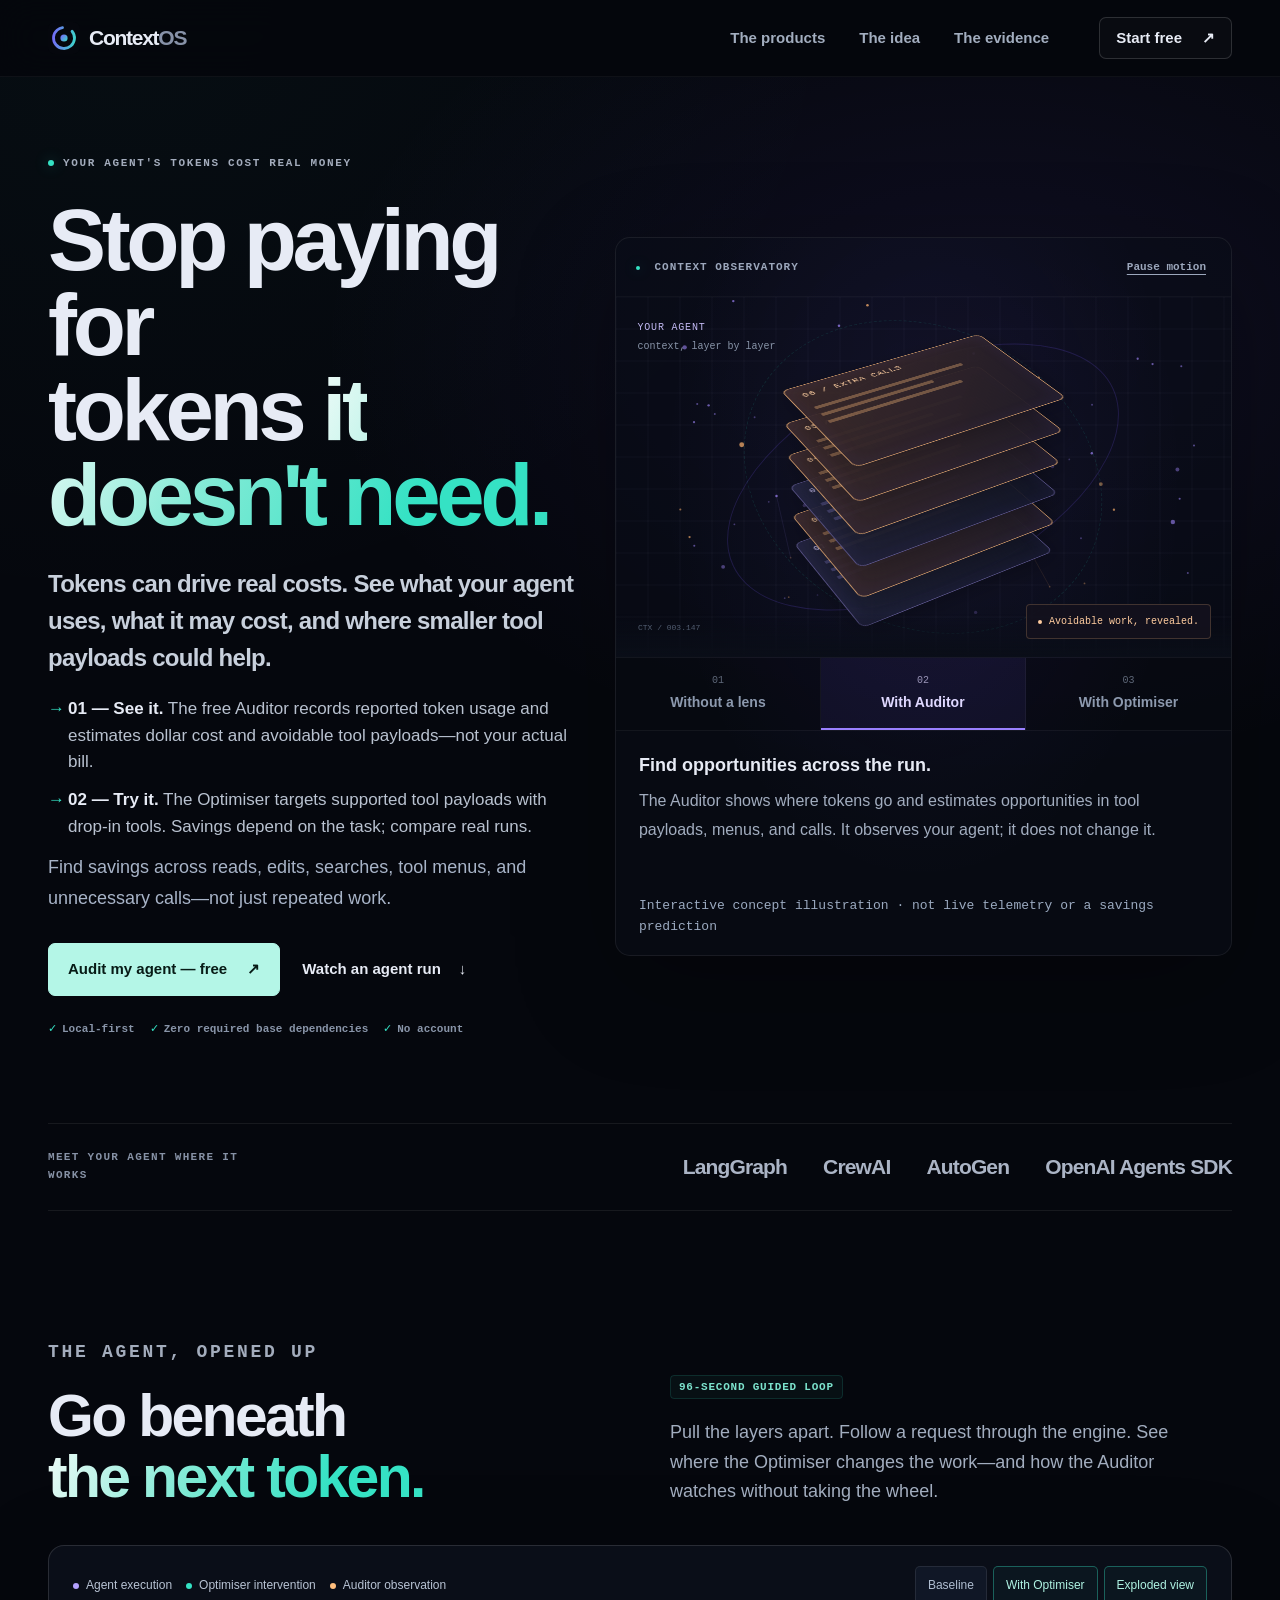
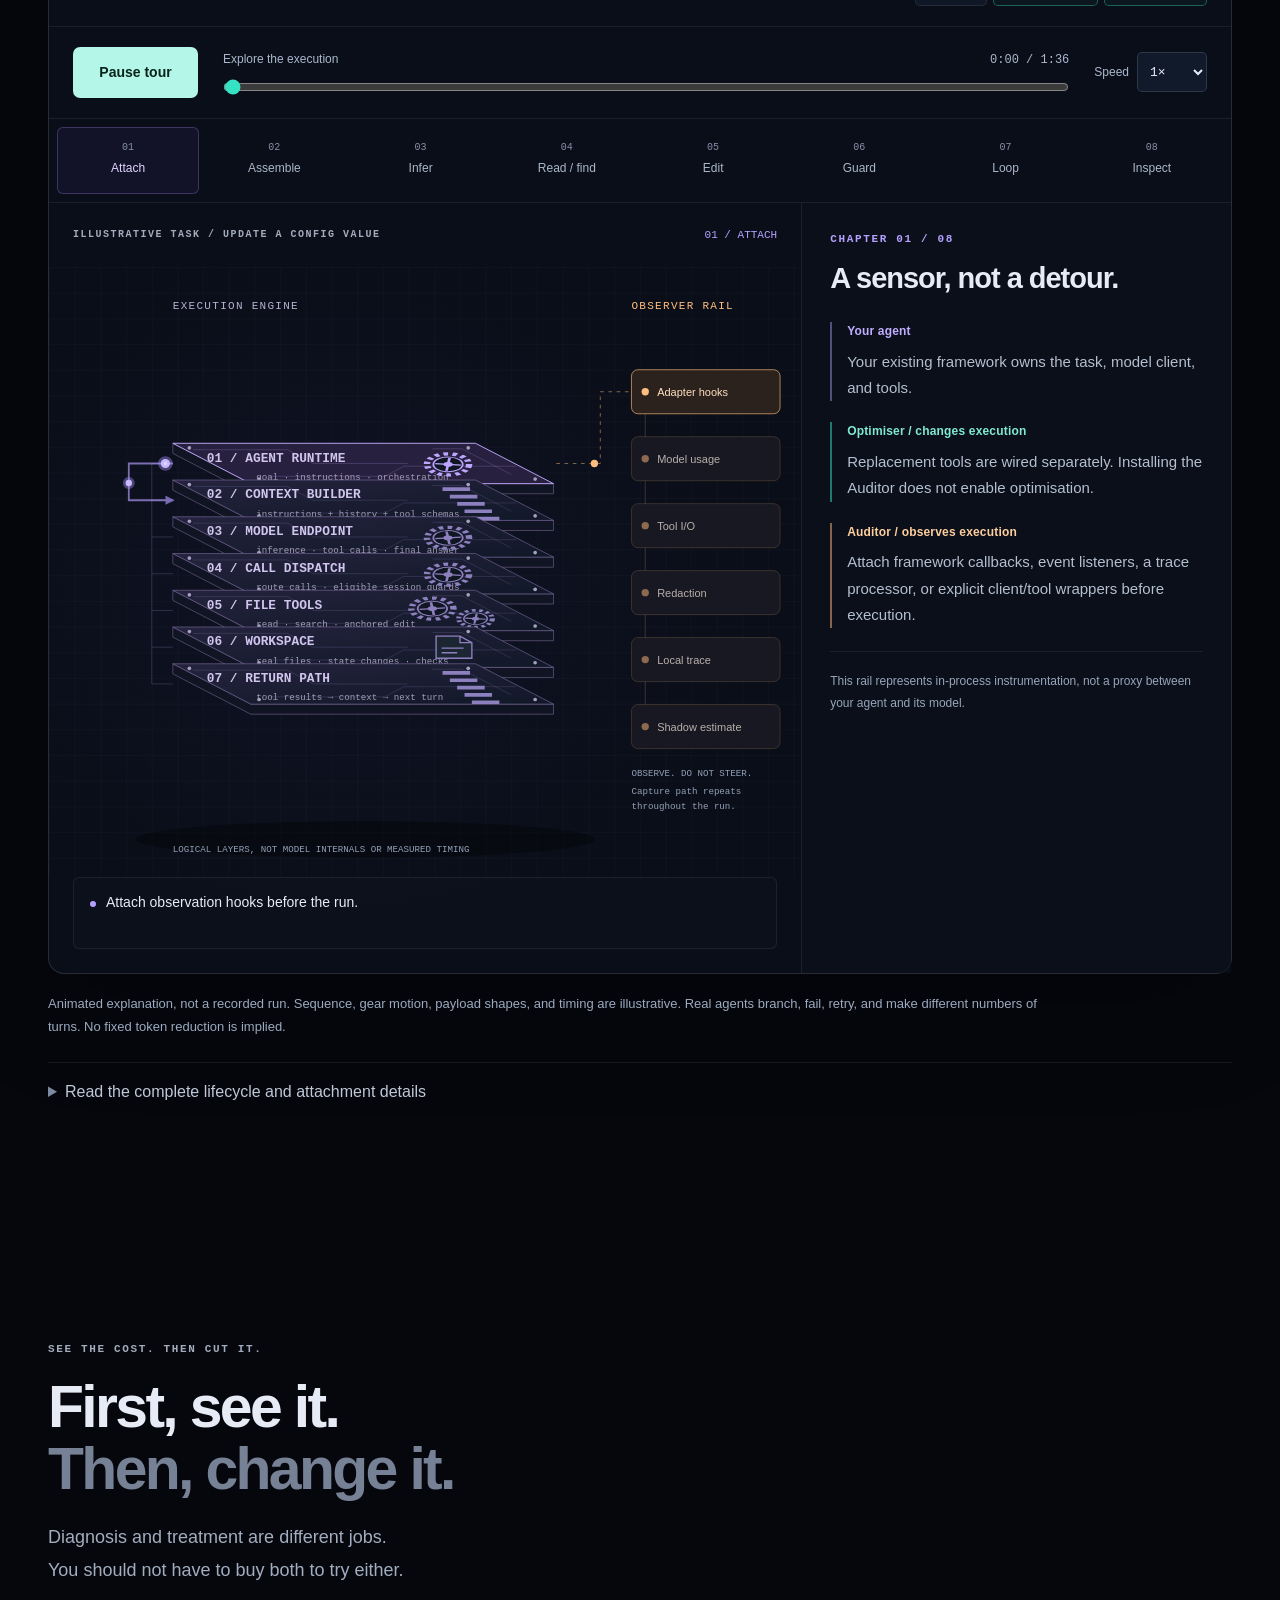
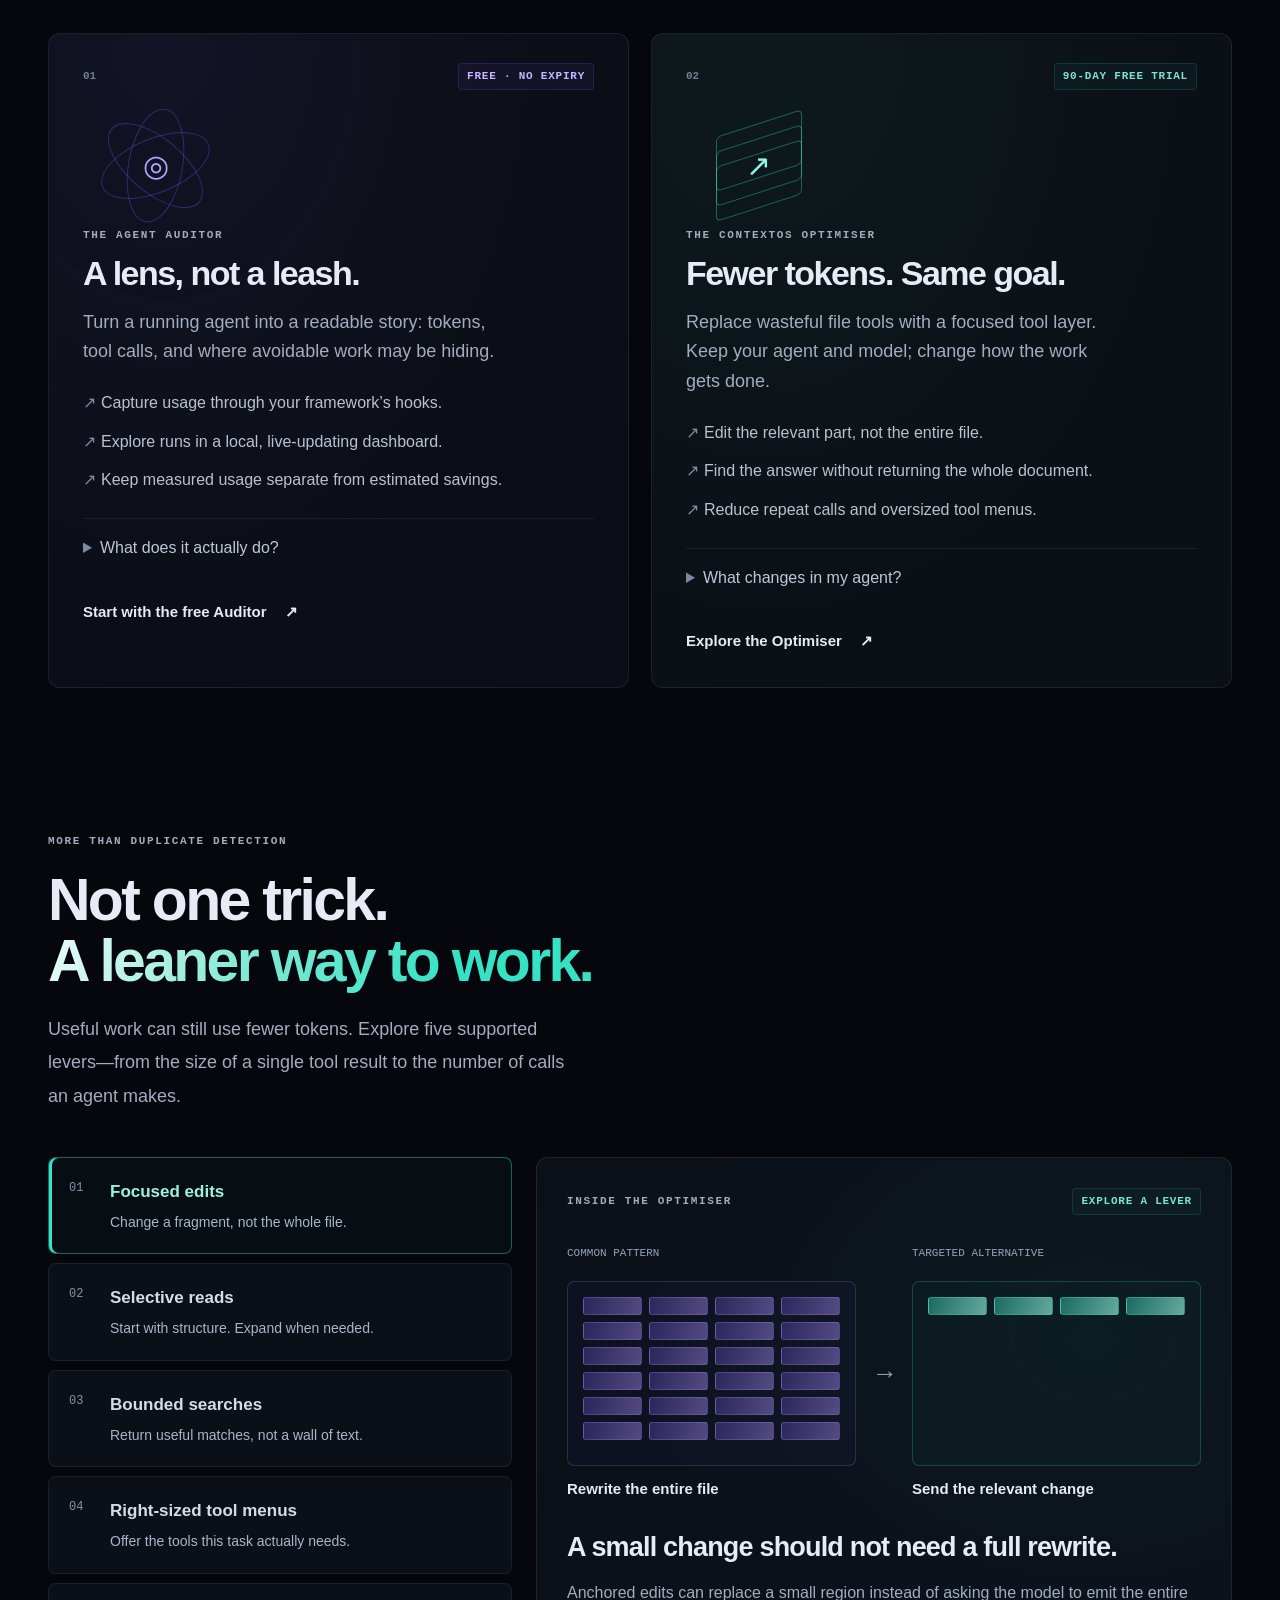
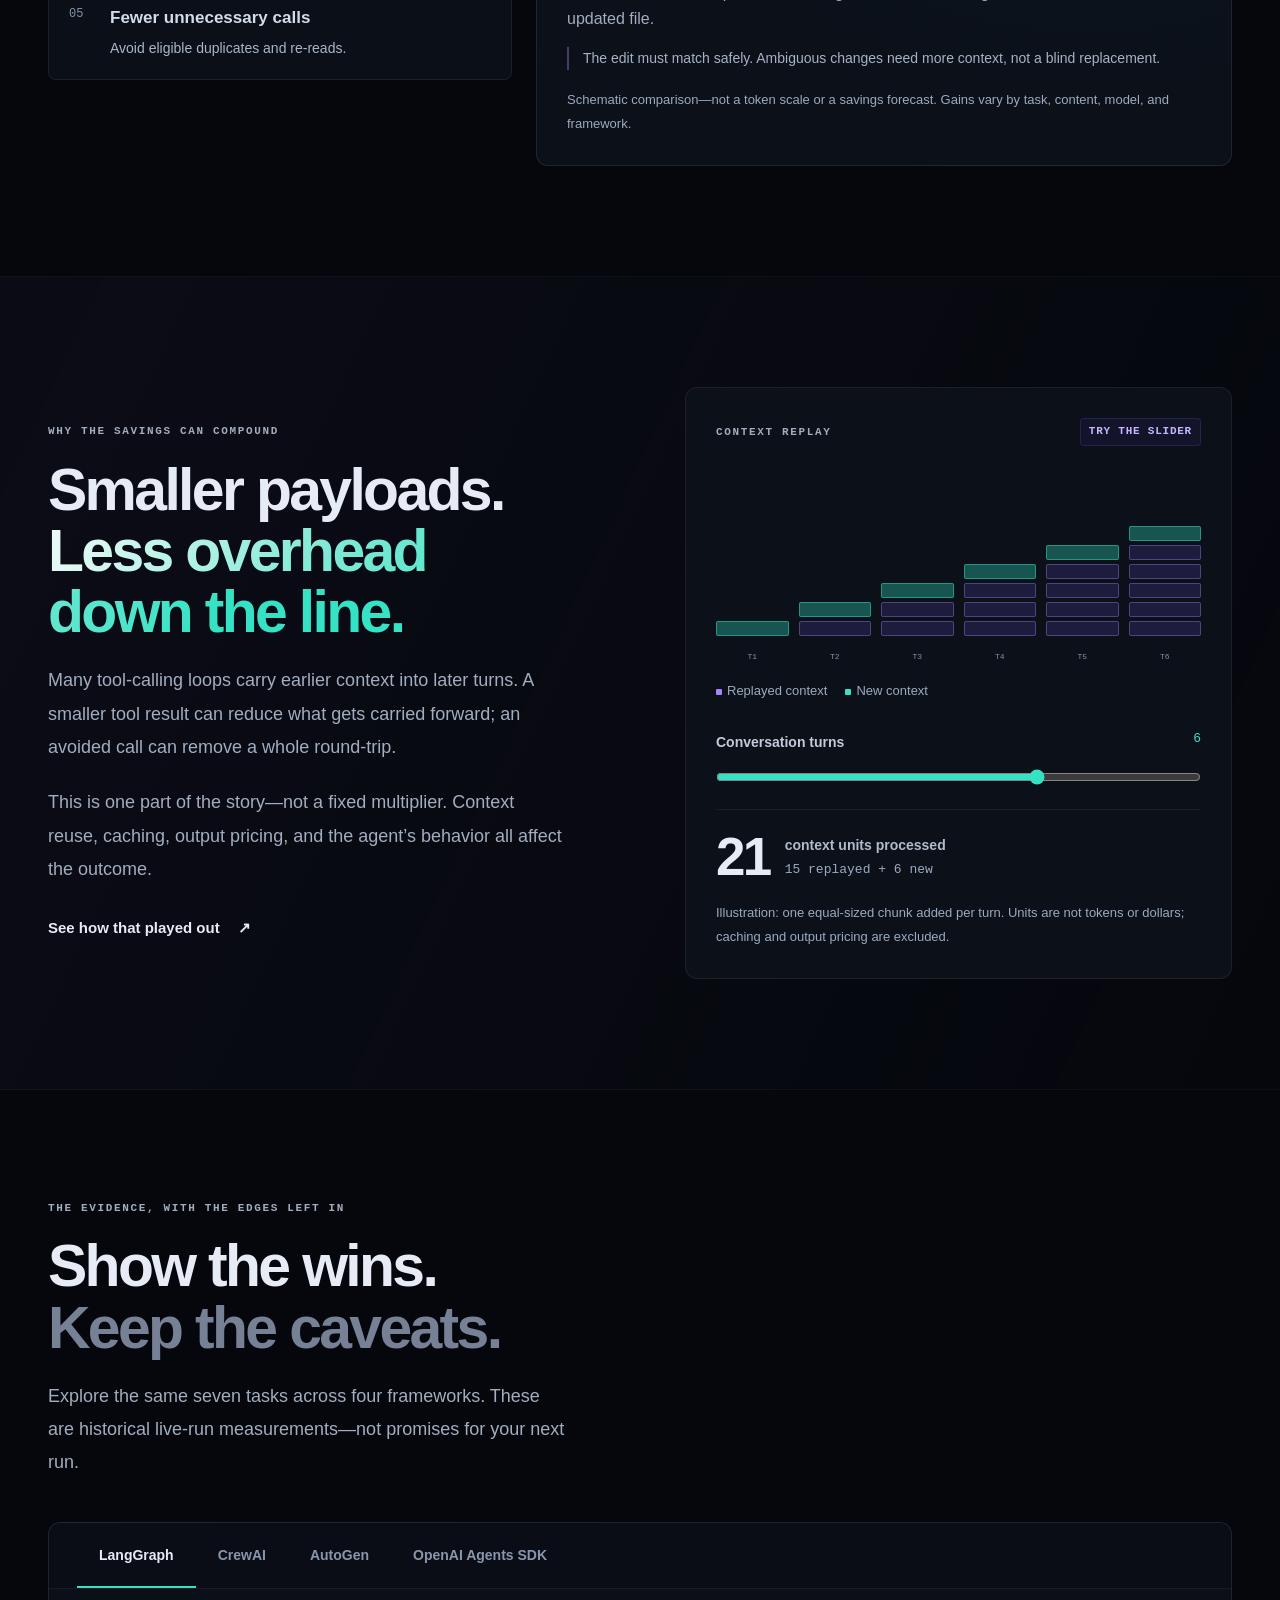
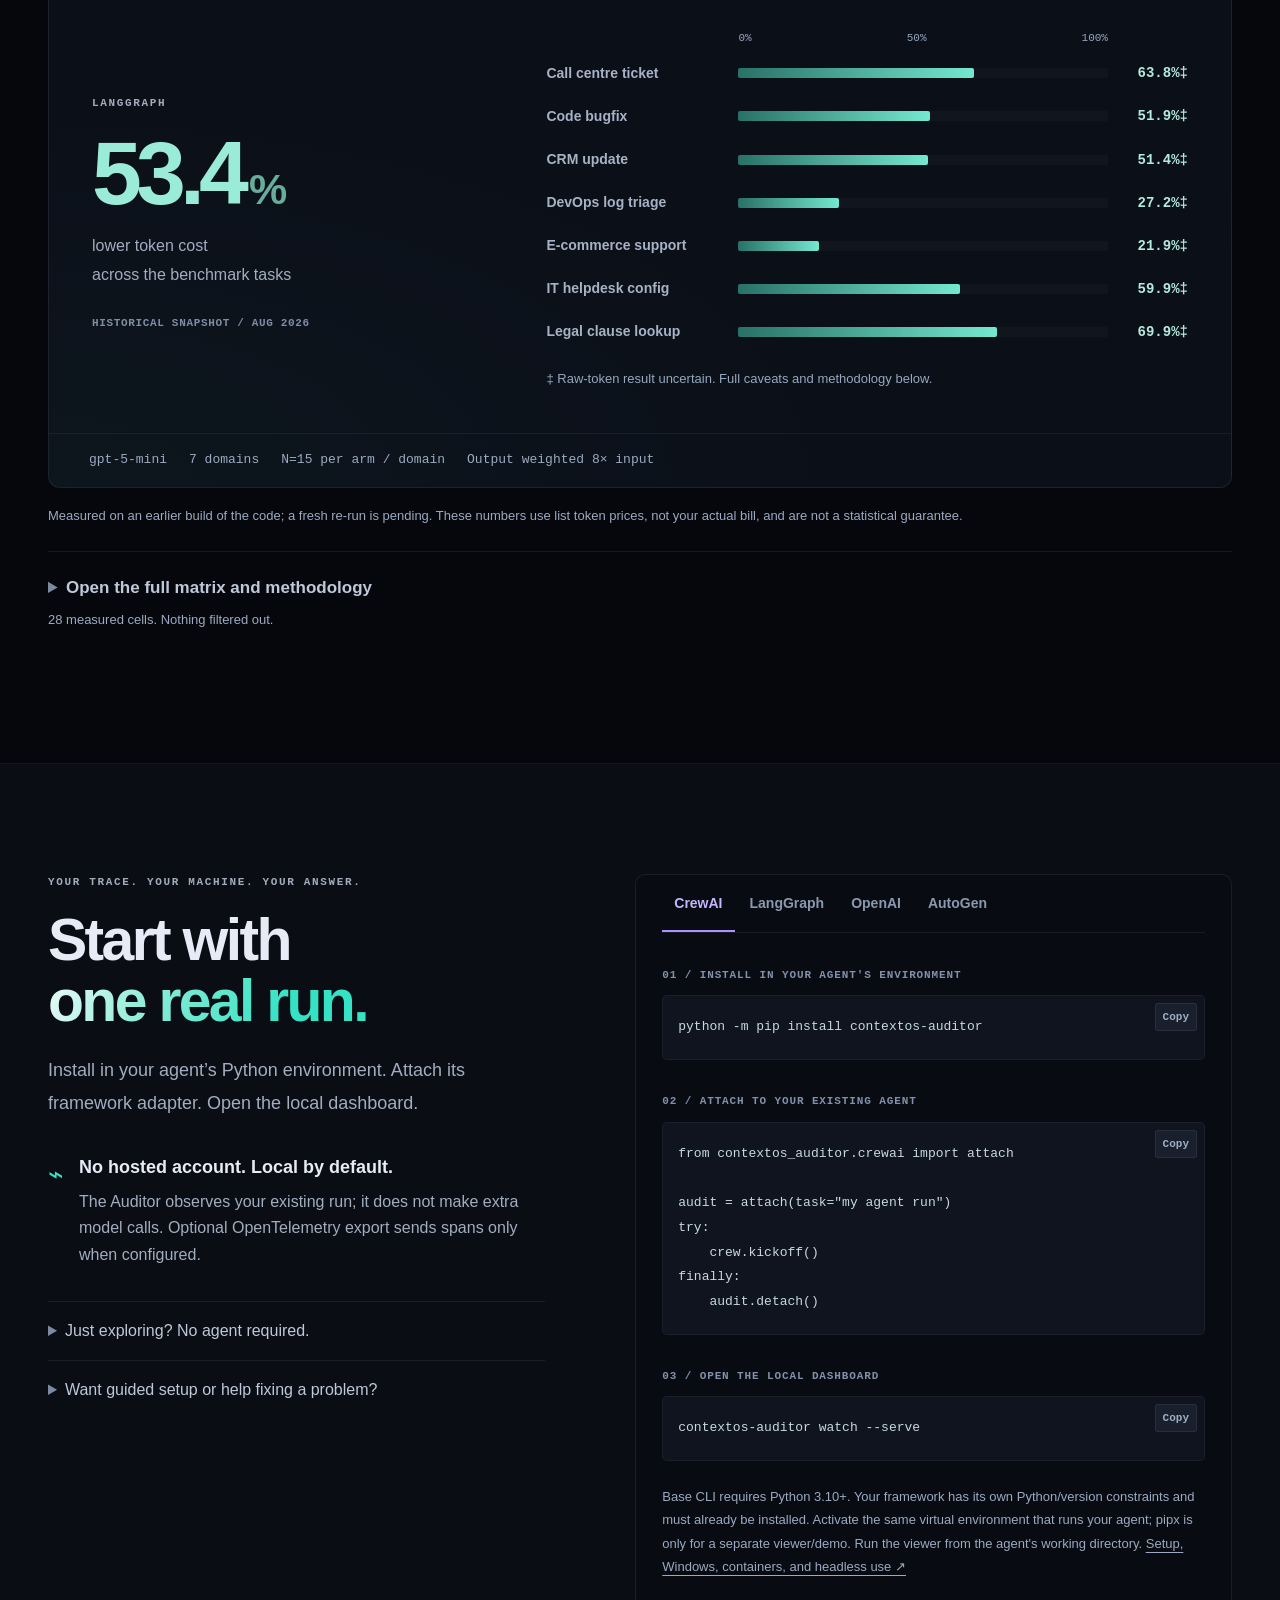
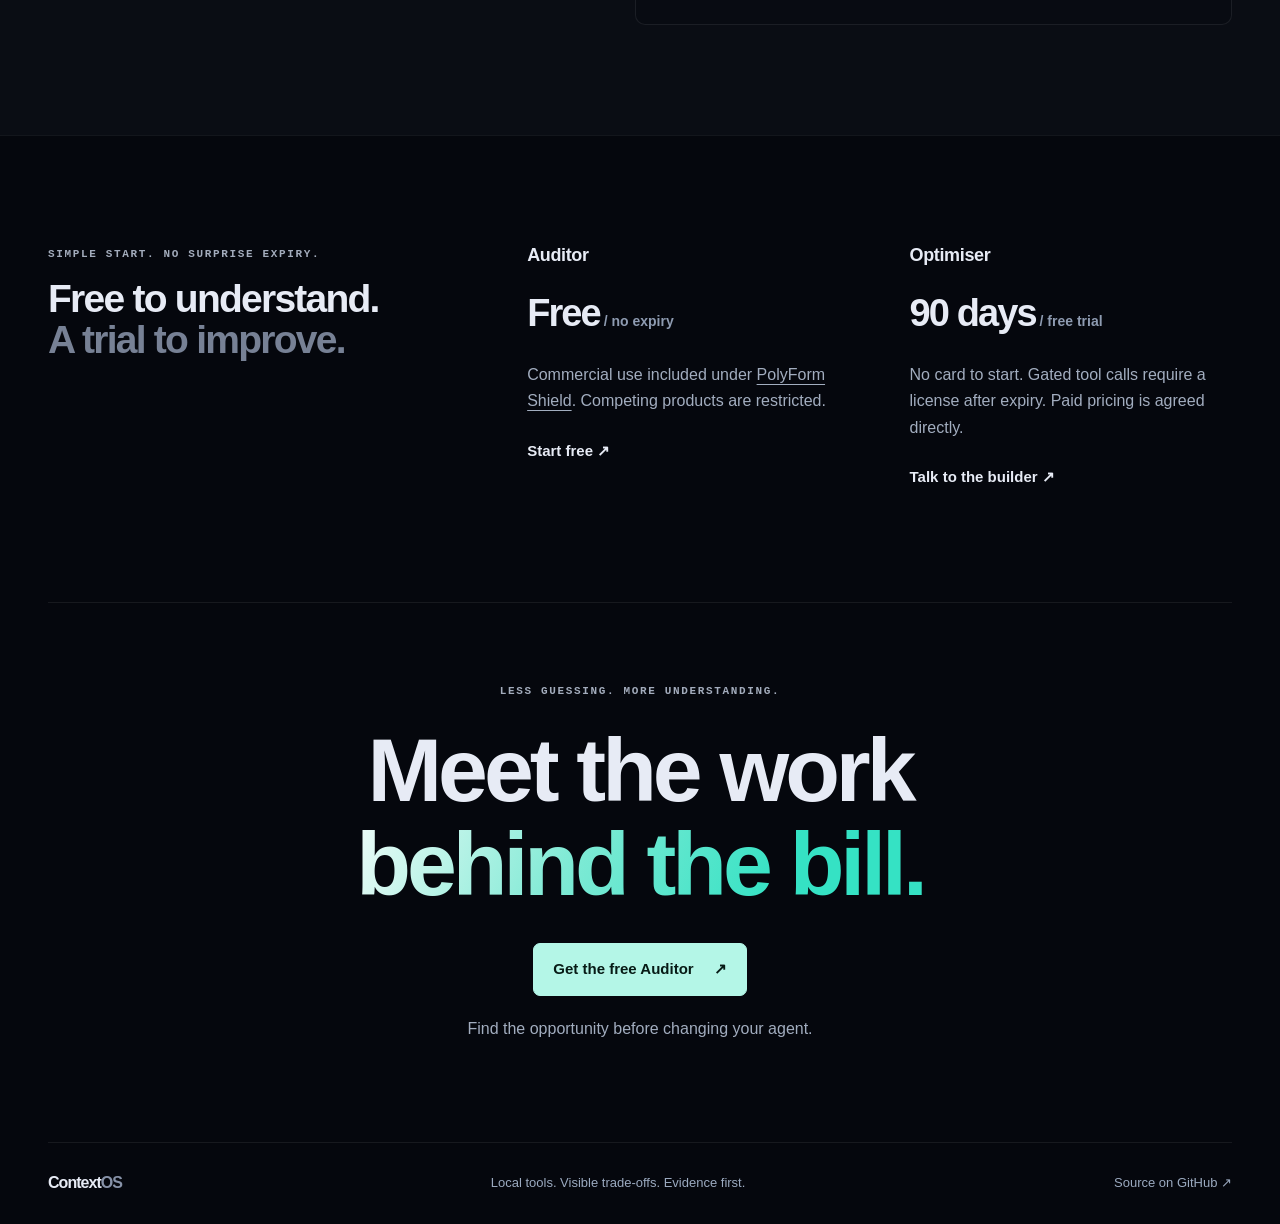
==== commit 23871175: "feat: add guided setup and diagnostics in 0.3.0 Keep support reports minimal, contain SDK probes, an" ====
--- a/site/index.html
+++ b/site/index.html
@@ -382,7 +382,7 @@
 
     <section class="section quickstart-section" id="quickstart">
       <div class="wrap quickstart-layout">
-        <div class="section-heading"><p class="eyebrow">YOUR TRACE. YOUR MACHINE. YOUR ANSWER.</p><h2>Start with<br /><span class="gradient">one real run.</span></h2><p>Install in your agent’s Python environment. Attach its framework adapter. Open the local dashboard.</p><div class="local-note"><span aria-hidden="true">⌁</span><div><strong>No hosted account. No telemetry.</strong><p>The Auditor observes your existing run; it does not make extra model calls.</p></div></div><details><summary>Just exploring? No agent required.</summary><p>Install <code>contextos-auditor</code>, then run <code>contextos-auditor demo</code> to see a sample report. The demo is synthetic, not evidence about your workload.</p></details></div>
+        <div class="section-heading"><p class="eyebrow">YOUR TRACE. YOUR MACHINE. YOUR ANSWER.</p><h2>Start with<br /><span class="gradient">one real run.</span></h2><p>Install in your agent’s Python environment. Attach its framework adapter. Open the local dashboard.</p><div class="local-note"><span aria-hidden="true">⌁</span><div><strong>No hosted account. Local by default.</strong><p>The Auditor observes your existing run; it does not make extra model calls. Optional OpenTelemetry export sends spans only when configured.</p></div></div><details><summary>Just exploring? No agent required.</summary><p>Install <code>contextos-auditor</code>, then run <code>contextos-auditor demo</code> to see a sample report. The demo is synthetic, not evidence about your workload.</p></details><details><summary>Want guided setup or help fixing a problem?</summary><p>Auditor 0.3.0 adds <code>contextos-auditor setup</code>: choose a demo or your framework and follow the instructions. Setup does not install packages or change your agent.</p><p>Run <code>contextos-auditor troubleshoot</code> for help with installation, missing data, totals, or dashboard access. <code>contextos-auditor doctor --check-recording</code> checks your environment and a temporary synthetic recording, not your real agent integration.</p><p><a href="https://github.com/surajJha/contextOS-auditor#guided-setup-and-troubleshooting">Read the setup and troubleshooting guide ↗</a></p></details></div>
         <div class="quickstart-panel">
           <div class="qs-tabs" role="tablist" aria-label="Your agent framework">
             <button id="tab-crewai" class="qs-tab" data-fw="crewai" type="button" role="tab" aria-controls="quickstartCode" aria-selected="true">CrewAI</button>
